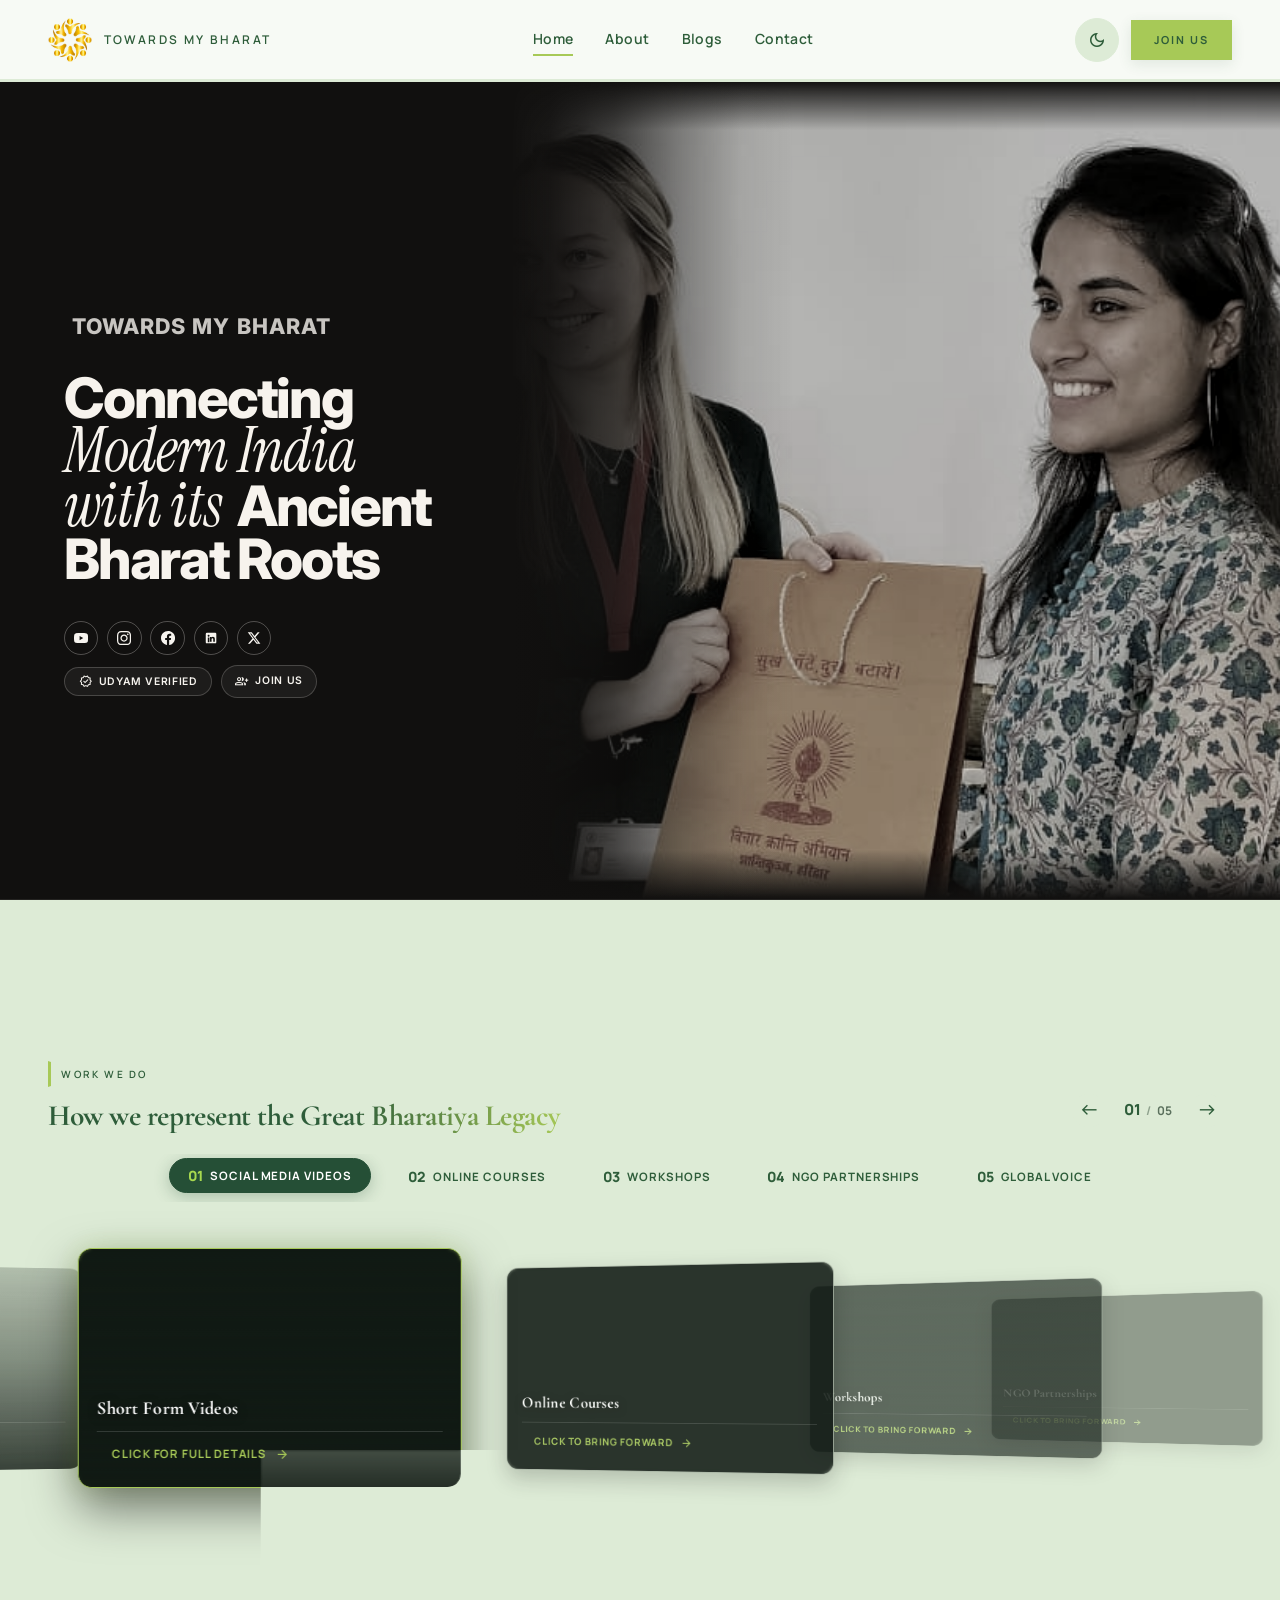
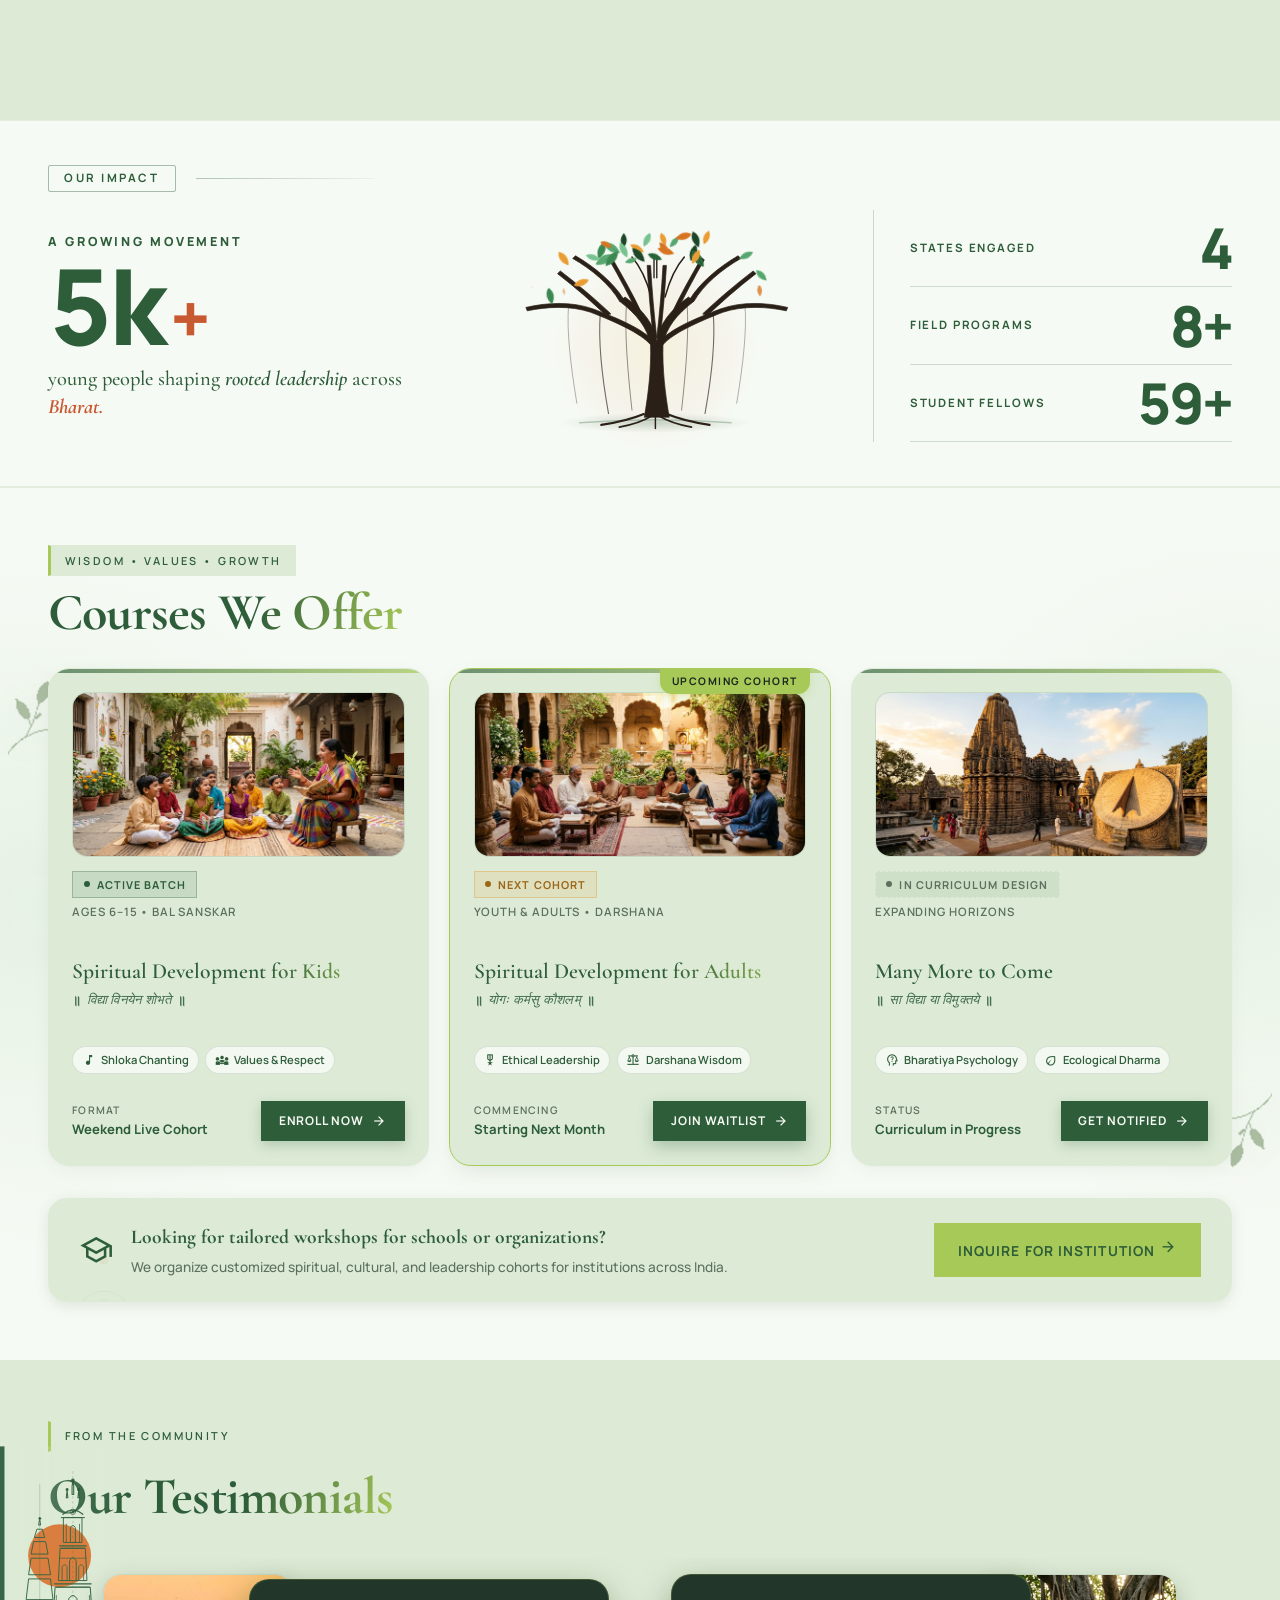
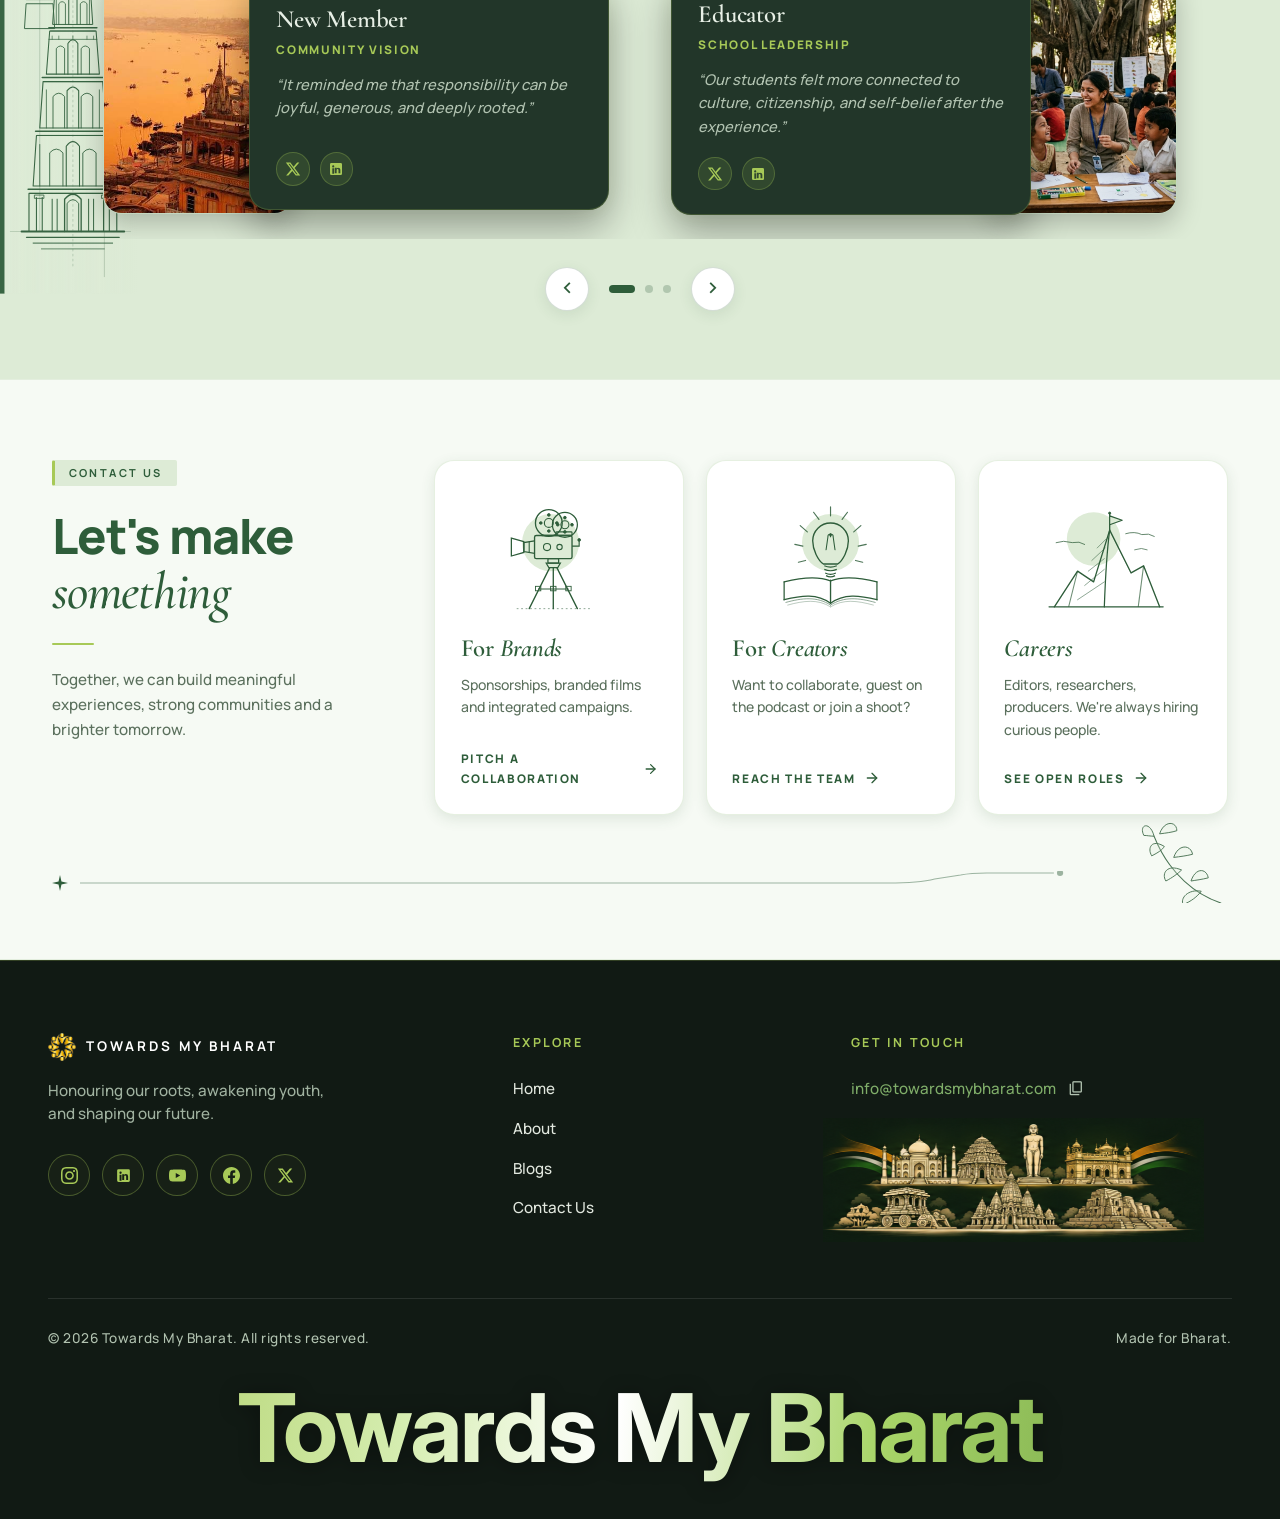
==== index.html @ c4f24cb9 "style(mobile): apply reference editorial styling to home hero with subject framing and smooth fade" ====
<!DOCTYPE html>
<html lang="en">

<head>
  <meta charset="utf-8">
  <meta content="width=device-width, initial-scale=1.0" name="viewport">
  <title>Towards My Bharat</title>
  <meta name="description"
    content="Explore online courses by Towards My Bharat that combine ancient Indian wisdom, spirituality, public speaking, communication skills, personality development, and mindfulness.">
  <link rel="icon" type="image/png" href="photos/TMB Logo.png">

  <!-- Google Fonts & Material Icons -->
  <link rel="preconnect" href="https://fonts.googleapis.com">
  <link rel="preconnect" href="https://fonts.gstatic.com" crossorigin>
  <link
    href="https://fonts.googleapis.com/css2?family=Instrument+Serif:ital@1&family=Inter:wght@400;500;600;700;800;900&family=Cormorant+Garamond:ital,wght@0,400;0,500;0,600;0,700;1,400;1,500;1,600;1,700&family=Manrope:wght@400;500;600;700;800&display=swap"
    rel="stylesheet">
  <link href="https://fonts.googleapis.com/css2?family=Material+Symbols+Outlined:opsz,wght,FILL,GRAD@24,400,0,0"
    rel="stylesheet">

  <script src="theme.js"></script>
  <script src="page-transitions.js" defer></script>

  <!-- Core Stylesheet -->
  <link rel="stylesheet" href="style.css?v=58">
</head>

<body class="home-page">
  <!-- HEADER NAVIGATION -->
  <header class="site-header">
    <div class="container nav-container">

      <!-- Brand Logo & Title -->
      <a class="nav-brand" href="#hero">
        <img alt="Towards My Bharat Logo" src="photos/TMB Logo.png">
        <span class="nav-brand-text">Towards My Bharat</span>
      </a>

      <!-- Desktop Navigation Links -->
      <nav class="nav-links" aria-label="Main Navigation">
        <a href="index.html#hero" class="nav-link active">Home</a>
        <a href="about.html" class="nav-link">About</a>
        <a href="blog.html" class="nav-link">Blogs</a>
        <a href="contact.html" class="nav-link">Contact</a>
      </nav>

      <!-- Header Actions -->
      <div class="nav-actions">
        <button id="themeToggle" class="theme-toggle" type="button" aria-label="Switch to dark mode"
          aria-pressed="false" title="Switch to dark mode">
          <span class="material-symbols-outlined" aria-hidden="true">dark_mode</span>
        </button>

        <a href="https://whatsapp.com/channel/0029Vb9bMMyDTkKBztQtTL2A" target="_blank" rel="noopener noreferrer"
          class="nav-cta-btn">
          Join Us
        </a>

        <!-- Mobile Menu Toggle Button -->
        <button id="mobileToggle" class="mobile-toggle" aria-label="Toggle navigation" aria-expanded="false">
          <span class="material-symbols-outlined">menu</span>
        </button>
      </div>

    </div>

    <!-- Mobile Navigation Drawer -->
    <div id="mobileNav" class="mobile-nav-drawer">
      <ul class="mobile-nav-list">
        <li><a class="mobile-nav-link" href="index.html#hero">Home</a></li>
        <li><a class="mobile-nav-link" href="about.html">About</a></li>
        <li><a class="mobile-nav-link" href="blog.html">Blogs</a></li>
        <li><a class="mobile-nav-link" href="contact.html">Contact</a></li>
        <li>
          <a href="https://whatsapp.com/channel/0029Vb9bMMyDTkKBztQtTL2A" target="_blank" rel="noopener noreferrer"
            class="mobile-cta">
            Join Us
          </a>
        </li>
      </ul>
    </div>
  </header>

  <main>

    <!-- =========================================================================
         SECTION 1: CINEMATIC HERO SLIDESHOW
         ========================================================================= -->
    <section id="hero" class="hero-section">

      <!-- Background Slideshow Images -->
      <div id="heroSlideshow" class="hero-slideshow">
        <div class="hero-slide active" style="background-image: url('photos/home-slider-01.jpg');"
          data-position="center center"></div>
        <div class="hero-slide" style="background-image: url('photos/home-slider-02.jpg');"
          data-position="center center"></div>
        <div class="hero-slide" style="background-image: url('photos/home-slider-03.jpg');" data-position="30% center">
        </div>
        <div class="hero-slide" style="background-image: url('photos/home-slider-04.jpg');"
          data-position="center center"></div>
        <div class="hero-slide" style="background-image: url('photos/home-slider-05.jpg');"
          data-position="center center"></div>
        <div class="hero-slide" style="background-image: url('photos/home-slider-06.jpg');"
          data-position="center center"></div>
        <div class="hero-slide" style="background-image: url('photos/home-slider-09.jpg');" data-position="center 60%">
        </div>
        <div class="hero-slide" style="background-image: url('photos/home-slider-10.jpg');" data-position="60% center">
        </div>
      </div>
      <!-- Vignette Gradient Overlays -->
      <div class="hero-vignette-linear"></div>

      <!-- Hero Main Content -->
      <div class="container hero-content">

        <!-- Hero Subbrand -->
        <div class="hero-subbrand">Towards My Bharat</div>


        <!-- Primary Editorial Headline -->
        <h1 class="hero-title hero-editorial-headline">
          <span class="hero-phrase-modern hero-headline-line hero-line-1">Connecting</span>
          <span class="hero-headline-line hero-line-2"><span class="hero-accent-serif">Modern India</span></span>
          <span class="hero-headline-line hero-line-3"><span class="hero-accent-serif">with its</span> Ancient</span>
          <span class="hero-phrase-roots hero-headline-line hero-line-4">Bharat Roots</span>
        </h1>

        <!-- Short Understated Supporting Description -->


        <!-- Hero Bottom Actions Row (Social Links + Udyam Verified in One Straight Row) -->
        <div class="hero-actions-row">
          <!-- Social Media Links -->
          <div class="hero-social-links" aria-label="Social media links">
            <a aria-label="YouTube" class="social-btn" href="https://www.youtube.com/@Towards_.MyBharat" target="_blank"
              rel="noopener noreferrer">
              <svg viewBox="0 0 24 24" aria-hidden="true">
                <path
                  d="M23.498 6.186a3.016 3.016 0 0 0-2.122-2.136C19.505 3.545 12 3.545 12 3.545s-7.505 0-9.377.505A3.017 3.017 0 0 0 .502 6.186C0 8.07 0 12 0 12s0 3.93.502 5.814a3.016 3.016 0 0 0 2.122 2.136c1.871.505 9.376.505 9.376.505s7.505 0 9.377-.505a3.015 3.015 0 0 0 2.122-2.136C24 15.93 24 12 24 12s0-3.93-.502-5.814zM9.545 15.568V8.432L15.818 12l-6.273 3.568z" />
              </svg>
            </a>
            <a aria-label="Instagram" class="social-btn" href="https://www.instagram.com/towards.mybharat"
              target="_blank" rel="noopener noreferrer">
              <svg viewBox="0 0 24 24" aria-hidden="true">
                <path
                  d="M12 2.163c3.204 0 3.584.012 4.85.07 3.252.148 4.771 1.691 4.919 4.919.058 1.265.069 1.645.069 4.849 0 3.205-.012 3.584-.069 4.849-.149 3.225-1.664 4.771-4.919 4.919-1.266.058-1.644.07-4.85.07-3.204 0-3.584-.012-4.849-.07-3.26-.149-4.771-1.699-4.919-4.92-.058-1.265-.07-1.644-.07-4.849 0-3.204.013-3.583.07-4.849.149-3.227 1.664-4.771 4.919-4.919 1.266-.057 1.645-.069 4.849-.069zm0-2.163c-3.259 0-3.667.014-4.947.072-4.358.2-6.78 2.618-6.98 6.98-.059 1.281-.073 1.689-.073 4.948 0 3.259.014 3.668.072 4.948.2 4.358 2.618 6.78 6.98 6.98 1.281.058 1.689.072 4.948.072 3.259 0 3.668-.014 4.948-.072 4.354-.2 6.782-2.618 6.979-6.98.059-1.28.073-1.689.073-4.948 0-3.259-.014-3.667-.072-4.947-.196-4.354-2.617-6.78-6.979-6.98-1.281-.059-1.69-.073-4.949-.073zm0 5.838c-3.403 0-6.162 2.759-6.162 6.162s2.759 6.163 6.162 6.163 6.162-2.759 6.162-6.163c0-3.403-2.759-6.162-6.162-6.162zm0 10.162c-2.209 0-4-1.79-4-4 0-2.209 1.791-4 4-4s4 1.791 4 4c0 2.21-1.791 4-4 4zm6.406-11.845c-.796 0-1.441.645-1.441 1.44s.645 1.44 1.441 1.44c.795 0 1.439-.645 1.439-1.44s-.644-1.44-1.439-1.44z" />
              </svg>
            </a>
            <a aria-label="Facebook" class="social-btn" href="https://facebook.com" target="_blank"
              rel="noopener noreferrer">
              <svg viewBox="0 0 24 24" aria-hidden="true">
                <path
                  d="M24 12.073c0-6.627-5.373-12-12-12s-12 5.373-12 12c0 5.99 4.388 10.954 10.125 11.854v-8.385H7.078v-3.47h3.047V9.43c0-3.007 1.792-4.669 4.533-4.669 1.312 0 2.686.235 2.686.235v2.953H15.83c-1.491 0-1.956.925-1.956 1.874v2.25h3.328l-.532 3.47h-2.796v8.385C19.612 23.027 24 18.062 24 12.073z" />
              </svg>
            </a>
            <a aria-label="LinkedIn" class="social-btn" href="https://linkedin.com" target="_blank"
              rel="noopener noreferrer">
              <svg viewBox="0 0 24 24" aria-hidden="true">
                <path
                  d="M19 3a2 2 0 0 1 2 2v14a2 2 0 0 1-2 2H5a2 2 0 0 1-2-2V5a2 2 0 0 1 2-2h14m-.5 15.5v-5.3a3.26 3.26 0 0 0-3.26-3.26c-.85 0-1.84.52-2.28 1.3v-1.11h-2.79v8.37h2.79v-4.93c0-.77.62-1.4 1.39-1.4a1.4 1.4 0 0 1 1.4 1.4v4.93h2.75M6.46 10.9v8.37H9.2V10.9H6.46M7.83 6.45a1.63 1.63 0 0 0-1.63 1.63c0 .9.73 1.63 1.63 1.63a1.63 1.63 0 0 0 1.63-1.63c0-.9-.73-1.63-1.63-1.63z" />
              </svg>
            </a>
            <a aria-label="X (Twitter)" class="social-btn" href="https://x.com" target="_blank"
              rel="noopener noreferrer">
              <svg viewBox="0 0 24 24" aria-hidden="true">
                <path
                  d="M18.244 2.25h3.308l-7.227 8.26 8.502 11.24H16.17l-5.214-6.817L4.99 21.75H1.68l7.73-8.835L1.254 2.25H8.08l4.713 6.231zm-1.161 17.52h1.833L7.084 4.126H5.117z" />
              </svg>
            </a>
          </div>

          <!-- Action Credentials -->
          <div class="hero-actions">
            <button class="hero-credential" type="button" aria-label="Open Udyam verified certification"
              aria-haspopup="dialog">
              <span class="material-symbols-outlined">verified</span>
              <span>Udyam Verified</span>
            </button>
            <a class="hero-credential" href="https://whatsapp.com/channel/0029Vb9bMMyDTkKBztQtTL2A" target="_blank"
              rel="noopener noreferrer">
              <span class="material-symbols-outlined" aria-hidden="true">group_add</span>
              <span>Join Us</span>
            </a>
          </div>
        </div>

        <div class="credential-modal" id="udyamCertModal" aria-hidden="true" role="dialog" aria-modal="true"
          aria-labelledby="udyamCertTitle">
          <div class="credential-modal-backdrop" data-close-certificate="true"></div>
          <div class="credential-modal-panel">
            <button class="credential-modal-close" type="button" aria-label="Close Udyam certificate"
              data-close-certificate="true">
              <span class="material-symbols-outlined">close</span>
            </button>
            <p class="credential-modal-label" id="udyamCertTitle">Udyam Registration Certificate • Ministry of MSME</p>
            <img class="credential-modal-image" src="assets/images/udyam_verified_poster.jpg"
              alt="Towards My Bharat officially registered and government recognized as MSME under Udyam Registration"
              width="768" height="1024" loading="lazy">
          </div>
        </div>



      </div>
    </section>


    <!-- =========================================================================
         SECTION 3: WHAT WORK WE DO (Interactive 3D Slider)
         ========================================================================= -->
    <section id="initiatives" class="work-section" aria-label="How we represent the Great Bharatiya Legacy">
      <div class="container">

        <!-- Section Header -->
        <div class="work-header">
          <div class="work-header-copy">
            <span class="section-badge">WORK WE DO</span>
            <h2 class="section-title">How we represent the Great Bharatiya Legacy</h2>
            <!-- <p class="work-subtext">
              Translating civilizational knowledge into dynamic media, immersive learning cohorts, field action, and
              international representation.
            </p> -->
          </div>




          <div class="work-slider-nav-top">
            <button type="button" class="slider-arrow-btn prev-btn" id="workSliderPrev" aria-label="Previous Slide"
              disabled>
              <span class="material-symbols-outlined">west</span>
            </button>
            <div class="slider-counter-badge" aria-live="polite">
              <span class="counter-current" id="workCounterCurrent">01</span>
              <span class="counter-divider">/</span>
              <span class="counter-total">05</span>
            </div>
            <button type="button" class="slider-arrow-btn next-btn" id="workSliderNext" aria-label="Next Slide">
              <span class="material-symbols-outlined">east</span>
            </button>
          </div>
        </div>
        <!-- Interactive Slide Tabs & Pagination Bar -->
        <div class="work-slider-tabs-container">
          <div class="work-slider-tabs" id="workSliderTabs" role="tablist" aria-label="Work Initiatives Tabs">
            <button type="button" class="work-slider-tab is-active" data-index="0" role="tab" aria-selected="true"
              aria-controls="slide-0">
              <span class="tab-num">01</span>
              <span class="tab-label">Social Media Videos</span>
            </button>
            <button type="button" class="work-slider-tab" data-index="1" role="tab" aria-selected="false"
              aria-controls="slide-1">
              <span class="tab-num">02</span>
              <span class="tab-label">Online Courses</span>
            </button>
            <button type="button" class="work-slider-tab" data-index="2" role="tab" aria-selected="false"
              aria-controls="slide-2">
              <span class="tab-num">03</span>
              <span class="tab-label">Workshops</span>
            </button>
            <button type="button" class="work-slider-tab" data-index="3" role="tab" aria-selected="false"
              aria-controls="slide-3">
              <span class="tab-num">04</span>
              <span class="tab-label">NGO Partnerships</span>
            </button>
            <button type="button" class="work-slider-tab" data-index="4" role="tab" aria-selected="false"
              aria-controls="slide-4">
              <span class="tab-num">05</span>
              <span class="tab-label">Global Voice</span>
            </button>
          </div>
        </div>

        <!-- 3D Slider Container -->
        <div class="work-3d-slider-container" id="work3dSlider" role="region" aria-roledescription="carousel"
          aria-label="Our Works 3D Carousel">
          <div class="work-3d-stage">


            <!-- Slide 1: Short Form Videos -->
            <div class="work-3d-card is-active" data-index="0" tabindex="0" role="group" aria-roledescription="slide"
              aria-label="1 of 5: Short Form Videos">
              <div class="card-inner card-glass-image">
                <div class="card-bg-image"
                  style="background-image: url('https://lh3.googleusercontent.com/aida-public/[base64]');">
                </div>
                <div class="card-glass-overlay"></div>

                <div class="card-top-bar">
                </div>

                <div class="card-content-bottom">
                  <h3 class="card-heading">Short Form Videos</h3>
                  <div class="card-footer-cta">
                    <span class="card-explore-hint">
                      <span>Click for Full Details</span>
                      <span class="material-symbols-outlined">arrow_forward</span>
                    </span>
                  </div>
                </div>
              </div>
            </div>



            <!-- Slide 2: Online Courses -->
            <div class="work-3d-card" data-index="1" tabindex="0" role="group" aria-roledescription="slide"
              aria-label="2 of 5: Online Courses">
              <div class="card-inner card-glass-image">
                <div class="card-bg-image"
                  style="background-image: url('https://lh3.googleusercontent.com/aida-public/[base64]');">
                </div>
                <div class="card-glass-overlay"></div>

                <div class="card-top-bar">
                </div>

                <div class="card-content-bottom">
                  <h3 class="card-heading">Online Courses</h3>
                  <div class="card-footer-cta">
                    <span class="card-explore-hint">
                      <span>Click for Full Details</span>
                      <span class="material-symbols-outlined">arrow_forward</span>
                    </span>
                  </div>
                </div>
              </div>
            </div>

            <!-- Slide 3: Workshops -->
            <div class="work-3d-card" data-index="2" tabindex="0" role="group" aria-roledescription="slide"
              aria-label="3 of 5: Workshops">
              <div class="card-inner card-glass-image">
                <div class="card-bg-image"
                  style="background-image: url('https://lh3.googleusercontent.com/aida-public/[base64]');">
                </div>
                <div class="card-glass-overlay"></div>

                <div class="card-top-bar">
                </div>

                <div class="card-content-bottom">
                  <h3 class="card-heading">Workshops</h3>

                  <div class="card-footer-cta">
                    <span class="card-explore-hint">
                      <span>Click for Full Details</span>
                      <span class="material-symbols-outlined">arrow_forward</span>
                    </span>
                  </div>
                </div>
              </div>
            </div>

            <!-- Slide 4: NGO Partnerships -->
            <div class="work-3d-card" data-index="3" tabindex="0" role="group" aria-roledescription="slide"
              aria-label="4 of 5: NGO Partnerships">
              <div class="card-inner card-glass-image">
                <div class="card-bg-image"
                  style="background-image: url('https://lh3.googleusercontent.com/aida-public/[base64]');">
                </div>
                <div class="card-glass-overlay"></div>

                <div class="card-top-bar">
                </div>

                <div class="card-content-bottom">
                  <h3 class="card-heading">NGO Partnerships</h3>

                  <div class="card-footer-cta">
                    <span class="card-explore-hint">
                      <span>Click for Full Details</span>
                      <span class="material-symbols-outlined">arrow_forward</span>
                    </span>
                  </div>
                </div>
              </div>
            </div>

            <!-- Slide 5: Global Voice -->
            <div class="work-3d-card" data-index="4" tabindex="0" role="group" aria-roledescription="slide"
              aria-label="5 of 5: Global Voice">
              <div class="card-inner card-glass-image">
                <div class="card-bg-image"
                  style="background-image: url('https://lh3.googleusercontent.com/aida-public/[base64]');">
                </div>
                <div class="card-glass-overlay"></div>

                <div class="card-top-bar">
                </div>

                <div class="card-content-bottom">
                  <h3 class="card-heading">Global Voice</h3>

                  <div class="card-footer-cta">
                    <span class="card-explore-hint">
                      <span>Click for Full Details</span>
                      <span class="material-symbols-outlined">arrow_forward</span>
                    </span>
                  </div>
                </div>
              </div>
            </div>

          </div>


        </div>

        <!-- Initiative Details Popup Modal -->
        <div class="work-detail-modal-backdrop" id="workDetailModal" aria-hidden="true" role="dialog" aria-modal="true"
          aria-labelledby="workModalTitle">
          <div class="work-detail-modal-container">
            <button type="button" class="work-modal-close-btn" id="workModalClose" aria-label="Close details popup">
              <span class="material-symbols-outlined">close</span>
            </button>
            <div class="work-modal-body" id="workModalContent">
              <!-- Content rendered dynamically on click -->
            </div>
          </div>
        </div>

        <div class="work-reel-modal" id="workReelModal" aria-hidden="true" role="dialog" aria-modal="true"
          aria-labelledby="workReelTitle">
          <div class="work-reel-modal-panel">
            <div class="work-reel-modal-header">
              <h2 id="workReelTitle">Featured Reel</h2>
              <button type="button" class="work-reel-modal-close" id="workReelClose" aria-label="Close featured Reel">
                <span class="material-symbols-outlined">close</span>
              </button>
            </div>
            <div class="work-reel-frame" id="workReelFrame"></div>
          </div>
        </div>

      </div>
    </section>
    <!-- =========================================================================
       FINAL ACHIEVEMENTS STRIP
       ========================================================================= -->
    <!-- =========================================================================
       SECTION: OUR IMPACT — SIMPLE & ROOTED SHOWCASE
       ========================================================================= -->
    <section class="impact-metrics-section" id="impact" aria-label="Our Impact and Living Movement">
      <div class="container impact-metrics-inner">

        <!-- Top Badge with Extending Line -->
        <div class="impact-badge-header">
          <span class="impact-badge">OUR IMPACT</span>
          <span class="impact-badge-line" aria-hidden="true"></span>
        </div>

        <!-- Main 3-Column Layout: Left (20k+) | Center (Rooted Tree) | Right (Stats) -->
        <div class="impact-simple-grid">

          <!-- COLUMN 1: Movement & Big 20k+ Counter -->
          <div class="impact-col-left">
            <p class="impact-kicker">A GROWING MOVEMENT</p>

            <div class="impact-number-wrap" aria-label="20 thousand young participants" id="impactMainCounterWrap">
              <span class="impact-total" data-count-up="20000" data-count-format="compact">0</span>
              <span class="impact-plus" aria-hidden="true">+</span>
            </div>

            <p class="impact-caption">
              young people shaping <span class="caption-serif-italic">rooted leadership</span> across <span
                class="caption-bharat">Bharat.</span>
            </p>
          </div>

          <!-- COLUMN 2: Living Sacred Tree Showcase (Leaves increase in sync with stats) -->
          <div class="impact-col-center">
            <div class="impact-tree-frame" id="impactTreeFrame" role="img"
              aria-label="A growing sacred Indian tree whose leaves sprout and multiply in direct sync with the movement numbers">
              <div class="impact-tree-canvas">
                <!-- Warm morning sun glow backdrop -->
                <div class="impact-tree-sun-aura" id="treeSunAura" aria-hidden="true"></div>

                <!-- Master Tree SVG -->
                <svg class="impact-tree-svg" id="impactTreeSvg" viewBox="0 0 460 288"
                  preserveAspectRatio="xMidYMid meet" aria-hidden="true">
                  <defs>
                    <!-- Leaf Variant A: Classic Bodhi Leaf -->
                    <g id="treeLeafA">
                      <path d="M 0 0 C -4.5 -6, -6.5 -13, 0 -21 C 6.5 -13, 4.5 -6, 0 0 Z" />
                      <line x1="0" y1="-2" x2="0" y2="-17" stroke-width="0.75" stroke-linecap="round"
                        stroke="currentColor" opacity="0.4" />
                    </g>
                    <!-- Leaf Variant B: Oval Banyan Leaf -->
                    <g id="treeLeafB">
                      <path d="M 0 0 C -3.8 -5, -5.5 -11, 0 -17 C 5.5 -11, 3.8 -5, 0 0 Z" />
                      <line x1="0" y1="-1" x2="0" y2="-14" stroke-width="0.65" stroke-linecap="round"
                        stroke="currentColor" opacity="0.4" />
                    </g>
                    <!-- Leaf Variant C: Young Saffron Shoot -->
                    <g id="treeLeafC">
                      <path d="M 0 0 C -2.8 -4, -4.2 -8, 0 -13 C 4.2 -8, 2.8 -4, 0 0 Z" />
                    </g>

                    <!-- Base Soil Radial Gradient -->
                    <radialGradient id="treeSoilGlow" cx="50%" cy="50%" r="50%">
                      <stop offset="0%" stop-color="#2E5D3A" stop-opacity="0.22" />
                      <stop offset="70%" stop-color="#2E5D3A" stop-opacity="0.06" />
                      <stop offset="100%" stop-color="#2E5D3A" stop-opacity="0" />
                    </radialGradient>
                  </defs>

                  <!-- Ground Mound & Anchoring Roots ("Rooted Leadership") -->
                  <ellipse cx="230" cy="278" rx="135" ry="14" fill="url(#treeSoilGlow)" />
                  <path d="M 125 278 Q 230 270 335 278" stroke="#2E5D3A" stroke-width="1.8" stroke-linecap="round"
                    fill="none" opacity="0.30" />

                  <g class="tree-roots" stroke="#2A2018" stroke-linecap="round" fill="none">
                    <path d="M 214 266 Q 190 276 155 281" stroke-width="3" />
                    <path d="M 224 269 Q 208 279 180 284" stroke-width="2.2" />
                    <path d="M 236 269 Q 252 279 280 284" stroke-width="2.2" />
                    <path d="M 246 266 Q 270 276 305 281" stroke-width="3" />
                    <path d="M 230 270 L 230 286" stroke-width="2" />
                  </g>

                  <!-- Tree Trunk and Curved Boughs -->
                  <g class="tree-woodwork" id="treeWoodwork" fill="#2A2018" stroke="#2A2018" stroke-linecap="round">
                    <!-- Main Trunk -->
                    <path
                      d="M 214 270 C 220 235, 224 200, 223 165 C 218 140, 204 122, 178 102 L 186 96 C 214 116, 228 136, 232 160 C 236 136, 250 116, 278 96 L 286 102 C 260 122, 246 140, 241 165 C 240 200, 244 235, 250 270 Z" />

                    <!-- Left Limb System -->
                    <path
                      d="M 223 165 C 208 148, 172 132, 136 118 C 106 108, 72 110, 44 116 L 42 111 C 72 104, 108 102, 139 113 C 176 127, 212 142, 227 160 Z" />
                    <path d="M 160 124 C 139 104, 114 82, 88 62 L 92 58 C 118 78, 144 100, 165 120 Z" />
                    <path d="M 178 102 C 164 78, 138 56, 110 40 L 114 36 C 143 53, 169 75, 184 99 Z" />
                    <path d="M 206 124 C 193 96, 178 68, 163 42 L 167 39 C 182 65, 198 93, 211 121 Z" />

                    <!-- Center Crown Limbs -->
                    <path d="M 227 155 C 223 120, 220 86, 218 50 L 223 50 C 225 86, 228 120, 232 155 Z" />
                    <path d="M 237 155 C 241 120, 244 86, 246 50 L 241 50 C 239 86, 236 120, 232 155 Z" />
                    <path d="M 224 96 C 218 74, 210 54, 196 38" stroke-width="2.2" fill="none" />
                    <path d="M 244 96 C 250 74, 258 54, 272 38" stroke-width="2.2" fill="none" />
                    <path d="M 228 68 L 228 40" stroke-width="2.0" fill="none" />
                    <path d="M 232 68 L 232 40" stroke-width="2.0" fill="none" />

                    <!-- Right Limb System -->
                    <path
                      d="M 241 165 C 256 148, 292 132, 328 118 C 358 108, 392 110, 420 116 L 422 111 C 392 104, 356 102, 325 113 C 288 127, 252 142, 237 160 Z" />
                    <path d="M 304 124 C 325 104, 350 82, 376 62 L 372 58 C 346 78, 320 100, 299 120 Z" />
                    <path d="M 286 102 C 300 78, 326 56, 354 40 L 350 36 C 321 53, 295 75, 280 99 Z" />
                    <path d="M 258 124 C 271 96, 286 68, 301 42 L 297 39 C 282 65, 266 93, 253 121 Z" />

                    <!-- Banyan Aerial Prop Roots -->
                    <path d="M 150 120 C 147 160, 153 215, 162 265" stroke-width="1.6" fill="none" opacity="0.65" />
                    <path d="M 314 120 C 317 160, 311 215, 302 265" stroke-width="1.6" fill="none" opacity="0.65" />
                    <path d="M 188 106 C 185 150, 190 205, 196 260" stroke-width="1.3" fill="none" opacity="0.55" />
                    <path d="M 276 106 C 279 150, 274 205, 268 260" stroke-width="1.3" fill="none" opacity="0.55" />
                    <path d="M 104 108 C 101 145, 107 195, 116 250" stroke-width="1.1" fill="none" opacity="0.45" />
                    <path d="M 360 108 C 363 145, 357 195, 348 250" stroke-width="1.1" fill="none" opacity="0.45" />
                  </g>

                  <!-- Dynamic Foliage Layer (Leaves populated dynamically and synchronized with count-up) -->
                  <g id="treeLeavesLayer"></g>
                </svg>
              </div>
            </div>
          </div>

          <!-- COLUMN 3: Vertical Divider & 3 Clean Stats Rows -->
          <div class="impact-col-right">
            <div class="impact-stats-table" aria-label="Impact key statistics">

              <!-- Row 1: States Engaged -->
              <div class="impact-stat-line">
                <span class="impact-stat-name">STATES ENGAGED</span>
                <span class="impact-stat-number" data-count-up="18">0</span>
              </div>

              <!-- Row 2: Field Programs -->
              <div class="impact-stat-line">
                <span class="impact-stat-name">FIELD PROGRAMS</span>
                <span class="impact-stat-number" data-count-up="35" data-count-suffix="+">0</span>
              </div>

              <!-- Row 3: Student Fellows -->
              <div class="impact-stat-line">
                <span class="impact-stat-name">STUDENT FELLOWS</span>
                <span class="impact-stat-number" data-count-up="250" data-count-suffix="+">0</span>
              </div>

            </div>
          </div>

        </div>

      </div>
    </section>




    <!-- =========================================================================
         SECTION 4: COURSES WE OFFER
         ========================================================================= -->
    <section id="voices" class="courses-section" aria-labelledby="programs-title">

      <img class="courses-flank-motif flank-motif-left courses-motif-img" src="assets/images/courses-vine-ornament.png"
        alt="" aria-hidden="true" width="244" height="330">
      <img class="courses-flank-motif flank-motif-right courses-motif-img" src="assets/images/courses-vine-ornament.png"
        alt="" aria-hidden="true" width="244" height="330">

      <div class="container courses-container">

        <div class="courses-header">
          <div>
            <span class="section-badge">Wisdom • Values • Growth</span>
            <h2 id="programs-title" class="section-title">Courses We Offer</h2>
          </div>
        </div>

        <div class="courses-3d-grid">

          <!-- Course 1: Spiritual Development for Kids -->
          <article class="course-3d-card">
            <div class="course-card-glass">
              <div class="course-card-glow"></div>
              <div class="course-card-image-wrap">
                <img class="course-card-image" src="assets/images/course-kids-learning.jpg"
                  alt="Children taking part in a spiritual and cultural learning workshop" loading="lazy">
              </div>

              <!-- Card Top Header -->
              <div class="course-card-top">
                <div class="course-badge-wrap">
                  <span class="course-status-pill status-active">
                    <span class="status-dot"></span> Active Batch
                  </span>
                  <span class="course-audience-tag">Ages 6–15 • Bal Sanskar</span>
                </div>
              </div>
              <!-- Course Info -->
              <br>
              <div class="course-card-body">
                <h3 class="course-card-title">Spiritual Development for Kids</h3>

                <div class="course-sanskrit-tag"><span class="sanskrit-char">॥</span> विद्या विनयेन शोभते <span
                    class="sanskrit-char">॥</span></div><br>

                <!-- Feature Chips (Refined 2 Focus Areas) -->
                <div class="course-features-list">
                  <span class="feature-chip"><span class="material-symbols-outlined">music_note</span> Shloka
                    Chanting</span>
                  <span class="feature-chip"><span class="material-symbols-outlined">diversity_3</span> Values &amp;
                    Respect</span>
                </div>
              </div>

              <!-- Card Footer / CTA -->
              <div class="course-card-footer">
                <div class="course-meta-info">
                  <span class="meta-label">Format</span>
                  <span class="meta-val">Weekend Live Cohort</span>
                </div>
                <a href="mailto:info@towardsmybharat.com?subject=Enrollment%20Inquiry%20-%20Spiritual%20Development%20for%20Kids"
                  class="course-action-btn btn-primary-3d">
                  <span>Enroll Now</span>
                  <span class="material-symbols-outlined">arrow_forward</span>
                </a>
              </div>

            </div>
          </article>

          <!-- Course 2: Spiritual Development for Adults -->
          <article class="course-3d-card course-featured-3d">
            <div class="course-card-glass">
              <div class="course-card-glow"></div>
              <div class="course-card-image-wrap">
                <img class="course-card-image" src="assets/images/course-adults-dharma.jpg"
                  alt="Adults in meditation and philosophical discussion" loading="lazy">
              </div>
              <div class="course-popular-tag">Upcoming Cohort</div>

              <!-- Card Top Header -->
              <div class="course-card-top">
                <div class="course-badge-wrap">
                  <span class="course-status-pill status-upcoming">
                    <span class="status-dot"></span> Next Cohort
                  </span>
                  <span class="course-audience-tag">Youth &amp; Adults • Darshana</span>
                </div>
              </div>

              <!-- Course Info -->
              <br>
              <div class="course-card-body">
                <h3 class="course-card-title">Spiritual Development for Adults</h3>
                <div class="course-sanskrit-tag"><span class="sanskrit-char">॥</span> योगः कर्मसु कौशलम् <span
                    class="sanskrit-char">॥</span></div><br>

                <!-- Feature Chips (Refined 2 Focus Areas) -->
                <div class="course-features-list">
                  <span class="feature-chip"><span class="material-symbols-outlined">military_tech</span> Ethical
                    Leadership</span>
                  <span class="feature-chip"><span class="material-symbols-outlined">balance</span> Darshana
                    Wisdom</span>
                </div>
              </div>

              <!-- Card Footer / CTA -->
              <div class="course-card-footer">
                <div class="course-meta-info">
                  <span class="meta-label">Commencing</span>
                  <span class="meta-val">Starting Next Month</span>
                </div>
                <a href="mailto:info@towardsmybharat.com?subject=Registration%20Inquiry%20-%20Spiritual%20Development%20for%20Adults"
                  class="course-action-btn btn-featured-3d">
                  <span>Join Waitlist</span>
                  <span class="material-symbols-outlined">arrow_forward</span>
                </a>
              </div>

            </div>
          </article>

          <!-- Course 3: Many More to Come -->
          <article class="course-3d-card">
            <div class="course-card-glass">
              <div class="course-card-glow"></div>
              <div class="course-card-image-wrap">
                <img class="course-card-image" src="assets/images/course-vedic-sciences.jpg"
                  alt="Sacred architecture and astronomical heritage" loading="lazy">
              </div>

              <!-- Card Top Header -->
              <div class="course-card-top">
                <div class="course-badge-wrap">
                  <span class="course-status-pill status-pipeline">
                    <span class="status-dot"></span> In Curriculum Design
                  </span>
                  <span class="course-audience-tag">Expanding Horizons</span>
                </div>
              </div>

              <!-- Course Info -->
              <br>
              <div class="course-card-body">
                <h3 class="course-card-title">Many More to Come</h3>
                <div class="course-sanskrit-tag"><span class="sanskrit-char">॥</span> सा विद्या या विमुक्तये <span
                    class="sanskrit-char">॥</span></div><br>

                <!-- Feature Chips (Refined 2 Focus Areas) -->
                <div class="course-features-list">
                  <span class="feature-chip"><span class="material-symbols-outlined">psychology_alt</span> Bharatiya
                    Psychology</span>
                  <span class="feature-chip"><span class="material-symbols-outlined">eco</span> Ecological Dharma</span>
                </div>
              </div>

              <!-- Card Footer / CTA -->
              <div class="course-card-footer">
                <div class="course-meta-info">
                  <span class="meta-label">Status</span>
                  <span class="meta-val">Curriculum in Progress</span>
                </div>
                <a href="mailto:info@towardsmybharat.com?subject=Course%20Suggestion%20or%20Waitlist"
                  class="course-action-btn btn-primary-3d">
                  <span>Get Notified</span>
                  <span class="material-symbols-outlined">arrow_forward</span>
                </a>
              </div>

            </div>
          </article>

        </div>

        <!-- Institutional Workshop Collaboration Banner -->
        <div class="courses-contact-banner" id="coursesInquireBanner" role="link" tabindex="0"
          data-href="https://mail.google.com/mail/?view=cm&amp;fs=1&amp;to=info%40towardsmybharat.com&amp;su=Institutional%20Workshops%20%26%20Cohort%20Collaboration%20Inquiry%20%7C%20Towards%20My%20Bharat&amp;body=Namaste%20Towards%20My%20Bharat%20Team%2C%0A%0AI%20am%20writing%20to%20inquire%20about%20organizing%20a%20tailored%20institutional%20workshop%20%2F%20cohort%20collaboration%20with%20Towards%20My%20Bharat.%0A%0A%E2%80%A2%20Institution%20%2F%20Organization%20Name%3A%20%0A%E2%80%A2%20Institution%20Type%20%28School%20%2F%20College%20%2F%20University%20%2F%20Corporate%20%2F%20Community%29%3A%20%0A%E2%80%A2%20Contact%20Person%20%26%20Designation%3A%20%0A%E2%80%A2%20Official%20Email%20%26%20Phone%20%2F%20WhatsApp%3A%20%0A%E2%80%A2%20City%20%2F%20State%20%2F%20Location%3A%20%0A%E2%80%A2%20Target%20Audience%20%26%20Expected%20Batch%20Size%3A%20%0A%E2%80%A2%20Preferred%20Theme%28s%29%20%28Spiritual%20Values%20%2F%20Cultural%20Heritage%20%2F%20Youth%20Leadership%20%2F%20Other%29%3A%20%0A%E2%80%A2%20Proposed%20Timeline%20or%20Dates%3A%20%0A%E2%80%A2%20Additional%20Requirements%20or%20Objectives%3A%20%0A%0ALooking%20forward%20to%20your%20response%20and%20exploring%20a%20collaborative%20session.%0A%0AWarm%20regards%2C%0A%5BYour%20Name%5D%0A%5BDesignation%20%2F%20Organization%5D"
          style="cursor: pointer;">
          <div class="courses-banner-watermark" aria-hidden="true">
            <svg viewBox="0 0 160 120" fill="none" xmlns="http://www.w3.org/2000/svg">
              <circle cx="80" cy="110" r="50" stroke="currentColor" stroke-width="1" stroke-dasharray="2 3"
                opacity="0.3" />
              <path d="M40,110 Q80,50 120,110" stroke="currentColor" stroke-width="1.2" opacity="0.4" />
              <path d="M55,110 Q80,70 105,110" stroke="currentColor" stroke-width="1" opacity="0.35" />
              <circle cx="80" cy="45" r="5" fill="var(--temple-sun)" opacity="0.6" />
            </svg>
          </div>
          <div class="courses-contact-content">
            <span class="material-symbols-outlined banner-icon">school</span>
            <div>
              <h4>Looking for tailored workshops for schools or organizations?</h4>
              <p>We organize customized spiritual, cultural, and leadership cohorts for institutions across India.</p>
            </div>
          </div>
          <a href="https://mail.google.com/mail/?view=cm&amp;fs=1&amp;to=info%40towardsmybharat.com&amp;su=Institutional%20Workshops%20%26%20Cohort%20Collaboration%20Inquiry%20%7C%20Towards%20My%20Bharat&amp;body=Namaste%20Towards%20My%20Bharat%20Team%2C%0A%0AI%20am%20writing%20to%20inquire%20about%20organizing%20a%20tailored%20institutional%20workshop%20%2F%20cohort%20collaboration%20with%20Towards%20My%20Bharat.%0A%0A%E2%80%A2%20Institution%20%2F%20Organization%20Name%3A%20%0A%E2%80%A2%20Institution%20Type%20%28School%20%2F%20College%20%2F%20University%20%2F%20Corporate%20%2F%20Community%29%3A%20%0A%E2%80%A2%20Contact%20Person%20%26%20Designation%3A%20%0A%E2%80%A2%20Official%20Email%20%26%20Phone%20%2F%20WhatsApp%3A%20%0A%E2%80%A2%20City%20%2F%20State%20%2F%20Location%3A%20%0A%E2%80%A2%20Target%20Audience%20%26%20Expected%20Batch%20Size%3A%20%0A%E2%80%A2%20Preferred%20Theme%28s%29%20%28Spiritual%20Values%20%2F%20Cultural%20Heritage%20%2F%20Youth%20Leadership%20%2F%20Other%29%3A%20%0A%E2%80%A2%20Proposed%20Timeline%20or%20Dates%3A%20%0A%E2%80%A2%20Additional%20Requirements%20or%20Objectives%3A%20%0A%0ALooking%20forward%20to%20your%20response%20and%20exploring%20a%20collaborative%20session.%0A%0AWarm%20regards%2C%0A%5BYour%20Name%5D%0A%5BDesignation%20%2F%20Organization%5D"
            target="_blank" rel="noopener noreferrer" class="btn btn-primary courses-banner-btn">
            <span class="courses-banner-main">
              <span>Inquire for Institution</span>
              <span class="material-symbols-outlined">arrow_forward</span>
            </span>
          </a>
        </div>

      </div>
    </section>

  </main>


  <section id="testimonials" class="testimonials-section" aria-labelledby="testimonials-title">
    <!-- Left Corner Architectural Art Element (Temple Gopuram with Celestial Sun) -->
    <aside class="testimonials-corner-artwork" aria-hidden="true">
      <svg class="temple-gopuram-svg" viewBox="0 0 170 540" fill="none" xmlns="http://www.w3.org/2000/svg">
        <defs>
          <!-- Subtle atmospheric panel wash gradient -->
          <linearGradient id="templeCornerWash" x1="0%" y1="0%" x2="100%" y2="0%">
            <stop offset="0%" stop-color="var(--temple-wash-start)" stop-opacity="0.6" />
            <stop offset="65%" stop-color="var(--temple-wash-start)" stop-opacity="0.15" />
            <stop offset="100%" stop-color="var(--temple-wash-start)" stop-opacity="0" />
          </linearGradient>
        </defs>

        <!-- 1. Left Edge Architectural Margin Bar (matching reference sketch) -->
        <rect x="0" y="0" width="5.5" height="540" class="temple-art-bar" />

        <!-- 2. Soft Background Wash Panel -->
        <rect x="5.5" y="0" width="164.5" height="540" fill="url(#templeCornerWash)" />

        <!-- 3. Celestial Terracotta / Amber Sun Disk (Behind the upper spire, fully visible) -->
        <circle cx="72" cy="132" r="38" class="temple-art-sun" />

        <!-- 4. Architectural Drafting Guide Lines -->
        <!-- Line through left secondary peak down to base -->
        <line x1="48" y1="45" x2="48" y2="465" stroke="var(--temple-stroke-subtle)" stroke-width="0.85" />
        <!-- Center datum line through pinnacle -->
        <line x1="88" y1="30" x2="88" y2="510" stroke="var(--temple-stroke-subtle)" stroke-width="0.8"
          stroke-dasharray="3 3" />
        <!-- Secondary right drafting line -->
        <line x1="126" y1="340" x2="126" y2="520" stroke="var(--temple-stroke-subtle)" stroke-width="0.85" />
        <!-- Ground baseline continuation -->
        <line x1="12" y1="465" x2="158" y2="465" stroke="var(--temple-stroke-subtle)" stroke-width="0.75" />

        <!-- 5. Left Secondary Spire (Behind main gopuram, matching reference) -->
        <g class="temple-art-stroke" stroke-width="1.15">
          <!-- Kalasha -->
          <path d="M47,95 L49,95 L48,88 Z" />
          <circle cx="48" cy="87" r="1.2" fill="var(--temple-stroke)" />
          <!-- Tiered secondary spire profiles -->
          <path d="M42,110 L54,110 L51,100 L45,100 Z" />
          <path d="M38,130 L58,130 L55,115 L41,115 Z" />
          <path d="M35,155 L61,155 L58,135 L38,135 Z" />
          <path d="M32,185 L64,185 L61,160 L35,160 Z" />
          <path d="M30,220 L66,220 L64,190 L32,190 Z" />
        </g>

        <!-- 6. Main Dravidian Temple Gopuram (Tapered Stepped Architectural Line Art) -->
        <g class="temple-art-stroke" stroke-width="1.25">
          <!-- CROWNING KALASHAS (Finials on Ridge) -->
          <!-- Center Main Kalasha -->
          <path d="M87,58 L89,58 L89,48 L88,42 L87,48 Z" />
          <circle cx="88" cy="41" r="1.5" fill="var(--temple-stroke)" />
          <!-- Left Finial -->
          <path d="M80,62 L82,62 L81,53 Z" />
          <circle cx="81" cy="52" r="1.2" fill="var(--temple-stroke)" />
          <!-- Right Finial -->
          <path d="M94,62 L96,62 L95,53 Z" />
          <circle cx="95" cy="52" r="1.2" fill="var(--temple-stroke)" />

          <!-- SHALA BARREL ROOF CREST (Vault Ridge) -->
          <path d="M76,82 Q88,72 100,82" stroke-width="1.5" />
          <path d="M74,86 L102,86" stroke-width="1.2" />
          <!-- Crest Chaitya Medallion -->
          <circle cx="88" cy="79" r="3.2" stroke-width="1" />
          <circle cx="88" cy="79" r="1" fill="var(--temple-stroke)" />

          <!-- STOREY 7 (Upper Tala, Y: 86 - 116) -->
          <rect x="77" y="86" width="22" height="30" stroke-width="1.1" />
          <!-- Central Arch Niche -->
          <path d="M85,116 L85,98 Q88,93 91,98 L91,116" stroke-width="1.1" />
          <line x1="80" y1="94" x2="80" y2="116" stroke-width="0.9" />
          <line x1="96" y1="94" x2="96" y2="116" stroke-width="0.9" />

          <!-- CORNICE EAVES 7 -->
          <path d="M72,120 L104,120" stroke-width="1.5" />
          <path d="M74,123 L102,123" stroke-width="1.1" />

          <!-- STOREY 6 (Tala 6, Y: 123 - 162) -->
          <polygon points="73,123 103,123 105,162 71,162" stroke-width="1.15" />
          <!-- Center Arch Niche -->
          <path d="M84,162 L84,138 Q88,131 92,138 L92,162" stroke-width="1.15" />
          <!-- Left & Right Miniature Niches -->
          <path d="M75,162 L75,145 Q78,141 81,145 L81,162" stroke-width="0.95" />
          <path d="M95,162 L95,145 Q98,141 101,145 L101,162" stroke-width="0.95" />
          <!-- Architectural Division Line -->
          <line x1="72" y1="135" x2="104" y2="135" stroke-width="0.8" />

          <!-- CORNICE EAVES 6 (Projecting Kapota) -->
          <path d="M66,166 L110,166" stroke-width="1.6" />
          <path d="M68,170 L108,170" stroke-width="1.1" />

          <!-- STOREY 5 (Tala 5, Y: 170 - 215) -->
          <polygon points="67,170 109,170 112,215 64,215" stroke-width="1.2" />
          <!-- Triple Arch Niches -->
          <path d="M83,215 L83,184 Q88,176 93,184 L93,215" stroke-width="1.2" />
          <path d="M71,215 L71,190 Q75,185 79,190 L79,215" stroke-width="1" />
          <path d="M97,215 L97,190 Q101,185 105,190 L105,215" stroke-width="1" />
          <!-- Pilasters -->
          <line x1="68" y1="180" x2="68" y2="215" stroke-width="0.9" />
          <line x1="108" y1="180" x2="108" y2="215" stroke-width="0.9" />

          <!-- CORNICE EAVES 5 -->
          <path d="M59,219 L117,219" stroke-width="1.7" />
          <path d="M61,223 L115,223" stroke-width="1.1" />

          <!-- STOREY 4 (Tala 4, Y: 223 - 275) -->
          <polygon points="60,223 116,223 120,275 56,275" stroke-width="1.25" />
          <!-- Grand Center Bay -->
          <path d="M82,275 L82,238 Q88,229 94,238 L94,275" stroke-width="1.25" />
          <!-- Flanking Niche Bays -->
          <path d="M68,275 L68,244 Q73,238 78,244 L78,275" stroke-width="1.05" />
          <path d="M98,275 L98,244 Q103,238 108,244 L108,275" stroke-width="1.05" />
          <!-- Frieze Band with dentils -->
          <line x1="59" y1="233" x2="117" y2="233" stroke-width="0.9" />
          <line x1="63" y1="229" x2="63" y2="233" stroke-width="0.8" />
          <line x1="71" y1="229" x2="71" y2="233" stroke-width="0.8" />
          <line x1="88" y1="229" x2="88" y2="233" stroke-width="0.8" />
          <line x1="105" y1="229" x2="105" y2="233" stroke-width="0.8" />
          <line x1="113" y1="229" x2="113" y2="233" stroke-width="0.8" />

          <!-- CORNICE EAVES 4 -->
          <path d="M51,279 L125,279" stroke-width="1.8" />
          <path d="M53,284 L123,284" stroke-width="1.15" />

          <!-- STOREY 3 (Tala 3, Y: 284 - 340) -->
          <polygon points="52,284 124,284 128,340 48,340" stroke-width="1.3" />
          <!-- Center Bay -->
          <path d="M81,340 L81,295 Q88,286 95,295 L95,340" stroke-width="1.3" />
          <!-- Left & Right Bays -->
          <path d="M64,340 L64,302 Q71,294 78,302 L78,340" stroke-width="1.1" />
          <path d="M98,340 L98,302 Q105,294 112,302 L112,340" stroke-width="1.1" />
          <!-- Outer pilasters -->
          <line x1="56" y1="294" x2="56" y2="340" stroke-width="0.95" />
          <line x1="120" y1="294" x2="120" y2="340" stroke-width="0.95" />

          <!-- CORNICE EAVES 3 -->
          <path d="M43,344 L133,344" stroke-width="1.9" />
          <path d="M45,349 L131,349" stroke-width="1.2" />

          <!-- STOREY 2 (Tala 2, Y: 349 - 410) -->
          <polygon points="44,349 132,349 136,410 40,410" stroke-width="1.3" />
          <!-- Center Grand Niche -->
          <path d="M80,410 L80,362 Q88,351 96,362 L96,410" stroke-width="1.3" />
          <path d="M60,410 L60,370 Q68,361 76,370 L76,410" stroke-width="1.1" />
          <path d="M100,410 L100,370 Q108,361 116,370 L116,410" stroke-width="1.1" />
          <!-- Carved pilaster pairs -->
          <line x1="48" y1="360" x2="48" y2="410" stroke-width="1" />
          <line x1="128" y1="360" x2="128" y2="410" stroke-width="1" />

          <!-- CORNICE EAVES 2 -->
          <path d="M34,414 L142,414" stroke-width="2" />
          <path d="M36,419 L140,419" stroke-width="1.2" />

          <!-- STOREY 1 / GROUND MANDAPA & TEMPLE PORTAL (Y: 419 - 465) -->
          <rect x="35" y="419" width="106" height="46" stroke-width="1.35" />

          <!-- SACRED GOPURA ENTRANCE (Main Gateway Portal) -->
          <path d="M78,465 L78,426 Q88,414 98,426 L98,465" stroke-width="1.6" />
          <!-- Inner Frame Doorway -->
          <path d="M81,465 L81,431 Q88,422 95,431 L95,465" stroke-width="1.1" />

          <!-- Flanking Monumental Pillars (Dvarapala Stambhas) -->
          <!-- Left Pillars -->
          <line x1="44" y1="424" x2="44" y2="465" stroke-width="1.3" />
          <line x1="51" y1="424" x2="51" y2="465" stroke-width="1.3" />
          <rect x="42" y="421" width="11" height="4" stroke-width="1" />
          <line x1="63" y1="426" x2="63" y2="465" stroke-width="1.2" />
          <line x1="69" y1="426" x2="69" y2="465" stroke-width="1.2" />
          <!-- Right Pillars -->
          <line x1="107" y1="426" x2="107" y2="465" stroke-width="1.2" />
          <line x1="113" y1="426" x2="113" y2="465" stroke-width="1.2" />
          <line x1="125" y1="424" x2="125" y2="465" stroke-width="1.3" />
          <line x1="132" y1="424" x2="132" y2="465" stroke-width="1.3" />
          <rect x="123" y="421" width="11" height="4" stroke-width="1" />

          <!-- STEPPED ADHISHTHANA PLINTH (Base Platform) -->
          <line x1="26" y1="465" x2="150" y2="465" stroke-width="2.2" />
          <line x1="32" y1="472" x2="144" y2="472" stroke-width="1.5" />
          <line x1="40" y1="479" x2="136" y2="479" stroke-width="1.2" />
          <line x1="50" y1="486" x2="126" y2="486" stroke-width="0.9" />
        </g>
      </svg>
    </aside>

    <div class="container">
      <div class="testimonials-header">
        <div>
          <span class="section-badge">From the community</span>
          <h2 id="testimonials-title" class="section-title">Our Testimonials</h2>
        </div>
        <!-- <p class="testimonials-intro">A few reflections from the young people and partners building with us across
          Bharat.</p> -->
      </div>

      <div class="testimonial-carousel-wrap">
        <div class="testimonial-track" id="testimonialTrack" aria-label="Community testimonials carousel" tabindex="0">

          <!-- Slide 1: 2 testimonials in one line -->
          <div class="testimonial-slide is-active" role="group" aria-roledescription="slide" aria-label="Slide 1 of 3">
            <div class="testimonial-pairs">
              <article class="testimonial-pair-row testimonial-pair-normal">
                <div class="testimonial-image-col">
                  <img src="assets/images/varanasi-ghats.jpg" alt="Varanasi ghats along the sacred river"
                    loading="lazy">
                </div>
                <div class="testimonial-card-col">
                  <h3>New Member</h3>
                  <p class="testimonial-featured-role">Community Vision</p>
                  <blockquote>“It reminded me that responsibility can be joyful, generous, and deeply rooted.”
                  </blockquote>
                  <div class="testimonial-socials" aria-label="Social links for this testimonial">
                    <a aria-label="X profile" class="testimonial-social-btn" href="https://x.com" target="_blank"
                      rel="noopener noreferrer">
                      <svg viewBox="0 0 24 24" aria-hidden="true">
                        <path
                          d="M18.244 2.25h3.308l-7.227 8.26 8.502 11.24H16.17l-5.214-6.817L4.99 21.75H1.68l7.73-8.835L1.254 2.25H8.08l4.713 6.231zm-1.161 17.52h1.833L7.084 4.126H5.117z" />
                      </svg>
                    </a>
                    <a aria-label="LinkedIn profile" class="testimonial-social-btn" href="https://linkedin.com"
                      target="_blank" rel="noopener noreferrer">
                      <svg viewBox="0 0 24 24" aria-hidden="true">
                        <path
                          d="M19 3a2 2 0 0 1 2 2v14a2 2 0 0 1-2 2H5a2 2 0 0 1-2-2V5a2 2 0 0 1 2-2h14m-.5 15.5v-5.3a3.26 3.26 0 0 0-3.26-3.26c-.85 0-1.84.52-2.28 1.3v-1.11h-2.79v8.37h2.79v-4.93c0-.77.62-1.4 1.39-1.4a1.4 1.4 0 0 1 1.4 1.4v4.93h2.75M6.46 10.9v8.37H9.2V10.9H6.46M7.83 6.45a1.63 1.63 0 0 0-1.63 1.63c0 .9.73 1.63 1.63 1.63a1.63 1.63 0 0 0 1.63-1.63c0-.9-.73-1.63-1.63-1.63z" />
                      </svg>
                    </a>
                  </div>
                </div>
              </article>

              <!-- Testimonial 2: Card left, photo overlapping right -->
              <article class="testimonial-pair-row testimonial-pair-reverse">
                <div class="testimonial-card-col">
                  <h3>Educator</h3>
                  <p class="testimonial-featured-role">School Leadership</p>
                  <blockquote>“Our students felt more connected to culture, citizenship, and self-belief after the
                    experience.”</blockquote>
                  <div class="testimonial-socials" aria-label="Social links for this testimonial">
                    <a aria-label="X profile" class="testimonial-social-btn" href="https://x.com" target="_blank"
                      rel="noopener noreferrer">
                      <svg viewBox="0 0 24 24" aria-hidden="true">
                        <path
                          d="M18.244 2.25h3.308l-7.227 8.26 8.502 11.24H16.17l-5.214-6.817L4.99 21.75H1.68l7.73-8.835L1.254 2.25H8.08l4.713 6.231zm-1.161 17.52h1.833L7.084 4.126H5.117z" />
                      </svg>
                    </a>
                    <a aria-label="LinkedIn profile" class="testimonial-social-btn" href="https://linkedin.com"
                      target="_blank" rel="noopener noreferrer">
                      <svg viewBox="0 0 24 24" aria-hidden="true">
                        <path
                          d="M19 3a2 2 0 0 1 2 2v14a2 2 0 0 1-2 2H5a2 2 0 0 1-2-2V5a2 2 0 0 1 2-2h14m-.5 15.5v-5.3a3.26 3.26 0 0 0-3.26-3.26c-.85 0-1.84.52-2.28 1.3v-1.11h-2.79v8.37h2.79v-4.93c0-.77.62-1.4 1.39-1.4a1.4 1.4 0 0 1 1.4 1.4v4.93h2.75M6.46 10.9v8.37H9.2V10.9H6.46M7.83 6.45a1.63 1.63 0 0 0-1.63 1.63c0 .9.73 1.63 1.63 1.63a1.63 1.63 0 0 0 1.63-1.63c0-.9-.73-1.63-1.63-1.63z" />
                      </svg>
                    </a>
                  </div>
                </div>
                <div class="testimonial-image-col">
                  <img src="assets/images/community-workshop.jpg" alt="Educator and youth workshop in community"
                    loading="lazy">
                </div>
              </article>
            </div>
          </div>

          <!-- Slide 2: 2 testimonials in one line -->
          <div class="testimonial-slide" role="group" aria-roledescription="slide" aria-label="Slide 2 of 3">
            <div class="testimonial-pairs">
              <article class="testimonial-pair-row testimonial-pair-normal">
                <div class="testimonial-image-col">
                  <img src="assets/images/youth-nation-building.jpg"
                    alt="Youth participating in nation building initiatives" loading="lazy">
                </div>
                <div class="testimonial-card-col">
                  <h3>Student Mentor</h3>
                  <p class="testimonial-featured-role">Campus Circle</p>
                  <blockquote>“The learning is practical, thoughtful, and deeply connected to how we live and lead.”
                  </blockquote>
                  <div class="testimonial-socials" aria-label="Social links for this testimonial">
                    <a aria-label="X profile" class="testimonial-social-btn" href="https://x.com" target="_blank"
                      rel="noopener noreferrer">
                      <svg viewBox="0 0 24 24" aria-hidden="true">
                        <path
                          d="M18.244 2.25h3.308l-7.227 8.26 8.502 11.24H16.17l-5.214-6.817L4.99 21.75H1.68l7.73-8.835L1.254 2.25H8.08l4.713 6.231zm-1.161 17.52h1.833L7.084 4.126H5.117z" />
                      </svg>
                    </a>
                    <a aria-label="LinkedIn profile" class="testimonial-social-btn" href="https://linkedin.com"
                      target="_blank" rel="noopener noreferrer">
                      <svg viewBox="0 0 24 24" aria-hidden="true">
                        <path
                          d="M19 3a2 2 0 0 1 2 2v14a2 2 0 0 1-2 2H5a2 2 0 0 1-2-2V5a2 2 0 0 1 2-2h14m-.5 15.5v-5.3a3.26 3.26 0 0 0-3.26-3.26c-.85 0-1.84.52-2.28 1.3v-1.11h-2.79v8.37h2.79v-4.93c0-.77.62-1.4 1.39-1.4a1.4 1.4 0 0 1 1.4 1.4v4.93h2.75M6.46 10.9v8.37H9.2V10.9H6.46M7.83 6.45a1.63 1.63 0 0 0-1.63 1.63c0 .9.73 1.63 1.63 1.63a1.63 1.63 0 0 0 1.63-1.63c0-.9-.73-1.63-1.63-1.63z" />
                      </svg>
                    </a>
                  </div>
                </div>
              </article>

              <!-- Testimonial 4: Card left, photo overlapping right -->
              <article class="testimonial-pair-row testimonial-pair-reverse">
                <div class="testimonial-card-col">
                  <h3>Local Organiser</h3>
                  <p class="testimonial-featured-role">Volunteer Action</p>
                  <blockquote>“It makes culture visible in everyday leadership and community life across villages.”
                  </blockquote>
                  <div class="testimonial-socials" aria-label="Social links for this testimonial">
                    <a aria-label="X profile" class="testimonial-social-btn" href="https://x.com" target="_blank"
                      rel="noopener noreferrer">
                      <svg viewBox="0 0 24 24" aria-hidden="true">
                        <path
                          d="M18.244 2.25h3.308l-7.227 8.26 8.502 11.24H16.17l-5.214-6.817L4.99 21.75H1.68l7.73-8.835L1.254 2.25H8.08l4.713 6.231zm-1.161 17.52h1.833L7.084 4.126H5.117z" />
                      </svg>
                    </a>
                    <a aria-label="LinkedIn profile" class="testimonial-social-btn" href="https://linkedin.com"
                      target="_blank" rel="noopener noreferrer">
                      <svg viewBox="0 0 24 24" aria-hidden="true">
                        <path
                          d="M19 3a2 2 0 0 1 2 2v14a2 2 0 0 1-2 2H5a2 2 0 0 1-2-2V5a2 2 0 0 1 2-2h14m-.5 15.5v-5.3a3.26 3.26 0 0 0-3.26-3.26c-.85 0-1.84.52-2.28 1.3v-1.11h-2.79v8.37h2.79v-4.93c0-.77.62-1.4 1.39-1.4a1.4 1.4 0 0 1 1.4 1.4v4.93h2.75M6.46 10.9v8.37H9.2V10.9H6.46M7.83 6.45a1.63 1.63 0 0 0-1.63 1.63c0 .9.73 1.63 1.63 1.63a1.63 1.63 0 0 0 1.63-1.63c0-.9-.73-1.63-1.63-1.63z" />
                      </svg>
                    </a>
                  </div>
                </div>
                <div class="testimonial-image-col">
                  <img src="assets/images/research-archive.jpg" alt="Research archive and manuscripts" loading="lazy">
                </div>
              </article>
            </div>
          </div>

          <!-- Slide 3: 2 testimonials in one line -->
          <div class="testimonial-slide" role="group" aria-roledescription="slide" aria-label="Slide 3 of 3">
            <div class="testimonial-pairs">
              <article class="testimonial-pair-row testimonial-pair-normal">
                <div class="testimonial-image-col">
                  <img src="assets/images/hero-courtyard.jpg" alt="Heritage courtyard and dialogue gathering"
                    loading="lazy">
                </div>
                <div class="testimonial-card-col">
                  <h3>Young Speaker</h3>
                  <p class="testimonial-featured-role">Public Dialogue</p>
                  <blockquote>“I learned how to speak with clarity, care, and conviction about the future we want.”
                  </blockquote>
                  <div class="testimonial-socials" aria-label="Social links for this testimonial">
                    <a aria-label="X profile" class="testimonial-social-btn" href="https://x.com" target="_blank"
                      rel="noopener noreferrer">
                      <svg viewBox="0 0 24 24" aria-hidden="true">
                        <path
                          d="M18.244 2.25h3.308l-7.227 8.26 8.502 11.24H16.17l-5.214-6.817L4.99 21.75H1.68l7.73-8.835L1.254 2.25H8.08l4.713 6.231zm-1.161 17.52h1.833L7.084 4.126H5.117z" />
                      </svg>
                    </a>
                    <a aria-label="LinkedIn profile" class="testimonial-social-btn" href="https://linkedin.com"
                      target="_blank" rel="noopener noreferrer">
                      <svg viewBox="0 0 24 24" aria-hidden="true">
                        <path
                          d="M19 3a2 2 0 0 1 2 2v14a2 2 0 0 1-2 2H5a2 2 0 0 1-2-2V5a2 2 0 0 1 2-2h14m-.5 15.5v-5.3a3.26 3.26 0 0 0-3.26-3.26c-.85 0-1.84.52-2.28 1.3v-1.11h-2.79v8.37h2.79v-4.93c0-.77.62-1.4 1.39-1.4a1.4 1.4 0 0 1 1.4 1.4v4.93h2.75M6.46 10.9v8.37H9.2V10.9H6.46M7.83 6.45a1.63 1.63 0 0 0-1.63 1.63c0 .9.73 1.63 1.63 1.63a1.63 1.63 0 0 0 1.63-1.63c0-.9-.73-1.63-1.63-1.63z" />
                      </svg>
                    </a>
                  </div>
                </div>
              </article>

              <!-- Testimonial 6: Card left, photo overlapping right -->
              <article class="testimonial-pair-row testimonial-pair-reverse">
                <div class="testimonial-card-col">
                  <h3>Fellowship Scholar</h3>
                  <p class="testimonial-featured-role">Civilizational Studies</p>
                  <blockquote>“The space invites deep thinking without losing touch with our real grassroots
                    communities.”</blockquote>
                  <div class="testimonial-socials" aria-label="Social links for this testimonial">
                    <a aria-label="X profile" class="testimonial-social-btn" href="https://x.com" target="_blank"
                      rel="noopener noreferrer">
                      <svg viewBox="0 0 24 24" aria-hidden="true">
                        <path
                          d="M18.244 2.25h3.308l-7.227 8.26 8.502 11.24H16.17l-5.214-6.817L4.99 21.75H1.68l7.73-8.835L1.254 2.25H8.08l4.713 6.231zm-1.161 17.52h1.833L7.084 4.126H5.117z" />
                      </svg>
                    </a>
                    <a aria-label="LinkedIn profile" class="testimonial-social-btn" href="https://linkedin.com"
                      target="_blank" rel="noopener noreferrer">
                      <svg viewBox="0 0 24 24" aria-hidden="true">
                        <path
                          d="M19 3a2 2 0 0 1 2 2v14a2 2 0 0 1-2 2H5a2 2 0 0 1-2-2V5a2 2 0 0 1 2-2h14m-.5 15.5v-5.3a3.26 3.26 0 0 0-3.26-3.26c-.85 0-1.84.52-2.28 1.3v-1.11h-2.79v8.37h2.79v-4.93c0-.77.62-1.4 1.39-1.4a1.4 1.4 0 0 1 1.4 1.4v4.93h2.75M6.46 10.9v8.37H9.2V10.9H6.46M7.83 6.45a1.63 1.63 0 0 0-1.63 1.63c0 .9.73 1.63 1.63 1.63a1.63 1.63 0 0 0 1.63-1.63c0-.9-.73-1.63-1.63-1.63z" />
                      </svg>
                    </a>
                  </div>
                </div>
                <div class="testimonial-image-col">
                  <img src="assets/images/varanasi-ghats.jpg" alt="Evening reflections in Varanasi" loading="lazy">
                </div>
              </article>
            </div>
          </div>

        </div>

        <!-- Carousel Navigation Controls matching reference screenshot -->
        <div class="testimonial-carousel-controls" aria-label="Testimonial navigation">
          <button class="testimonial-nav-btn testimonial-prev-btn" id="testimonialPrev" type="button"
            aria-label="Previous testimonials slide">
            <span class="material-symbols-outlined" aria-hidden="true">chevron_left</span>
          </button>
          <div class="testimonial-indicators" role="tablist" aria-label="Testimonial slides">
            <button class="testimonial-indicator is-active" type="button" role="tab" aria-selected="true"
              aria-label="Go to slide 1" data-slide-index="0"></button>
            <button class="testimonial-indicator" type="button" role="tab" aria-selected="false"
              aria-label="Go to slide 2" data-slide-index="1"></button>
            <button class="testimonial-indicator" type="button" role="tab" aria-selected="false"
              aria-label="Go to slide 3" data-slide-index="2"></button>
          </div>
          <button class="testimonial-nav-btn testimonial-next-btn" id="testimonialNext" type="button"
            aria-label="Next testimonials slide">
            <span class="material-symbols-outlined" aria-hidden="true">chevron_right</span>
          </button>
        </div>
      </div>
    </div>
  </section>

  <!-- =========================================================================
       CONTACT / ENGAGEMENT SECTION
       ========================================================================= -->
  <!-- =========================================================================
       CONTACT / ENGAGEMENT SECTION (Styled to match design mockup)
       ========================================================================= -->
  <section class="contact-section" id="contact" aria-labelledby="contact-heading">
    <div class="contact-frame-container">


      <!-- Main Layout: Left Intro + Right 3 Cards -->
      <div class="contact-main-grid">

        <!-- Left Intro Column -->
        <div class="contact-intro-col">
          <div class="contact-pill-badge">Contact Us</div>
          <h2 id="contact-heading" class="contact-display-title">
            <span class="contact-title-lead">Let's make</span>
            <span class="contact-title-accent">something</span>
          </h2>
          <div class="contact-accent-dash" aria-hidden="true"></div>
          <p class="contact-intro-desc">
            Together, we can build meaningful experiences, strong communities and a brighter tomorrow.
          </p>
        </div>

        <!-- Right Cards Column -->
        <div class="contact-cards-col">

          <!-- Card 01: For Brands -->
          <article class="contact-card" tabindex="0" role="link" aria-label="Email us about a brand partnership"
            data-href="https://mail.google.com/mail/?view=cm&amp;fs=1&amp;to=info%40towardsmybharat.com&amp;su=Brand%20Partnership%20%26%20Sponsorship%20Inquiry%20%7C%20Towards%20My%20Bharat&amp;body=Namaste%20Towards%20My%20Bharat%20Team%2C%0A%0AI%20am%20writing%20to%20express%20interest%20in%20exploring%20a%20brand%20collaboration%20%2F%20sponsorship%20opportunity%20with%20Towards%20My%20Bharat.%0A%0A%E2%80%A2%20Brand%20%2F%20Company%20Name%3A%20%0A%E2%80%A2%20Official%20Website%20%2F%20Social%20Links%3A%20%0A%E2%80%A2%20Contact%20Person%20%26%20Designation%3A%20%0A%E2%80%A2%20Phone%20%2F%20WhatsApp%3A%20%0A%E2%80%A2%20Collaboration%20Interest%20%28Sponsorship%20%2F%20Branded%20Film%20%2F%20Campaign%20%2F%20Other%29%3A%20%0A%E2%80%A2%20Campaign%20Objectives%20%26%20Target%20Audience%3A%20%0A%E2%80%A2%20Proposed%20Timeline%20%26%20Estimated%20Budget%3A%20%0A%0APlease%20let%20us%20know%20your%20availability%20for%20an%20introductory%20discussion.%0A%0ABest%20regards%2C%0A%5BYour%20Name%5D">


            <div class="contact-card-art" aria-hidden="true">
              <svg class="contact-card-illustration" viewBox="0 0 160 130" fill="none"
                xmlns="http://www.w3.org/2000/svg">
                <!-- Soft warm circular halo -->
                <circle cx="70" cy="50" r="32" class="art-sun" />

                <!-- Film reels on top -->
                <g class="art-stroke">
                  <circle cx="86" cy="30" r="14" stroke-width="1.4" />
                  <circle cx="86" cy="30" r="4.5" stroke-width="1.2" />
                  <circle cx="86" cy="22" r="1.5" fill="currentColor" />
                  <circle cx="86" cy="38" r="1.5" fill="currentColor" />
                  <circle cx="78" cy="30" r="1.5" fill="currentColor" />
                  <circle cx="94" cy="30" r="1.5" fill="currentColor" />

                  <circle cx="68" cy="28" r="15" stroke-width="1.5" />
                  <circle cx="68" cy="28" r="5" stroke-width="1.3" />
                  <circle cx="68" cy="19" r="1.5" fill="currentColor" />
                  <circle cx="68" cy="37" r="1.5" fill="currentColor" />
                  <circle cx="59" cy="28" r="1.5" fill="currentColor" />
                  <circle cx="77" cy="28" r="1.5" fill="currentColor" />

                  <path d="M60 42 L94 42" stroke-width="1.5" />

                  <!-- Camera body -->
                  <rect x="52" y="42" width="42" height="26" rx="2" stroke-width="1.5" />
                  <rect x="76" y="38" width="18" height="4" rx="1" stroke-width="1.3" />
                  <circle cx="66" cy="55" r="4" stroke-width="1.2" />
                  <circle cx="80" cy="55" r="3" stroke-width="1.2" />

                  <!-- Hand crank -->
                  <path d="M94 54 L102 54 L102 48" stroke-width="1.3" />
                  <circle cx="102" cy="47" r="1.5" fill="currentColor" />

                  <!-- Lens bellows and matte box -->
                  <path d="M52 48 L40 50 L40 60 L52 62" stroke-width="1.4" />
                  <polygon points="40,49 26,45 26,65 40,61" stroke-width="1.4" />
                  <line x1="46" y1="49" x2="46" y2="61" stroke-width="1.2" />

                  <!-- Tripod head -->
                  <rect x="67" y="68" width="12" height="5" rx="1" stroke-width="1.4" />
                  <polygon points="65,73 81,73 78,78 68,78" stroke-width="1.3" />

                  <!-- Tripod legs -->
                  <line x1="73" y1="78" x2="73" y2="124" stroke-width="1.5" stroke-linecap="round" />
                  <line x1="69" y1="78" x2="46" y2="124" stroke-width="1.5" stroke-linecap="round" />
                  <line x1="77" y1="78" x2="100" y2="124" stroke-width="1.5" stroke-linecap="round" />

                  <!-- Tripod struts & spreaders -->
                  <line x1="56" y1="102" x2="90" y2="102" stroke-width="1.2" />
                  <rect x="53" y="99" width="6" height="5" stroke-width="1" />
                  <rect x="87" y="99" width="6" height="5" stroke-width="1" />
                  <rect x="70" y="99" width="6" height="5" stroke-width="1" />

                  <!-- Subtle ground baseline -->
                  <line x1="32" y1="124" x2="114" y2="124" stroke-width="1" stroke-dasharray="2 3" opacity="0.6" />
                </g>
              </svg>
            </div>

            <div class="contact-card-content">
              <h3 class="contact-card-heading">For <em>Brands</em></h3>
              <p class="contact-card-summary">Sponsorships, branded films and integrated campaigns.</p>
            </div>

            <a href="https://mail.google.com/mail/?view=cm&amp;fs=1&amp;to=info%40towardsmybharat.com&amp;su=Brand%20Partnership%20%26%20Sponsorship%20Inquiry%20%7C%20Towards%20My%20Bharat&amp;body=Namaste%20Towards%20My%20Bharat%20Team%2C%0A%0AI%20am%20writing%20to%20express%20interest%20in%20exploring%20a%20brand%20collaboration%20%2F%20sponsorship%20opportunity%20with%20Towards%20My%20Bharat.%0A%0A%E2%80%A2%20Brand%20%2F%20Company%20Name%3A%20%0A%E2%80%A2%20Official%20Website%20%2F%20Social%20Links%3A%20%0A%E2%80%A2%20Contact%20Person%20%26%20Designation%3A%20%0A%E2%80%A2%20Phone%20%2F%20WhatsApp%3A%20%0A%E2%80%A2%20Collaboration%20Interest%20%28Sponsorship%20%2F%20Branded%20Film%20%2F%20Campaign%20%2F%20Other%29%3A%20%0A%E2%80%A2%20Campaign%20Objectives%20%26%20Target%20Audience%3A%20%0A%E2%80%A2%20Proposed%20Timeline%20%26%20Estimated%20Budget%3A%20%0A%0APlease%20let%20us%20know%20your%20availability%20for%20an%20introductory%20discussion.%0A%0ABest%20regards%2C%0A%5BYour%20Name%5D"
              class="contact-card-action" aria-label="Email us about a brand partnership" target="_blank"
              rel="noopener noreferrer">
              <span>Pitch a collaboration</span>
              <svg class="action-arrow" viewBox="0 0 24 24" aria-hidden="true">
                <line x1="5" y1="12" x2="19" y2="12"></line>
                <polyline points="12 5 19 12 12 19"></polyline>
              </svg>
            </a>
          </article>

          <!-- Card 02: For Creators -->
          <article class="contact-card" tabindex="0" role="link" aria-label="Email us about a creator collaboration"
            data-href="https://mail.google.com/mail/?view=cm&amp;fs=1&amp;to=info%40towardsmybharat.com&amp;su=Creator%20Collaboration%20Inquiry%20%7C%20Towards%20My%20Bharat&amp;body=Namaste%20Towards%20My%20Bharat%20Team%2C%0A%0AI%20would%20love%20to%20collaborate%20with%20Towards%20My%20Bharat%20and%20contribute%20to%20your%20digital%20storytelling%20and%20cultural%20mission.%0A%0A%E2%80%A2%20Full%20Name%3A%20%0A%E2%80%A2%20Social%20Media%20Handles%20%2F%20Channel%20Links%3A%20%0A%E2%80%A2%20Niche%20%2F%20Domain%20%28History%2C%20Culture%2C%20Philosophy%2C%20Tech%2C%20etc.%29%3A%20%0A%E2%80%A2%20Collaboration%20Type%20%28Podcast%20Guest%20%2F%20Video%20Shoot%20%2F%20Research%20%2F%20Other%29%3A%20%0A%E2%80%A2%20Proposed%20Topic%20%2F%20Creative%20Idea%3A%20%0A%E2%80%A2%20Brief%20Introduction%20About%20Myself%3A%20%0A%0ALooking%20forward%20to%20creating%20something%20impactful%20together%21%0A%0AWarm%20regards%2C%0A%5BYour%20Name%5D%0A%5BContact%20Number%20%2F%20Email%5D">


            <div class="contact-card-art" aria-hidden="true">
              <svg class="contact-card-illustration" viewBox="0 0 160 130" fill="none"
                xmlns="http://www.w3.org/2000/svg">
                <!-- Soft warm circular halo -->
                <circle cx="80" cy="50" r="32" class="art-sun" />

                <!-- Radiating light rays -->
                <g class="art-stroke" stroke-linecap="round" opacity="0.85">
                  <line x1="80" y1="10" x2="80" y2="20" stroke-width="1.3" />
                  <line x1="61" y1="16" x2="67" y2="24" stroke-width="1.3" />
                  <line x1="46" y1="31" x2="54" y2="38" stroke-width="1.3" />
                  <line x1="40" y1="52" x2="49" y2="54" stroke-width="1.3" />
                  <line x1="44" y1="72" x2="52" y2="70" stroke-width="1.3" />
                  <line x1="99" y1="16" x2="93" y2="24" stroke-width="1.3" />
                  <line x1="114" y1="31" x2="106" y2="38" stroke-width="1.3" />
                  <line x1="120" y1="52" x2="111" y2="54" stroke-width="1.3" />
                  <line x1="116" y1="72" x2="108" y2="70" stroke-width="1.3" />
                </g>

                <g class="art-stroke">
                  <!-- Lightbulb glass -->
                  <path d="M72 74 C66 70 60 58 60 48 C60 37 69 28 80 28 C91 28 100 37 100 48 C100 58 94 70 88 74 Z"
                    stroke-width="1.5" />
                  <path d="M75 58 L77 44 C77 40 80 40 80 44 C80 40 83 40 83 44 L85 58" stroke-width="1.2"
                    stroke-linecap="round" />
                  <circle cx="80" cy="41" r="1.2" fill="currentColor" />

                  <!-- Threads & base -->
                  <path d="M73 76 Q80 79 87 76" stroke-width="1.3" />
                  <path d="M73 80 Q80 83 87 80" stroke-width="1.3" />
                  <path d="M74 84 Q80 87 86 84" stroke-width="1.3" />
                  <path d="M75 87 Q80 90 85 87" stroke-width="1.4" />

                  <!-- Open Book -->
                  <line x1="80" y1="92" x2="80" y2="118" stroke-width="1.5" stroke-linecap="round" />
                  <path d="M80 93 C65 87 48 89 28 94" stroke-width="1.5" stroke-linecap="round" />
                  <path d="M80 93 C95 87 112 89 132 94" stroke-width="1.5" stroke-linecap="round" />
                  <line x1="28" y1="94" x2="28" y2="114" stroke-width="1.4" stroke-linecap="round" />
                  <line x1="132" y1="94" x2="132" y2="114" stroke-width="1.4" stroke-linecap="round" />
                  <path d="M28 114 C48 109 65 107 80 118" stroke-width="1.5" stroke-linecap="round" />
                  <path d="M132 114 C112 109 95 107 80 118" stroke-width="1.5" stroke-linecap="round" />

                  <path d="M30 117 C48 112 65 110 80 120" stroke-width="1" opacity="0.6" stroke-linecap="round" />
                  <path d="M130 117 C112 112 95 110 80 120" stroke-width="1" opacity="0.6" stroke-linecap="round" />
                  <path d="M32 120 C50 115 66 113 80 122" stroke-width="0.9" opacity="0.4" stroke-linecap="round" />
                  <path d="M128 120 C110 115 94 113 80 122" stroke-width="0.9" opacity="0.4" stroke-linecap="round" />
                </g>
              </svg>
            </div>

            <div class="contact-card-content">
              <h3 class="contact-card-heading">For <em>Creators</em></h3>
              <p class="contact-card-summary">Want to collaborate, guest on the podcast or join a shoot?</p>
            </div>

            <a href="https://mail.google.com/mail/?view=cm&amp;fs=1&amp;to=info%40towardsmybharat.com&amp;su=Creator%20Collaboration%20Inquiry%20%7C%20Towards%20My%20Bharat&amp;body=Namaste%20Towards%20My%20Bharat%20Team%2C%0A%0AI%20would%20love%20to%20collaborate%20with%20Towards%20My%20Bharat%20and%20contribute%20to%20your%20digital%20storytelling%20and%20cultural%20mission.%0A%0A%E2%80%A2%20Full%20Name%3A%20%0A%E2%80%A2%20Social%20Media%20Handles%20%2F%20Channel%20Links%3A%20%0A%E2%80%A2%20Niche%20%2F%20Domain%20%28History%2C%20Culture%2C%20Philosophy%2C%20Tech%2C%20etc.%29%3A%20%0A%E2%80%A2%20Collaboration%20Type%20%28Podcast%20Guest%20%2F%20Video%20Shoot%20%2F%20Research%20%2F%20Other%29%3A%20%0A%E2%80%A2%20Proposed%20Topic%20%2F%20Creative%20Idea%3A%20%0A%E2%80%A2%20Brief%20Introduction%20About%20Myself%3A%20%0A%0ALooking%20forward%20to%20creating%20something%20impactful%20together%21%0A%0AWarm%20regards%2C%0A%5BYour%20Name%5D%0A%5BContact%20Number%20%2F%20Email%5D"
              class="contact-card-action" aria-label="Email us about a creator collaboration" target="_blank"
              rel="noopener noreferrer">
              <span>Reach the team</span>
              <svg class="action-arrow" viewBox="0 0 24 24" aria-hidden="true">
                <line x1="5" y1="12" x2="19" y2="12"></line>
                <polyline points="12 5 19 12 12 19"></polyline>
              </svg>
            </a>
          </article>

          <!-- Card 03: Careers -->
          <article class="contact-card" tabindex="0" role="link" aria-label="Email us about a career opportunity"
            data-href="https://mail.google.com/mail/?view=cm&amp;fs=1&amp;to=info%40towardsmybharat.com&amp;su=Career%20Inquiry%20%26%20Application%20%7C%20Towards%20My%20Bharat&amp;body=Namaste%20Towards%20My%20Bharat%20Team%2C%0A%0AI%20am%20passionate%20about%20Towards%20My%20Bharat%27s%20vision%20and%20would%20love%20to%20explore%20career%20opportunities%20with%20your%20team.%0A%0A%E2%80%A2%20Full%20Name%3A%20%0A%E2%80%A2%20Role%28s%29%20of%20Interest%20%28Video%20Editor%20%2F%20Researcher%20%2F%20Writer%20%2F%20Producer%20%2F%20Other%29%3A%20%0A%E2%80%A2%20Portfolio%20%2F%20Work%20Samples%20%2F%20Resume%20Link%3A%20%0A%E2%80%A2%20LinkedIn%20Profile%3A%20%0A%E2%80%A2%20Current%20Location%3A%20%0A%E2%80%A2%20Relevant%20Experience%20%26%20Key%20Skills%3A%20%0A%E2%80%A2%20Why%20do%20you%20want%20to%20join%20Towards%20My%20Bharat%3F%3A%20%0A%0APlease%20let%20me%20know%20if%20my%20profile%20matches%20any%20current%20or%20upcoming%20openings.%0A%0ABest%20regards%2C%0A%5BYour%20Name%5D%0A%5BContact%20Number%20%2F%20Email%5D">
            <div class="contact-card-art" aria-hidden="true">
              <svg class="contact-card-illustration" viewBox="0 0 160 130" fill="none"
                xmlns="http://www.w3.org/2000/svg">
                <!-- Soft warm circular halo -->
                <circle cx="70" cy="46" r="30" class="art-sun" />

                <!-- Clouds in sky -->
                <g class="art-stroke" stroke-linecap="round" opacity="0.75">
                  <path d="M28 50 Q36 47 46 50 Q54 48 60 52" stroke-width="1.1" />
                  <path d="M106 40 Q116 37 124 41 Q132 39 138 43" stroke-width="1.1" />
                  <path d="M116 58 Q124 55 130 58" stroke-width="1" />
                </g>

                <g class="art-stroke">
                  <!-- Mountain Ridges -->
                  <path d="M26 122 L52 82 L70 94 L88 36 L112 84 L126 76 L144 122" stroke-width="1.5"
                    stroke-linejoin="round" stroke-linecap="round" />

                  <!-- Summit Flagpole & Flag -->
                  <line x1="88" y1="36" x2="88" y2="18" stroke-width="1.5" stroke-linecap="round" />
                  <circle cx="88" cy="17" r="1.2" fill="currentColor" />
                  <polygon points="88,20 102,25 88,30" stroke-width="1.3" fill="var(--contact-sun)"
                    stroke-linejoin="round" />

                  <!-- Central Ridge Line -->
                  <path d="M88 36 Q84 66 82 122" stroke-width="1.4" stroke-linecap="round" />

                  <!-- Lithograph mountain shading -->
                  <line x1="84" y1="46" x2="74" y2="56" stroke-width="1" stroke-linecap="round" opacity="0.6" />
                  <line x1="83" y1="56" x2="68" y2="70" stroke-width="1" stroke-linecap="round" opacity="0.6" />
                  <line x1="82" y1="68" x2="64" y2="82" stroke-width="1" stroke-linecap="round" opacity="0.6" />
                  <line x1="82" y1="80" x2="60" y2="98" stroke-width="1" stroke-linecap="round" opacity="0.6" />
                  <line x1="82" y1="94" x2="52" y2="114" stroke-width="1" stroke-linecap="round" opacity="0.6" />

                  <path d="M52 82 L42 122" stroke-width="1.2" opacity="0.7" />
                  <path d="M126 76 L120 122" stroke-width="1.2" opacity="0.7" />

                  <!-- Base line -->
                  <line x1="20" y1="122" x2="148" y2="122" stroke-width="1.2" stroke-linecap="round" />
                </g>
              </svg>
            </div>

            <div class="contact-card-content">
              <h3 class="contact-card-heading"><em>Careers</em></h3>
              <p class="contact-card-summary">Editors, researchers, producers. We're always hiring curious people.</p>
            </div>

            <a href="https://mail.google.com/mail/?view=cm&amp;fs=1&amp;to=info%40towardsmybharat.com&amp;su=Career%20Inquiry%20%26%20Application%20%7C%20Towards%20My%20Bharat&amp;body=Namaste%20Towards%20My%20Bharat%20Team%2C%0A%0AI%20am%20passionate%20about%20Towards%20My%20Bharat%27s%20vision%20and%20would%20love%20to%20explore%20career%20opportunities%20with%20your%20team.%0A%0A%E2%80%A2%20Full%20Name%3A%20%0A%E2%80%A2%20Role%28s%29%20of%20Interest%20%28Video%20Editor%20%2F%20Researcher%20%2F%20Writer%20%2F%20Producer%20%2F%20Other%29%3A%20%0A%E2%80%A2%20Portfolio%20%2F%20Work%20Samples%20%2F%20Resume%20Link%3A%20%0A%E2%80%A2%20LinkedIn%20Profile%3A%20%0A%E2%80%A2%20Current%20Location%3A%20%0A%E2%80%A2%20Relevant%20Experience%20%26%20Key%20Skills%3A%20%0A%E2%80%A2%20Why%20do%20you%20want%20to%20join%20Towards%20My%20Bharat%3F%3A%20%0A%0APlease%20let%20me%20know%20if%20my%20profile%20matches%20any%20current%20or%20upcoming%20openings.%0A%0ABest%20regards%2C%0A%5BYour%20Name%5D%0A%5BContact%20Number%20%2F%20Email%5D"
              class="contact-card-action" aria-label="Email us about a career opportunity" target="_blank"
              rel="noopener noreferrer">
              <span>See open roles</span>
              <svg class="action-arrow" viewBox="0 0 24 24" aria-hidden="true">
                <line x1="5" y1="12" x2="19" y2="12"></line>
                <polyline points="12 5 19 12 12 19"></polyline>
              </svg>
            </a>
          </article>

        </div>
      </div>
      <!-- Bottom Decorative Line, Sparkle Star & Botanical Foliage -->
      <div class="contact-decor-footer" aria-hidden="true">
        <div class="contact-decor-sparkle">
          <svg viewBox="0 0 24 24" width="16" height="16">
            <path d="M12 0 L14.2 9.8 L24 12 L14.2 14.2 L12 24 L9.8 14.2 L0 12 L9.8 9.8 Z" fill="currentColor" />
          </svg>
        </div>

        <div class="contact-decor-line-wrap">
          <svg viewBox="0 0 1000 24" preserveAspectRatio="none" class="contact-decor-line-svg">
            <path d="M0 12 L780 12 Q810 12 825 8 L850 4 Q860 2 875 2 L940 2" fill="none" stroke="currentColor"
              stroke-width="1.2" />
            <circle cx="946" cy="2" r="3" fill="currentColor" />
          </svg>
        </div>

        <div class="contact-decor-foliage">
          <svg class="contact-foliage-svg" viewBox="0 0 160 140" fill="none" xmlns="http://www.w3.org/2000/svg">
            <path d="M160 140 C130 130 95 105 75 55" stroke="currentColor" stroke-width="1.3" stroke-linecap="round" />

            <path d="M135 125 C118 122 108 134 112 142 C122 138 130 132 135 125 Z" stroke="currentColor"
              stroke-width="1.2" fill="var(--contact-sun)" fill-opacity="0.25" />
            <path d="M122 112 C128 94 142 96 144 108 C136 110 128 111 122 112 Z" stroke="currentColor"
              stroke-width="1.2" fill="var(--contact-sun)" fill-opacity="0.25" />

            <path d="M110 98 C92 90 84 102 90 112 C98 108 106 102 110 98 Z" stroke="currentColor" stroke-width="1.2"
              fill="var(--contact-sun)" fill-opacity="0.25" />
            <path d="M100 82 C106 64 122 66 124 78 C116 80 108 81 100 82 Z" stroke="currentColor" stroke-width="1.2"
              fill="var(--contact-sun)" fill-opacity="0.25" />

            <path d="M88 68 C72 58 66 70 72 80 C80 76 86 72 88 68 Z" stroke="currentColor" stroke-width="1.2"
              fill="var(--contact-sun)" fill-opacity="0.25" />
            <path d="M82 52 C88 34 104 36 104 48 C98 50 90 51 82 52 Z" stroke="currentColor" stroke-width="1.2"
              fill="var(--contact-sun)" fill-opacity="0.25" />

            <path d="M75 55 C70 35 55 40 62 54 C66 54 70 55 75 55 Z" stroke="currentColor" stroke-width="1.2"
              fill="var(--contact-sun)" fill-opacity="0.25" />
          </svg>
        </div>
      </div>
    </div>
  </section>

  <!-- =========================================================================
       FOOTER
       ========================================================================= -->
  <footer class="site-footer">
    <div class="container">
      <!-- Top Columns Grid -->
      <div class="footer-main-grid">

        <!-- Column 1: Brand Info & Socials -->
        <div class="footer-col-brand">
          <a class="footer-brand" href="index.html#hero">
            <img class="footer-brand-img" alt="Towards My Bharat Logo" src="photos/TMB Logo.png">
            <span class="footer-brand-name">Towards My Bharat</span>
          </a>
          <p class="footer-brand-tagline">
            Honouring our roots, awakening youth, <br>and shaping our future.
          </p>
          <div class="footer-social-row" aria-label="Social media channels">
            <a aria-label="Instagram" class="footer-social-icon"
              href="https://www.instagram.com/towards._mybharat?stkn=MXZlNnU2aWJ4YjN1eQ==" target="_blank"
              rel="noopener noreferrer">
              <svg viewBox="0 0 24 24" aria-hidden="true">
                <path
                  d="M12 2.163c3.204 0 3.584.012 4.85.07 3.252.148 4.771 1.691 4.919 4.919.058 1.265.069 1.645.069 4.849 0 3.205-.012 3.584-.069 4.849-.149 3.225-1.664 4.771-4.919 4.919-1.266.058-1.644.07-4.85.07-3.204 0-3.584-.012-4.849-.07-3.26-.149-4.771-1.699-4.919-4.92-.058-1.265-.07-1.644-.07-4.849 0-3.204.013-3.583.07-4.849.149-3.227 1.664-4.771 4.919-4.919 1.266-.057 1.645-.069 4.849-.069zm0-2.163c-3.259 0-3.667.014-4.947.072-4.358.2-6.78 2.618-6.98 6.98-.059 1.281-.073 1.689-.073 4.948 0 3.259.014 3.668.072 4.948.2 4.358 2.618 6.78 6.98 6.98 1.281.058 1.689.072 4.948.072 3.259 0 3.668-.014 4.948-.072 4.354-.2 6.782-2.618 6.979-6.98.059-1.28.073-1.689.073-4.948 0-3.259-.014-3.667-.072-4.947-.196-4.354-2.617-6.78-6.979-6.98-1.281-.059-1.69-.073-4.949-.073zm0 5.838c-3.403 0-6.162 2.759-6.162 6.162s2.759 6.163 6.162 6.163 6.162-2.759 6.162-6.163c0-3.403-2.759-6.162-6.162-6.162zm0 10.162c-2.209 0-4-1.79-4-4 0-2.209 1.791-4 4-4s4 1.791 4 4c0 2.21-1.791 4-4 4zm6.406-11.845c-.796 0-1.441.645-1.441 1.44s.645 1.44 1.441 1.44c.795 0 1.439-.645 1.439-1.44s-.644-1.44-1.439-1.44z" />
              </svg>
            </a>
            <a aria-label="LinkedIn" class="footer-social-icon" href="https://linkedin.com" target="_blank"
              rel="noopener noreferrer">
              <svg viewBox="0 0 24 24" aria-hidden="true">
                <path
                  d="M19 3a2 2 0 0 1 2 2v14a2 2 0 0 1-2 2H5a2 2 0 0 1-2-2V5a2 2 0 0 1 2-2h14m-.5 15.5v-5.3a3.26 3.26 0 0 0-3.26-3.26c-.85 0-1.84.52-2.28 1.3v-1.11h-2.79v8.37h2.79v-4.93c0-.77.62-1.4 1.39-1.4a1.4 1.4 0 0 1 1.4 1.4v4.93h2.75M6.46 10.9v8.37H9.2V10.9H6.46M7.83 6.45a1.63 1.63 0 0 0-1.63 1.63c0 .9.73 1.63 1.63 1.63a1.63 1.63 0 0 0 1.63-1.63c0-.9-.73-1.63-1.63-1.63z" />
              </svg>
            </a>
            <a aria-label="YouTube" class="footer-social-icon" href="https://youtube.com" target="_blank"
              rel="noopener noreferrer">
              <svg viewBox="0 0 24 24" aria-hidden="true">
                <path
                  d="M23.498 6.186a3.016 3.016 0 0 0-2.122-2.136C19.505 3.545 12 3.545 12 3.545s-7.505 0-9.377.505A3.017 3.017 0 0 0 .502 6.186C0 8.07 0 12 0 12s0 3.93.502 5.814a3.016 3.016 0 0 0 2.122 2.136c1.871.505 9.376.505 9.376.505s7.505 0 9.377-.505a3.015 3.015 0 0 0 2.122-2.136C24 15.93 24 12 24 12s0-3.93-.502-5.814zM9.545 15.568V8.432L15.818 12l-6.273 3.568z" />
              </svg>
            </a>
            <a aria-label="Facebook" class="footer-social-icon" href="https://facebook.com" target="_blank"
              rel="noopener noreferrer">
              <svg viewBox="0 0 24 24" aria-hidden="true">
                <path
                  d="M24 12.073c0-6.627-5.373-12-12-12s-12 5.373-12 12c0 5.99 4.388 10.954 10.125 11.854v-8.385H7.078v-3.47h3.047V9.43c0-3.007 1.792-4.669 4.533-4.669 1.312 0 2.686.235 2.686.235v2.953H15.83c-1.491 0-1.956.925-1.956 1.874v2.25h3.328l-.532 3.47h-2.796v8.385C19.612 23.027 24 18.062 24 12.073z" />
              </svg>
            </a>
            <a aria-label="X (Twitter)" class="footer-social-icon" href="https://x.com" target="_blank"
              rel="noopener noreferrer">
              <svg viewBox="0 0 24 24" aria-hidden="true">
                <path
                  d="M18.244 2.25h3.308l-7.227 8.26 8.502 11.24H16.17l-5.214-6.817L4.99 21.75H1.68l7.73-8.835L1.254 2.25H8.08l4.713 6.231zm-1.161 17.52h1.833L7.084 4.126H5.117z" />
              </svg>
            </a>
          </div>
        </div>

        <!-- Column 2: Vertical Pages Navigation -->
        <div class="footer-col-nav">
          <span class="footer-heading">EXPLORE</span>
          <nav class="footer-vertical-links" aria-label="Footer pages navigation">
            <a href="index.html#hero">Home</a>
            <a href="about.html">About</a>
            <a href="blog.html">Blogs</a>
            <a href="contact.html">Contact Us</a>
          </nav>
        </div>

        <!-- Column 3: Contact & Email -->
        <div class="footer-col-contact">
          <span class="footer-heading">GET IN TOUCH</span>
          <div class="footer-email-row">
            <a href="mailto:info@towardsmybharat.com" class="footer-email-link">info@towardsmybharat.com</a>
            <button type="button" class="footer-copy-btn" data-copy="info@towardsmybharat.com" aria-label="Copy email"
              title="Copy email">
              <span class="material-symbols-outlined">content_copy</span>
            </button>
          </div>
          <img class="footer-heritage-img" src="assets/images/footer-heritage-panorama.png?v=1" alt=""
            aria-hidden="true" width="1100" height="360" loading="lazy" decoding="async">
        </div>
      </div>
      <!-- Bottom Bar: Copyright & Made in India -->
      <div class="footer-meta-bar">
        <span>© 2026 Towards My Bharat. All rights reserved.</span>
        <span>Made for Bharat.</span>
      </div>

      <!-- Giant Background Watermark -->
      <div class="footer-wordmark" aria-hidden="true">Towards My Bharat</div>

    </div>
  </footer>

  <!-- Page Interaction Script -->
  <script src="script.js?v=38"></script>
</body>

</html>
---- style.css ----
/**
 * ==============================================================================
 * TOWARDS MY BHARAT (TMB) — MASTER DESIGN SYSTEM & COMPONENT STYLESHEET
 * ==============================================================================
 *
 * ARCHITECTURAL ROLE:
 * - Serves as the central CSS design system for the entire web platform.
 * - Powers `index.html`, `blog.html`, `all-blogs.html`, and provides shared base
 *   tokens consumed by `about.css`.
 *
 * DESIGN SYSTEM FOUNDATIONS:
 * 1. Semantic Color Tokens:
 *    - All colors are declared as CSS Custom Properties (variables) in `:root`.
 *    - Primary Palette: Earthy Indian forest greens (`#2E5D3A`), soft herbal sage
 *      accents (`#A7C957`), and calming organic light canvases (`#F6FAF4`).
 * 2. Theme Modes (Light & Dark):
 *    - Light Mode (Default `:root`): Clean, high-legibility parchment green aesthetic.
 *    - Dark Mode (`html[data-theme="dark"]`): Deep luxury forest obsidian (`#111A14`),
 *      soft luminescence, and muted green borders (`#344B38`).
 * 3. Typography Hierarchy:
 *    - Serif: 'Cormorant Garamond' (Classical, civilizational, literary elegance).
 *    - Sans-Serif: 'Manrope' (Contemporary, crisp, highly legible editorial body).
 * 4. Motion Curves:
 *    - Standardized cubic-bezier easing `cubic-bezier(0.16, 1, 0.3, 1)` provides
 *      deliberate, high-end deceleration (similar to Apple iOS / macOS physics).
 *
 * RELATIONSHIP TO OTHER SYSTEM COMPONENTS:
 * - `theme.js`: Dynamically switches between `:root` (light) and `html[data-theme="dark"]`.
 * - `script.js`: Applies interactive states (`.is-active`, `.is-open`, transforms).
 * - `about.css`: Inherits typography and brand color tokens while layering dedicated
 *   sticky story card stacking rules.
 *
 * KEY CONCEPTS & TERMINOLOGY FOR ONBOARDING DEVELOPERS:
 * - Design Tokens: Reusable key-value pairs (`--color-primary`, `--space-md`) that enforce
 *   visual consistency across all pages and components.
 * - Backwards-Compatibility Aliases: Legacy variable names (e.g. `--bg-obsidian`, `--primary-gold`)
 *   mapped directly to semantic tokens to avoid breaking legacy templates.
 * - Smooth Scrolling: `scroll-behavior: smooth` provides animated scrolling for anchor jumps.
 * ==============================================================================
 */

:root {
  /* --------------------------------------------------------------------------
     1. LIGHT MODE COLOR TOKENS (Default Theme)
     -------------------------------------------------------------------------- */
  color-scheme: light;
  --color-background: #F6FAF4;
  /* Primary page canvas */
  --color-background-soft: #DDEBD6;
  /* Subtle container / section background */
  --color-surface: #F6FAF4;
  /* Card & modal foreground surface */
  --color-card: #DDEBD6;
  /* Elevated card background */
  --color-primary: #2E5D3A;
  /* Deep Forest Green (Brand Primary) */
  --color-text: #2E5D3A;
  /* Primary reading text color */
  --color-text-muted: #5B705D;
  /* Secondary supporting text */
  --color-text-on-accent: #2E5D3A;
  /* Contrast text on accent backgrounds */
  --color-accent: #A7C957;
  /* Vibrant Herbal Sage (Brand Accent) */
  --color-border: #DDEBD6;
  /* Structural hairline border */
  --shadow-card: 0 4px 14px rgba(46, 93, 58, 0.12);
  --shadow-card-hover: 0 10px 28px rgba(46, 93, 58, 0.18);

  /* Contact Section Design Tokens (Harmonized with TMB Forest & Sage Theme) */
  --contact-bg: var(--color-background);
  /* Matches page canvas seamlessly (#F6FAF4) */
  --contact-box-border: var(--color-border);
  /* #DDEBD6 */
  --contact-card-bg: #FFFFFF;
  /* Clean elevated card canvas */
  --contact-card-border: var(--border-gold-subtle);
  /* rgba(221, 235, 214, 0.85) */
  --contact-card-shadow: var(--shadow-card);
  /* 0 4px 14px rgba(46, 93, 58, 0.08) */
  --contact-card-shadow-hover: var(--shadow-card-hover);
  /* 0 10px 28px rgba(46, 93, 58, 0.18) */
  --contact-accent: var(--color-primary);
  /* #2E5D3A Deep Forest Green */
  --contact-accent-soft: rgba(167, 201, 87, 0.2);
  /* Soft herbal sage */
  --contact-sun: #DDEBD6;
  /* Herbal sage sun backdrop matching --color-background-soft */
  --contact-heading: var(--color-primary);
  /* #2E5D3A Deep forest green headline */
  --contact-body-text: var(--color-text-muted);
  /* #5B705D */
  --contact-line-art: var(--color-primary);
  /* #2E5D3A */
  --contact-flourish: rgba(46, 93, 58, 0.45);
  /* Delicate forest green decorative line */
  --contact-foliage-stroke: var(--color-primary);
  /* #2E5D3A */

  /* Testimonials Corner Artwork Tokens (Temple Gopuram & Celestial Sun) */
  --temple-sun: #D97736;
  /* Terracotta/Ochre Sun in Light Theme */
  --temple-sun-glow: rgba(217, 119, 54, 0.25);
  --temple-stroke: var(--color-primary);
  /* #2E5D3A Deep Forest Green line-art */
  --temple-stroke-subtle: rgba(46, 93, 58, 0.35);
  --temple-accent-bar: var(--color-primary);
  /* #2E5D3A */
  --temple-wash-start: rgba(221, 235, 214, 0.55);

  /* --------------------------------------------------------------------------
     2. BACKWARDS-COMPATIBILITY TOKEN ALIASES (Used by legacy component rules)
     -------------------------------------------------------------------------- */
  --bg-obsidian: var(--color-background);
  --bg-canvas: var(--color-background);
  --bg-surface-low: var(--color-card);
  --bg-surface: var(--color-background-soft);
  --bg-surface-high: var(--color-card);
  --bg-surface-highest: var(--color-surface);

  --primary-gold: var(--color-primary);
  --earth-gold: var(--color-accent);
  --earth-gold-dim: var(--color-primary);
  --gold-glow: rgba(167, 201, 87, 0.22);

  --tricolor-saffron: var(--color-accent);
  --tricolor-white: var(--color-surface);
  --tricolor-green: var(--color-primary);
  --patriot-ivory: var(--color-background);

  --deep-navy: var(--color-primary);
  --navy-surface: var(--color-background-soft);

  --text-main: var(--color-text);
  --text-muted: var(--color-text-muted);
  --text-subtle: var(--color-text-muted);
  --text-on-gold: var(--color-text-on-accent);
  --text-white: var(--color-surface);

  --border-gold: var(--color-border);
  --border-gold-subtle: rgba(221, 235, 214, 0.72);
  --border-gold-bright: rgba(46, 93, 58, 0.42);
  --border-muted: var(--color-border);

  /* --------------------------------------------------------------------------
     3. TYPOGRAPHY TOKENS
     -------------------------------------------------------------------------- */
  --font-serif: 'Cormorant Garamond', Georgia, serif;
  --font-sans: 'Manrope', -apple-system, BlinkMacSystemFont, sans-serif;

  /* --------------------------------------------------------------------------
     4. SPACING SCALES
     -------------------------------------------------------------------------- */
  --space-xs: 0.25rem;
  --space-sm: 0.5rem;
  --space-md: 1rem;
  --space-lg: 2rem;
  --space-xl: 3.5rem;
  --space-xxl: 5.5rem;

  /* --------------------------------------------------------------------------
     5. LAYOUT & TRANSITIONS
     -------------------------------------------------------------------------- */
  --max-width: 1280px;
  --transition-fast: 0.2s cubic-bezier(0.16, 1, 0.3, 1);
  --transition-smooth: 0.35s cubic-bezier(0.16, 1, 0.3, 1);
}

/* ----------------------------------------------------------------------------
   6. DARK MODE THEME OVERRIDES (Activated by theme.js via html[data-theme="dark"])
   ---------------------------------------------------------------------------- */
html[data-theme="dark"] {
  color-scheme: dark;
  --color-background: #111A14;
  /* Deep Obsidian Forest */
  --color-background-soft: #18271D;
  /* Dark moss background */
  --color-surface: #1D2C22;
  /* Elevated surface tone */
  --color-card: #223629;
  /* Deep card surface */
  --color-primary: #A7C957;
  /* Vibrant Sage Accent as primary text */
  --color-text: #E7EFE5;
  /* High-legibility off-white text */
  --color-text-muted: #B1C2B0;
  /* Muted sage-grey subtitle text */
  --color-text-on-accent: #18271D;
  /* Dark text on light accent pills */
  --color-accent: #A7C957;
  /* Bright sage highlights */
  --color-border: #344B38;
  /* Low-contrast organic border */
  --shadow-card: 0 4px 14px rgba(0, 0, 0, 0.18);
  --shadow-card-hover: 0 10px 28px rgba(0, 0, 0, 0.28);

  /* Dark Mode Contact Section Overrides (Deep Obsidian & Sage Glow) */
  --contact-bg: var(--color-background);
  /* #111A14 Obsidian forest */
  --contact-box-border: var(--color-border);
  /* #344B38 */
  --contact-card-bg: var(--color-card);
  /* #18271D */
  --contact-card-border: var(--color-border);
  /* #344B38 */
  --contact-card-shadow: var(--shadow-card);
  --contact-card-shadow-hover: 0 16px 36px rgba(0, 0, 0, 0.55), 0 0 20px rgba(167, 201, 87, 0.15);
  --contact-accent: var(--color-accent);
  /* #A7C957 Vibrant Sage */
  --contact-accent-soft: rgba(167, 201, 87, 0.2);
  --contact-sun: rgba(167, 201, 87, 0.25);
  /* Glowing sage sun circle */
  --contact-heading: var(--color-text);
  /* #E7EFE5 */
  --contact-body-text: var(--color-text-muted);
  /* #B1C2B0 */
  --contact-line-art: #E1EBE0;
  --contact-flourish: rgba(167, 201, 87, 0.45);
  --contact-foliage-stroke: var(--color-accent);
  /* #A7C957 */

  --gold-glow: rgba(167, 201, 87, 0.14);
  --text-subtle: #9AAF99;
  --border-gold-subtle: rgba(52, 75, 56, 0.78);
  --border-gold-bright: rgba(167, 201, 87, 0.5);

  /* Dark Mode Testimonials Corner Artwork Tokens */
  --temple-sun: #E09F3E;
  /* Radiant Amber Ochre in Dark Theme */
  --temple-sun-glow: rgba(224, 159, 62, 0.35);
  --temple-stroke: #E7EFE5;
  /* Crisp off-white & sage line-art */
  --temple-stroke-subtle: rgba(167, 201, 87, 0.35);
  --temple-accent-bar: #A7C957;
  /* Vibrant sage bar */
  --temple-wash-start: rgba(24, 39, 29, 0.65);
}

*,
*::before,
*::after {
  box-sizing: border-box;
  margin: 0;
  padding: 0;
}

html {
  font-size: 16px;
  scroll-behavior: smooth;
  background-color: var(--bg-obsidian);
  color: var(--text-main);
  text-rendering: optimizeLegibility;
  -webkit-font-smoothing: antialiased;
}

body {
  font-family: var(--font-sans);
  font-weight: 500;
  background-color: var(--bg-obsidian);
  color: var(--text-main);
  line-height: 1.625;
  overflow-x: hidden;
}

img {
  max-width: 100%;
  display: block;
}

a {
  color: inherit;
  text-decoration: none;
}

button,
input,
select,
textarea {
  font-family: inherit;
  font-size: inherit;
}

::selection {
  background-color: var(--color-accent);
  color: var(--color-text-on-accent);
}

/* --------------------------------------------------------------------------
   2. REUSABLE UTILITIES & TYPOGRAPHY
   -------------------------------------------------------------------------- */
.container {
  width: 100%;
  max-width: var(--max-width);
  margin: 0 auto;
  padding: 0 1.25rem;
}

@media (min-width: 768px) {
  .container {
    padding: 0 2rem;
  }
}

@media (min-width: 1024px) {
  .container {
    padding: 0 3rem;
  }
}

/* Typography Classes */
.font-serif {
  font-family: var(--font-serif);
}

.text-gold {
  color: var(--primary-gold);
}

.text-muted {
  color: var(--text-muted);
}

.text-white {
  color: #ffffff;
}

.italic {
  font-style: italic;
}

.section-title {
  text-wrap: balance;
}

/* Badges & Tags */
.section-badge {
  display: inline-flex;
  align-items: center;
  gap: 0.5rem;
  padding: 0.35rem 0.85rem;
  background: var(--color-background-soft);
  backdrop-filter: blur(8px);
  border: 1px solid var(--border-gold);
  border-left: 3px solid var(--tricolor-saffron);
  font-size: 0.6875rem;
  font-weight: 600;
  letter-spacing: 0.22em;
  text-transform: uppercase;
  color: var(--color-primary);
}

.pulse-dot {
  width: 0.45rem;
  height: 0.45rem;
  background-color: var(--primary-gold);
  animation: pulse-glow 2s infinite ease-in-out;
}

@keyframes pulse-glow {

  0%,
  100% {
    opacity: 1;
    transform: scale(1);
  }

  50% {
    opacity: 0.4;
    transform: scale(0.85);
  }
}

/* Buttons */
.btn {
  display: inline-flex;
  align-items: center;
  justify-content: center;
  gap: 0.5rem;
  font-family: var(--font-sans);
  font-size: 0.75rem;
  font-weight: 700;
  text-transform: uppercase;
  letter-spacing: 0.18em;
  padding: 0.85rem 1.85rem;
  cursor: pointer;
  transition: all var(--transition-smooth);
  border: 1px solid transparent;
  outline: none;
}

.btn-primary {
  background-color: var(--earth-gold);
  color: var(--color-text-on-accent);
  border-color: var(--earth-gold);
}

.btn-primary:hover {
  background-color: var(--color-primary);
  color: var(--color-surface);
  border-color: var(--color-primary);
  box-shadow: 0 4px 24px var(--gold-glow);
}

.btn-outline {
  background-color: transparent;
  color: var(--color-primary);
  border-color: var(--color-primary);
}

.btn-outline:hover {
  background-color: var(--color-background-soft);
  border-color: var(--color-primary);
  color: var(--color-text);
}

.btn:focus-visible,
.nav-link:focus-visible,
.nav-cta-btn:focus-visible,
.theme-toggle:focus-visible,
.mobile-nav-link:focus-visible,
.mobile-cta:focus-visible,
.work-glimpse-card:focus-visible,
.program-link:focus-visible {
  outline: 2px solid var(--color-primary);
  outline-offset: 4px;
}

button:disabled,
input:disabled,
select:disabled,
textarea:disabled {
  color: var(--color-text-muted);
  background-color: var(--color-background-soft);
  border-color: var(--color-border);
  cursor: not-allowed;
  opacity: 0.7;
}

input,
select,
textarea {
  color: var(--color-text);
  background-color: var(--color-surface);
  border: 1px solid var(--color-border);
}

input:focus-visible,
select:focus-visible,
textarea:focus-visible {
  outline: 2px solid var(--color-primary);
  outline-offset: 2px;
}

/* --------------------------------------------------------------------------
   3. HEADER & NAVIGATION
   -------------------------------------------------------------------------- */
.site-header {
  position: sticky;
  top: 0;
  left: 0;
  right: 0;
  width: 100%;
  z-index: 1000;
  background: rgba(247, 250, 245, 0.96);
  backdrop-filter: blur(12px);
  -webkit-backdrop-filter: blur(12px);
  border-bottom: 1px solid var(--border-gold-subtle);
  transition: all 0.3s ease;
}

html[data-theme="dark"] .site-header {
  background: rgba(17, 26, 20, 0.96);
}

.site-header::after {
  content: '';
  position: absolute;
  right: 0;
  bottom: -2px;
  left: 0;
  height: 3px;
  background: var(--color-border);
  opacity: 1;
}

.nav-container {
  height: 80px;
  display: flex;
  align-items: center;
  justify-content: space-between;
}

.nav-brand {
  display: flex;
  align-items: center;
  gap: 0.75rem;
}

.nav-brand img {
  height: 44px;
  width: auto;
  object-contain: contain;
  transition: transform 0.3s ease;
}

.nav-brand:hover img {
  transform: scale(1.05);
}

.nav-brand-text {
  font-size: 0.75rem;
  font-weight: 600;
  letter-spacing: 0.2em;
  text-transform: uppercase;
  color: var(--color-primary);
  transition: color 0.2s ease;
}

.nav-brand:hover .nav-brand-text {
  color: var(--color-text-muted);
}

.nav-links {
  display: none;
  align-items: center;
  gap: 2rem;
}

@media (min-width: 1024px) {
  .nav-links {
    display: flex;
  }
}

.nav-link {
  font-size: 0.875rem;
  font-weight: 600;
  letter-spacing: 0.03em;
  color: var(--color-primary);
  padding: 0.25rem 0;
  border-bottom: 2px solid transparent;
  transition: all 0.2s ease;
}

.nav-link:hover,
.nav-link.active {
  color: var(--color-primary);
  border-bottom-color: var(--color-accent);
}

.nav-actions {
  display: flex;
  align-items: center;
  gap: 0.75rem;
}

.theme-toggle {
  width: 44px;
  height: 44px;
  display: inline-flex;
  align-items: center;
  justify-content: center;
  border-radius: 50%;
  background: var(--color-background-soft);
  border: 1px solid var(--color-border);
  color: var(--color-primary);
  cursor: pointer;
  transition: background-color var(--transition-fast), border-color var(--transition-fast), color var(--transition-fast);
}

.theme-toggle:hover {
  background: var(--color-card);
  border-color: var(--color-primary);
}

.theme-toggle .material-symbols-outlined {
  font-size: 1.25rem;
}

.nav-cta-btn {
  display: none;
  background-color: var(--earth-gold);
  color: var(--color-text-on-accent);
  border: 1px solid var(--color-accent);
  padding: 0.65rem 1.35rem;
  font-size: 0.6875rem;
  font-weight: 700;
  letter-spacing: 0.18em;
  text-transform: uppercase;
  transition: all 0.2s ease;
  box-shadow: var(--shadow-card);
}

@media (max-width: 639px) {
  .nav-cta-btn {
    display: inline-flex;
    align-items: center;
    justify-content: center;
    padding: 0.45rem 0.9rem;
    font-size: 0.6875rem;
    font-weight: 700;
    letter-spacing: 0.14em;
    text-transform: uppercase;
    background-color: var(--earth-gold);
    color: var(--color-text-on-accent);
    border: 1px solid var(--color-accent);
    box-shadow: var(--shadow-card);
    text-decoration: none;
  }

  .nav-actions {
    gap: 0.5rem;
  }
}

@media (min-width: 640px) {
  .nav-cta-btn {
    display: inline-flex;
  }
}

.nav-cta-btn:hover {
  background-color: var(--color-primary);
  color: var(--color-surface);
}

.mobile-toggle {
  display: flex;
  align-items: center;
  justify-content: center;
  padding: 0.6rem;
  background: var(--bg-surface);
  border: 1px solid var(--border-gold);
  color: var(--color-primary);
  cursor: pointer;
}

@media (min-width: 1024px) {
  .mobile-toggle {
    display: none;
  }
}

.mobile-nav-drawer {
  display: none;
  background: var(--bg-surface-low);
  border-bottom: 1px solid var(--border-gold);
  padding: 1.5rem;
}

.mobile-nav-drawer.open {
  display: block;
}

.mobile-nav-list {
  list-style: none;
  display: flex;
  flex-direction: column;
  gap: 1rem;
}

.mobile-nav-link {
  display: block;
  padding: 0.5rem 0;
  border-bottom: 1px solid var(--border-muted);
  color: var(--text-muted);
  font-size: 0.875rem;
  letter-spacing: 0.1em;
  text-transform: uppercase;
  transition: color 0.2s ease;
}

.mobile-nav-link:hover,
.mobile-nav-link.active {
  color: var(--color-primary);
}

.mobile-cta {
  display: block;
  width: 100%;
  text-align: center;
  padding: 0.75rem;
  background: var(--color-accent);
  color: var(--color-text-on-accent);
  font-weight: 700;
  font-size: 0.75rem;
  letter-spacing: 0.15em;
  text-transform: uppercase;
  margin-top: 0.5rem;
}

/* --------------------------------------------------------------------------
   4. HERO SECTION & SLIDESHOW
   -------------------------------------------------------------------------- */
.hero-section,
html[data-theme="light"] .hero-section,
html[data-theme="dark"] .hero-section {
  position: relative;
  width: 100%;
  min-height: calc(100vh - 81px);
  min-height: calc(100svh - 81px);
  display: flex;
  align-items: center;
  justify-content: flex-start;
  padding: 2.5rem 0;
  overflow: hidden;
  background-color: #11100F !important;
  border-bottom: 1px solid rgba(247, 244, 239, 0.08);
}

.hero-slideshow {
  position: absolute;
  inset: 0;
  z-index: 0;
  overflow: hidden;
}

@media (min-width: 900px) {
  .hero-slideshow {
    left: 40%;
    right: 0;
    width: 60%;
    z-index: 1;
  }
}

.hero-slide {
  position: absolute;
  inset: 0;
  background-size: cover;
  background-position: center;
  opacity: 0;
  filter: grayscale(80%) contrast(1.08) brightness(0.92);
  transition: opacity 1.2s ease-in-out;
  will-change: opacity, filter;
}

.hero-slide-people {
  filter: grayscale(35%) contrast(1.05) brightness(1.12);
}

.hero-slide.active {
  opacity: 1;
}

.hero-vignette-linear,
html[data-theme="light"] .hero-vignette-linear,
html[data-theme="dark"] .hero-vignette-linear {
  position: absolute;
  inset: 0;
  z-index: 5;
  background:
    linear-gradient(to right,
      #11100F 0%,
      #11100F 40%,
      rgba(17, 16, 15, 0.95) 43%,
      rgba(17, 16, 15, 0.72) 48%,
      rgba(17, 16, 15, 0.36) 53%,
      rgba(17, 16, 15, 0.08) 58%,
      transparent 62%),
    linear-gradient(to bottom, #11100F 0%, transparent 6%, transparent 94%, #11100F 100%) !important;
  pointer-events: none;
}

@media (min-width: 768px) and (max-width: 899px) {

  .hero-vignette-linear,
  html[data-theme="light"] .hero-vignette-linear,
  html[data-theme="dark"] .hero-vignette-linear {
    background:
      linear-gradient(to right,
        #11100F 0%,
        #11100F 20%,
        rgba(17, 16, 15, 0.52) 28%,
        rgba(17, 16, 15, 0.30) 55%,
        rgba(17, 16, 15, 0.22) 100%),
      linear-gradient(to bottom,
        rgba(17, 16, 15, 0.45) 0%,
        transparent 12%,
        transparent 88%,
        rgba(17, 16, 15, 0.50) 100%) !important;
  }

  .hero-slide {
    filter: grayscale(20%) contrast(1.05) brightness(0.95);
  }
}

.hero-content {
  position: relative;
  z-index: 20;
  display: flex;
  flex-direction: column;
  align-items: flex-start;
  padding-top: 1rem;
}

/* Entrance Motion Animation */
@keyframes heroEditorialFadeUp {
  0% {
    opacity: 0;
    transform: translateY(16px);
  }

  100% {
    opacity: 1;
    transform: translateY(0);
  }
}

@media (min-width: 900px) {

  .hero-section .container.hero-content,
  .hero-content {
    width: clamp(560px, 58vw, 860px) !important;
    max-width: 62% !important;
    margin-left: 0 !important;
    margin-right: auto !important;
    padding-left: clamp(2.5rem, 5vw, 5.5rem) !important;
    padding-right: 1.5rem !important;
    box-sizing: border-box !important;
  }

  .hero-title,
  .hero-editorial-headline,
  .hero-actions-row {
    max-width: 100%;
    width: 100%;
  }

  .hero-phrase-modern,
  .hero-headline-line {
    white-space: nowrap;
  }
}

@media (min-width: 768px) and (max-width: 899px) {
  .hero-slideshow {
    left: 40%;
    right: 0;
    width: 60%;
    z-index: 1;
  }

  .hero-vignette-linear,
  html[data-theme="light"] .hero-vignette-linear,
  html[data-theme="dark"] .hero-vignette-linear {
    background:
      linear-gradient(to right,
        #100F0E 0%,
        #100F0E 38%,
        rgba(16, 15, 14, 0.94) 44%,
        rgba(16, 15, 14, 0.6) 52%,
        rgba(16, 15, 14, 0.15) 60%,
        transparent 68%),
      linear-gradient(to bottom, #100F0E 0%, transparent 6%, transparent 94%, #100F0E 100%) !important;
  }

  .hero-section .container.hero-content,
  .hero-content {
    width: 62% !important;
    max-width: 62% !important;
    margin-left: 0 !important;
    margin-right: auto !important;
    padding-left: clamp(1.5rem, 3vw, 2.5rem) !important;
    padding-right: 1rem !important;
    box-sizing: border-box !important;
  }
}


/* Minimalist Editorial Subbrand */
.hero-subbrand {
  font-family: 'Inter', -apple-system, BlinkMacSystemFont, sans-serif;
  font-size: clamp(1.35rem, 1.65vw, 1.75rem);
  font-weight: 800;
  letter-spacing: 0.05em;
  text-transform: uppercase;
  color: #C8C5C1 !important;
  line-height: 2.6;
  margin-left: clamp(0.35rem, 0.6vw, 0.65rem);
  margin-bottom: clamp(1.15rem, 1.8vh, 1.6rem);
  animation: heroEditorialFadeUp 0.85s cubic-bezier(0.16, 1, 0.3, 1) both;
}

#rotatingBharatWord {
  display: inline-block;
  min-width: 3.2em;
  transition: opacity 0.25s ease;
  color: #F7F3ED;
}

/* Master Editorial Headline - Inter ExtraBold 800 + Instrument Serif Italic (Tight Editorial Leading) */
.hero-title,
.hero-editorial-headline {
  font-family: 'Inter', -apple-system, BlinkMacSystemFont, 'Manrope', sans-serif;
  font-weight: 800;
  font-size: clamp(2.4rem, 4.2vw, 4.5rem);
  line-height: 0.88;
  letter-spacing: -0.04em;
  color: #F7F3ED !important;
  margin-bottom: 1.25rem;
  display: flex;
  flex-direction: column;
  gap: 0.02em;
  text-shadow: none !important;
  text-align: left;
}

.hero-editorial-headline {
  font-size: calc(clamp(2.4rem, 4.2vw, 4.5rem) + 2px);
  margin-bottom: 2rem;
}

/* Deliberate 4-line Composition with Compact Editorial Flow */
.hero-headline-line {
  display: block;
  color: #F7F3ED !important;
  line-height: 0.90;
  letter-spacing: -0.04em;
  font-weight: 800;
  animation: heroEditorialFadeUp 0.95s cubic-bezier(0.16, 1, 0.3, 1) both;
}

.hero-line-1 {
  animation-delay: 0.08s;
}

.hero-line-2 {
  animation-delay: 0.16s;
}

.hero-line-3 {
  animation-delay: 0.24s;
}

.hero-line-4 {
  animation-delay: 0.32s;
}

/* Secondary Typeface: Expressive Italic Serif */
.hero-accent-serif,
.hero-word-bridge {
  font-family: 'Instrument Serif', 'Cormorant Garamond', Georgia, serif;
  font-weight: 400;
  font-style: italic;
  letter-spacing: -0.015em;
  color: #F7F3ED !important;
  font-size: 1.1em;
  line-height: 0.88;
  display: inline-block;
  vertical-align: baseline;
  margin-right: 0.12em;
  text-transform: none;
  font-feature-settings: 'liga' 1, 'swsh' 1;
}

/* Supporting Understated Description */
.hero-editorial-desc {
  font-family: 'Inter', -apple-system, BlinkMacSystemFont, sans-serif;
  font-weight: 400;
  font-size: clamp(1.05rem, 1.25vw, 1.25rem);
  line-height: 1.6;
  color: #C8C5C1 !important;
  max-width: 480px;
  margin: 0 0 1.65rem 0;
  animation: heroEditorialFadeUp 0.9s cubic-bezier(0.16, 1, 0.3, 1) 0.34s both;
}

@media (prefers-reduced-motion: reduce) {

  .hero-subbrand,
  .hero-headline-line,
  .hero-editorial-desc,
  .hero-actions,
  .hero-social-links {
    animation: none !important;
    opacity: 1 !important;
    transform: none !important;
  }
}

/* Hero Actions Row - Align social icons and Udyam button straight in a horizontal row */
.hero-actions-row {
  display: flex;
  flex-direction: column;
  align-items: flex-start;
  gap: 0.65rem;
  flex-wrap: wrap;
  width: 100%;
  margin-top: 0.25rem;
  animation: heroEditorialFadeUp 0.9s cubic-bezier(0.16, 1, 0.3, 1) 0.42s both;
}

.hero-actions-row .hero-social-links {
  display: flex;
  align-items: center;
  gap: 0.55rem;
  width: auto;
  margin: 0;
  animation: none;
}

.hero-actions-row .hero-actions {
  display: flex;
  align-items: center;
  gap: 0.55rem;
  width: auto !important;
  margin: 0;
  animation: none;
}

.hero-social-links {
  display: flex;
  flex-wrap: wrap;
  align-items: center;
  gap: 0.55rem;
  width: 100%;
  margin: 0 0 1.25rem 0;
  animation: heroEditorialFadeUp 0.9s cubic-bezier(0.16, 1, 0.3, 1) 0.42s both;
}

.hero-social-links .social-btn {
  width: 2.15rem;
  height: 2.15rem;
  flex: 0 0 2.15rem;
  display: inline-flex;
  align-items: center;
  justify-content: center;
  border-radius: 50%;
  border: 1px solid rgba(247, 244, 239, 0.28) !important;
  background-color: transparent !important;
  color: #F7F4EF !important;
  transition: all 0.2s ease;
}

.hero-social-links .social-btn svg {
  width: 0.88rem;
  height: 0.88rem;
  fill: currentColor;
}

.hero-social-links .social-btn:hover {
  border-color: #000000 !important;
  background-color: rgb(110, 153, 84) !important;
  color: #FFFFFF !important;
  transform: translateY(-1.5px);
}

.hero-social-links .social-btn:focus-visible {
  outline: 2px solid #F7F4EF !important;
  outline-offset: 3px;
}

@media (min-width: 640px) {
  .hero-social-links {
    width: auto;
  }
}

.hero-actions {
  display: flex;
  flex-wrap: wrap;
  align-items: center;
  gap: 0.55rem;
  margin-top: 0;
  animation: heroEditorialFadeUp 0.9s cubic-bezier(0.16, 1, 0.3, 1) 0.48s both;
}

.hero-credential {
  position: relative;
  z-index: 1;
  display: inline-flex;
  align-items: center;
  gap: 0.38rem;
  background: rgba(247, 244, 239, 0.05) !important;
  border: 1px solid rgba(247, 244, 239, 0.2) !important;
  border-radius: 999px;
  padding: 0.42rem 0.85rem;
  color: #F7F4EF !important;
  font-family: 'Inter', sans-serif;
  font-size: 0.65rem;
  font-weight: 600;
  letter-spacing: 0.06em;
  text-transform: uppercase;
  cursor: pointer;
  backdrop-filter: blur(8px);
  -webkit-backdrop-filter: blur(8px);
  transition: all 0.2s ease;
}

.hero-credential:hover {
  transform: translateY(-1px);
  border-color: rgba(0, 0, 0, 0.6) !important;
  background-color: rgb(110, 153, 84) !important;
}

.hero-credential:focus-visible {
  outline: 2px solid #F7F4EF !important;
  outline-offset: 3px;
}

.hero-credential .material-symbols-outlined {
  color: #F7F4EF !important;
  font-size: 0.85rem;
}



.credential-modal {
  position: fixed;
  inset: 0;
  display: flex;
  align-items: center;
  justify-content: center;
  z-index: 2000;
  opacity: 0;
  visibility: hidden;
  pointer-events: none;
  transition: opacity 0.2s ease, visibility 0.2s ease;
}

.credential-modal.is-open {
  opacity: 1;
  visibility: visible;
  pointer-events: auto;
}

.credential-modal-backdrop {
  position: absolute;
  inset: 0;
  background: rgba(8, 14, 11, 0.7);
  backdrop-filter: blur(6px);
  -webkit-backdrop-filter: blur(6px);
}

.credential-modal-panel {
  position: relative;
  z-index: 1;
  width: min(92vw, 36rem);
  max-height: 92vh;
  overflow: auto;
  background: rgba(20, 30, 24, 0.98);
  border: 1px solid rgba(167, 201, 87, 0.45);
  border-radius: 14px;
  box-shadow: 0 2rem 4rem rgba(0, 0, 0, 0.45);
  padding: 1.25rem;
}

.credential-modal-label {
  margin-bottom: 0.85rem;
  font-size: 0.72rem;
  font-weight: 700;
  letter-spacing: 0.18em;
  text-transform: uppercase;
  color: rgba(255, 255, 255, 0.9);
}

.credential-modal-image {
  display: block;
  width: 100%;
  max-height: 78vh;
  object-fit: contain;
  background: rgba(255, 255, 255, 0.03);
  border-radius: 8px;
}

.credential-modal-close {
  position: absolute;
  top: 0.75rem;
  right: 0.75rem;
  width: 2.25rem;
  height: 2.25rem;
  display: inline-flex;
  align-items: center;
  justify-content: center;
  border: 1px solid rgba(255, 255, 255, 0.18);
  background: rgba(255, 255, 255, 0.04);
  color: rgba(255, 255, 255, 0.9);
  cursor: pointer;
}

.credential-modal-close:hover,
.credential-modal-close:focus-visible {
  border-color: rgba(167, 201, 87, 0.8);
  color: var(--color-accent);
  outline: none;
}

@media (min-width: 640px) {
  .hero-btn-group {
    width: auto;
  }
}

/* ==========================================================================
   MOBILE HERO SECTION FORMAT (Matches Editorial Creator Reference)
   ========================================================================== */
@media (max-width: 767px) {
  /* 1. Full-viewport bottom-aligned hero container */
  .hero-section,
  html[data-theme="light"] .hero-section,
  html[data-theme="dark"] .hero-section {
    min-height: calc(100vh - 72px) !important;
    min-height: calc(100svh - 72px) !important;
    display: flex !important;
    flex-direction: column !important;
    justify-content: flex-end !important;
    align-items: flex-start !important;
    padding: 0 0 2rem 0 !important;
    position: relative !important;
    background-color: #11100F !important;
    overflow: hidden !important;
  }

  /* 2. Full-bleed background slideshow with high-clarity subject framing */
  .hero-slideshow {
    position: absolute !important;
    inset: 0 !important;
    left: 0 !important;
    right: 0 !important;
    width: 100% !important;
    height: 100% !important;
    z-index: 0 !important;
  }

  .hero-slide {
    background-position: center 18% !important;
    filter: grayscale(25%) contrast(1.08) brightness(1.02) !important;
  }

  .hero-slide:nth-child(3) {
    background-position: 32% 18% !important;
  }

  .hero-slide:nth-child(7),
  .hero-slide:nth-child(8) {
    background-position: center 28% !important;
  }

  /* 3. Reference-matched vertical vignette: crystal-clear photo in upper viewport, buttery fade into solid dark ground */
  .hero-vignette-linear,
  html[data-theme="light"] .hero-vignette-linear,
  html[data-theme="dark"] .hero-vignette-linear {
    position: absolute !important;
    inset: 0 !important;
    z-index: 5 !important;
    background: linear-gradient(
      to bottom,
      rgba(17, 16, 15, 0.32) 0%,
      rgba(17, 16, 15, 0.10) 8%,
      transparent 15%,
      transparent 36%,
      rgba(17, 16, 15, 0.38) 46%,
      rgba(17, 16, 15, 0.78) 56%,
      rgba(17, 16, 15, 0.96) 66%,
      #11100F 74%,
      #11100F 100%
    ) !important;
    pointer-events: none !important;
  }

  /* 4. Bottom-anchored content container matching reference layout */
  .hero-section .container.hero-content,
  .hero-content {
    width: 100% !important;
    max-width: 100% !important;
    margin: 0 !important;
    padding: 0 clamp(1.15rem, 5vw, 1.65rem) !important;
    display: flex !important;
    flex-direction: column !important;
    align-items: flex-start !important;
    justify-content: flex-end !important;
    box-sizing: border-box !important;
    z-index: 20 !important;
    padding-top: 0 !important;
  }

  /* 5. Minimalist, tracked-out brand kicker */
  .hero-subbrand {
    font-size: 0.72rem !important;
    font-weight: 700 !important;
    letter-spacing: 0.16em !important;
    text-transform: uppercase !important;
    color: rgba(247, 244, 239, 0.72) !important;
    line-height: 1.2 !important;
    margin: 0 0 0.45rem 0 !important;
  }

  /* 6. Bold high-impact editorial headline matching reference typography */
  .hero-title,
  .hero-editorial-headline {
    font-family: 'Inter', -apple-system, BlinkMacSystemFont, 'Manrope', sans-serif !important;
    font-size: clamp(1.95rem, 7.5vw, 2.65rem) !important;
    font-weight: 800 !important;
    line-height: 1.04 !important;
    letter-spacing: -0.03em !important;
    color: #F7F3ED !important;
    margin: 0 0 0.85rem 0 !important;
    display: flex !important;
    flex-direction: column !important;
    gap: 0.03em !important;
    text-align: left !important;
  }

  .hero-headline-line {
    line-height: 1.04 !important;
    letter-spacing: -0.03em !important;
    white-space: normal !important;
  }

  .hero-accent-serif {
    font-family: 'Instrument Serif', 'Cormorant Garamond', Georgia, serif !important;
    font-style: italic !important;
    font-weight: 400 !important;
    font-size: 1.08em !important;
    line-height: 0.98 !important;
    letter-spacing: -0.01em !important;
  }

  /* 7. Supporting description text */
  .hero-editorial-desc {
    font-family: 'Inter', -apple-system, BlinkMacSystemFont, sans-serif !important;
    font-size: clamp(0.88rem, 3.6vw, 1rem) !important;
    font-weight: 400 !important;
    line-height: 1.5 !important;
    color: rgba(247, 244, 239, 0.78) !important;
    max-width: 440px !important;
    margin: 0 0 1.15rem 0 !important;
  }

  /* 8. Circular outline social media icons in horizontal row matching reference */
  .hero-actions-row {
    width: 100% !important;
    display: flex !important;
    flex-direction: column !important;
    align-items: flex-start !important;
    gap: 0.75rem !important;
    margin-top: 0.15rem !important;
  }

  .hero-actions-row .hero-social-links,
  .hero-social-links {
    display: flex !important;
    flex-wrap: wrap !important;
    align-items: center !important;
    gap: 0.65rem !important;
    width: 100% !important;
    margin: 0 !important;
  }

  .hero-social-links .social-btn {
    width: 2.5rem !important;
    height: 2.5rem !important;
    flex: 0 0 2.5rem !important;
    border-radius: 50% !important;
    border: 1px solid rgba(247, 244, 239, 0.32) !important;
    background: transparent !important;
    color: #F7F4EF !important;
    display: inline-flex !important;
    align-items: center !important;
    justify-content: center !important;
    transition: all 0.2s ease !important;
  }

  .hero-social-links .social-btn svg {
    width: 1.05rem !important;
    height: 1.05rem !important;
    fill: currentColor !important;
  }

  .hero-social-links .social-btn:hover,
  .hero-social-links .social-btn:active {
    border-color: #F7F4EF !important;
    background: rgba(247, 244, 239, 0.14) !important;
    color: #FFFFFF !important;
    transform: translateY(-1px) !important;
  }

  /* 9. Credential actions below social icons */
  .hero-actions-row .hero-actions,
  .hero-actions {
    display: flex !important;
    align-items: center !important;
    gap: 0.5rem !important;
    flex-wrap: wrap !important;
    margin-top: 0.15rem !important;
  }

  .hero-credential {
    padding: 0.4rem 0.8rem !important;
    font-size: 0.65rem !important;
    font-weight: 600 !important;
    letter-spacing: 0.06em !important;
    text-transform: uppercase !important;
    border-radius: 999px !important;
    background: rgba(247, 244, 239, 0.06) !important;
    border: 1px solid rgba(247, 244, 239, 0.22) !important;
    color: #F7F4EF !important;
    display: inline-flex !important;
    align-items: center !important;
    gap: 0.35rem !important;
  }

  .hero-credential .material-symbols-outlined {
    color: #A7C957 !important;
    font-size: 0.85rem !important;
  }
}

/* --------------------------------------------------------------------------
   5. WHO WE ARE & WHY WE ARE SECTION
   -------------------------------------------------------------------------- */
.about-section {
  width: 100%;
  background-color: var(--bg-obsidian);
  color: var(--text-main);
  padding: 3.5rem 0;
  position: relative;
  border-bottom: 1px solid var(--border-gold-subtle);
}

@media (min-width: 768px) {
  .about-section {
    padding: 5.5rem 0;
  }
}

.section-header-compact {
  max-width: 48rem;
  margin-bottom: 3.5rem;
}

.section-title {
  font-family: var(--font-serif);
  font-size: clamp(2.125rem, 4.5vw, 3.25rem);
  background: linear-gradient(105deg, var(--color-primary) 0%, var(--color-text) 58%, var(--color-accent) 100%);
  background-clip: text;
  -webkit-background-clip: text;
  color: transparent;
  -webkit-text-fill-color: transparent;
  font-weight: 700;
  line-height: 1.12;
  letter-spacing: -0.015em;
  margin-top: 0.5rem;
}

.about-cards-grid {
  display: grid;
  grid-template-columns: 1fr;
  gap: 2rem;
  margin-bottom: 2rem;
  perspective: 1200px;
}

@media (min-width: 768px) {
  .about-cards-grid {
    grid-template-columns: repeat(2, 1fr);
    gap: 2.5rem;
  }
}

.about-card {
  overflow: hidden;
  padding: 2rem;
  background: var(--color-card);
  border: 1px solid var(--color-border);
  border-radius: 1.5rem 1.5rem 1.5rem 0.35rem;
  position: relative;
  display: flex;
  flex-direction: column;
  justify-content: space-between;
  transform-style: preserve-3d;
  transition: transform 0.35s ease, border-color 0.3s ease, box-shadow 0.35s ease;
}

.about-card:hover {
  transform: translateY(-6px) rotateX(2deg);
  border-color: var(--border-gold-bright);
  box-shadow: var(--shadow-card-hover);
}


.about-card-tag {
  display: flex;
  align-items: center;
  gap: 0.5rem;
  margin-bottom: 0.5rem;
  font-size: 0.75rem;
  color: var(--primary-gold);
  text-transform: uppercase;
  letter-spacing: 0.18em;
  font-weight: 600;
}

.about-card h3 {
  font-family: var(--font-serif);
  font-size: 1.35rem;
  color: var(--color-text);
  font-weight: 700;
  margin-bottom: 0.5rem;
}

.about-card p {
  font-size: 0.9375rem;
  color: var(--text-muted);
  line-height: 1.7;
  font-weight: 500;
}

.about-card-footer {
  margin-top: 2rem;
  padding-top: 0.5rem;
  border-top: 1px solid var(--border-muted);
  display: flex;
  align-items: center;
  justify-content: space-between;
  font-size: 0.75rem;
  color: var(--primary-gold);
  text-transform: uppercase;
  letter-spacing: 0.15em;
}

/* Continuum Roadmap Bar */
.continuum-bar {
  width: 100%;
  display: grid;
  grid-template-columns: repeat(2, 1fr);
  gap: 0.5rem;
  padding: 0.65rem;
  background: var(--color-background-soft);
  border: 1px solid var(--color-border);
  text-align: center;
  margin-bottom: 2rem;
}

@media (min-width: 640px) {
  .continuum-bar {
    grid-template-columns: repeat(4, 1fr);
  }
}

.continuum-step {
  position: relative;
  overflow: hidden;
  padding: 0.65rem 0.5rem;
  background: var(--color-card);
  border: 1px solid var(--color-border);
  cursor: pointer;
  transition: all 0.35s cubic-bezier(0.16, 1, 0.3, 1);
}

.continuum-step::before {
  content: '';
  position: absolute;
  inset: 0;
  background: linear-gradient(135deg, rgba(167, 201, 87, 0.18) 0%, transparent 85%);
  opacity: 0;
  transition: opacity 0.35s ease;
  pointer-events: none;
}

.continuum-step:hover {
  background: var(--color-background-soft);
  border-color: var(--primary-gold);
  transform: translateY(-2px);
  box-shadow: var(--shadow-card-hover);
}

.continuum-step:hover::before {
  opacity: 1;
}

.continuum-step .step-num {
  font-family: var(--font-sans);
  font-size: 0.8rem;
  font-style: normal;
  font-weight: 800;
  display: block;
  color: var(--primary-gold);
  transition: transform 0.35s cubic-bezier(0.16, 1, 0.3, 1), color 0.35s ease;
}

.continuum-step:hover .step-num {
  transform: scale(1.15);
  color: var(--color-primary);
}

.continuum-step .step-label {
  font-size: 0.65rem;
  font-weight: 700;
  letter-spacing: 0.2em;
  text-transform: uppercase;
  display: block;
  color: var(--color-text);
  transition: color 0.35s ease, letter-spacing 0.35s ease;
}

.continuum-step:hover .step-label {
  color: var(--primary-gold);
  letter-spacing: 0.25em;
}

.continuum-step.active {
  background: var(--color-accent);
  border-color: var(--color-primary);
  box-shadow: 0 4px 18px var(--gold-glow);
}

.continuum-step.active .step-num {
  color: var(--color-text-on-accent);
}

.continuum-step.active .step-label {
  color: var(--color-text-on-accent);
}

/* 4 Core Pillars Grid */
.pillars-grid {
  display: grid;
  grid-template-columns: 1fr;
  gap: 1.5rem;
  align-items: start;
}

@media (min-width: 640px) {
  .pillars-grid {
    grid-template-columns: repeat(2, 1fr);
  }
}

@media (min-width: 1024px) {
  .pillars-grid {
    grid-template-columns: repeat(4, 1fr);
  }
}

.pillar-card {
  position: relative;
  overflow: hidden;
  padding: 1.5rem;
  background: var(--color-card);
  border: 1px solid var(--color-border);
  display: none;
  flex-direction: column;
  justify-content: space-between;
  transition: all 0.35s cubic-bezier(0.16, 1, 0.3, 1);
  cursor: pointer;
}

.pillar-card:nth-child(1) {
  grid-column: 1;
}

.pillar-card:nth-child(2) {
  grid-column: 2;
}

.pillar-card:nth-child(3) {
  grid-column: 3;
}

.pillar-card:nth-child(4) {
  grid-column: 4;
}

.pillar-card.is-active {
  display: flex;
}

.pillar-card::before {
  content: '';
  position: absolute;
  inset: 0;
  background: linear-gradient(135deg, rgba(167, 201, 87, 0.14) 0%, transparent 70%);
  opacity: 0;
  transition: opacity 0.35s ease;
  pointer-events: none;
}

.pillar-card:hover {
  background: var(--color-background-soft);
  border-color: var(--color-primary);
  transform: translateY(-4px);
  box-shadow: var(--shadow-card-hover);
}

.pillar-card:hover::before {
  opacity: 1;
}

.pillar-header {
  display: flex;
  align-items: center;
  justify-content: space-between;
  gap: 0.75rem;
  margin-bottom: 0.5rem;
  padding-bottom: 0.5rem;
  border-bottom: 1px solid rgba(167, 201, 87, 0.2);
  transition: border-color 0.35s ease;
}

.pillar-card:hover .pillar-header {
  border-color: rgba(167, 201, 87, 0.5);
}

.pillar-num {
  display: inline-flex;
  align-items: center;
  justify-content: center;
  min-width: 3.1rem;
  height: 2.25rem;
  padding: 0.2rem 0.5rem;
  border: 1px solid rgba(167, 201, 87, 0.3);
  border-radius: 0.5rem;
  background: rgba(167, 201, 87, 0.08);
  font-family: var(--font-sans);
  font-size: 1.35rem;
  color: var(--primary-gold);
  font-style: normal;
  font-weight: 800;
  transition: transform 0.35s ease, color 0.35s ease, background 0.35s ease, border-color 0.35s ease, box-shadow 0.35s ease;
}

.pillar-card:hover .pillar-num {
  transform: translateY(-2px) scale(1.08);
  color: var(--primary-gold);
  background: rgba(167, 201, 87, 0.14);
  border-color: var(--primary-gold);
  box-shadow: inset 0 0 0 1px rgba(167, 201, 87, 0.25), 0 0 18px rgba(46, 93, 58, 0.08);
}

.pillar-icon {
  display: inline-flex;
  align-items: center;
  justify-content: center;
  width: 2.1rem;
  height: 2.1rem;
  border: 1px solid rgba(167, 201, 87, 0.25);
  border-radius: 50%;
  background: rgba(167, 201, 87, 0.06);
  color: var(--primary-gold);
  font-size: 1.25rem;
  opacity: 0.85;
  transition: transform 0.35s ease, color 0.35s ease, opacity 0.35s ease, background 0.35s ease, border-color 0.35s ease;
}

.pillar-card:hover .pillar-icon {
  transform: scale(1.12);
  color: var(--primary-gold);
  background: rgba(167, 201, 87, 0.12);
  border-color: rgba(167, 201, 87, 0.5);
  opacity: 1;
}

.pillar-card h3 {
  font-size: 0.875rem;
  color: var(--color-text);
  font-weight: 600;
  margin-bottom: 0.35rem;
  transition: color 0.3s ease;
}

.pillar-card p {
  font-size: 0.75rem;
  color: var(--text-muted);
  line-height: 1.6;
}

.pillar-footer {
  margin-top: 1rem;
  padding-top: 0.5rem;
  border-top: 1px solid var(--border-muted);
  font-size: 0.625rem;
  color: var(--primary-gold);
  text-transform: uppercase;
  letter-spacing: 0.2em;
  transition: color 0.3s ease, border-color 0.3s ease;
}

.pillar-card:hover .pillar-footer {
  color: var(--color-primary);
  border-color: var(--color-border);
}

/* --------------------------------------------------------------------------
   6. WHAT WORK WE DO — INTERACTIVE 3D SLIDER
   -------------------------------------------------------------------------- */
.work-section {
  width: 100%;
  background-color: var(--navy-surface);
  min-height: calc(100vh - 80px);
  display: flex;
  flex-direction: column;
  justify-content: center;
  padding: clamp(1rem, 2.5vh, 2rem) 0 clamp(1.5rem, 3.5vh, 2.5rem);
  border-top: 1px solid var(--border-gold);
  overflow: hidden;
  position: relative;
  scroll-margin-top: 80px;
  box-sizing: border-box;
}

@media (min-height: 650px) and (min-width: 768px) {
  .work-section {
    min-height: calc(100vh - 80px);
    height: auto;
  }
}

.work-section .container {
  max-width: 1480px;
  width: 100%;
  display: flex;
  flex-direction: column;
  justify-content: center;
}

.work-header {
  display: flex;
  flex-direction: column;
  justify-content: space-between;
  margin-bottom: clamp(0.5rem, 1.2vh, 0.9rem);
  gap: 0.85rem;
}

@media (min-width: 640px) {
  .work-header {
    flex-direction: row;
    align-items: flex-end;
  }
}

.work-header-copy {
  max-width: 44rem;
}

.work-header-copy .section-badge {
  margin-bottom: 0.25rem;
  padding: 0.25rem 0.65rem;
  font-size: 0.625rem;
}

.work-header-copy .section-title {
  font-size: clamp(1.65rem, 2.3vw, 2.25rem);
  line-height: 1.15;
}

.work-subtext {
  color: var(--text-muted);
  font-size: clamp(0.85rem, 1vw, 0.95rem);
  line-height: 1.45;
  margin-top: 0.25rem;
}

.work-slider-nav-top {
  display: inline-flex;
  align-items: center;
  gap: 0.45rem;
  background: var(--color-background-soft);
  border: 1px solid var(--color-border);
  padding: 0.25rem 0.45rem;
}

.slider-counter-badge {
  display: inline-flex;
  align-items: center;
  gap: 0.35rem;
  padding: 0 0.65rem;
  font-size: 0.8rem;
  font-weight: 700;
  color: var(--color-text);
}

.slider-counter-badge .counter-current {
  font-family: var(--font-sans);
  font-size: 0.95rem;
  font-style: normal;
  font-weight: 800;
  color: var(--primary-gold);
}

.slider-counter-badge .counter-divider {
  color: var(--color-text-muted);
  font-size: 0.75rem;
  opacity: 0.6;
}

.slider-counter-badge .counter-total {
  color: var(--color-text-muted);
  font-size: 0.75rem;
}

.slider-arrow-btn {
  display: inline-flex;
  align-items: center;
  justify-content: center;
  width: 2.15rem;
  height: 2.15rem;
  background: var(--color-card);
  border: 1px solid var(--color-border);
  border-radius: 50%;
  color: var(--color-text);
  cursor: pointer;
  transition: all 0.25s cubic-bezier(0.16, 1, 0.3, 1);
}

.slider-arrow-btn .material-symbols-outlined {
  font-size: 1.15rem;
  transition: transform 0.25s ease;
}

.slider-arrow-btn:hover:not(:disabled) {
  background: var(--color-primary);
  color: var(--color-surface);
  border-color: var(--color-primary);
  transform: translateY(-2px);
  box-shadow: 0 4px 14px rgba(40, 93, 59, 0.25);
}

.slider-arrow-btn.prev-btn:hover:not(:disabled) .material-symbols-outlined {
  transform: translateX(-3px);
}

.slider-arrow-btn.next-btn:hover:not(:disabled) .material-symbols-outlined {
  transform: translateX(3px);
}

.slider-arrow-btn:active:not(:disabled) {
  transform: translateY(0);
}

.slider-arrow-btn:disabled {
  opacity: 0.3;
  cursor: not-allowed;
  pointer-events: none;
  border-color: var(--color-border);
  background: var(--color-background-soft);
  color: var(--color-text-muted);
}

/* 3D Slider Container & Stage */
.work-3d-slider-container {
  width: 100%;
  perspective: 1200px;
  position: relative;
  padding: 0.5rem 0 1.75rem;
  user-select: none;
  touch-action: pan-y pinch-zoom;
  overflow: visible;
}

.work-3d-stage {
  position: relative;
  width: 100%;
  height: clamp(310px, 35vh, 360px);
  transform-style: preserve-3d;
  display: flex;
  align-items: center;
  justify-content: center;
}

/* 3D Slider Card (Horizontal Rectangle Ratio) */
.work-3d-card {
  --card-w: min(86vw, clamp(340px, 30vw, 440px));
  position: absolute;
  top: 50%;
  left: 50%;
  width: var(--card-w);
  aspect-ratio: 16 / 10;
  height: auto;
  margin-left: calc(-1 * var(--card-w) / 2);
  margin-top: calc(-1 * var(--card-w) * 5 / 16);
  transform-style: preserve-3d;
  border-radius: 18px;
  transition: transform 0.6s cubic-bezier(0.22, 1, 0.36, 1),
    opacity 0.6s ease,
    filter 0.6s ease,
    box-shadow 0.6s ease;
  cursor: pointer;
  outline: none;
}

.work-3d-card .card-inner {
  position: relative;
  width: 100%;
  height: 100%;
  border: 1px solid var(--border-gold-subtle);
  border-radius: 14px;
  display: flex;
  flex-direction: column;
  justify-content: space-between;
  padding: 1.05rem 1.15rem;
  overflow: hidden;
  box-shadow: 0 10px 26px rgba(0, 0, 0, 0.22);
  transition: border-color 0.35s ease, box-shadow 0.35s ease, transform 0.35s ease;
  background-color: #111A14;
}


/* Background Image */
.work-3d-card .card-bg-image {
  position: absolute;
  inset: 0;
  background-size: cover;
  background-position: center;
  background-repeat: no-repeat;
  transition: transform 0.8s cubic-bezier(0.16, 1, 0.3, 1), filter 0.5s ease;
  z-index: 1;
}

/* Subtle image zoom when active card is hovered — gives life without excess */
.work-3d-card.is-active:hover .card-bg-image {
  transform: scale(1.04);
}

/* Glassmorphic Dark Tint Overlay - Semi-Transparent */
.work-3d-card .card-glass-overlay {
  position: absolute;
  inset: 0;
  background: linear-gradient(180deg,
      rgba(17, 26, 20, 0.25) 0%,
      rgba(17, 26, 20, 0.50) 45%,
      rgba(17, 26, 20, 0.92) 100%);
  backdrop-filter: blur(1.5px);
  -webkit-backdrop-filter: blur(1.5px);
  transition: background 0.4s ease, backdrop-filter 0.4s ease;
  z-index: 2;
}

.work-3d-card.is-active .card-glass-overlay {
  background: linear-gradient(180deg,
      rgba(17, 26, 20, 0.12) 0%,
      rgba(17, 26, 20, 0.40) 45%,
      rgba(17, 26, 20, 0.90) 100%);
}

/* Active card base state (Centered & Foremost) */
.work-3d-card.is-active .card-inner {
  border-color: var(--color-accent);
  box-shadow: 0 20px 48px rgba(0, 0, 0, 0.50), 0 0 24px rgba(168, 217, 79, 0.22);
}

.work-3d-card.is-active .card-inner::after {
  content: "";
  position: absolute;
  inset: 0;
  z-index: 4;
  pointer-events: none;
  background: linear-gradient(90deg, rgba(255, 255, 255, 0.14), rgba(255, 255, 255, 0.04) 20%, transparent 58%);
  transform-origin: left center;
  animation: work-page-turn 0.52s cubic-bezier(0.22, 1, 0.36, 1) both;
}

@keyframes work-page-turn {
  from {
    opacity: 0.65;
    clip-path: inset(0 100% 0 0);
    transform: perspective(900px) rotateY(-12deg);
  }

  to {
    opacity: 0;
    clip-path: inset(0);
    transform: perspective(900px) rotateY(0);
  }
}

@media (prefers-reduced-motion: reduce) {
  .work-3d-card.is-active .card-inner::after {
    animation: none;
  }
}

/* All cards: accent border on hover */
.work-3d-card:hover .card-inner {
  border-color: var(--color-accent);
}

/*
 * Non-active card hover: subtle lift + sharper shadow to signal it is being
 * pulled toward the front. This state is brief (transition is ~0.6 s) but
 * prevents a jarring jump by easing the card-inner independently.
 */
.work-3d-card:not(.is-active):hover .card-inner {
  border-color: var(--color-accent);
  box-shadow: 0 16px 36px rgba(0, 0, 0, 0.42), 0 0 18px rgba(168, 217, 79, 0.18);
  transform: translateY(-3px);
}

/* Active (center) card hover: gentle extra lift — no glow overload */
.work-3d-card.is-active:hover .card-inner {
  transform: translateY(-5px) scale(1.012);
  box-shadow: 0 26px 56px rgba(0, 0, 0, 0.52), 0 0 28px rgba(168, 217, 79, 0.26);
}

.work-3d-card:hover .card-explore-hint {
  background: #254F36;
  border-color: rgba(168, 217, 79, 0.7);
  color: #FFFFFF;
  box-shadow: 0 4px 14px rgba(0, 0, 0, 0.35);
  transform: translateY(-1px);
}

.work-3d-card:hover .card-explore-hint .material-symbols-outlined {
  transform: translateX(4px);
  color: var(--color-accent);
}

.work-3d-card:focus-visible .card-inner {
  outline: 2px solid var(--color-accent);
  outline-offset: 2px;
}

/* Ensure all card contents are placed above background & overlay */
.work-3d-card .card-top-bar,
.work-3d-card .card-content-bottom {
  position: relative;
  z-index: 3;
}

/* Card Top Bar */
.card-top-bar {
  display: flex;
  align-items: center;
  justify-content: space-between;
  width: 100%;
}

.card-num {
  font-family: var(--font-sans);
  font-size: 1.35rem;
  font-style: normal;
  font-weight: 800;
  color: var(--color-accent);
  text-shadow: 0 2px 8px rgba(0, 0, 0, 0.6);
  line-height: 1;
}

.card-tag-pill {
  display: inline-flex;
  align-items: center;
  gap: 0.4rem;
  background: rgba(17, 26, 20, 0.75);
  border: 1px solid rgba(168, 217, 79, 0.45);
  border-radius: 9999px;
  backdrop-filter: blur(6px);
  -webkit-backdrop-filter: blur(6px);
  padding: 0.25rem 0.65rem;
  font-size: 0.625rem;
  font-weight: 700;
  letter-spacing: 0.12em;
  text-transform: uppercase;
  color: #FFFDF7;
}

.card-tag-pill:empty {
  display: none !important;
}

.card-tag-pill .pulse-dot {
  width: 5px;
  height: 5px;
  background-color: var(--color-accent);
  border-radius: 50%;
  box-shadow: 0 0 8px var(--color-accent);
  animation: pulse-dot-anim 2s infinite ease-in-out;
}

@keyframes pulse-dot-anim {

  0%,
  100% {
    opacity: 0.4;
    transform: scale(0.9);
  }

  50% {
    opacity: 1;
    transform: scale(1.3);
  }
}

/* Card Bottom Content */
.card-content-bottom {
  display: flex;
  flex-direction: column;
  gap: 0.35rem;
}

.card-heading {
  font-family: var(--font-serif);
  font-size: clamp(1.15rem, 1.35vw, 1.32rem);
  font-weight: 700;
  text-transform: none;
  letter-spacing: 0.015em;
  color: #FFFFFF;
  line-height: 1.2;
  margin: 0;
  text-shadow: 0 2px 10px rgba(0, 0, 0, 0.7);
}

.card-desc {
  font-size: 0.8rem;
  color: #E2E8F0;
  line-height: 1.45;
  margin: 0;
  text-shadow: 0 1px 4px rgba(0, 0, 0, 0.8);
}

.card-footer-cta {
  margin-top: 0.4rem;
  padding-top: 0.45rem;
  border-top: 1px solid rgba(255, 255, 255, 0.14);
}

.card-explore-hint {
  display: inline-flex;
  align-items: center;
  gap: 0.5rem;
  font-size: 0.72rem;
  font-weight: 700;
  text-transform: uppercase;
  letter-spacing: 0.08em;
  color: var(--color-accent);
  padding: 0.32rem 0.85rem;
  border-radius: 9999px;
  border: 1px solid transparent;
  background: transparent;
  transition: all 0.3s cubic-bezier(0.16, 1, 0.3, 1);
}

.card-explore-hint .material-symbols-outlined {
  font-size: 0.95rem;
  transition: transform 0.3s ease, color 0.3s ease;
}

/* ==========================================================================
   INTERACTIVE SLIDE TABS & PAGINATION BAR
   ========================================================================== */
.work-slider-tabs-container {
  width: 100%;
  display: flex;
  justify-content: center;
  margin-top: clamp(0.5rem, 1.2vh, 0.85rem);
  overflow-x: auto;
  padding-bottom: 0.25rem;
  scrollbar-width: none;
  -ms-overflow-style: none;
}

.work-slider-tabs-container::-webkit-scrollbar {
  display: none;
}

.work-slider-tabs {
  display: inline-flex;
  align-items: center;
  gap: clamp(0.5rem, 1.4vw, 1.35rem);
  background: transparent;
  border: none;
  border-radius: 0;
  padding: 0.3rem 0.5rem;
  max-width: 100%;
}

.work-slider-tab {
  display: inline-flex;
  align-items: center;
  gap: 0.45rem;
  padding: 0.42rem 1.15rem;
  background: transparent;
  border: 1px solid transparent;
  border-radius: 9999px;
  color: var(--color-primary);
  cursor: pointer;
  position: relative;
  transition: all 0.28s cubic-bezier(0.16, 1, 0.3, 1);
  white-space: nowrap;
}

.work-slider-tab .tab-num {
  font-family: var(--font-sans);
  font-size: 0.88rem;
  font-style: normal;
  font-weight: 800;
  color: var(--color-primary);
  transition: color 0.25s ease;
}

.work-slider-tab .tab-label {
  font-size: 0.72rem;
  font-weight: 700;
  text-transform: uppercase;
  letter-spacing: 0.08em;
  color: var(--color-primary);
  transition: color 0.25s ease;
}

/* Hover & Active States — Dark Forest Green Capsule Pill */
.work-slider-tab:hover,
.work-slider-tab.is-active {
  background: #254F36;
  border-color: #254F36;
  box-shadow: 0 4px 16px rgba(37, 79, 54, 0.28);
  transform: translateY(-1px);
}

.work-slider-tab:hover .tab-num,
.work-slider-tab.is-active .tab-num {
  color: #A8D94F;
}

.work-slider-tab:hover .tab-label,
.work-slider-tab.is-active .tab-label {
  color: #FFFFFF;
}

/* Dark Mode Overrides */
html[data-theme="dark"] .work-slider-tab {
  color: #DDEBD6;
}

html[data-theme="dark"] .work-slider-tab .tab-num {
  color: var(--color-accent);
}

html[data-theme="dark"] .work-slider-tab .tab-label {
  color: #DDEBD6;
}

html[data-theme="dark"] .work-slider-tab:hover,
html[data-theme="dark"] .work-slider-tab.is-active {
  background: #254F36;
  border-color: var(--color-accent);
  box-shadow: 0 4px 16px rgba(0, 0, 0, 0.4), 0 0 14px rgba(168, 217, 79, 0.25);
}

html[data-theme="dark"] .work-slider-tab:hover .tab-num,
html[data-theme="dark"] .work-slider-tab.is-active .tab-num {
  color: var(--color-accent);
}

html[data-theme="dark"] .work-slider-tab:hover .tab-label,
html[data-theme="dark"] .work-slider-tab.is-active .tab-label {
  color: #FFFFFF;
}

@media (max-width: 768px) {
  .work-slider-tabs {
    gap: 0.35rem;
    padding: 0.2rem 0;
  }

  .work-slider-tab {
    padding: 0.38rem 0.8rem;
    border-radius: 9999px;
  }

  .work-slider-tab .tab-num {
    font-size: 0.82rem;
  }

  .work-slider-tab .tab-label {
    font-size: 0.65rem;
  }
}

.work-action-footer {
  margin-top: 2.5rem;
  text-align: center;
}

/* ==========================================================================
   WORK INITIATIVE DETAIL POPUP MODAL
   ========================================================================== */
.work-detail-modal-backdrop {
  position: fixed;
  inset: 0;
  z-index: 9999;
  background: rgba(17, 26, 20, 0.78);
  backdrop-filter: blur(8px);
  -webkit-backdrop-filter: blur(8px);
  display: flex;
  align-items: center;
  justify-content: center;
  padding: 1.25rem;
  opacity: 0;
  visibility: hidden;
  pointer-events: none;
  transition: opacity 0.32s ease, visibility 0.32s ease;
}

.work-detail-modal-backdrop.is-open {
  opacity: 1;
  visibility: visible;
  pointer-events: auto;
}

.work-detail-modal-container {
  position: relative;
  width: min(100%, 780px);
  max-height: 88vh;
  background-color: var(--color-surface);
  border: 1px solid var(--border-gold-bright);
  border-radius: 20px;
  box-shadow: 0 24px 64px rgba(0, 0, 0, 0.45), 0 0 32px var(--gold-glow);
  overflow-y: auto;
  padding: 2.25rem;
  transform: scale(0.92) translateY(18px);
  transition: transform 0.35s cubic-bezier(0.16, 1, 0.3, 1);
}

.work-detail-modal-backdrop.is-open .work-detail-modal-container {
  transform: scale(1) translateY(0);
}

.work-detail-modal-backdrop.has-featured-story .work-detail-modal-container {
  width: min(100%, 980px);
}


.work-modal-close-btn {
  position: absolute;
  top: 1.25rem;
  right: 1.25rem;
  width: 2.5rem;
  height: 2.5rem;
  background: var(--color-background-soft);
  border: 1px solid var(--color-border);
  color: var(--color-text);
  display: flex;
  align-items: center;
  justify-content: center;
  cursor: pointer;
  transition: all 0.25s cubic-bezier(0.16, 1, 0.3, 1);
  z-index: 10;
}

.work-modal-close-btn:hover {
  background: var(--color-primary);
  color: var(--color-surface);
  border-color: var(--color-primary);
  transform: rotate(90deg);
}

/* Modal Content Typography & Structure */
.modal-header-meta {
  display: flex;
  align-items: center;
  gap: 0.75rem;
  margin-bottom: 0.75rem;
}

.modal-num-badge {
  font-family: var(--font-sans);
  font-size: 1.15rem;
  font-style: normal;
  font-weight: 800;
  color: var(--primary-gold);
  background: var(--color-background-soft);
  border: 1px solid var(--color-border);
  padding: 0.2rem 0.65rem;
}

.modal-tag {
  font-size: 0.6875rem;
  font-weight: 700;
  text-transform: uppercase;
  letter-spacing: 0.18em;
  color: var(--primary-gold);
}

.modal-title {
  font-family: var(--font-serif);
  font-size: clamp(1.5rem, 3vw, 2.1rem);
  font-weight: 600;
  text-transform: none;
  letter-spacing: normal;
  color: var(--color-primary);
  line-height: 1.25;
  margin-bottom: 0.4rem;
  text-align: left;
  white-space: normal;
}

.modal-tagline {
  font-size: 1rem;
  font-weight: 600;
  color: var(--color-primary);
  margin-bottom: 1.25rem;
}

.modal-overview {
  font-size: 0.95rem;
  color: var(--text-muted);
  line-height: 1.7;
  margin-bottom: 1.75rem;
  border-bottom: 1px solid var(--border-gold-subtle);
  padding-bottom: 1.25rem;
}

.modal-story-copy {
  display: grid;
  gap: 0.8rem;
  margin-bottom: 1.5rem;
}

.modal-story-copy p {
  color: var(--text-muted);
  font-size: 0.92rem;
  line-height: 1.7;
  margin: 0;
}

.modal-course-copy {
  display: grid;
  gap: 1rem;
  margin-bottom: 1.5rem;
}

.modal-course-copy section {
  display: grid;
  gap: 0.35rem;
}

.modal-course-copy h3 {
  color: var(--color-primary);
  font-family: var(--font-serif);
  font-size: clamp(1.15rem, 2.2vw, 1.45rem);
  font-weight: 600;
  line-height: 1.25;
  margin: 0 0 0.35rem 0;
}

.modal-course-copy p {
  color: var(--text-muted);
  font-size: 0.92rem;
  line-height: 1.7;
  margin: 0;
}

.modal-image-gallery {
  margin-bottom: 1.5rem;
}

.modal-image-gallery .modal-pillars-heading {
  margin-bottom: 0.75rem;
}

.modal-image-gallery-grid {
  display: grid;
  grid-template-columns: repeat(3, minmax(0, 1fr));
  gap: 0.8rem;
}

.modal-gallery-image {
  min-width: 0;
  margin: 0;
}

.modal-gallery-image img {
  display: block;
  width: 100%;
  aspect-ratio: 16 / 10;
  border: 1px solid var(--color-border);
  border-radius: 12px;
  object-fit: cover;
}

.modal-gallery-image figcaption {
  color: var(--text-muted);
  font-size: 0.78rem;
  line-height: 1.45;
  margin-top: 0.45rem;
}

.modal-ending-note {
  border-top: 1px solid var(--border-gold-subtle);
  color: var(--color-text);
  font-family: var(--font-serif);
  font-size: clamp(1.05rem, 2.4vw, 1.35rem);
  font-style: italic;
  font-weight: 600;
  line-height: 1.4;
  margin: 0 0 1.75rem;
  padding-top: 1.1rem;
  text-align: center;
}

.modal-course-closing {
  border-top: 1px solid var(--border-gold-subtle);
  padding-top: 1rem;
}

.modal-sub-section {
  border-top: 1px solid var(--border-gold-subtle);
  padding-top: 1.5rem;
  margin-top: 1.5rem;
}

.modal-sub-title {
  font-family: var(--font-serif);
  font-size: clamp(1.15rem, 2.4vw, 1.5rem);
  font-weight: 600;
  color: var(--color-primary);
  line-height: 1.25;
  margin: 0 0 0.35rem;
}

.modal-sub-tagline {
  font-size: 0.92rem;
  font-weight: 600;
  color: var(--primary-gold);
  margin: 0 0 1.25rem;
}

.modal-explore {
  border-top: 1px solid var(--border-gold-subtle);
  border-bottom: 1px solid var(--border-gold-subtle);
  padding: 1rem 0;
  margin-bottom: 1.4rem;
}

.modal-section-label {
  display: block;
  color: var(--text-muted);
  font-family: var(--font-sans);
  font-size: 0.72rem;
  font-weight: 700;
  letter-spacing: 0.14em;
  text-transform: uppercase;
  margin-bottom: 0.55rem;
}

.modal-explore h3 {
  color: var(--color-primary);
  font-family: var(--font-serif);
  font-size: clamp(1.15rem, 2.2vw, 1.45rem);
  font-weight: 600;
  line-height: 1.25;
  margin: 0;
}

.modal-featured {
  margin-bottom: 1.4rem;
}

.modal-featured-title {
  color: var(--color-primary);
  font-family: var(--font-serif);
  font-size: clamp(1.15rem, 2.2vw, 1.45rem);
  font-weight: 600;
  line-height: 1.25;
  margin: 0 0 0.85rem;
}

.modal-featured-grid {
  display: grid;
  grid-template-columns: repeat(3, minmax(0, 1fr));
  gap: 0.8rem;
}

.modal-featured-item {
  min-width: 0;
  margin: 0;
}

.modal-featured-play {
  position: relative;
  display: block;
  width: 100%;
  aspect-ratio: 9 / 13;
  padding: 0;
  overflow: hidden;
  border: 1px solid var(--color-border);
  border-radius: 12px;
  background: var(--color-background-soft);
  cursor: pointer;
}

.modal-featured-play img {
  display: block;
  width: 100%;
  height: 100%;
  object-fit: cover;
  transition: transform 0.35s ease;
}

.modal-featured-play:hover img,
.modal-featured-play:focus-visible img {
  transform: scale(1.04);
}

.modal-featured-play:focus-visible {
  outline: 2px solid var(--color-accent);
  outline-offset: 3px;
}

.modal-featured-play-icon {
  position: absolute;
  inset: 50% auto auto 50%;
  display: grid;
  width: 2.8rem;
  height: 2.8rem;
  place-items: center;
  border: 1px solid rgba(255, 255, 255, 0.75);
  border-radius: 50%;
  background: rgba(17, 26, 20, 0.72);
  color: #FFFFFF;
  font-size: 1.65rem;
  transform: translate(-50%, -50%);
  transition: background 0.2s ease, transform 0.2s ease;
}

.modal-featured-play:hover .modal-featured-play-icon {
  background: #254F36;
  transform: translate(-50%, -50%) scale(1.08);
}

.modal-featured-item figcaption {
  color: var(--text-muted);
  font-size: 0.78rem;
  margin-top: 0.45rem;
}

.modal-more-discover {
  display: block;
  border-top: 1px solid var(--border-gold-subtle);
  padding: 1.25rem 0 0.5rem;
  text-align: center;
}

.modal-discover-line {
  margin: 0;
  font-family: var(--font-sans);
  font-size: clamp(0.92rem, 1.6vw, 1.05rem);
  color: var(--text-muted);
  line-height: 1.6;
}

.modal-discover-link {
  color: var(--color-primary);
  font-weight: 600;
  text-decoration: underline;
  text-underline-offset: 3px;
  transition: color 0.25s ease, text-decoration-color 0.25s ease;
}

.modal-discover-link:hover {
  color: var(--color-accent);
  text-decoration-color: var(--color-accent);
}

html[data-theme="dark"] .modal-discover-link {
  color: var(--color-accent);
}

html[data-theme="dark"] .modal-discover-link:hover {
  color: var(--primary-gold);
}

.modal-pillars-heading {
  font-family: var(--font-serif);
  font-size: clamp(1.15rem, 2.2vw, 1.45rem);
  color: var(--color-primary);
  font-weight: 600;
  margin-bottom: 1rem;
}

.modal-pillars-grid {
  display: grid;
  grid-template-columns: 1fr;
  gap: 1rem;
  margin-bottom: 1.75rem;
}

@media (min-width: 640px) {
  .modal-pillars-grid {
    grid-template-columns: repeat(2, 1fr);
  }
}

@media (max-width: 600px) {
  .modal-image-gallery-grid {
    grid-template-columns: repeat(2, minmax(0, 1fr));
  }
}

.modal-pillar-item {
  background: var(--color-card);
  border: 1px solid var(--color-border);
  padding: 1.15rem;
  display: flex;
  flex-direction: column;
  gap: 0.35rem;
}

.modal-pillar-item h4 {
  font-family: var(--font-serif);
  font-size: 1.05rem;
  font-weight: 600;
  color: var(--color-primary);
  display: flex;
  align-items: center;
  gap: 0.45rem;
}

.modal-pillar-item h4 .material-symbols-outlined {
  font-size: 1.15rem;
  color: var(--primary-gold);
}

.modal-pillar-item p {
  font-size: 0.8125rem;
  color: var(--text-muted);
  line-height: 1.55;
}

.modal-meta-strip {
  display: grid;
  grid-template-columns: 1fr;
  gap: 0.75rem;
  background: var(--color-background-soft);
  border: 1px solid var(--color-border);
  padding: 1rem 1.25rem;
  margin-bottom: 1.75rem;
}

@media (min-width: 640px) {
  .modal-meta-strip {
    grid-template-columns: repeat(3, 1fr);
  }

  .modal-meta-strip-two {
    grid-template-columns: repeat(2, 1fr);
  }
}

.modal-meta-col {
  display: flex;
  flex-direction: column;
  gap: 0.2rem;
}

.modal-meta-label {
  font-size: 0.65rem;
  font-weight: 700;
  text-transform: uppercase;
  letter-spacing: 0.15em;
  color: var(--text-muted);
}

.modal-meta-value {
  font-size: 0.875rem;
  font-weight: 600;
  color: var(--color-text);
}

.modal-section-links {
  display: grid;
  grid-template-columns: repeat(2, minmax(0, 1fr));
  gap: 0.8rem;
  margin-bottom: 1.75rem;
}

.modal-section-link {
  display: flex;
  min-width: 0;
  align-items: center;
  gap: 0.75rem;
  padding: 1rem;
  border: 1px solid var(--color-border);
  border-radius: 12px;
  background: var(--color-card);
  color: var(--color-text);
  text-decoration: none;
  transition: border-color 0.2s ease, transform 0.2s ease;
}

.modal-section-link:hover {
  border-color: var(--color-primary);
  transform: translateY(-2px);
}

.modal-section-link:focus-visible {
  outline: 2px solid var(--color-accent);
  outline-offset: 3px;
}

.modal-section-link-index {
  flex: 0 0 auto;
  color: var(--primary-gold);
  font-family: var(--font-sans);
  font-size: 1.15rem;
  font-style: normal;
  font-weight: 800;
}

.modal-section-link-copy {
  display: grid;
  min-width: 0;
  gap: 0.25rem;
}

.modal-section-link-copy strong {
  color: var(--color-text);
  font-size: 0.88rem;
}

.modal-section-link-copy>span {
  color: var(--text-muted);
  font-size: 0.75rem;
  line-height: 1.45;
}

.modal-section-link>.material-symbols-outlined {
  flex: 0 0 auto;
  margin-left: auto;
  color: var(--primary-gold);
  font-size: 1.15rem;
}

@media (max-width: 600px) {
  .modal-section-links {
    grid-template-columns: 1fr;
  }
}

.modal-actions {
  display: flex;
  flex-wrap: wrap;
  align-items: center;
  justify-content: space-between;
  gap: 1rem;
  padding-top: 1rem;
  border-top: 1px solid var(--border-gold-subtle);
}

.modal-btn-close {
  background: transparent;
  border: 1px solid var(--color-border);
  color: var(--color-text);
  padding: 0.65rem 1.25rem;
  font-size: 0.8125rem;
  font-weight: 600;
  cursor: pointer;
  transition: all 0.2s ease;
}

.modal-btn-close:hover {
  background: var(--color-background-soft);
  border-color: var(--color-primary);
}

.work-reel-modal {
  position: fixed;
  inset: 0;
  z-index: 10000;
  display: grid;
  place-items: center;
  padding: 1rem;
  background: rgba(17, 26, 20, 0.88);
  backdrop-filter: blur(8px);
  -webkit-backdrop-filter: blur(8px);
  opacity: 0;
  visibility: hidden;
  pointer-events: none;
  transition: opacity 0.25s ease, visibility 0.25s ease;
}

.work-reel-modal.is-open {
  opacity: 1;
  visibility: visible;
  pointer-events: auto;
}

.work-reel-modal-panel {
  width: min(100%, 440px);
  max-height: 94vh;
  overflow: hidden;
  border: 1px solid var(--border-gold-bright);
  border-radius: 16px;
  background: var(--color-surface);
  box-shadow: 0 24px 64px rgba(0, 0, 0, 0.5);
  transform: translateY(12px) scale(0.98);
  transition: transform 0.25s ease;
}

.work-reel-modal.is-open .work-reel-modal-panel {
  transform: translateY(0) scale(1);
}

.work-reel-modal-header {
  display: flex;
  align-items: center;
  justify-content: space-between;
  gap: 1rem;
  padding: 0.65rem 0.8rem 0.65rem 1rem;
}

.work-reel-modal-header h2 {
  overflow: hidden;
  color: var(--color-text);
  font-size: 0.85rem;
  font-weight: 700;
  margin: 0;
  text-overflow: ellipsis;
  white-space: nowrap;
}

.work-reel-modal-close {
  display: grid;
  width: 2.2rem;
  height: 2.2rem;
  flex: 0 0 auto;
  place-items: center;
  border: 1px solid var(--color-border);
  border-radius: 50%;
  background: var(--color-background-soft);
  color: var(--color-text);
  cursor: pointer;
}

.work-reel-frame {
  display: flex;
  flex-direction: column;
  align-items: center;
  width: 100%;
  height: min(78vh, 720px);
  overflow-y: auto;
  background: #000000;
}

.work-reel-frame blockquote {
  width: 100% !important;
  min-width: 0 !important;
  max-width: 540px !important;
  margin: 0 auto !important;
  border: 0 !important;
  border-radius: 0 !important;
  box-shadow: none !important;
}

.work-reel-frame iframe {
  display: block;
  width: 100%;
  height: min(78vh, 720px) !important;
  border: 0;
}

.work-reel-fallback {
  display: block;
  width: 100%;
  padding: 0.75rem 1rem;
  background: var(--color-surface);
  color: var(--color-primary);
  font-size: 0.78rem;
  text-align: center;
  text-decoration: none;
}

@media (prefers-reduced-motion: reduce) {

  .work-reel-modal,
  .work-reel-modal-panel,
  .modal-featured-play img,
  .modal-featured-play-icon {
    transition: none;
  }
}

@media (max-width: 640px) {
  .work-detail-modal-container {
    padding: 1.5rem;
    max-height: 92vh;
  }

  /* Centre the badge + tag row */
  .modal-header-meta {
    justify-content: center;
    text-align: center;
  }

  /* Centre the main modal title on mobile with unified heading style */
  .modal-title,
  .work-detail-modal-backdrop.has-featured-story .modal-title {
    font-size: 1.15rem;
    white-space: normal;
    text-align: center;
    text-transform: uppercase;
    letter-spacing: 0.025em;
  }

  /* Keep body paragraphs left-aligned for readability */
  .modal-story-copy p,
  .modal-overview,
  .modal-course-copy p {
    text-align: left;
  }

  /* Centre the "02 · FEATURED VIDEOS" label and subtitle */
  .modal-section-label {
    text-align: center;
  }

  .modal-featured-title {
    text-align: center;
  }

  /* Fix video grid to 2 columns on very small screens to prevent overflow */
  .modal-featured-grid {
    grid-template-columns: repeat(2, 1fr);
    overflow-x: unset;
    padding-bottom: 0.4rem;
  }

  .work-section {
    padding: 1.25rem 0 1.75rem;
    min-height: auto;
    height: auto;
    max-height: none;
  }

  .work-3d-stage {
    height: clamp(230px, 58vw, 275px);
  }

  .work-3d-card {
    --card-w: min(88vw, 360px);
    width: var(--card-w);
    height: auto;
    aspect-ratio: 16 / 10;
    margin-left: calc(-1 * var(--card-w) / 2);
    margin-top: calc(-1 * var(--card-w) * 5 / 16);
  }

  .work-3d-card .card-inner {
    padding: 1rem 1.05rem;
  }

  .card-heading {
    font-size: 1.15rem;
    text-transform: none;
    letter-spacing: 0.015em;
  }
}

/* --------------------------------------------------------------------------
   7. FIELD GALLERY (MOVING IMAGE MARQUEE)
   -------------------------------------------------------------------------- */
.field-gallery-section {
  width: 100%;
  background: var(--bg-canvas);
  padding: 4.5rem 0;
  border-top: 1px solid var(--border-gold-subtle);
  overflow: hidden;
}

.field-gallery-header {
  display: flex;
  flex-direction: column;
  justify-content: space-between;
  gap: 1.25rem;
  margin-bottom: 2.5rem;
}

@media (min-width: 768px) {
  .field-gallery-header {
    flex-direction: row;
    align-items: flex-end;
  }
}

.field-gallery-header p {
  max-width: 30rem;
  color: var(--text-muted);
}

.field-gallery-viewport {
  width: 100%;
  overflow: hidden;
  position: relative;
  padding: 0.75rem 0 1.5rem;
}

.field-gallery-track {
  display: flex;
  width: max-content;
  will-change: transform;
  animation: gallery-scroll var(--gallery-duration, 38s) linear infinite;
}

.field-gallery-track:hover {
  animation-play-state: paused;
}

@keyframes gallery-scroll {
  0% {
    transform: translateX(0);
  }

  100% {
    transform: translateX(-50%);
  }
}

.field-gallery-slide {
  position: relative;
  width: 290px;
  min-height: 340px;
  margin-right: 1rem;
  flex-shrink: 0;
  overflow: hidden;
  display: flex;
  flex-direction: column;
  background: #17241b;
  border: 1px solid rgba(167, 201, 87, 0.25);
  transition: transform 0.35s cubic-bezier(0.16, 1, 0.3, 1), border-color 0.35s ease, box-shadow 0.35s ease;
}

@media (min-width: 768px) {
  .field-gallery-slide {
    width: 370px;
    min-height: 390px;
  }
}

.field-gallery-slide:hover {
  transform: translateY(-6px);
  border-color: var(--color-accent);
  box-shadow: var(--shadow-card-hover);
}

.field-gallery-image {
  position: absolute;
  inset: 0;
  overflow: hidden;
  background: #17241b;
}

.field-gallery-image::after {
  position: absolute;
  inset: 0;
  content: "";
  background:
    linear-gradient(180deg, rgba(17, 26, 20, 0.12) 0%, rgba(17, 26, 20, 0.04) 30%, rgba(17, 26, 20, 0.88) 100%),
    linear-gradient(90deg, rgba(17, 26, 20, 0.28), transparent 70%);
  pointer-events: none;
}

.field-gallery-image img {
  width: 100%;
  height: 100%;
  object-fit: cover;
  transition: transform 0.7s cubic-bezier(0.16, 1, 0.3, 1);
}

.field-gallery-slide:hover .field-gallery-image img {
  transform: scale(1.05);
}

.field-gallery-number,
.field-gallery-tag {
  position: absolute;
  z-index: 1;
  color: #fff;
  text-shadow: 0 1px 8px rgba(0, 0, 0, 0.45);
}

.field-gallery-number {
  top: 1.1rem;
  left: 1.25rem;
  font-family: var(--font-serif);
  font-weight: 700;
  font-size: clamp(2.35rem, 4vw, 3.6rem);
  line-height: 1;
  color: rgba(255, 255, 255, 0.82);
}

.field-gallery-tag {
  top: 1.35rem;
  right: 1.25rem;
  padding: 0.45rem 0.7rem;
  border: 1px solid rgba(255, 255, 255, 0.55);
  background: rgba(17, 26, 20, 0.3);
  font-size: 0.62rem;
  font-weight: 600;
  letter-spacing: 0.16em;
  text-transform: uppercase;
}

.field-gallery-copy {
  position: relative;
  z-index: 1;
  display: flex;
  flex: 1;
  flex-direction: column;
  justify-content: flex-end;
  gap: 0.9rem;
  margin-top: auto;
  padding: 5rem 1.5rem 1.4rem;
  color: #fff;
  background: linear-gradient(180deg, transparent, rgba(17, 26, 20, 0.16) 18%, rgba(17, 26, 20, 0.72) 100%);
}

.field-gallery-copy strong {
  font-family: var(--font-serif);
  font-size: clamp(1.65rem, 2.4vw, 2.2rem);
  font-weight: 600;
  line-height: 1.05;
  color: #fff;
}

.field-gallery-meta {
  display: flex;
  align-items: center;
  justify-content: space-between;
  padding-top: 0.75rem;
  color: rgba(255, 255, 255, 0.88);
  border-top: 1px solid rgba(255, 255, 255, 0.36);
  font-size: 0.68rem;
  font-weight: 700;
  letter-spacing: 0.14em;
  text-transform: uppercase;
}

/* --------------------------------------------------------------------------
   BLOG PAGE STYLES
   -------------------------------------------------------------------------- */
.blog-page-hero {
  width: 100%;
  background: var(--color-background-soft);
  padding: 5rem 0 3rem;
  border-bottom: 1px solid var(--border-gold-subtle);
}

.blog-page-hero-inner {
  display: flex;
  flex-direction: column;
  gap: 1.25rem;
  max-width: 48rem;
}

.blog-page-content {
  width: 100%;
  background: var(--bg-obsidian);
  padding: 4rem 0 5rem;
}

.blog-page-intro {
  margin-bottom: 1.5rem;
}

.blog-page-intro h2 {
  margin-top: 1rem;
  font-family: var(--font-serif);
  font-size: clamp(2.1rem, 4vw, 3.3rem);
  background: linear-gradient(105deg, var(--color-primary) 0%, var(--color-text) 58%, var(--color-accent) 100%);
  background-clip: text;
  -webkit-background-clip: text;
  color: transparent;
  -webkit-text-fill-color: transparent;
  line-height: 0.98;
  font-weight: 700;
}

.blog-category-section {
  position: relative;
  padding: clamp(4rem, 8vw, 7rem) 0;
  overflow: hidden;
  background:
    radial-gradient(ellipse at 92% 6%, rgba(167, 201, 87, 0.13), transparent 30rem),
    var(--color-background);
  border-bottom: 1px solid var(--border-muted);
}

.blog-category-heading {
  display: grid;
  grid-template-columns: minmax(0, 1.2fr) minmax(16rem, 0.8fr);
  align-items: end;
  gap: 2rem;
  margin-bottom: 2.5rem;
}

.blog-category-heading h1,
.blog-page-intro h1 {
  margin-top: 1rem;
  font-family: var(--font-serif);
  font-size: clamp(2.8rem, 5.2vw, 5rem);
  font-weight: 600;
  line-height: 0.9;
  letter-spacing: -0.035em;
  color: var(--color-text);
}

.blog-category-heading h1 span {
  color: var(--color-primary);
  font-style: italic;
}

.blog-category-heading>p {
  max-width: 32rem;
  margin: 0 0 0.3rem auto;
  color: var(--text-muted);
  font-size: 1rem;
  line-height: 1.8;
}

.blog-category-grid {
  display: grid;
  grid-template-columns: repeat(12, minmax(0, 1fr));
  gap: 1rem;
}

.blog-category-card {
  position: relative;
  min-width: 0;
  min-height: 390px;
  overflow: hidden;
  display: flex;
  flex-direction: column;
  color: var(--color-text);
  background: #17241b;
  border: 1px solid rgba(167, 201, 87, 0.25);
  text-decoration: none;
  transition: transform 0.35s cubic-bezier(0.16, 1, 0.3, 1), border-color 0.35s ease, box-shadow 0.35s ease;
}

.blog-category-spiritual,
.blog-category-political {
  grid-column: span 7;
}

.blog-category-cultural,
.blog-category-historical {
  grid-column: span 5;
}

.blog-category-card:hover,
.blog-category-card:focus-visible {
  transform: translateY(-6px);
  border-color: var(--color-accent);
  box-shadow: var(--shadow-card-hover);
}

.blog-category-card:focus-visible,
.blog-category-filter:focus-visible {
  outline: 2px solid var(--color-accent);
  outline-offset: 4px;
}

.blog-category-image {
  position: absolute;
  inset: 0;
  overflow: hidden;
  background: #17241b;
}

.blog-category-image::after {
  position: absolute;
  inset: 0;
  content: "";
  background:
    linear-gradient(180deg, rgba(17, 26, 20, 0.12) 0%, rgba(17, 26, 20, 0.04) 30%, rgba(17, 26, 20, 0.88) 100%),
    linear-gradient(90deg, rgba(17, 26, 20, 0.28), transparent 70%);
  pointer-events: none;
}

.blog-category-image img {
  width: 100%;
  height: 100%;
  object-fit: cover;
  transition: transform 0.7s cubic-bezier(0.16, 1, 0.3, 1);
}

.blog-category-card:hover .blog-category-image img,
.blog-category-card:focus-visible .blog-category-image img {
  transform: scale(1.05);
}

.blog-category-number,
.blog-category-lens {
  position: absolute;
  z-index: 1;
  color: #fff;
  text-shadow: 0 1px 8px rgba(0, 0, 0, 0.45);
}

.blog-category-number {
  top: 1.1rem;
  left: 1.25rem;
  font-family: var(--font-serif);
  font-weight: 700;
  font-size: clamp(2.5rem, 5vw, 4.5rem);
  line-height: 1;
  color: rgba(255, 255, 255, 0.82);
}

.blog-category-lens {
  top: 1.35rem;
  right: 1.25rem;
  bottom: auto;
  left: auto;
  padding: 0.5rem 0.7rem;
  border: 1px solid rgba(255, 255, 255, 0.55);
  background: rgba(17, 26, 20, 0.3);
  font-size: 0.62rem;
  font-weight: 600;
  letter-spacing: 0.16em;
  text-transform: uppercase;
}

.blog-category-copy {
  position: relative;
  z-index: 1;
  display: flex;
  flex: 1;
  flex-direction: column;
  justify-content: space-between;
  gap: 1rem;
  margin-top: auto;
  padding: 5rem clamp(1.25rem, 3vw, 2rem) 1.5rem;
  color: #fff;
  background: linear-gradient(180deg, transparent, rgba(17, 26, 20, 0.16) 18%, rgba(17, 26, 20, 0.72) 100%);
}

.blog-category-copy h3 {
  margin: 0 0 0.5rem;
  font-family: var(--font-serif);
  font-size: clamp(2.2rem, 4vw, 3.5rem);
  font-weight: 600;
  line-height: 1;
  color: #fff;
}

.blog-category-copy p {
  max-width: 34rem;
  margin: 0;
  color: rgba(255, 255, 255, 0.84);
  font-size: 0.9rem;
  line-height: 1.7;
}

.blog-category-link {
  display: flex;
  align-items: center;
  justify-content: space-between;
  gap: 0.75rem;
  padding-top: 0.85rem;
  color: #fff;
  border-top: 1px solid rgba(255, 255, 255, 0.36);
  font-size: 0.68rem;
  font-weight: 700;
  letter-spacing: 0.14em;
  text-transform: uppercase;
}

.blog-category-link .material-symbols-outlined {
  font-size: 1.2rem;
  transition: transform 0.25s ease;
}

.blog-category-card:hover .blog-category-link .material-symbols-outlined,
.blog-category-card:focus-visible .blog-category-link .material-symbols-outlined {
  transform: translateX(4px);
}

.blog-page-intro h1,
.blog-page-intro h2 {
  font-size: clamp(2.5rem, 4vw, 3.8rem);
}

.blog-category-nav {
  display: flex;
  flex-wrap: wrap;
  gap: 0.6rem;
  margin-top: -0.35rem;
  margin-bottom: 2rem;
}

.blog-category-filter {
  display: inline-flex;
  align-items: center;
  min-height: 2.65rem;
  padding: 0.55rem 1rem;
  color: var(--text-muted);
  background: var(--bg-surface-low);
  border: 1px solid var(--border-muted);
  border-radius: 999px;
  font-size: 0.76rem;
  font-weight: 700;
  letter-spacing: 0.06em;
  text-decoration: none;
  transition: color 0.2s ease, background 0.2s ease, border-color 0.2s ease;
}

.blog-category-filter:hover,
.blog-category-filter.is-active {
  color: var(--color-text-on-accent);
  background: var(--color-accent);
  border-color: var(--color-accent);
}

.blog-page-content .blog-grid .blog-card {
  background: var(--color-background-soft);
  border: 0;
  box-shadow: none;
}

.blog-page-content .blog-grid .blog-card:hover {
  box-shadow: var(--shadow-card-hover);
}

.blog-page-content .blog-grid .blog-card img {
  width: 100%;
  height: auto;
  aspect-ratio: 16 / 9;
  object-fit: cover;
  object-position: center 25%;
}

.blog-page-content .blog-grid .blog-card-body {
  align-items: flex-start;
  justify-content: flex-start;
  padding: clamp(1.25rem, 2.4vw, 2rem);
}

.blog-page-content .blog-grid .journal-meta {
  gap: 1rem;
  font-size: 0.68rem;
}

.blog-page-content .blog-grid .blog-card-body h2,
.blog-page-content .blog-grid .blog-card-body h3 {
  margin: 0.25rem 0 0.65rem;
  font-size: clamp(1.4rem, 2vw, 1.85rem);
  line-height: 1.2;
  font-family: var(--font-serif);
  color: var(--color-primary);
}

.blog-page-content .blog-grid .blog-card-body h2 a,
.blog-page-content .blog-grid .blog-card-body h3 a {
  color: var(--color-primary);
  text-decoration: none;
  transition: color var(--transition-fast);
}

.blog-page-content .blog-grid .blog-card-body h2 a:hover,
.blog-page-content .blog-grid .blog-card-body h3 a:hover {
  color: var(--color-accent);
}

.blog-page-content .blog-grid .blog-card-body p {
  margin-bottom: 1.1rem;
  font-size: 1rem;
}

.blog-page-content .blog-grid .journal-read-link {
  margin-top: auto;
  padding-top: 0.35rem;
  text-transform: uppercase;
  letter-spacing: 0.1em;
  font-size: 0.75rem;
  font-weight: 700;
}

.blog-grid {
  display: grid;
  grid-template-columns: 1fr;
  gap: 1.5rem;
}

.blog-explore-wrap {
  display: flex;
  justify-content: center;
  margin-top: 2rem;
}

@media (min-width: 768px) {
  .blog-grid {
    grid-template-columns: repeat(2, minmax(0, 1fr));
  }
}

@media (max-width: 1000px) {
  .blog-category-grid {
    grid-template-columns: repeat(2, minmax(0, 1fr));
  }

  .blog-category-card {
    grid-column: span 1;
    min-height: 360px;
  }
}

@media (max-width: 700px) {
  .blog-category-heading {
    grid-template-columns: 1fr;
    gap: 1.25rem;
  }

  .blog-category-heading>p {
    margin-left: 0;
  }
}

@media (max-width: 520px) {
  .blog-category-grid {
    grid-template-columns: 1fr;
  }

  .blog-category-card {
    min-height: 340px;
  }

  .blog-category-nav {
    flex-wrap: nowrap;
    overflow-x: auto;
    padding: 0.3rem 0.2rem 0.7rem;
    scrollbar-width: thin;
  }

  .blog-category-filter {
    flex: 0 0 auto;
  }
}

.blog-slideshow {
  position: relative;
  width: 100%;
  height: 340px;
  overflow: hidden;
  border: 1px solid var(--border-muted);
  background: var(--bg-surface-low);
  margin-bottom: 2rem;
}

.blog-slide {
  position: absolute;
  inset: 0;
  opacity: 0;
  transition: opacity 0.8s ease;
}

.blog-slide.active {
  opacity: 1;
}

.blog-slide img {
  width: 100%;
  height: 100%;
  object-fit: cover;
}

.blog-card {
  position: relative;
  cursor: pointer;
  background: var(--bg-surface-low);
  border: 1px solid var(--border-muted);
  overflow: hidden;
  display: flex;
  flex-direction: column;
  min-height: 100%;
  transition: transform 0.35s ease, border-color 0.35s ease, box-shadow 0.35s ease;
}

.blog-card:hover {
  transform: translateY(-4px);
  border-color: var(--primary-gold);
  box-shadow: var(--shadow-card-hover);
}

.blog-card:focus-visible {
  outline: 2px solid var(--color-primary);
  outline-offset: 2px;
}

.blog-card-clickable-overlay {
  position: absolute;
  inset: 0;
  z-index: 1;
}

.blog-card .journal-read-link,
.blog-card .blog-card-title a {
  position: relative;
  z-index: 2;
}

.blog-card-title a {
  color: inherit;
  text-decoration: none;
  transition: color var(--transition-fast);
}

.blog-card-title a:hover {
  color: var(--color-primary);
}

.blog-card img {
  width: 100%;
  aspect-ratio: 16 / 9;
  height: auto;
  object-fit: cover;
  object-position: center 25%;
}

.featured-blog {
  grid-column: auto;
  display: flex;
}

@media (min-width: 900px) {
  .featured-blog {
    grid-template-columns: none;
  }

  .featured-blog img {
    height: auto;
    aspect-ratio: 16 / 9;
  }
}

.blog-card-body {
  padding: 1.5rem;
  display: flex;
  flex-direction: column;
  justify-content: space-between;
  flex: 1;
}

.blog-card-body h2,
.blog-card-body h3 {
  font-family: var(--font-serif);
  color: var(--color-primary);
  margin-bottom: 0.5rem;
  line-height: 1.2;
  font-size: clamp(1.4rem, 1.8vw, 1.85rem);
}

.blog-card-body p {
  color: var(--text-muted);
  margin-bottom: 1rem;
  line-height: 1.8;
  font-size: 0.98rem;
}

.blog-card .journal-meta {
  margin-bottom: 0.75rem;
}

/* --------------------------------------------------------------------------
   8. FIELD JOURNAL & INSIGHTS
   -------------------------------------------------------------------------- */
.journal-section {
  width: 100%;
  background: var(--bg-obsidian);
  padding: 4.5rem 0;
  border-top: 1px solid var(--border-gold-subtle);
}

.journal-header {
  display: flex;
  flex-direction: column;
  justify-content: space-between;
  gap: 1rem;
  margin-bottom: 2.5rem;
}

@media (min-width: 768px) {
  .journal-header {
    flex-direction: row;
    align-items: flex-end;
  }
}

.journal-index-link {
  display: inline-flex;
  align-items: center;
  gap: 0.5rem;
  color: var(--primary-gold);
  font-size: 0.75rem;
  text-transform: uppercase;
  letter-spacing: 0.15em;
  font-weight: 600;
}

.journal-grid {
  display: grid;
  grid-template-columns: 1fr;
  gap: 2rem;
}

@media (min-width: 992px) {
  .journal-grid {
    grid-template-columns: 1.15fr 0.85fr;
  }
}

.journal-feature {
  background: var(--bg-surface-low);
  border: 1px solid var(--border-muted);
  display: flex;
  flex-direction: column;
}

.journal-image-link img {
  width: 100%;
  height: 280px;
  object-fit: cover;
}

.journal-feature-copy {
  padding: 1.75rem;
}

.journal-meta {
  display: flex;
  align-items: center;
  gap: 1rem;
  font-size: 0.6875rem;
  color: var(--primary-gold);
  text-transform: uppercase;
  letter-spacing: 0.15em;
  margin-bottom: 0.5rem;
}

.journal-feature-copy h3 {
  font-family: var(--font-serif);
  font-size: 1.625rem;
  color: var(--color-text);
  margin-bottom: 0.5rem;
}

.journal-feature-copy p {
  color: var(--text-muted);
  font-size: 0.9375rem;
  margin-bottom: 1.25rem;
}

.journal-read-link {
  display: inline-flex;
  align-items: center;
  gap: 0.4rem;
  color: var(--primary-gold);
  font-size: 0.75rem;
  text-transform: uppercase;
  letter-spacing: 0.12em;
  font-weight: 600;
  transition: gap 0.2s ease;
}

.journal-read-link:hover {
  gap: 0.65rem;
  color: var(--color-primary);
}

.journal-list {
  display: flex;
  flex-direction: column;
  gap: 1.25rem;
}

.journal-post {
  display: grid;
  grid-template-columns: 100px 1fr;
  gap: 1rem;
  padding: 1rem;
  background: var(--bg-surface-low);
  border: 1px solid var(--border-muted);
}

.journal-post img {
  width: 100px;
  height: 100px;
  object-fit: cover;
}

.journal-post h3 {
  font-family: var(--font-serif);
  font-size: 1.125rem;
  color: var(--color-text);
  margin-bottom: 0.25rem;
}

.journal-post p {
  font-size: 0.8125rem;
  color: var(--text-muted);
  margin-bottom: 0.5rem;
}

/* --------------------------------------------------------------------------
   9. COURSES & PROGRAMS SECTION (3D Creative Layout)
   -------------------------------------------------------------------------- */
.courses-section,
.programs-section {
  width: 100%;
  background-color: var(--bg-canvas);
  background-image:
    radial-gradient(circle at 3% 48%, rgba(216, 235, 215, 0.55) 0%, transparent 26%),
    radial-gradient(circle at 97% 45%, rgba(216, 235, 215, 0.5) 0%, transparent 26%);
  padding: clamp(3rem, 4.5vw, 4.5rem) 0;
  border-top: 1px solid var(--border-gold-subtle);
  position: relative;
  overflow: hidden;
}

html[data-theme="dark"] .courses-section {
  background-image:
    radial-gradient(circle at 3% 48%, rgba(52, 75, 56, 0.45) 0%, transparent 26%),
    radial-gradient(circle at 97% 45%, rgba(52, 75, 56, 0.4) 0%, transparent 26%);
}

.courses-container {
  position: relative;
  z-index: 2;
}

/* Flanking Decorative Motifs (Learned Books Stack & Academic Mortarboard) */
.courses-flank-motif {
  position: absolute;
  pointer-events: none;
  z-index: 1;
  user-select: none;
  transition: opacity 0.35s ease, transform 0.35s ease;
}

.flank-motif-left {
  left: max(0.5rem, calc((100vw - var(--max-width)) / 2 - 130px));
  top: 36%;
  transform: translateY(-50%);
  width: clamp(120px, 11vw, 175px);
  max-width: 180px;
}

.courses-section.courses-motif-entered .flank-motif-left {
  animation: coursesLeafEnterFromLeft 900ms cubic-bezier(0.2, 0.75, 0.25, 1) both;
}

@keyframes coursesLeafEnterFromLeft {
  from {
    transform: translate(-115%, -50%);
  }

  to {
    transform: translateY(-50%);
  }
}

.flank-motif-right {
  right: max(0.5rem, calc((100vw - var(--max-width)) / 2 - 130px));
  top: 64%;
  transform: translateY(-50%) rotate(180deg);
  width: clamp(120px, 11vw, 175px);
  max-width: 180px;
}

.courses-motif-img {
  width: 100%;
  height: auto;
  display: block;
  filter: drop-shadow(0 6px 16px rgba(46, 93, 58, 0.08));
}

html[data-theme="dark"] .courses-motif-img {
  filter: drop-shadow(0 4px 20px rgba(167, 201, 87, 0.25));
  opacity: 0.92;
}

@media (max-width: 1260px) {
  .flank-motif-left {
    left: -20px;
    opacity: 0.45;
  }

  .flank-motif-right {
    right: -20px;
    opacity: 0.45;
  }
}

@media (max-width: 1024px) {
  .courses-flank-motif {
    display: none;
  }
}

@media (prefers-reduced-motion: reduce) {
  .courses-section.courses-motif-entered .flank-motif-left {
    animation: none;
  }
}

/* Courses Title Ornamental Lotus Flourish */
.courses-title-group {
  display: flex;
  flex-direction: column;
  align-items: flex-start;
  gap: 0.35rem;
}

.courses-title-lotus {
  display: inline-flex;
  align-items: center;
  gap: 0.65rem;
  margin-top: 0.35rem;
  color: var(--color-primary);
  opacity: 0.85;
}

.lotus-flourish-wing {
  display: inline-block;
  width: 32px;
  height: 1px;
  background: currentColor;
  opacity: 0.35;
}

.lotus-flourish-icon {
  width: 22px;
  height: 15px;
  display: block;
}

/* Courses Header */
.courses-header,
.programs-header {
  display: flex;
  flex-direction: column;
  justify-content: space-between;
  gap: 1rem;
  margin-bottom: clamp(1.4rem, 2vw, 2.25rem);
}

@media (min-width: 768px) {

  .courses-header,
  .programs-header {
    flex-direction: row;
    align-items: flex-end;
  }
}

.courses-intro,
.programs-intro {
  max-width: 32rem;
  color: var(--text-muted);
  font-size: 0.98rem;
  line-height: 1.65;
}

/* Course and program grids - 3 IN A ROW */
.courses-3d-grid,
.programs-grid {
  display: grid;
  grid-template-columns: 1fr;
  gap: 1.25rem;
}

@media (min-width: 640px) and (max-width: 900px) {
  .courses-3d-grid {
    grid-template-columns: repeat(2, minmax(0, 1fr));
    gap: 1.25rem;
  }

  .course-3d-card:last-child:nth-child(odd) {
    grid-column: 1 / -1;
    max-width: 440px;
    margin: 0 auto;
    width: 100%;
  }
}

@media (min-width: 901px) {
  .courses-3d-grid {
    grid-template-columns: repeat(3, minmax(0, 1fr));
    gap: 1.25rem;
  }

  .course-3d-card:last-child:nth-child(odd) {
    grid-column: auto;
    width: auto;
  }
}

/* Course Card Architecture */
.course-3d-card,
.program-card {
  position: relative;
  display: flex;
  width: 100%;
}

.course-card-glass {
  position: relative;
  width: 100%;
  display: flex;
  flex-direction: column;
  justify-content: space-between;
  background: var(--color-card);
  border: 1px solid var(--color-border);
  border-radius: 1.35rem;
  padding: 1.45rem 1.45rem 1.5rem;
  overflow: hidden;
  box-shadow: 0 4px 18px rgba(0, 0, 0, 0.04), 0 1px 3px rgba(0, 0, 0, 0.02);
  transition: transform 0.35s cubic-bezier(0.16, 1, 0.3, 1), box-shadow 0.35s ease, border-color 0.35s ease, background 0.35s ease;
  min-height: 480px;
}

.course-3d-card {
  cursor: pointer;
}

.course-3d-card:hover .course-card-glass {
  /* transform: translateY(-8px); */
  border-color: rgba(255, 208, 0, 0.75);
  /* box-shadow: 0 20px 44px rgba(46, 93, 58, 0.16), 0 0 24px rgba(168, 217, 79, 0.14); */
}

html[data-theme="dark"] .course-3d-card:hover .course-card-glass {
  border-color: var(--color-accent);
  box-shadow: 0 24px 50px rgba(0, 0, 0, 0.55), 0 0 28px rgba(168, 217, 79, 0.22);
  background: #1C2D22;
}

.course-3d-card:hover .course-card-glow {
  opacity: 1;
}

.course-3d-card:hover .course-card-image {
  transform: scale(1.06);
}

.course-3d-card:hover .course-card-glass::after {
  height: 5px;
  opacity: 1;
}

.course-3d-card:hover .course-card-title {
  color: var(--color-primary);
}

html[data-theme="dark"] .course-3d-card:hover .course-card-title {
  color: #A8D94F;
}

html[data-theme="dark"] .course-card-glass {
  background: #18271D;
  border-color: #2D4434;
  box-shadow: 0 6px 24px rgba(0, 0, 0, 0.4);
}

/* Dynamic top border highlight */
.course-card-glass::after {
  content: '';
  position: absolute;
  top: 0;
  left: 0;
  right: 0;
  height: 4px;
  background: linear-gradient(90deg, var(--color-primary), var(--color-accent));
  opacity: 0.65;
  transition: opacity 0.35s ease, height 0.35s ease;
}

/* Subtle Inner Ambient Glow */
.course-card-glow {
  position: absolute;
  inset: 0;
  background: radial-gradient(circle at 80% 20%, rgba(167, 201, 87, 0.15), transparent 65%);
  opacity: 0;
  transition: opacity 0.35s ease;
  pointer-events: none;
}

/* Featured / Highlighted Card */
.course-featured-3d .course-card-glass {
  border-color: var(--color-accent);
  background: linear-gradient(180deg, var(--color-card) 0%, var(--color-background-soft) 100%);
  box-shadow: 0 8px 24px -6px rgba(46, 93, 58, 0.15);
}

html[data-theme="dark"] .course-featured-3d .course-card-glass {
  background: linear-gradient(180deg, #1F3326 0%, #16241B 100%);
  border-color: var(--color-accent);
  box-shadow: 0 10px 28px -6px rgba(0, 0, 0, 0.5);
}

.course-popular-tag {
  position: absolute;
  top: 0;
  right: 1.25rem;
  font-size: 0.65rem;
  font-weight: 700;
  letter-spacing: 0.14em;
  text-transform: uppercase;
  color: #18271D;
  background: var(--color-accent);
  padding: 0.25rem 0.75rem;
  border-radius: 0 0 0.75rem 0.75rem;
  box-shadow: 0 3px 10px rgba(167, 201, 87, 0.3);
  z-index: 3;
}

/* Card Top Bar & Badges */
.course-card-top {
  display: flex;
  align-items: flex-start;
  justify-content: space-between;
  gap: 0.75rem;
  margin-bottom: 0.65rem;
}

/* Course Image Container */
.course-card-image-wrap {
  width: 100%;
  height: 165px;
  border-radius: 0.95rem;
  overflow: hidden;
  position: relative;
  margin-bottom: 0.85rem;
  border: 1px solid rgba(46, 93, 58, 0.12);
  background: var(--color-background-soft);
  box-shadow: inset 0 1px 2px rgba(0, 0, 0, 0.05);
  flex-shrink: 0;
}

html[data-theme="dark"] .course-card-image-wrap {
  border-color: rgba(167, 201, 87, 0.2);
}

.course-card-img,
.course-card-image {
  width: 100%;
  height: 100%;
  object-fit: cover;
  display: block;
  transition: transform 0.45s cubic-bezier(0.16, 1, 0.3, 1);
}

.course-card-glass:hover .course-card-image {
  transform: scale(1.05);
}

.course-badge-wrap {
  display: flex;
  flex-direction: column;
  gap: 0.35rem;
}

.course-status-pill {
  display: inline-flex;
  align-items: center;
  gap: 0.45rem;
  font-size: 0.68rem;
  font-weight: 700;
  letter-spacing: 0.1em;
  text-transform: uppercase;
  padding: 0.22rem 0.65rem;
  width: fit-content;
}

.status-active {
  background: rgba(46, 93, 58, 0.12);
  color: var(--color-primary);
  border: 1px solid rgba(46, 93, 58, 0.3);
}

html[data-theme="dark"] .status-active {
  background: rgba(167, 201, 87, 0.15);
  color: var(--color-accent);
  border-color: rgba(167, 201, 87, 0.35);
}

.status-upcoming {
  background: rgba(224, 159, 62, 0.14);
  color: #9C6615;
  border: 1px solid rgba(224, 159, 62, 0.4);
}

html[data-theme="dark"] .status-upcoming {
  background: rgba(224, 159, 62, 0.2);
  color: #F4C46A;
  border-color: rgba(224, 159, 62, 0.45);
}

.status-pipeline {
  background: rgba(46, 93, 58, 0.08);
  color: var(--color-text-muted);
  border: 1px dashed var(--color-border);
}

html[data-theme="dark"] .status-pipeline {
  background: rgba(177, 194, 176, 0.1);
  color: #B1C2B0;
  border-color: #344B38;
}

.status-dot {
  width: 6px;
  height: 6px;
  border-radius: 50% !important;
  background-color: currentColor;
  display: inline-block;
  animation: statusPulse 2s infinite ease-in-out;
}

@keyframes statusPulse {

  0%,
  100% {
    opacity: 1;
    transform: scale(1);
  }

  50% {
    opacity: 0.35;
    transform: scale(1.35);
  }
}

.course-audience-tag {
  font-size: 0.72rem;
  font-weight: 600;
  letter-spacing: 0.08em;
  color: var(--color-text-muted);
  text-transform: uppercase;
}

/* Card Icon Box */
.course-3d-icon-box {
  width: 3rem;
  height: 3rem;
  flex-shrink: 0;
  display: flex;
  align-items: center;
  justify-content: center;
  background: linear-gradient(135deg, var(--color-surface) 0%, var(--color-card) 100%);
  border: 1px solid var(--color-border);
  border-radius: 50%;
  box-shadow: 0 4px 12px rgba(46, 93, 58, 0.08);
  color: var(--color-primary);
  transition: transform 0.3s ease, background 0.3s ease, color 0.3s ease, border-color 0.3s ease;
}

html[data-theme="dark"] .course-3d-icon-box {
  background: linear-gradient(135deg, #223629 0%, #152219 100%);
  border-color: #344B38;
  color: var(--color-accent);
  box-shadow: 0 4px 14px rgba(0, 0, 0, 0.35);
}

.course-icon {
  font-size: 1.65rem;
}

/* Course Card Body */
.course-card-body {
  margin-bottom: 0.75rem;
}

.course-index-num {
  display: block;
  font-family: var(--font-sans);
  font-size: 1.15rem;
  font-style: normal;
  font-weight: 800;
  color: var(--color-accent);
  margin-bottom: 0.25rem;
  opacity: 0.95;
}

.course-card-title {
  font-family: var(--font-serif);
  font-size: 1.35rem;
  line-height: 1.22;
  background: linear-gradient(105deg, var(--color-primary) 0%, var(--color-text) 58%, var(--color-accent) 100%);
  background-clip: text;
  -webkit-background-clip: text;
  color: transparent;
  -webkit-text-fill-color: transparent;
  margin-bottom: 0.35rem;
  font-weight: 600;
}

/* Civilizational Sanskrit Motto */
.course-sanskrit-tag {
  font-family: var(--font-serif);
  font-size: 0.82rem;
  font-style: italic;
  font-weight: 500;
  color: var(--color-primary);
  opacity: 0.88;
  margin-bottom: 0.5rem;
  display: flex;
  align-items: center;
  gap: 0.32rem;
  letter-spacing: 0.02em;
}

html[data-theme="dark"] .course-sanskrit-tag {
  color: var(--color-accent);
  opacity: 0.95;
}

.course-sanskrit-tag .sanskrit-char {
  color: var(--color-primary);
  font-style: normal;
  font-weight: 700;
  font-size: 0.8rem;
}

html[data-theme="dark"] .course-sanskrit-tag .sanskrit-char {
  color: var(--color-accent);
}

.course-card-desc {
  font-size: 0.85rem;
  color: var(--color-text-muted);
  line-height: 1.5;
  margin-bottom: 0.75rem;
}

/* Feature Chips */
.course-features-list {
  display: flex;
  flex-wrap: wrap;
  gap: 0.4rem;
}

.feature-chip {
  display: inline-flex;
  align-items: center;
  gap: 0.32rem;
  font-size: 0.7rem;
  font-weight: 600;
  padding: 0.25rem 0.55rem;
  background: rgba(255, 255, 255, 0.65);
  border: 1px solid rgba(46, 93, 58, 0.15);
  color: var(--color-text);
  border-radius: 999px;
  transition: all 0.25s ease;
}

html[data-theme="dark"] .feature-chip {
  background: rgba(29, 44, 34, 0.7);
  border-color: rgba(167, 201, 87, 0.2);
  color: #E7EFE5;
}

.feature-chip .material-symbols-outlined {
  font-size: 0.88rem;
  color: var(--color-primary);
}

html[data-theme="dark"] .feature-chip .material-symbols-outlined {
  color: var(--color-accent);
}

.feature-chip:hover {
  border-color: var(--color-primary);
  background: var(--color-surface);
  transform: translateY(-2px);
}

html[data-theme="dark"] .feature-chip:hover {
  border-color: var(--color-accent);
}

/* Card Footer & Clean CTA Buttons */
.course-card-footer {
  display: flex;
  align-items: center;
  justify-content: space-between;
  gap: 0.75rem;
  padding-top: 0.85rem;
  border-top: 1px solid var(--border-gold-subtle);
  margin-top: auto;
}

.course-meta-info {
  display: flex;
  flex-direction: column;
}

.course-meta-info .meta-label {
  font-size: 0.65rem;
  letter-spacing: 0.12em;
  text-transform: uppercase;
  color: var(--color-text-muted);
  font-weight: 600;
}

.course-meta-info .meta-val {
  font-size: 0.82rem;
  font-weight: 700;
  color: var(--color-text);
}

.course-action-btn {
  display: inline-flex;
  align-items: center;
  gap: 0.45rem;
  padding: 0.6rem 1.05rem;
  font-size: 0.75rem;
  font-weight: 700;
  letter-spacing: 0.08em;
  text-transform: uppercase;
  text-decoration: none;
  transition: all 0.3s cubic-bezier(0.16, 1, 0.3, 1);
  white-space: nowrap;
  cursor: pointer;
}

.btn-primary-3d {
  background: var(--color-primary);
  color: #F6FAF4;
  border: 1px solid var(--color-primary);
  box-shadow: 0 4px 12px rgba(46, 93, 58, 0.25);
}

html[data-theme="dark"] .btn-primary-3d {
  background: var(--color-accent);
  color: #111A14;
  border-color: var(--color-accent);
}

.btn-primary-3d:hover {
  background: #1e3f27;
  box-shadow: 0 8px 20px rgba(46, 93, 58, 0.4);
  transform: translateY(-2px);
  color: #fff;
}

html[data-theme="dark"] .btn-primary-3d:hover {
  background: #bce067;
  color: #111A14;
}

.btn-featured-3d {
  background: var(--color-primary);
  color: #F6FAF4;
  border: 1px solid var(--color-primary);
  box-shadow: 0 6px 16px rgba(46, 93, 58, 0.3);
}

html[data-theme="dark"] .btn-featured-3d {
  background: var(--color-accent);
  color: #111A14;
  border-color: var(--color-accent);
}

.btn-featured-3d:hover {
  background: #1e3f27;
  transform: translateY(-2px);
  box-shadow: 0 10px 24px rgba(46, 93, 58, 0.45);
  color: #fff;
}

html[data-theme="dark"] .btn-featured-3d:hover {
  background: #bce067;
  color: #111A14;
}

.btn-outline-3d {
  background: transparent;
  color: var(--color-text);
  border: 1px solid var(--color-border);
}

.btn-outline-3d:hover {
  background: var(--color-primary);
  border-color: var(--color-primary);
  color: #F6FAF4;
  transform: translateY(-2px);
}

html[data-theme="dark"] .btn-outline-3d:hover {
  background: var(--color-accent);
  border-color: var(--color-accent);
  color: #111A14;
}

.course-action-btn .material-symbols-outlined {
  font-size: 1rem;
  transition: transform 0.25s ease;
}

.course-action-btn:hover .material-symbols-outlined {
  transform: translateX(4px);
}

/* Institutional Collaboration Banner */
.courses-contact-banner {
  margin-top: clamp(1.75rem, 2.5vw, 2.25rem);
  padding: 1.4rem 1.85rem;
  background: linear-gradient(135deg, var(--color-background-soft) 0%, var(--color-card) 100%);
  border: 1px solid var(--color-border);
  border-radius: 1.15rem;
  display: flex;
  flex-direction: column;
  gap: 1.25rem;
  justify-content: space-between;
  align-items: flex-start;
  box-shadow: var(--shadow-card);
  position: relative;
  overflow: hidden;
  transition: border-color 0.25s ease, box-shadow 0.25s ease, transform 0.25s ease;
}

.courses-contact-banner:hover {
  border-color: var(--color-accent);
  box-shadow: var(--shadow-card-hover);
}

@media (min-width: 768px) {
  .courses-contact-banner {
    flex-direction: row;
    align-items: center;
  }
}

html[data-theme="dark"] .courses-contact-banner {
  background: linear-gradient(135deg, #18271D 0%, #1D2C22 100%);
  border-color: #344B38;
}

/* Banner Artistic Watermark */
.courses-banner-watermark {
  position: absolute;
  left: -15px;
  bottom: -20px;
  width: 140px;
  height: 100px;
  pointer-events: none;
  color: var(--color-primary);
  opacity: 0.12;
  transition: opacity 0.3s ease;
}

html[data-theme="dark"] .courses-banner-watermark {
  color: var(--color-accent);
  opacity: 0.15;
}

.courses-contact-content {
  display: flex;
  align-items: center;
  gap: 1.15rem;
  position: relative;
  z-index: 2;
}

.courses-contact-content .banner-icon {
  font-size: 2.15rem;
  color: var(--color-primary);
  flex-shrink: 0;
}

html[data-theme="dark"] .courses-contact-content .banner-icon {
  color: var(--color-accent);
}

.courses-contact-content h4 {
  font-family: var(--font-serif);
  font-size: 1.22rem;
  color: var(--color-text);
  margin-bottom: 0.2rem;
}

.courses-contact-content p {
  font-size: 0.85rem;
  color: var(--color-text-muted);
}

.courses-banner-btn {
  flex-shrink: 0;
  display: inline-flex;
  align-items: center;
  justify-content: center;
  gap: 0.65rem;
  padding: 0.85rem 1.45rem;
  font-size: 0.86rem;
  font-weight: 700;
  letter-spacing: 0.08em;
  text-transform: uppercase;
  white-space: nowrap;
  position: relative;
  z-index: 2;
}

.courses-banner-btn .material-symbols-outlined {
  font-size: 1.15rem;
  transition: transform 0.25s ease;
}

.courses-banner-btn:hover .material-symbols-outlined {
  transform: translateX(4px);
}

/* --------------------------------------------------------------------------
   9B. ASYMMETRIC LIFE AT TMB GALLERY SECTION
   -------------------------------------------------------------------------- */
.gallery-section {
  width: 100%;
  background: var(--color-background);
  padding: 5.5rem 0;
  border-top: 1px solid var(--border-gold-subtle);
  position: relative;
  overflow: hidden;
}

.gallery-header {
  display: flex;
  flex-direction: column;
  justify-content: space-between;
  gap: 1.25rem;
  margin-bottom: 2.75rem;
}

@media (min-width: 768px) {
  .gallery-header {
    flex-direction: row;
    align-items: flex-end;
  }
}

.gallery-intro {
  max-width: 32rem;
  color: var(--color-text-muted);
  font-size: 1rem;
  line-height: 1.7;
}

/* Asymmetric Grid Layout */
.asymmetric-gallery-grid {
  display: grid;
  grid-template-columns: 1fr;
  gap: 1.25rem;
  width: 100%;
}

@media (min-width: 640px) and (max-width: 1023px) {
  .asymmetric-gallery-grid {
    grid-template-columns: repeat(2, minmax(0, 1fr));
  }

  .asymmetric-gallery-grid .item-tall {
    height: 380px;
  }

  .asymmetric-gallery-grid .gallery-col-stack {
    height: 380px;
  }

  .asymmetric-gallery-grid .item-wide {
    grid-column: span 2;
    height: 280px;
  }
}

@media (min-width: 1024px) {
  .asymmetric-gallery-grid {
    grid-template-columns: repeat(4, minmax(0, 1fr));
  }

  .asymmetric-gallery-grid .item-tall {
    height: 470px;
  }

  .asymmetric-gallery-grid .gallery-col-stack {
    height: 470px;
  }

  .asymmetric-gallery-grid .item-wide {
    grid-column: span 2;
    height: 320px;
  }
}

/* Gallery Items Architecture */
.gallery-item {
  position: relative;
  margin: 0;
  padding: 0;
  width: 100%;
  border-radius: 1.25rem;
  overflow: hidden;
  background-color: var(--color-card);
  border: 1px solid var(--color-border);
  box-shadow: var(--shadow-card);
  transition: transform var(--transition-smooth), border-color var(--transition-smooth), box-shadow var(--transition-smooth);
}

.gallery-item:hover {
  transform: translateY(-4px);
  border-color: rgba(167, 201, 87, 0.45);
  box-shadow: var(--shadow-card-hover), 0 0 20px rgba(167, 201, 87, 0.12);
}

.gallery-col-stack {
  display: flex;
  flex-direction: column;
  gap: 1.25rem;
  width: 100%;
}

.gallery-col-stack .item-stacked {
  flex: 1;
  min-height: 0;
  height: calc(50% - 0.625rem);
}

/* Image Wrappers */
.gallery-img-wrapper {
  position: relative;
  width: 100%;
  height: 100%;
  overflow: hidden;
}

.gallery-img-wrapper img {
  width: 100%;
  height: 100%;
  object-fit: cover;
  display: block;
  transition: transform 0.65s cubic-bezier(0.16, 1, 0.3, 1), filter 0.45s ease;
}

.gallery-item:hover .gallery-img-wrapper img {
  transform: scale(1.05);
}

/* Card Gradient Overlay */
.gallery-item-overlay {
  position: absolute;
  inset: 0;
  background: linear-gradient(to top,
      rgba(10, 18, 13, 0.85) 0%,
      rgba(10, 18, 13, 0.35) 28%,
      rgba(10, 18, 13, 0.05) 55%,
      transparent 100%);
  pointer-events: none;
  transition: opacity var(--transition-smooth);
}

.gallery-item:hover .gallery-item-overlay {
  opacity: 0.95;
}

/* Captions */
.gallery-caption {
  position: absolute;
  bottom: 0;
  left: 0;
  right: 0;
  padding: 1.15rem 1.25rem;
  display: flex;
  flex-direction: column;
  align-items: flex-start;
  gap: 0.35rem;
  z-index: 2;
  pointer-events: none;
}

.gallery-caption-badge {
  display: inline-block;
  font-family: var(--font-sans);
  font-size: 0.65rem;
  font-weight: 700;
  text-transform: uppercase;
  letter-spacing: 0.12em;
  color: var(--color-accent);
  background: rgba(167, 201, 87, 0.16);
  border: 1px solid rgba(167, 201, 87, 0.3);
  padding: 0.18rem 0.55rem;
  border-radius: 999px;
  backdrop-filter: blur(6px);
  -webkit-backdrop-filter: blur(6px);
}

.gallery-caption-text {
  font-family: var(--font-sans);
  font-size: 0.925rem;
  font-weight: 600;
  color: #FFFFFF;
  line-height: 1.35;
  text-shadow: 0 1px 4px rgba(0, 0, 0, 0.7);
  transition: transform var(--transition-smooth), color var(--transition-smooth);
}

.gallery-item:hover .gallery-caption-text {
  transform: translateX(2px);
}

/* Mobile specific styling */
@media (max-width: 639px) {
  .asymmetric-gallery-grid .item-tall {
    height: 320px;
  }

  .asymmetric-gallery-grid .gallery-col-stack {
    height: auto;
  }

  .asymmetric-gallery-grid .gallery-col-stack .item-stacked,
  .asymmetric-gallery-grid .item-stacked {
    flex: none;
    height: 240px;
  }

  .asymmetric-gallery-grid .item-wide {
    height: 250px;
  }
}

/* --------------------------------------------------------------------------
   10. INSIGHTS SECTION
   -------------------------------------------------------------------------- */
.insights-section {
  width: 100%;
  background: var(--bg-canvas);
  padding: 5.5rem 0;
  border-top: 1px solid var(--border-gold-subtle);
}

.insights-grid {
  display: grid;
  grid-template-columns: 1fr;
  gap: 1.5rem;
}

@media (min-width: 768px) {
  .insights-grid {
    grid-template-columns: repeat(3, 1fr);
  }
}

.insight-card {
  background: var(--bg-surface-low);
  border: 1px solid var(--border-muted);
  display: flex;
  flex-direction: column;
}

.insight-image-link img {
  width: 100%;
  height: 200px;
  object-fit: cover;
}

.insight-copy {
  padding: 1.5rem;
}

.insight-copy h3 {
  font-family: var(--font-serif);
  font-size: 1.35rem;
  color: var(--color-text);
  margin-bottom: 0.5rem;
}

.insight-copy p {
  font-size: 0.875rem;
  color: var(--text-muted);
  margin-bottom: 1.25rem;
  line-height: 1.6;
}

.programs-course-line {
  margin-top: 2rem;
  padding-top: 1.5rem;
  border-top: 1px solid var(--border-gold-subtle);
  color: var(--text-muted);
  font-size: 1.05rem;
  line-height: 1.8;
}

.programs-course-line a {
  color: var(--primary-gold);
  text-decoration: underline;
  text-underline-offset: 0.2rem;
}

.impact-metrics-section {
  width: 100%;
  background: var(--color-background);
  border-top: 1px solid var(--border-gold-subtle);
  border-bottom: 1px solid var(--border-gold-subtle);
  padding: clamp(2.25rem, 3.4vw, 3rem) 0;
  transition: background-color 0.35s ease, border-color 0.35s ease;
}

html[data-theme="dark"] .impact-metrics-section {
  background: var(--color-background);
}

.impact-metrics-inner {
  display: flex;
  flex-direction: column;
}

/* --------------------------------------------------------------------------
   BADGE + EXTENDING LINE (Tightened spacing)
   -------------------------------------------------------------------------- */
.impact-badge-header {
  display: flex;
  align-items: center;
  gap: 1.25rem;
  margin-bottom: clamp(0.85rem, 1.4vw, 1.25rem);
}

.impact-badge {
  border: 1px solid rgba(46, 93, 58, 0.4);
  padding: 0.36rem 0.95rem;
  border-radius: 2px;
  font-family: var(--font-sans);
  font-size: 0.72rem;
  font-weight: 700;
  letter-spacing: 0.22em;
  text-transform: uppercase;
  color: var(--color-primary);
  background: transparent;
  display: inline-block;
  line-height: 1.2;
  transition: all 0.25s ease;
}

.impact-badge:hover {
  border-color: var(--color-primary);
  background: rgba(167, 201, 87, 0.1);
}

html[data-theme="dark"] .impact-badge {
  border-color: rgba(167, 201, 87, 0.45);
  color: var(--color-accent);
  background: transparent;
}

html[data-theme="dark"] .impact-badge:hover {
  border-color: var(--color-accent);
  background: rgba(167, 201, 87, 0.1);
}

.impact-badge-line {
  height: 1px;
  width: clamp(80px, 14vw, 180px);
  background: linear-gradient(to right, rgba(46, 93, 58, 0.35), rgba(46, 93, 58, 0.05));
  transition: background 0.25s ease;
}

html[data-theme="dark"] .impact-badge-line {
  background: linear-gradient(to right, rgba(167, 201, 87, 0.4), rgba(167, 201, 87, 0.05));
}

/* --------------------------------------------------------------------------
   MAIN 3-COLUMN LAYOUT: LEFT (Movement) | CENTER (Landscape Scenery) | RIGHT (Stats)
   -------------------------------------------------------------------------- */
.impact-simple-grid {
  display: grid;
  grid-template-columns: minmax(0, 1.3fr) minmax(280px, 1.2fr) minmax(0, 1.2fr);
  gap: clamp(1.75rem, 3vw, 3.25rem);
  align-items: center;
}

/* COLUMN 1: Movement & Big Counter */
.impact-col-left {
  display: flex;
  flex-direction: column;
  justify-content: center;
}

.impact-kicker {
  font-family: var(--font-sans);
  font-size: clamp(0.78rem, 0.9vw, 0.88rem);
  font-weight: 800;
  letter-spacing: 0.22em;
  text-transform: uppercase;
  color: var(--color-primary);
  margin-bottom: 0.45rem;
}

html[data-theme="dark"] .impact-kicker {
  color: var(--color-accent);
}

.impact-number-wrap {
  display: flex;
  align-items: baseline;
  gap: 0.25rem;
  line-height: 0.9;
  user-select: none;
  cursor: pointer;
  transition: transform 0.2s ease;
}

.impact-number-wrap:hover {
  transform: scale(1.015);
}

.impact-total {
  font-family: var(--font-sans);
  font-size: clamp(5.2rem, 8.2vw, 7.6rem);
  line-height: 0.88;
  letter-spacing: -0.04em;
  font-weight: 900;
  color: var(--color-primary);
  font-feature-settings: "tnum" 1, "kern" 1;
}

html[data-theme="dark"] .impact-total {
  color: var(--color-text);
}

.impact-plus {
  font-family: var(--font-sans);
  font-size: clamp(3.6rem, 5.6vw, 5.2rem);
  font-weight: 800;
  line-height: 0.88;
  color: #C85A32;
  margin-left: 0.2rem;
}

html[data-theme="dark"] .impact-plus {
  color: #E26E38;
}

.impact-caption {
  margin-top: 0.85rem;
  max-width: 23rem;
  font-family: var(--font-serif);
  font-size: clamp(1.18rem, 1.6vw, 1.45rem);
  line-height: 1.35;
  color: var(--color-text);
}

.caption-serif-italic {
  font-style: italic;
  font-weight: 600;
  color: var(--color-primary);
}

html[data-theme="dark"] .caption-serif-italic {
  color: #FFFFFF;
}

.caption-bharat {
  font-style: italic;
  font-weight: 700;
  color: #C85A32;
}

html[data-theme="dark"] .caption-bharat {
  color: #E26E38;
}

/* COLUMN 2: Shorter, Wider Landscape Scenery (1.6:1 Aspect Ratio) */
.impact-col-center {
  display: flex;
  justify-content: center;
  align-items: center;
  padding: 0.25rem 0;
}

.impact-tree-frame {
  position: relative;
  width: 100%;
  max-width: clamp(280px, 26vw, 360px);
  aspect-ratio: 16 / 10;
  border-radius: 0;
  background: transparent;
  border: none;
  box-shadow: none;
  overflow: visible;
  cursor: pointer;
  transition: transform 0.35s ease;
  user-select: none;
}

.impact-tree-frame:hover {
  transform: translateY(-2px);
}

html[data-theme="dark"] .impact-tree-frame {
  background: transparent;
  border: none;
  box-shadow: none;
}

html[data-theme="dark"] .impact-tree-frame:hover {
  border: none;
  box-shadow: none;
  transform: translateY(-2px);
}

.impact-tree-canvas {
  position: relative;
  width: 100%;
  height: 100%;
  display: flex;
  align-items: center;
  justify-content: center;
  overflow: visible;
  background: transparent;
}

/* Warm golden sunrise aura behind the tree crown */
.impact-tree-sun-aura {
  position: absolute;
  top: 8%;
  left: 50%;
  transform: translate(-50%, 0) scale(0.9);
  width: 220px;
  height: 220px;
  border-radius: 50%;
  background: radial-gradient(circle, rgba(245, 180, 60, 0.32) 0%, rgba(226, 110, 56, 0.14) 45%, transparent 72%);
  pointer-events: none;
  transition: opacity 0.4s ease, transform 0.4s ease;
  z-index: 1;
}

html[data-theme="dark"] .impact-tree-sun-aura {
  background: radial-gradient(circle, rgba(212, 163, 115, 0.30) 0%, rgba(167, 201, 87, 0.14) 45%, transparent 72%);
}

.impact-tree-svg {
  position: relative;
  width: 100%;
  height: 100%;
  display: block;
  z-index: 2;
  overflow: visible;
}

/* Tree Woodwork & Roots Palette for Light & Dark mode */
#treeWoodwork,
.tree-roots path {
  transition: fill 0.3s ease, stroke 0.3s ease;
}

html[data-theme="dark"] #treeWoodwork {
  fill: #E8DCC8;
  stroke: #E8DCC8;
}

html[data-theme="dark"] .tree-roots {
  stroke: #E8DCC8;
}

/* Dynamic Foliage Leaf Element */
.tree-dynamic-leaf {
  will-change: transform, opacity;
  pointer-events: none;
}

/* Subtle glow / highlight state when numbers reach completed peak */
.impact-total.is-peak {
  text-shadow: 0 0 24px rgba(46, 93, 58, 0.24);
  transition: text-shadow 0.4s ease;
}

html[data-theme="dark"] .impact-total.is-peak {
  text-shadow: 0 0 28px rgba(167, 201, 87, 0.4);
}

.impact-stat-number.is-peak {
  color: var(--color-primary);
  text-shadow: 0 0 14px rgba(46, 93, 58, 0.16);
  transition: text-shadow 0.4s ease;
}

html[data-theme="dark"] .impact-stat-number.is-peak {
  color: #FFFFFF;
  text-shadow: 0 0 16px rgba(167, 201, 87, 0.28);
}

/* COLUMN 3: Vertical Divider & Compact Stats Table */
.impact-col-right {
  border-left: 1px solid rgba(46, 93, 58, 0.22);
  padding-left: clamp(1.25rem, 2.8vw, 2.75rem);
  display: flex;
  flex-direction: column;
  justify-content: center;
}

html[data-theme="dark"] .impact-col-right {
  border-left-color: rgba(167, 201, 87, 0.28);
}

.impact-stats-table {
  display: flex;
  flex-direction: column;
  width: 100%;
}

.impact-stat-line {
  display: flex;
  justify-content: space-between;
  align-items: center;
  gap: 1.25rem;
  padding: clamp(0.55rem, 0.9vw, 0.8rem) 0;
  border-bottom: 1px solid rgba(46, 93, 58, 0.2);
  transition: border-color 0.25s ease;
}

html[data-theme="dark"] .impact-stat-line {
  border-bottom-color: rgba(167, 201, 87, 0.25);
}

.impact-stat-line:hover {
  border-bottom-color: var(--color-primary);
}

html[data-theme="dark"] .impact-stat-line:hover {
  border-bottom-color: var(--color-accent);
}

.impact-stat-name {
  font-family: var(--font-sans);
  font-size: clamp(0.72rem, 0.85vw, 0.82rem);
  font-weight: 700;
  letter-spacing: 0.16em;
  text-transform: uppercase;
  color: var(--color-primary);
}

html[data-theme="dark"] .impact-stat-name {
  color: var(--color-text-muted);
}

.impact-stat-number {
  font-family: var(--font-sans);
  font-size: clamp(3rem, 4.4vw, 4rem);
  font-weight: 800;
  line-height: 0.95;
  letter-spacing: -0.04em;
  color: var(--color-primary);
  font-feature-settings: "tnum" 1;
}

html[data-theme="dark"] .impact-stat-number {
  color: var(--color-text);
}

/* --------------------------------------------------------------------------
   RESPONSIVE LAYOUT BREAKPOINTS
   -------------------------------------------------------------------------- */
@media (max-width: 960px) {
  .impact-metrics-section {
    padding: 2.5rem 0;
  }

  .impact-simple-grid {
    grid-template-columns: 1fr;
    gap: 2.25rem;
  }

  .impact-col-center {
    order: 2;
  }

  .impact-cinematic-arch {
    max-width: 380px;
    margin: 0 auto;
  }

  .impact-col-right {
    order: 3;
    border-left: none;
    padding-left: 0;
    border-top: 1px solid rgba(46, 93, 58, 0.22);
    padding-top: 1.25rem;
  }

  html[data-theme="dark"] .impact-col-right {
    border-top-color: rgba(167, 201, 87, 0.28);
  }
}

@media (max-width: 540px) {
  .impact-metrics-section {
    padding: 2rem 0;
  }

  .impact-total {
    font-size: 4.6rem;
  }

  .impact-plus {
    font-size: 3.2rem;
  }

  .impact-caption {
    font-size: 1.15rem;
  }

  .impact-stat-line {
    padding: 0.7rem 0;
  }

  .impact-stat-number {
    font-size: 3rem;
  }
}

.testimonials-section {
  width: 100%;
  background: var(--bg-surface-low);
  border-top: 1px solid var(--border-gold-subtle);
  padding: 3.75rem 0 4.25rem;
  position: relative;
  overflow: hidden;
}

/* --------------------------------------------------------------------------
   Left Corner Architectural Artwork (Dravidian Temple Gopuram & Celestial Sun)
   Matches reference sketch format with brand colors
   -------------------------------------------------------------------------- */
.testimonials-corner-artwork {
  position: absolute;
  top: 0;
  left: 0;
  bottom: 0;
  width: clamp(90px, 11vw, 155px);
  height: 100%;
  display: flex;
  align-items: center;
  justify-content: flex-start;
  pointer-events: none;
  z-index: 1;
  opacity: 0.94;
  transition: opacity 0.35s ease;
}

.temple-gopuram-svg {
  width: 100%;
  height: 92%;
  max-height: 540px;
  display: block;
}

.temple-art-bar {
  fill: var(--temple-accent-bar);
  transition: fill 0.3s ease;
}

.temple-art-sun {
  fill: var(--temple-sun);
  transition: transform 0.45s cubic-bezier(0.16, 1, 0.3, 1), fill 0.3s ease, filter 0.3s ease;
  transform-origin: 72px 132px;
}

.testimonials-section:hover .temple-art-sun {
  transform: scale(1.06);
  filter: drop-shadow(0 0 16px var(--temple-sun-glow));
}

.temple-art-stroke {
  stroke: var(--temple-stroke);
  stroke-linecap: round;
  stroke-linejoin: round;
  transition: stroke 0.3s ease;
}

@media (max-width: 1024px) {
  .testimonials-corner-artwork {
    width: clamp(70px, 9vw, 110px);
    opacity: 0.65;
  }
}

@media (max-width: 640px) {
  .testimonials-corner-artwork {
    width: 60px;
    opacity: 0.4;
  }
}

.testimonials-header {
  display: flex;
  flex-direction: column;
  gap: 1rem;
  margin-bottom: 2rem;
}

.testimonials-header h2 {
  margin-top: 1rem;
  max-width: 42rem;
}

.testimonials-intro {
  max-width: 30rem;
  color: var(--text-muted);
  line-height: 1.8;
}

.testimonial-carousel-wrap {
  position: relative;
  width: 100%;
  max-width: 1220px;
  margin: 0 auto;
}

.testimonial-track {
  display: flex;
  overflow-x: auto;
  scroll-snap-type: x mandatory;
  scroll-behavior: smooth;
  scrollbar-width: none;
  -ms-overflow-style: none;
  width: 100%;
  padding: 0.5rem 0 1rem;
}

.testimonial-track::-webkit-scrollbar {
  display: none;
}

.testimonial-slide {
  flex: 0 0 100%;
  width: 100%;
  scroll-snap-align: center;
  scroll-snap-stop: always;
  display: flex;
  justify-content: center;
  align-items: center;
  padding: 0.5rem 0.5rem;
  box-sizing: border-box;
}

.testimonial-pairs {
  display: flex;
  flex-direction: row;
  align-items: center;
  justify-content: center;
  gap: 1.75rem;
  width: 100%;
  max-width: 1180px;
  margin: 0 auto;
}

.testimonial-pair-row {
  display: flex;
  align-items: center;
  justify-content: center;
  position: relative;
  flex: 1 1 0;
  max-width: 540px;
}

.testimonial-image-col {
  position: relative;
  width: 190px;
  height: 240px;
  flex-shrink: 0;
  border-radius: 1.15rem;
  overflow: hidden;
  box-shadow: 0 10px 26px rgba(0, 0, 0, 0.22);
  border: 1px solid rgba(46, 93, 58, 0.14);
  background: var(--bg-surface-high);
  z-index: 1;
}

html[data-theme="dark"] .testimonial-image-col {
  border-color: rgba(167, 201, 87, 0.2);
}

.testimonial-image-col img {
  width: 100%;
  height: 100%;
  object-fit: cover;
  object-position: center;
  display: block;
  filter: none;
  transition: transform 0.5s cubic-bezier(0.16, 1, 0.3, 1);
}

.testimonial-pair-row:hover .testimonial-image-col img {
  transform: scale(1.04);
}

.testimonial-card-col {
  position: relative;
  z-index: 2;
  width: 360px;
  max-width: calc(100% - 40px);
  display: flex;
  flex-direction: column;
  padding: 1.55rem 1.65rem 1.45rem;
  border: 1px solid rgba(167, 201, 87, 0.22);
  border-radius: 1.25rem;
  background: #223629;
  box-shadow: 0 16px 38px rgba(0, 0, 0, 0.35), 0 0 20px rgba(167, 201, 87, 0.08);
  backdrop-filter: blur(12px);
  -webkit-backdrop-filter: blur(12px);
  transition: border-color 0.3s ease, box-shadow 0.3s ease, transform 0.3s ease;
}

/* Pair 1: Photo on left, Card overlapping on right */
.testimonial-pair-normal .testimonial-card-col {
  margin-left: -2.75rem;
}

/* Pair 2: Card on left, Photo overlapping on right */
.testimonial-pair-reverse .testimonial-card-col {
  margin-right: -2.75rem;
}

.testimonial-pair-row:hover .testimonial-card-col {
  border-color: #A7C957;
  box-shadow: 0 20px 48px rgba(0, 0, 0, 0.45), 0 0 26px rgba(167, 201, 87, 0.18);
}

.testimonial-card-col h3 {
  margin-bottom: 0.35rem;
  color: #E7EFE5;
  line-height: 1.2;
  font-family: var(--font-serif);
  font-size: 1.55rem;
  font-weight: 600;
  letter-spacing: -0.01em;
}

.testimonial-featured-role {
  display: block;
  margin-bottom: 0.85rem;
  color: #A7C957;
  font-family: var(--font-sans);
  font-size: 0.74rem;
  font-weight: 800;
  letter-spacing: 0.14em;
  text-transform: uppercase;
}

.testimonial-card-col blockquote {
  color: #B1C2B0;
  font-family: var(--font-sans);
  line-height: 1.6;
  font-style: italic;
  font-size: 0.92rem;
  margin: 0 0 1.15rem;
  min-height: 3.8rem;
}

.testimonial-socials {
  display: flex;
  align-items: center;
  gap: 0.6rem;
  margin-top: auto;
}

.testimonial-social-btn {
  width: 2.1rem;
  height: 2.1rem;
  border-radius: 50%;
  display: inline-flex;
  align-items: center;
  justify-content: center;
  background: rgba(167, 201, 87, 0.12);
  border: 1px solid rgba(167, 201, 87, 0.28);
  color: #A7C957;
  transition: transform 0.2s ease, background 0.2s ease, border-color 0.2s ease, color 0.2s ease;
}

.testimonial-social-btn:hover,
.testimonial-social-btn:focus-visible {
  transform: translateY(-2px);
  background: #A7C957;
  border-color: #A7C957;
  color: #111A14;
  outline: none;
}

.testimonial-social-btn svg {
  width: 1rem;
  height: 1rem;
  fill: currentColor;
}

/* Controls matching website color theme */
.testimonial-carousel-controls {
  display: flex;
  align-items: center;
  justify-content: center;
  gap: 1.25rem;
  margin-top: 1.75rem;
}

.testimonial-nav-btn {
  display: inline-flex;
  align-items: center;
  justify-content: center;
  width: 2.75rem;
  height: 2.75rem;
  border-radius: 50%;
  background: #FFFFFF;
  border: 1px solid rgba(46, 93, 58, 0.2);
  color: var(--color-primary);
  cursor: pointer;
  box-shadow: 0 4px 14px rgba(46, 93, 58, 0.1);
  transition: transform 0.2s ease, border-color 0.2s ease, background 0.2s ease, color 0.2s ease;
}

.testimonial-nav-btn:hover,
.testimonial-nav-btn:focus-visible {
  transform: translateY(-2px);
  background: #C5A059;
  border-color: #C5A059;
  color: #FFFFFF;
  box-shadow: 0 6px 18px rgba(197, 160, 89, 0.35);
  outline: none;
}

.testimonial-nav-btn .material-symbols-outlined {
  font-size: 1.4rem;
}

.testimonial-indicators {
  display: flex;
  align-items: center;
  gap: 0.6rem;
}

.testimonial-indicator {
  width: 8px;
  height: 8px;
  border-radius: 50%;
  border: none;
  background: rgba(46, 93, 58, 0.25);
  cursor: pointer;
  padding: 0;
  transition: width 0.3s cubic-bezier(0.16, 1, 0.3, 1), border-radius 0.3s ease, background 0.3s ease;
}

.testimonial-indicator:hover {
  background: rgba(46, 93, 58, 0.45);
}

.testimonial-indicator.is-active {
  width: 26px;
  border-radius: 4px;
  background: var(--color-primary);
}

/* --------------------------------------------------------------------------
   Dark Mode Overrides for Testimonial Cards & Carousel Controls
   -------------------------------------------------------------------------- */
html[data-theme="dark"] .testimonial-card-col {
  background: #223629;
  border-color: rgba(167, 201, 87, 0.25);
  box-shadow: 0 16px 38px rgba(0, 0, 0, 0.55), 0 0 20px rgba(167, 201, 87, 0.08);
}

html[data-theme="dark"] .testimonial-pair-row:hover .testimonial-card-col {
  border-color: var(--color-accent);
  box-shadow: 0 20px 48px rgba(0, 0, 0, 0.65), 0 0 26px rgba(167, 201, 87, 0.18);
}

html[data-theme="dark"] .testimonial-card-col h3 {
  color: #E7EFE5;
}

html[data-theme="dark"] .testimonial-featured-role {
  color: #A7C957;
}

html[data-theme="dark"] .testimonial-card-col blockquote {
  color: #B1C2B0;
}

html[data-theme="dark"] .testimonial-social-btn {
  background: rgba(167, 201, 87, 0.12);
  border-color: rgba(167, 201, 87, 0.28);
  color: #A7C957;
}

html[data-theme="dark"] .testimonial-social-btn:hover,
html[data-theme="dark"] .testimonial-social-btn:focus-visible {
  background: #A7C957;
  border-color: #A7C957;
  color: #111A14;
}

html[data-theme="dark"] .testimonial-nav-btn {
  background: #18271D;
  border-color: rgba(167, 201, 87, 0.3);
  color: #E7EFE5;
  box-shadow: 0 4px 14px rgba(0, 0, 0, 0.4);
}

html[data-theme="dark"] .testimonial-nav-btn:hover,
html[data-theme="dark"] .testimonial-nav-btn:focus-visible {
  background: #C5A059;
  border-color: #C5A059;
  color: #111A14;
  box-shadow: 0 6px 18px rgba(197, 160, 89, 0.45);
}

html[data-theme="dark"] .testimonial-indicator {
  background: rgba(167, 201, 87, 0.28);
}

html[data-theme="dark"] .testimonial-indicator:hover {
  background: rgba(167, 201, 87, 0.55);
}

html[data-theme="dark"] .testimonial-indicator.is-active {
  background: #A7C957;
}

@media (max-width: 1040px) {
  .testimonial-pairs {
    gap: 1rem;
  }

  .testimonial-image-col {
    width: 155px;
    height: 215px;
  }

  .testimonial-card-col {
    width: 320px;
    padding: 1.15rem 1.2rem 1.1rem;
  }

  .testimonial-pair-normal .testimonial-card-col {
    margin-left: -2.25rem;
  }

  .testimonial-pair-reverse .testimonial-card-col {
    margin-right: -2.25rem;
  }

  .testimonial-card-col h3 {
    font-size: 1.35rem;
  }

  .testimonial-card-col blockquote {
    font-size: 0.88rem;
    min-height: 3.5rem;
  }
}

@media (max-width: 820px) {
  .testimonial-pairs {
    flex-direction: column;
    gap: 2rem;
    max-width: 520px;
  }

  .testimonial-pair-row {
    max-width: 100%;
    width: 100%;
  }

  .testimonial-image-col {
    width: 180px;
    height: 220px;
  }

  .testimonial-card-col {
    width: 340px;
  }
}

@media (max-width: 600px) {
  .testimonial-pairs {
    gap: 2.25rem;
  }

  .testimonial-pair-row {
    flex-direction: column;
    max-width: 100%;
  }

  .testimonial-image-col {
    width: min(100%, 280px);
    height: 200px;
    border-radius: 1.15rem;
  }

  .testimonial-card-col {
    width: min(100%, 340px);
    max-width: 100%;
    margin: -2.25rem auto 0 !important;
    padding: 1.35rem 1.25rem 1.2rem;
    border-radius: 1.15rem;
  }

  .testimonial-pair-reverse {
    flex-direction: column;
  }

  .testimonial-pair-reverse .testimonial-image-col {
    order: -1;
  }
}

@media (min-width: 768px) {
  .testimonials-header {
    flex-direction: row;
    align-items: flex-end;
    justify-content: space-between;
  }
}

@media (max-width: 767px) {
  .testimonial-mini-card {
    grid-template-columns: minmax(0, 1fr);
  }

  .testimonial-mini-card img {
    grid-column: 1;
    grid-row: 1;
    height: clamp(16rem, 65vw, 24rem);
  }

  .testimonial-mini-copy {
    grid-column: 1;
    grid-row: 1;
    width: calc(100% - 1rem);
    margin: auto 0 -2rem auto;
    padding: 1.5rem;
    align-self: end;
  }

  .impact-metric:hover,
  .about-card:hover {
    transform: translateY(-3px);
  }
}

@media (prefers-reduced-motion: reduce) {

  .about-card,
  .impact-metric,
  .impact-metric::after,
  .testimonial-arrow {
    transition: none;
  }

  .about-card:hover,
  .impact-metric:hover {
    transform: none;
  }
}

/* --------------------------------------------------------------------------
   11.5 CONTACT / ENGAGEMENT SECTION (Inspired by reference mockup & TMB design system)
   -------------------------------------------------------------------------- */
.contact-section {
  width: 100%;
  background: var(--contact-bg);
  border-top: 1px solid var(--border-gold-subtle);
  border-bottom: 1px solid var(--border-gold-subtle);
  padding: 5rem 0 3.5rem;
  position: relative;
  overflow: hidden;
  transition: background var(--transition-smooth);
}

.contact-frame-container {
  width: 100%;
  max-width: 1240px;
  margin: 0 auto;
  padding: 0 2rem;
  position: relative;
}

/* Top Brand Row */
.contact-brand-row {
  display: flex;
  align-items: center;
  margin-bottom: 2.25rem;
}

.contact-brand-tag {
  display: inline-flex;
  align-items: center;
  gap: 1.15rem;
  text-decoration: none;
}

.contact-brand-logo {
  font-family: var(--font-serif);
  font-size: 2.15rem;
  font-weight: 700;
  letter-spacing: 0.02em;
  color: var(--contact-accent);
  line-height: 1;
}

.contact-brand-divider {
  width: 1px;
  height: 1.45rem;
  background: var(--contact-box-border);
  display: inline-block;
}

.contact-brand-tagline {
  font-family: var(--font-sans);
  font-size: 0.76rem;
  font-weight: 700;
  letter-spacing: 0.26em;
  text-transform: uppercase;
  color: var(--contact-heading);
  opacity: 0.85;
}

/* Main Split Row */
.contact-main-grid {
  display: grid;
  grid-template-columns: 310px 1fr;
  gap: 2.5rem;
  align-items: stretch;
}

@media (min-width: 1200px) {
  .contact-main-grid {
    grid-template-columns: 330px 1fr;
    gap: 3.25rem;
  }
}

/* Left Intro Column */
.contact-intro-col {
  display: flex;
  flex-direction: column;
  justify-content: flex-start;
  align-items: flex-start;
  padding-right: 0.5rem;
}

.contact-pill-badge {
  display: inline-flex;
  align-items: center;
  gap: 0.5rem;
  padding: 0.35rem 0.85rem;
  background: var(--color-background-soft);
  border: 1px solid var(--border-gold);
  border-left: 3px solid var(--color-accent);
  border-radius: 2px;
  font-family: var(--font-sans);
  font-size: 0.6875rem;
  font-weight: 700;
  letter-spacing: 0.22em;
  text-transform: uppercase;
  color: var(--color-primary);
  margin-bottom: 1.5rem;
  line-height: 1.2;
}

html[data-theme="dark"] .contact-pill-badge {
  color: var(--color-accent);
  border-left-color: var(--color-accent);
}

.contact-display-title {
  font-size: clamp(2.6rem, 3.8vw, 3.6rem);
  line-height: 1.08;
  margin: 0;
  color: var(--contact-heading);
  letter-spacing: -0.025em;
}

.contact-title-lead {
  display: block;
  font-family: var(--font-sans);
  font-weight: 800;
  color: var(--contact-heading);
}

.contact-title-accent {
  display: block;
  font-family: var(--font-serif);
  font-style: italic;
  font-weight: 500;
  color: var(--contact-accent);
  font-size: 1.08em;
}

.contact-accent-dash {
  width: 42px;
  height: 2px;
  background: var(--color-accent);
  margin: 1.5rem 0 1.35rem;
  border-radius: 1px;
}

.contact-intro-desc {
  font-family: var(--font-sans);
  font-size: 0.95rem;
  line-height: 1.65;
  color: var(--contact-body-text);
  margin: 0;
  max-width: 320px;
}

/* Right Cards Grid */
.contact-cards-col {
  display: grid;
  grid-template-columns: repeat(3, minmax(0, 1fr));
  gap: 1.35rem;
  align-items: stretch;
}

.contact-card {
  display: flex;
  flex-direction: column;
  background: var(--contact-card-bg);
  border: 1px solid var(--contact-card-border);
  border-radius: 1.25rem;
  padding: 1.85rem 1.6rem 1.6rem;
  box-shadow: var(--contact-card-shadow);
  transition: transform 0.35s cubic-bezier(0.16, 1, 0.3, 1),
    box-shadow 0.35s cubic-bezier(0.16, 1, 0.3, 1),
    border-color 0.25s ease;
  position: relative;
  overflow: hidden;
  cursor: pointer;
}

.contact-card:hover {
  transform: translateY(-6px);
  border-color: var(--color-accent);
  box-shadow: var(--contact-card-shadow-hover);
}

.contact-card-top {
  display: flex;
  align-items: center;
  justify-content: flex-start;
  margin-bottom: 0.75rem;
}

.contact-card-step {
  font-family: var(--font-sans);
  font-style: normal;
  font-size: 1.15rem;
  font-weight: 800;
  color: var(--contact-accent);
}

.step-dash {
  display: inline-block;
  margin-left: 0.35rem;
  letter-spacing: -0.1em;
  opacity: 0.6;
}

.contact-card-art {
  width: 100%;
  height: 116px;
  display: flex;
  align-items: center;
  justify-content: center;
  margin: 0.5rem 0 1.25rem;
  position: relative;
}

.contact-card-illustration {
  width: 100%;
  height: 100%;
  max-height: 116px;
  object-fit: contain;
}

.contact-card-illustration .art-sun {
  fill: var(--contact-sun);
  transition: transform 0.4s cubic-bezier(0.16, 1, 0.3, 1), opacity 0.3s ease;
  transform-origin: center;
}

.contact-card:hover .contact-card-illustration .art-sun {
  transform: scale(1.08);
}

.contact-card-illustration .art-stroke {
  stroke: var(--contact-line-art);
  fill: none;
}

.contact-card-content {
  display: flex;
  flex-direction: column;
  flex-grow: 1;
}

.contact-card-heading {
  font-family: var(--font-serif);
  font-size: 1.55rem;
  font-weight: 600;
  line-height: 1.2;
  color: var(--contact-heading);
  margin: 0 0 0.65rem 0;
  letter-spacing: -0.01em;
}

.contact-card-heading em {
  font-style: italic;
  font-weight: 600;
  color: var(--contact-accent);
}

.contact-card-summary {
  font-family: var(--font-sans);
  font-size: 0.875rem;
  line-height: 1.58;
  color: var(--contact-body-text);
  margin: 0 0 1.75rem 0;
}

.contact-card-action {
  display: inline-flex;
  align-items: center;
  gap: 0.55rem;
  font-family: var(--font-sans);
  font-size: 0.74rem;
  font-weight: 800;
  letter-spacing: 0.14em;
  text-transform: uppercase;
  color: var(--contact-accent);
  text-decoration: none;
  margin-top: auto;
  transition: color 0.25s ease, gap 0.25s ease;
}

.contact-card-action .action-arrow {
  width: 16px;
  height: 16px;
  stroke: currentColor;
  stroke-width: 2;
  fill: none;
  stroke-linecap: round;
  stroke-linejoin: round;
  transition: transform 0.3s cubic-bezier(0.16, 1, 0.3, 1);
}

.contact-card:hover .contact-card-action {
  color: var(--color-accent);
  gap: 0.8rem;
}

html[data-theme="dark"] .contact-card:hover .contact-card-action {
  color: #FFFFFF;
}


/* Bottom Decorative Flourish */
.contact-decor-footer {
  width: 100%;
  display: flex;
  align-items: center;
  position: relative;
  margin-top: 3.5rem;
  padding-bottom: 0.5rem;
  color: var(--contact-flourish);
}

.contact-decor-sparkle {
  display: flex;
  align-items: center;
  justify-content: center;
  flex-shrink: 0;
  color: var(--contact-accent);
}

.contact-decor-line-wrap {
  flex-grow: 1;
  display: flex;
  align-items: center;
  position: relative;
  height: 24px;
  margin-left: 0.75rem;
  margin-right: 7rem;
}

.contact-decor-line-svg {
  width: 100%;
  height: 24px;
  display: block;
  color: var(--contact-flourish);
}

.contact-decor-foliage {
  position: absolute;
  right: 0;
  bottom: 0;
  width: 140px;
  height: 110px;
  pointer-events: none;
  color: var(--contact-foliage-stroke);
  opacity: 0.85;
}

.contact-foliage-svg {
  width: 100%;
  height: 100%;
  display: block;
}

/* Responsive Breakpoints */
@media (max-width: 1040px) {
  .contact-main-grid {
    grid-template-columns: 1fr;
    gap: 2.5rem;
  }

  .contact-intro-col {
    max-width: 600px;
  }

  .contact-intro-desc {
    max-width: 560px;
  }

  .contact-decor-line-wrap {
    margin-right: 5rem;
  }
}

@media (max-width: 768px) {
  .contact-section {
    padding: 3.75rem 0 3.25rem;
  }

  .contact-frame-container {
    padding: 0 1.25rem;
  }

  .contact-cards-col {
    grid-template-columns: 1fr;
    gap: 1.25rem;
  }

  .contact-card {
    padding: 1.6rem 1.4rem;
  }

  .contact-card-art {
    height: 100px;
  }

  .contact-decor-footer {
    margin-top: 2.25rem;
  }

  .contact-decor-foliage {
    width: 100px;
    height: 80px;
    right: -0.5rem;
    bottom: -0.5rem;
    opacity: 0.55;
  }
}

/* --------------------------------------------------------------------------
   11.6 DEDICATED CONTACT PAGE EXTENSIONS (Form, direct channels & FAQ)
   -------------------------------------------------------------------------- */
.contact-page-header {
  padding-top: 2rem;
  padding-bottom: 1.5rem;
  text-align: center;
  background: var(--contact-bg);
}

.contact-inquiry-section {
  width: 100%;
  background: var(--color-background);
  padding: 4.5rem 0 5.5rem;
  position: relative;
}

.contact-inquiry-grid {
  display: grid;
  grid-template-columns: 1fr 1.15fr;
  gap: 3rem;
  align-items: flex-start;
  max-width: 1200px;
  margin: 0 auto;
}

.contact-channels-card {
  background: var(--contact-card-bg);
  border: 1px solid var(--contact-card-border);
  border-radius: 1.25rem;
  padding: 2.25rem 2rem;
  box-shadow: var(--contact-card-shadow);
}

.contact-channels-card h3 {
  font-family: var(--font-serif);
  font-size: 1.75rem;
  font-weight: 600;
  color: var(--contact-heading);
  margin-bottom: 0.75rem;
}

.contact-channels-card p {
  color: var(--contact-body-text);
  font-size: 0.95rem;
  line-height: 1.6;
  margin-bottom: 2rem;
}

.direct-channels-list {
  display: flex;
  flex-direction: column;
  gap: 1.25rem;
}

.direct-channel-item {
  display: flex;
  align-items: center;
  justify-content: space-between;
  padding: 1rem 1.25rem;
  background: var(--contact-bg);
  border: 1px solid var(--border-gold-subtle);
  border-radius: 0.75rem;
  transition: border-color var(--transition-fast);
}

.direct-channel-item:hover {
  border-color: var(--color-accent);
}

.channel-info-col h4 {
  font-size: 0.85rem;
  font-weight: 700;
  text-transform: uppercase;
  letter-spacing: 0.08em;
  color: var(--color-primary);
  margin-bottom: 0.2rem;
}

html[data-theme="dark"] .channel-info-col h4 {
  color: var(--color-accent);
}

.channel-info-col a {
  font-size: 0.95rem;
  font-weight: 600;
  color: var(--contact-heading);
  text-decoration: none;
}

.channel-copy-btn {
  background: transparent;
  border: 1px solid var(--border-gold-subtle);
  color: var(--contact-heading);
  border-radius: 6px;
  width: 36px;
  height: 36px;
  display: flex;
  align-items: center;
  justify-content: center;
  cursor: pointer;
  transition: all var(--transition-fast);
}

.channel-copy-btn:hover {
  background: var(--color-primary);
  border-color: var(--color-primary);
  color: #fff;
}

/* Contact Form Card */
.contact-form-card {
  background: var(--contact-card-bg);
  border: 1px solid var(--contact-card-border);
  border-radius: 1.25rem;
  padding: 2.5rem 2.25rem;
  box-shadow: var(--contact-card-shadow);
}

.contact-form-card h3 {
  font-family: var(--font-serif);
  font-size: 1.75rem;
  font-weight: 600;
  color: var(--contact-heading);
  margin-bottom: 0.5rem;
}

.contact-form-card p {
  color: var(--contact-body-text);
  font-size: 0.92rem;
  line-height: 1.55;
  margin-bottom: 1.75rem;
}

.contact-form-group {
  display: flex;
  flex-direction: column;
  gap: 0.45rem;
  margin-bottom: 1.25rem;
}

.contact-form-row {
  display: grid;
  grid-template-columns: 1fr 1fr;
  gap: 1.25rem;
}

.contact-form-label {
  font-family: var(--font-sans);
  font-size: 0.82rem;
  font-weight: 700;
  letter-spacing: 0.04em;
  color: var(--contact-heading);
}

.contact-form-input,
.contact-form-select,
.contact-form-textarea {
  width: 100%;
  padding: 0.85rem 1rem;
  background: var(--contact-bg);
  border: 1px solid var(--border-gold-subtle);
  border-radius: 0.65rem;
  font-family: var(--font-sans);
  font-size: 0.95rem;
  color: var(--contact-heading);
  outline: none;
  transition: border-color var(--transition-fast), box-shadow var(--transition-fast);
}

.contact-form-input:focus,
.contact-form-select:focus,
.contact-form-textarea:focus {
  border-color: var(--color-primary);
  box-shadow: 0 0 0 3px var(--contact-accent-soft);
}

html[data-theme="dark"] .contact-form-input:focus,
html[data-theme="dark"] .contact-form-select:focus,
html[data-theme="dark"] .contact-form-textarea:focus {
  border-color: var(--color-accent);
}

.contact-form-textarea {
  min-height: 120px;
  resize: vertical;
}

.contact-submit-btn {
  display: inline-flex;
  align-items: center;
  justify-content: center;
  gap: 0.65rem;
  width: 100%;
  padding: 0.95rem 1.5rem;
  background: var(--color-primary);
  color: #FFFFFF;
  border: none;
  border-radius: 0.65rem;
  font-family: var(--font-sans);
  font-size: 0.92rem;
  font-weight: 700;
  letter-spacing: 0.08em;
  text-transform: uppercase;
  cursor: pointer;
  transition: all var(--transition-smooth);
  margin-top: 0.5rem;
}

.contact-submit-btn:hover {
  background: var(--color-accent);
  color: var(--color-text-on-accent);
  transform: translateY(-2px);
  box-shadow: 0 8px 20px var(--contact-accent-soft);
}

html[data-theme="dark"] .contact-submit-btn {
  background: var(--color-accent);
  color: #111A14;
}

html[data-theme="dark"] .contact-submit-btn:hover {
  background: #FFFFFF;
  color: #111A14;
}

.form-success-banner {
  display: none;
  padding: 1rem 1.25rem;
  background: rgba(167, 201, 87, 0.2);
  border: 1px solid var(--color-accent);
  border-radius: 0.65rem;
  color: var(--color-primary);
  font-size: 0.92rem;
  font-weight: 600;
  margin-top: 1rem;
  text-align: center;
}

html[data-theme="dark"] .form-success-banner {
  color: var(--color-accent);
}

@media (max-width: 900px) {
  .contact-inquiry-grid {
    grid-template-columns: 1fr;
    gap: 2rem;
  }

  .contact-form-row {
    grid-template-columns: 1fr;
    gap: 1rem;
  }
}

/* --------------------------------------------------------------------------
   12. FOOTER (Exact Match with Reference Photo)
   -------------------------------------------------------------------------- */
.site-footer {
  width: 100%;
  background-color: #111A14;
  /* Dark mode background across both modes */
  border-top: 1px solid rgba(167, 201, 87, 0.22);
  padding-top: 4.5rem;
  padding-bottom: 1.5rem;
  overflow: hidden;
  color: #E7EFE5;
  position: relative;
}

html[data-theme="dark"] .site-footer,
html[data-theme="light"] .site-footer {
  background-color: #111A14;
  border-top-color: rgba(167, 201, 87, 0.22);
  color: #E7EFE5;
}

.footer-inner {
  display: flex;
  flex-direction: column;
}

/* Main 3-Column Grid */
.footer-main-grid {
  display: grid;
  grid-template-columns: 1fr;
  gap: 3rem;
  padding-bottom: 3.5rem;
  border-bottom: 1px solid rgba(255, 255, 255, 0.1);
}

@media (min-width: 768px) {
  .footer-main-grid {
    grid-template-columns: 1.45fr 1fr 1.35fr;
    gap: 3.5rem;
  }
}

/* Column 1: Brand Info */
.footer-col-brand {
  display: flex;
  flex-direction: column;
  align-items: flex-start;
}

.site-footer .nav-brand,
.footer-brand,
.footer-brand-logo-link {
  display: inline-flex;
  align-items: center;
  gap: 0.65rem;
  margin-bottom: 1.15rem;
  text-decoration: none;
}

.site-footer .nav-brand img,
.footer-brand img,
.footer-brand-img,
.footer-brand-logo-img {
  height: 28px;
  width: auto;
  max-width: 30px;
  object-fit: contain;
  transition: transform 0.25s ease;
}

.site-footer .nav-brand:hover img,
.footer-brand:hover img,
.footer-brand-logo-link:hover img {
  transform: scale(1.06);
}

.site-footer .nav-brand-text,
.footer-brand-name,
.footer-brand .nav-brand-text {
  font-family: var(--font-sans);
  font-size: 0.84rem;
  font-weight: 700;
  letter-spacing: 0.22em;
  text-transform: uppercase;
  color: #FFFFFF !important;
  transition: color 0.2s ease;
}

.site-footer .nav-brand:hover .nav-brand-text,
.footer-brand:hover .footer-brand-name,
.footer-brand:hover .nav-brand-text,
.footer-brand-logo-link:hover .footer-brand-name {
  color: var(--color-accent) !important;
}

.footer-brand-tagline {
  font-family: var(--font-sans);
  font-size: 0.95rem;
  line-height: 1.55;
  color: #A0B2A0;
  max-width: 21rem;
  margin-bottom: 1.75rem;
}

.footer-social-row {
  display: flex;
  align-items: center;
  gap: 0.75rem;
  flex-wrap: wrap;
}

.footer-social-icon {
  width: 42px;
  height: 42px;
  flex: 0 0 42px;
  display: inline-flex;
  align-items: center;
  justify-content: center;
  border: 1px solid rgba(167, 201, 87, 0.35);
  border-radius: 50%;
  color: #A7C957;
  background: rgba(167, 201, 87, 0.04);
  transition: all 0.25s cubic-bezier(0.16, 1, 0.3, 1);
  text-decoration: none;
}

.footer-social-icon:focus-visible {
  outline: 2px solid #A7C957;
  outline-offset: 3px;
}

.footer-social-icon svg {
  width: 17px;
  height: 17px;
  fill: currentColor;
  transition: transform 0.2s ease;
}

.footer-social-icon:hover {
  color: #111A14;
  border-color: #A7C957;
  background: #A7C957;
  transform: translateY(-2px);
}

.footer-social-icon:hover svg {
  transform: scale(1.08);
}

/* Headings for Column 2 and 3 */
.footer-heading {
  display: block;
  font-family: var(--font-sans);
  font-size: 0.78rem;
  font-weight: 700;
  text-transform: uppercase;
  letter-spacing: 0.18em;
  color: #A7C957;
  margin-bottom: 1.5rem;
}

/* Column 2: Vertical Pages Navigation */
.footer-vertical-links {
  display: flex;
  flex-direction: column;
  gap: 0.95rem;
}

.footer-vertical-links a {
  font-family: var(--font-sans);
  font-size: 0.95rem;
  font-weight: 500;
  color: #E2E8DF;
  text-decoration: none;
  transition: color 0.2s ease, transform 0.2s ease;
  width: fit-content;
}

.footer-vertical-links a:hover {
  color: #A7C957;
  transform: translateX(4px);
}

/* Column 3: Contacts & Emails */
.footer-col-contact {
  display: flex;
  flex-direction: column;
}

.footer-contact-item {
  display: flex;
  flex-direction: column;
  gap: 0.25rem;
  margin-bottom: 1.35rem;
}

.footer-contact-item:last-child {
  margin-bottom: 0;
}

.footer-contact-label {
  font-family: var(--font-sans);
  font-size: 0.8rem;
  font-weight: 500;
  color: #8C9E8C;
}

.footer-email-row {
  display: flex;
  align-items: center;
  gap: 0.45rem;
}

.footer-heritage-img {
  display: block;
  width: min(100%, 440px);
  height: auto;
  aspect-ratio: 1100 / 360;
  object-fit: fill;
  margin-top: 1rem;
  margin-left: -1.75rem;
}

.footer-email-link {
  font-family: var(--font-sans);
  font-size: 0.95rem;
  font-weight: 500;
  color: #7fad69;
  text-decoration: none;
  transition: color 0.2s ease;
  word-break: break-all;
}

.footer-email-link:hover {
  color: #384f01;
}

.footer-copy-btn {
  background: none;
  border: none;
  padding: 0.2rem;
  cursor: pointer;
  color: #B1C2B0;
  display: inline-flex;
  align-items: center;
  justify-content: center;
  border-radius: 4px;
  transition: color 0.2s ease, transform 0.2s ease;
}

.footer-copy-btn .material-symbols-outlined {
  font-size: 1.1rem;
}

.footer-copy-btn:hover {
  color: #A7C957;
  transform: scale(1.15);
}

.footer-careers-link {
  display: inline-flex;
  align-items: center;
  gap: 0.4rem;
  font-family: var(--font-sans);
  font-size: 0.95rem;
  font-weight: 500;
  color: #FFFFFF;
  text-decoration: none;
  transition: color 0.2s ease;
  margin-top: 0.15rem;
  width: fit-content;
}

.footer-careers-link .careers-arrow {
  transition: transform 0.25s ease;
  display: inline-block;
}

.footer-careers-link:hover {
  color: #A7C957;
}

.footer-careers-link:hover .careers-arrow {
  transform: translateX(4px);
}

/* Column 3: Visionary Heritage Quote (Seamlessly Merged with Footer Background) */
.footer-quote-card {
  margin-top: 1.5rem;
  padding: 0;
  background: transparent;
  border: none;
  border-radius: 0;
  backdrop-filter: none;
  -webkit-backdrop-filter: none;
  box-shadow: none;
  display: flex;
  flex-direction: row;
  align-items: center;
  justify-content: space-between;
  gap: 1.25rem;
  max-width: 440px;
  position: relative;
}

.footer-quote-card:hover {
  background: transparent;
  border: none;
  box-shadow: none;
  transform: none;
}

.footer-quote-body {
  flex: 1;
  display: flex;
  flex-direction: column;
  gap: 0.65rem;
  min-width: 0;
}

.footer-quote-icon {
  display: inline-flex;
  align-items: center;
  justify-content: center;
  width: 26px;
  height: 26px;
  border-radius: 6px;
  background: linear-gradient(135deg, rgba(167, 201, 87, 0.16), rgba(197, 160, 89, 0.12));
  border: 1px solid rgba(167, 201, 87, 0.25);
  color: #D5EDB0;
  box-shadow: 0 2px 8px rgba(0, 0, 0, 0.25), 0 0 10px rgba(167, 201, 87, 0.12);
  transition: transform 0.25s ease, border-color 0.25s ease, box-shadow 0.25s ease, color 0.25s ease;
}

.footer-quote-card:hover .footer-quote-icon {
  transform: scale(1.08) rotate(-4deg);
  border-color: rgba(167, 201, 87, 0.5);
  box-shadow: 0 4px 14px rgba(0, 0, 0, 0.35), 0 0 14px rgba(167, 201, 87, 0.25);
  color: #FFFFFF;
}

.footer-quote-icon .material-symbols-outlined {
  font-size: 1.05rem;
}

.footer-quote-text {
  margin: 0;
  font-family: var(--font-serif);
  font-style: italic;
  font-weight: 500;
  font-size: 1.02rem;
  line-height: 1.55;
  color: #F2F7EF;
  letter-spacing: 0.015em;
  text-shadow: 0 1px 4px rgba(0, 0, 0, 0.35);
  transition: color 0.25s ease;
}

.footer-quote-card:hover .footer-quote-text {
  color: #FFFFFF;
}

.footer-quote-author-wrap {
  display: flex;
  align-items: center;
  padding-top: 0.5rem;
  position: relative;
}

.footer-quote-author-wrap::before {
  content: "";
  position: absolute;
  top: 0;
  left: 0;
  width: 90%;
  height: 1px;
  background: linear-gradient(90deg, rgba(167, 201, 87, 0.4) 0%, rgba(197, 160, 89, 0.25) 55%, transparent 100%);
}

.footer-quote-author {
  font-family: var(--font-sans);
  font-size: 0.78rem;
  font-weight: 800;
  letter-spacing: 0.12em;
  text-transform: uppercase;
  background: linear-gradient(135deg, #E2F3CD 0%, #C5A059 100%);
  -webkit-background-clip: text;
  -webkit-text-fill-color: transparent;
  display: inline-flex;
  align-items: center;
  gap: 0.45rem;
  transition: opacity 0.2s ease;
}

.footer-quote-author::before {
  content: "";
  display: inline-block;
  width: 14px;
  height: 1.5px;
  background: linear-gradient(90deg, #A7C957, #C5A059);
  border-radius: 2px;
  -webkit-text-fill-color: initial;
}

.footer-quote-card:hover .footer-quote-author {
  opacity: 0.95;
}

/* Right-side Cameo Portrait of Swami Vivekananda */
.footer-quote-portrait-wrap {
  flex: 0 0 94px;
  width: 94px;
  height: 94px;
  border-radius: 50%;
  padding: 2.5px;
  background: linear-gradient(135deg, #A7C957 0%, #C5A059 60%, rgba(167, 201, 87, 0.3) 100%);
  box-shadow: 0 0 18px rgba(197, 160, 89, 0.25), 0 8px 20px rgba(0, 0, 0, 0.5);
  display: flex;
  align-items: center;
  justify-content: center;
  transition: transform 0.35s cubic-bezier(0.16, 1, 0.3, 1), box-shadow 0.35s cubic-bezier(0.16, 1, 0.3, 1);
  position: relative;
}

.footer-quote-card:hover .footer-quote-portrait-wrap {
  transform: scale(1.05) rotate(1deg);
  box-shadow: 0 0 26px rgba(197, 160, 89, 0.4), 0 10px 24px rgba(0, 0, 0, 0.6);
  background: linear-gradient(135deg, #D5EDB0 0%, #E76F51 70%, #C5A059 100%);
}

.footer-quote-portrait {
  width: 100%;
  height: 100%;
  border-radius: 50%;
  object-fit: cover;
  object-position: 50% 15%;
  display: block;
  background-color: #0d140f;
}

/* ---- Mobile Footer Alignment ---- */
@media (max-width: 767px) {

  /* Reduce top padding on mobile */
  .site-footer {
    padding-top: 2.5rem;
    padding-bottom: 1rem;
  }

  /* Tighten vertical gap between the 3 stacked columns */
  .footer-main-grid {
    gap: 1.75rem;
    padding-bottom: 2rem;
  }

  /* Center the brand column */
  .footer-col-brand {
    align-items: center;
    text-align: center;
  }

  .footer-brand-tagline {
    text-align: center;
    margin-left: auto;
    margin-right: auto;
  }

  .footer-social-row {
    justify-content: center;
  }

  /* Center the Explore nav column and align page links horizontally */
  .footer-col-nav {
    text-align: center;
    width: 100%;
  }

  .footer-vertical-links {
    flex-direction: row;
    flex-wrap: wrap;
    justify-content: center;
    align-items: center;
    gap: 0.85rem clamp(1rem, 3.5vw, 1.5rem);
    width: 100%;
  }

  .footer-vertical-links a {
    width: auto;
    white-space: nowrap;
  }

  /* Disable side-shift hover on mobile (irrelevant for centred layout) */
  .footer-vertical-links a:hover {
    transform: none;
  }

  /* Center the contact column */
  .footer-col-contact {
    align-items: center;
    text-align: center;
  }

  .footer-email-row {
    justify-content: center;
  }

  /* Fix heritage panorama: remove negative margin and span full width */
  .footer-heritage-img {
    margin-left: 0;
    width: 100%;
    max-width: 100%;
  }

  /* Centre the copyright bar */
  .footer-meta-bar {
    text-align: center;
    justify-content: center;
  }
}

@media (max-width: 480px) {
  .footer-quote-card {
    flex-direction: column-reverse;
    align-items: center;
    gap: 0.85rem;
    padding-right: 0;
  }

  .footer-quote-portrait-wrap {
    width: 76px;
    height: 76px;
    flex: 0 0 76px;
  }
}


/* --------------------------------------------------------------------------
   FOOTER BOTTOM BAR & GIANT BRAND WORDMARK
   -------------------------------------------------------------------------- */
/* Bottom Bar: Copyright & Made in India */
.footer-meta-bar {
  padding-top: 1.75rem;
  display: flex;
  flex-direction: column;
  justify-content: space-between;
  gap: 0.75rem;
  font-size: 0.85rem;
  letter-spacing: 0.04em;
  color: #B1C2B0;
}

@media (min-width: 640px) {
  .footer-meta-bar {
    flex-direction: row;
    align-items: center;
  }
}

/* Giant Gradient Brand Wordmark at the Bottom */
.footer-wordmark {
  width: 100%;
  max-width: 100%;
  margin-top: clamp(1rem, 2vw, 1.85rem);
  margin-bottom: 0;
  margin-left: auto;
  margin-right: auto;
  padding: 0.5rem 1.25rem clamp(0.75rem, 1.75vw, 1.5rem);
  overflow: visible;
  font-family: 'Inter', var(--font-sans);
  font-size: clamp(2rem, 7.4vw, 7.8rem);
  font-weight: 700;
  font-variation-settings: 'wght' 700;
  letter-spacing: -0.02em;
  line-height: 0.95;
  text-align: center;
  white-space: nowrap;
  user-select: none;
  pointer-events: none;
  background: linear-gradient(96deg, #A7C957 0%, #D5EDB0 30%, #FFFFFF 48%, #A8D568 70%, #6F9E45 100%);
  -webkit-background-clip: text;
  background-clip: text;
  -webkit-text-fill-color: transparent;
  color: transparent;
  filter: drop-shadow(0 2px 10px rgba(0, 0, 0, 0.35));
  opacity: 1;
  box-sizing: border-box;
}

html[data-theme="dark"] .footer-wordmark,
html[data-theme="light"] .footer-wordmark {
  background: linear-gradient(96deg, #A7C957 0%, #D5EDB0 30%, #FFFFFF 48%, #A8D568 70%, #6F9E45 100%);
  -webkit-background-clip: text;
  background-clip: text;
  -webkit-text-fill-color: transparent;
  color: transparent;
  filter: drop-shadow(0 2px 10px rgba(0, 0, 0, 0.35));
  opacity: 1;
}

/* ==========================================================================
   MINIMAL CINEMATIC PAGE TRANSITION LOADER SYSTEM
   Towards My Bharat (TMB) Web Platform
   ========================================================================== */

/* 1. Native View Transitions */
@view-transition {
  navigation: auto;
}

::view-transition-old(root) {
  animation: 180ms cubic-bezier(0.16, 1, 0.3, 1) both tmbViewFadeOut;
}

::view-transition-new(root) {
  animation: 240ms cubic-bezier(0.16, 1, 0.3, 1) both tmbViewFadeIn;
}

@keyframes tmbViewFadeOut {
  from {
    opacity: 1;
  }

  to {
    opacity: 0;
  }
}

@keyframes tmbViewFadeIn {
  from {
    opacity: 0;
  }

  to {
    opacity: 1;
  }
}

/* 2. Fullscreen Minimal Cinematic Page Loader */
.tmb-page-loader {
  position: fixed;
  inset: 0;
  width: 100vw;
  height: 100vh;
  z-index: 9999999;
  pointer-events: none;
  opacity: 0;
  visibility: hidden;
  display: flex;
  align-items: center;
  justify-content: center;
  background-color: #06090e;
  /* Dark theme deep obsidian canvas */
  transition: opacity 0.25s cubic-bezier(0.16, 1, 0.3, 1), visibility 0.25s cubic-bezier(0.16, 1, 0.3, 1);
  user-select: none;
  -webkit-user-select: none;
}

/* Light Mode Canvas */
html[data-theme="light"] .tmb-page-loader {
  background-color: #F6FAF4;
  /* Soft warm ivory light theme canvas */
}

.tmb-page-loader.is-active {
  opacity: 1;
  visibility: visible;
  pointer-events: all;
}

/* Centered Content Container */
.tmb-loader-card {
  display: flex;
  flex-direction: column;
  align-items: center;
  justify-content: center;
  gap: 1rem;
  text-align: center;
  transform: translateY(0);
}

/* Centered Brand Emblem Logo */
.tmb-loader-logo {
  width: clamp(48px, 7vw, 64px);
  height: clamp(48px, 7vw, 64px);
  object-fit: contain;
  display: block;
  user-select: none;
  -webkit-user-select: none;
  filter: drop-shadow(0 4px 16px rgba(197, 160, 89, 0.28));
}

html[data-theme="light"] .tmb-loader-logo {
  filter: drop-shadow(0 4px 14px rgba(46, 93, 58, 0.2));
}

/* Centered Tracked-out Brand Title */
.tmb-loader-title {
  font-family: var(--font-sans, 'Inter', 'Manrope', -apple-system, sans-serif);
  font-size: clamp(1.1rem, 2.2vw, 1.5rem);
  font-weight: 800;
  letter-spacing: 0.38em;
  text-indent: 0.38em;
  /* Offsets trailing letter spacing to keep text dead-center */
  text-transform: uppercase;
  color: #C5A059;
  /* Brand Luxury Gold (matches user screenshot) */
  line-height: 1.2;
  transition: color 0.3s ease;
}

html[data-theme="light"] .tmb-loader-title {
  color: #2E5D3A;
  /* Brand Forest Green in light theme */
}

/* Minimal Horizontal Loading Bar Track */
.tmb-loader-line-track {
  position: relative;
  width: clamp(140px, 18vw, 180px);
  height: 2.5px;
  background: rgba(255, 255, 255, 0.16);
  border-radius: 2px;
  overflow: hidden;
}

html[data-theme="light"] .tmb-loader-line-track {
  background: rgba(46, 93, 58, 0.16);
}

/* Animated Active Line Fill */
.tmb-loader-line-fill {
  position: absolute;
  top: 0;
  left: 0;
  height: 100%;
  width: 0%;
  background: #C5A059;
  /* Brand Luxury Gold */
  border-radius: 2px;
  transition: width 0.22s cubic-bezier(0.16, 1, 0.3, 1);
  box-shadow: 0 0 10px rgba(197, 160, 89, 0.5);
}

html[data-theme="light"] .tmb-loader-line-fill {
  background: #2E5D3A;
  /* Brand Forest Green in light theme */
  box-shadow: 0 0 8px rgba(46, 93, 58, 0.35);
}

/* Page Exit Physics */
.tmb-page-leaving {
  opacity: 0.92;
  transition: opacity 0.18s cubic-bezier(0.16, 1, 0.3, 1);
}
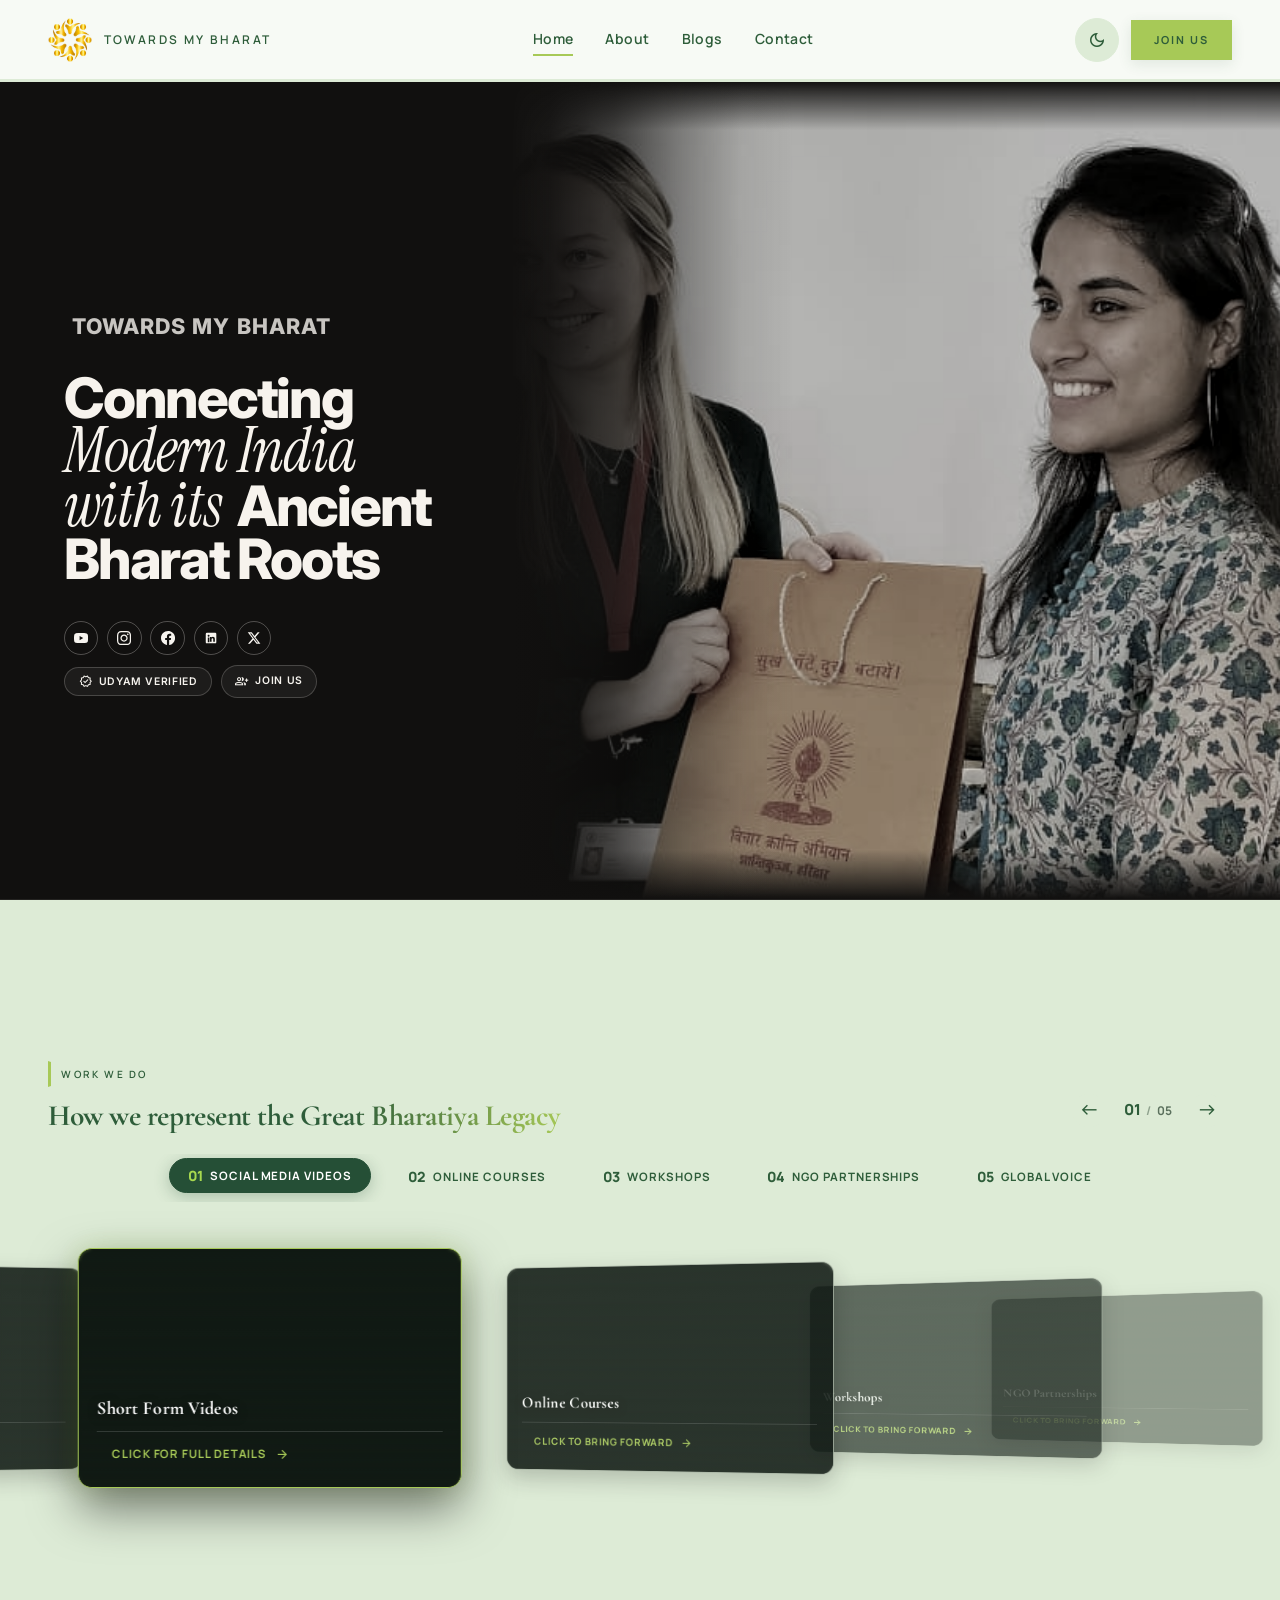
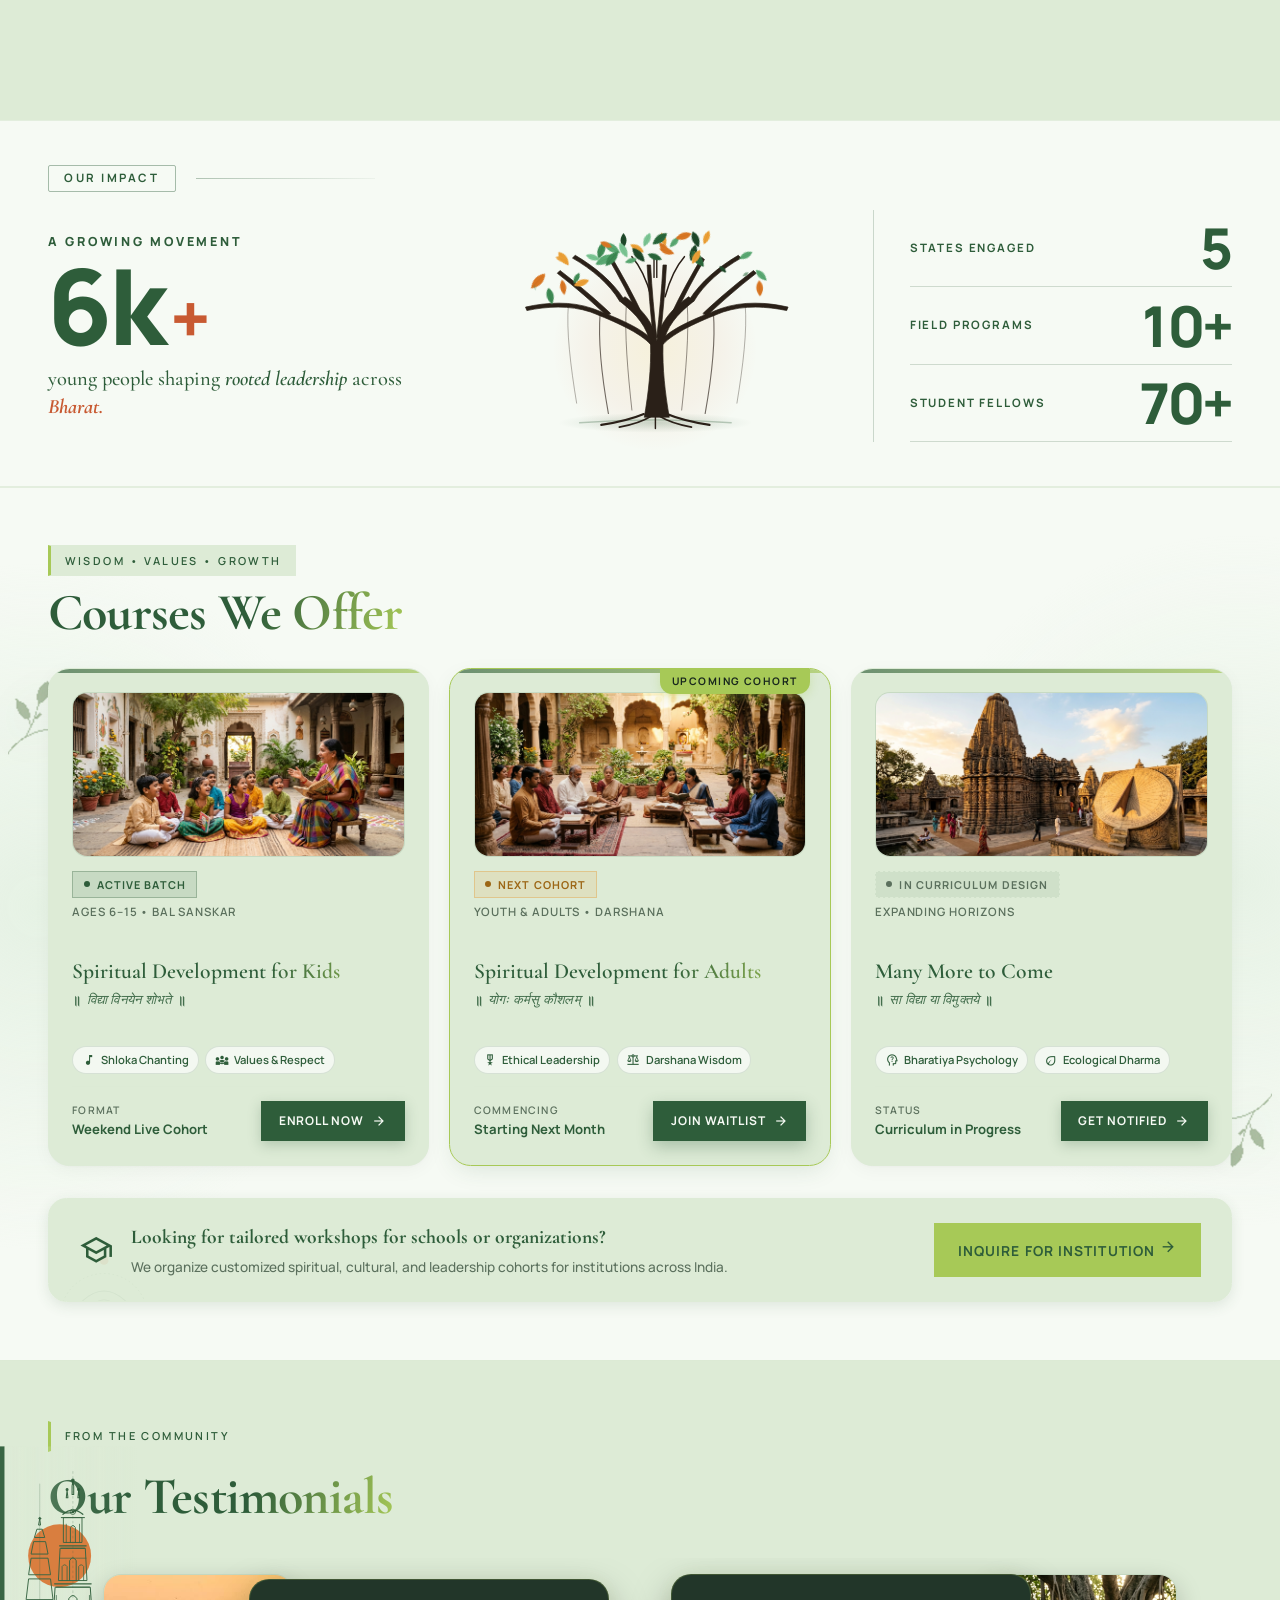
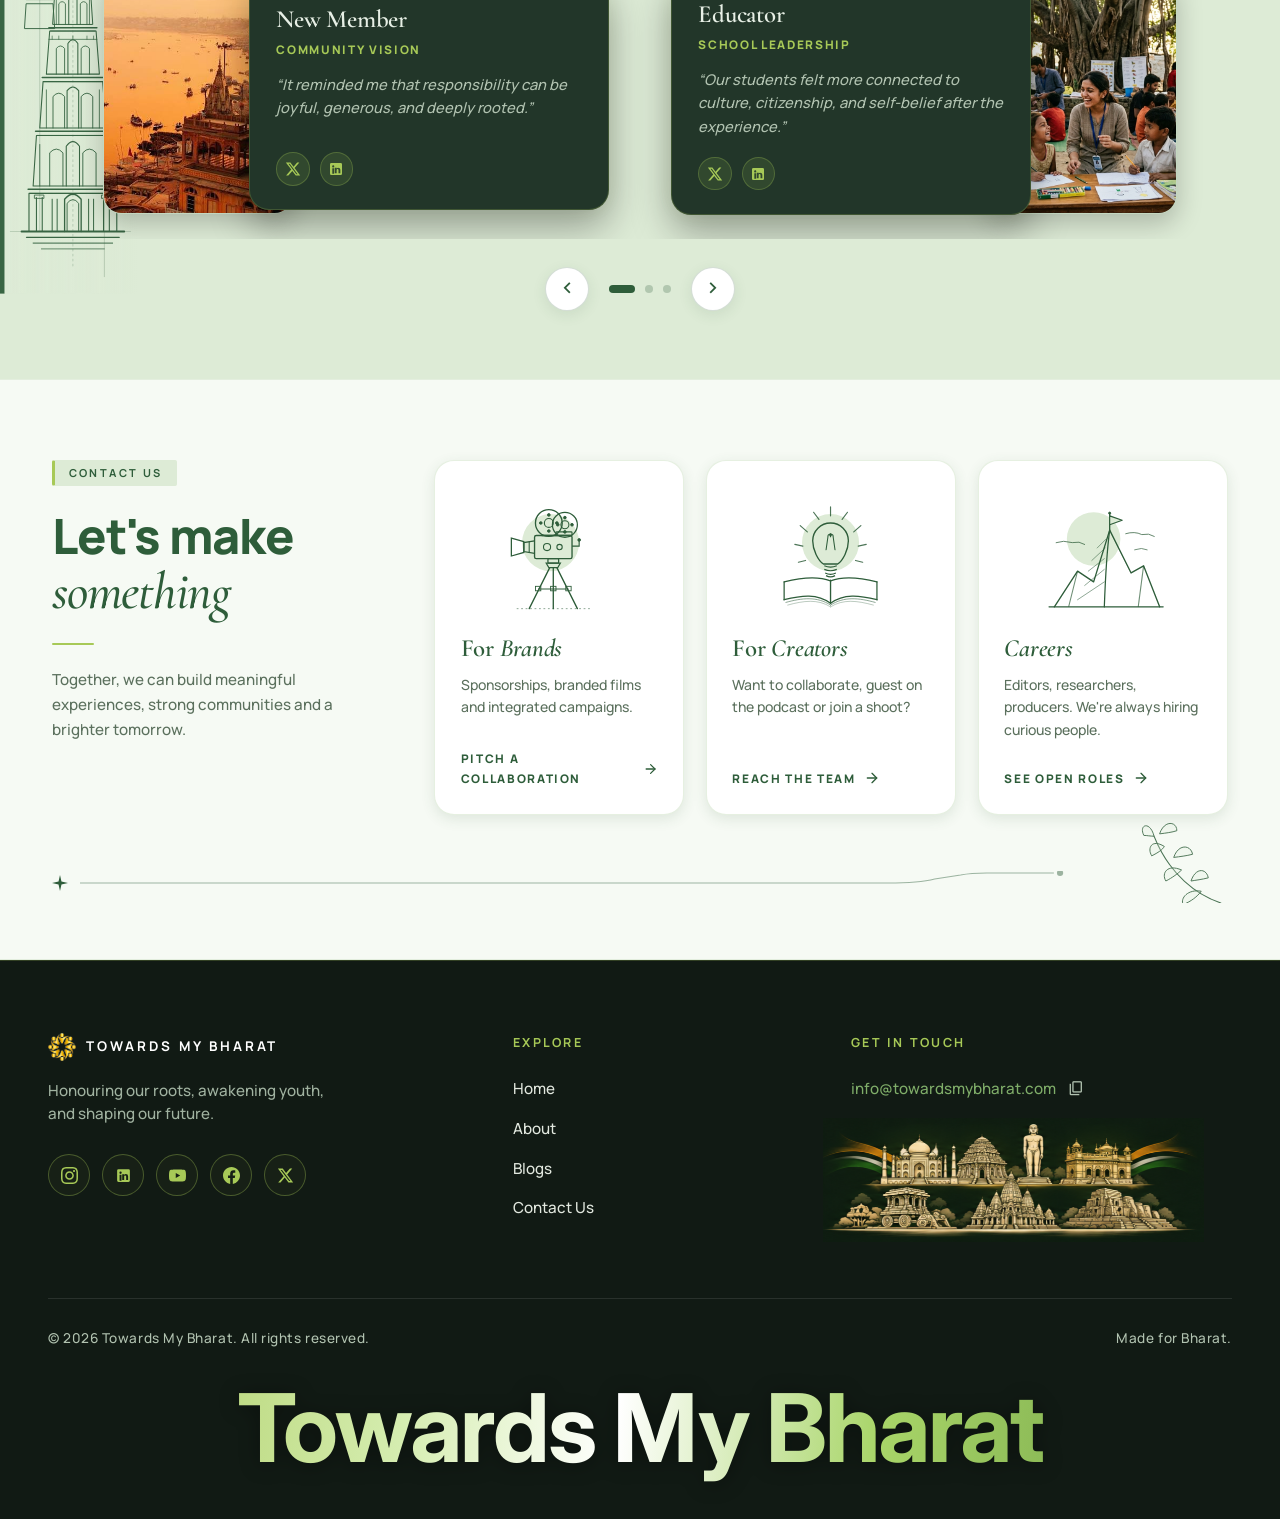
==== commit 727acab6: "style(mobile): add light black gradient shade overlay to mobile hero photo" ====
--- a/index.html
+++ b/index.html
@@ -22,7 +22,7 @@
   <script src="page-transitions.js" defer></script>
 
   <!-- Core Stylesheet -->
-  <link rel="stylesheet" href="style.css?v=58">
+  <link rel="stylesheet" href="style.css?v=59">
 </head>
 
 <body class="home-page">
--- a/style.css
+++ b/style.css
@@ -1238,7 +1238,7 @@
     background-position: center 28% !important;
   }
 
-  /* 3. Reference-matched vertical vignette: crystal-clear photo in upper viewport, buttery fade into solid dark ground */
+  /* 3. Reference-matched vertical vignette: soft light black gradient shade over photo, smooth fade into solid dark ground */
   .hero-vignette-linear,
   html[data-theme="light"] .hero-vignette-linear,
   html[data-theme="dark"] .hero-vignette-linear {
@@ -1247,14 +1247,13 @@
     z-index: 5 !important;
     background: linear-gradient(
       to bottom,
-      rgba(17, 16, 15, 0.32) 0%,
-      rgba(17, 16, 15, 0.10) 8%,
-      transparent 15%,
-      transparent 36%,
-      rgba(17, 16, 15, 0.38) 46%,
-      rgba(17, 16, 15, 0.78) 56%,
-      rgba(17, 16, 15, 0.96) 66%,
-      #11100F 74%,
+      rgba(17, 16, 15, 0.70) 0%,
+      rgba(17, 16, 15, 0.35) 15%,
+      rgba(17, 16, 15, 0.28) 35%,
+      rgba(17, 16, 15, 0.55) 48%,
+      rgba(17, 16, 15, 0.85) 60%,
+      rgba(17, 16, 15, 0.98) 72%,
+      #11100F 80%,
       #11100F 100%
     ) !important;
     pointer-events: none !important;
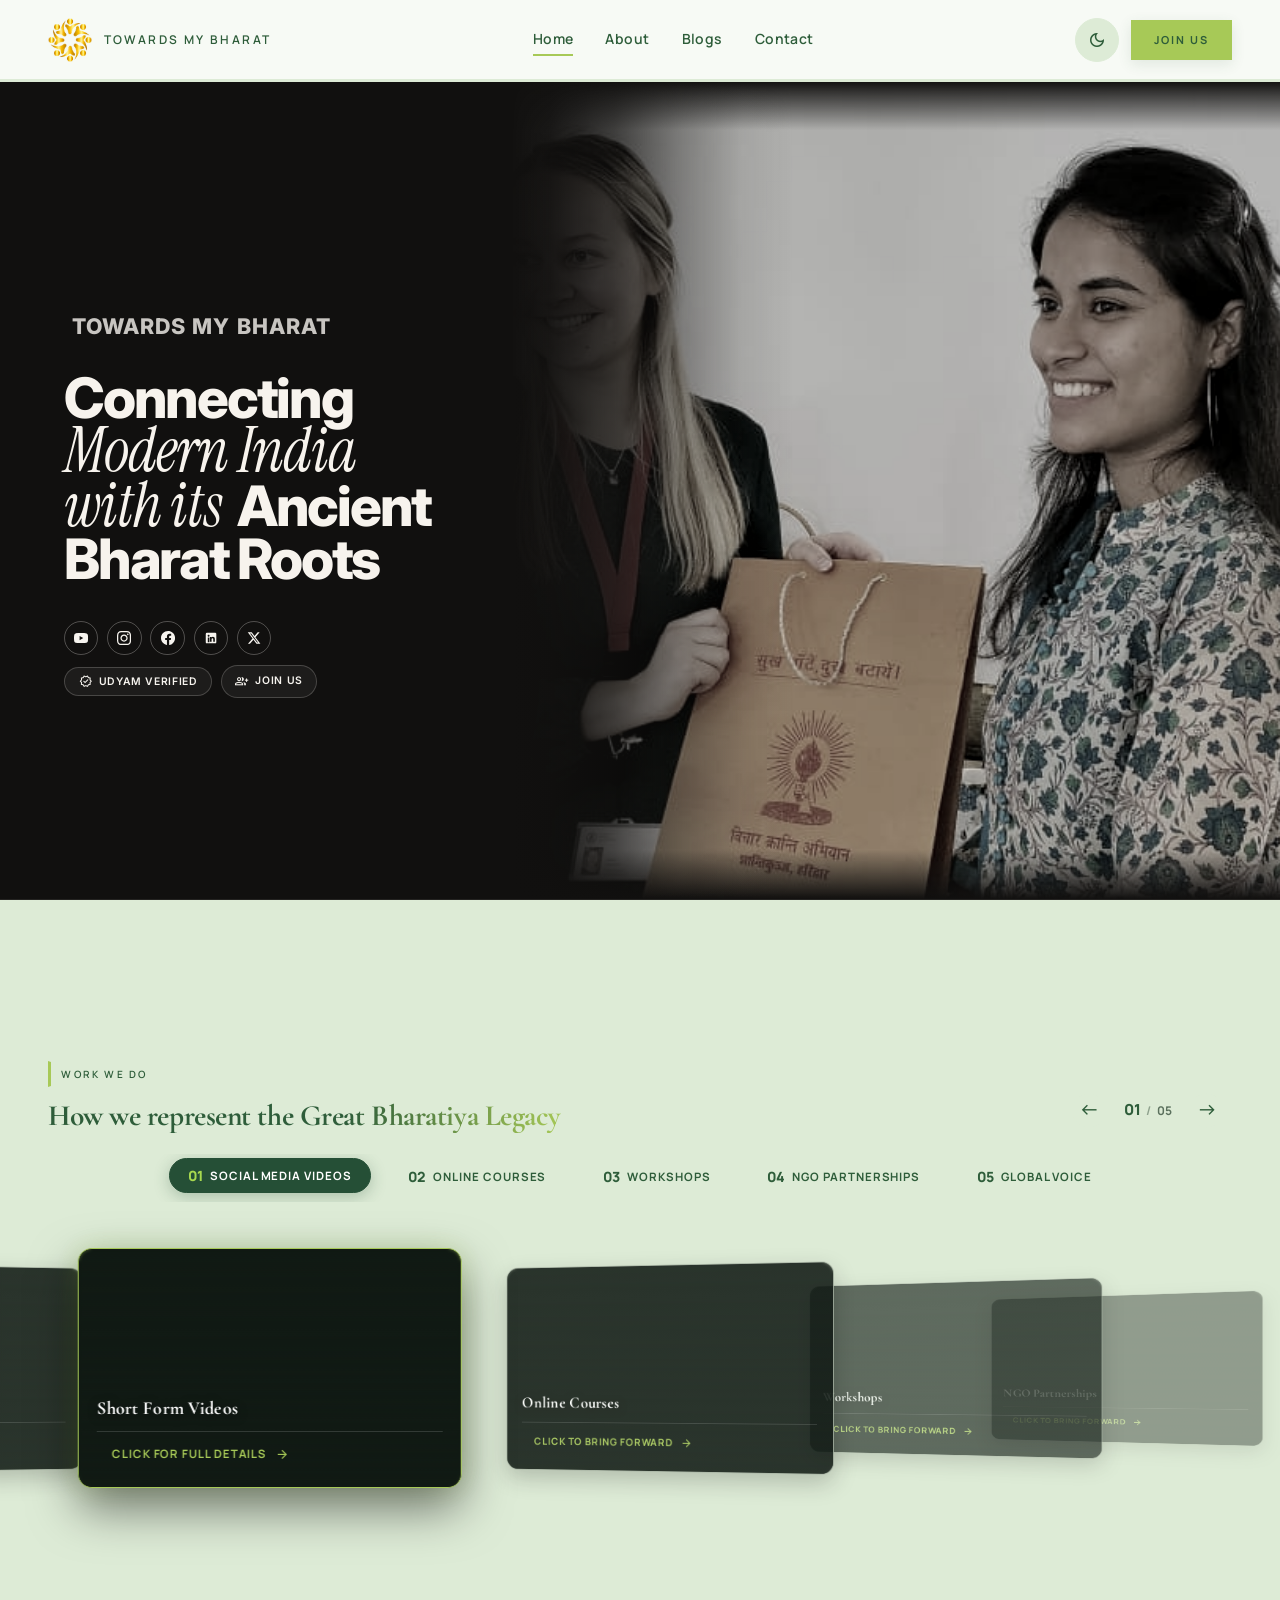
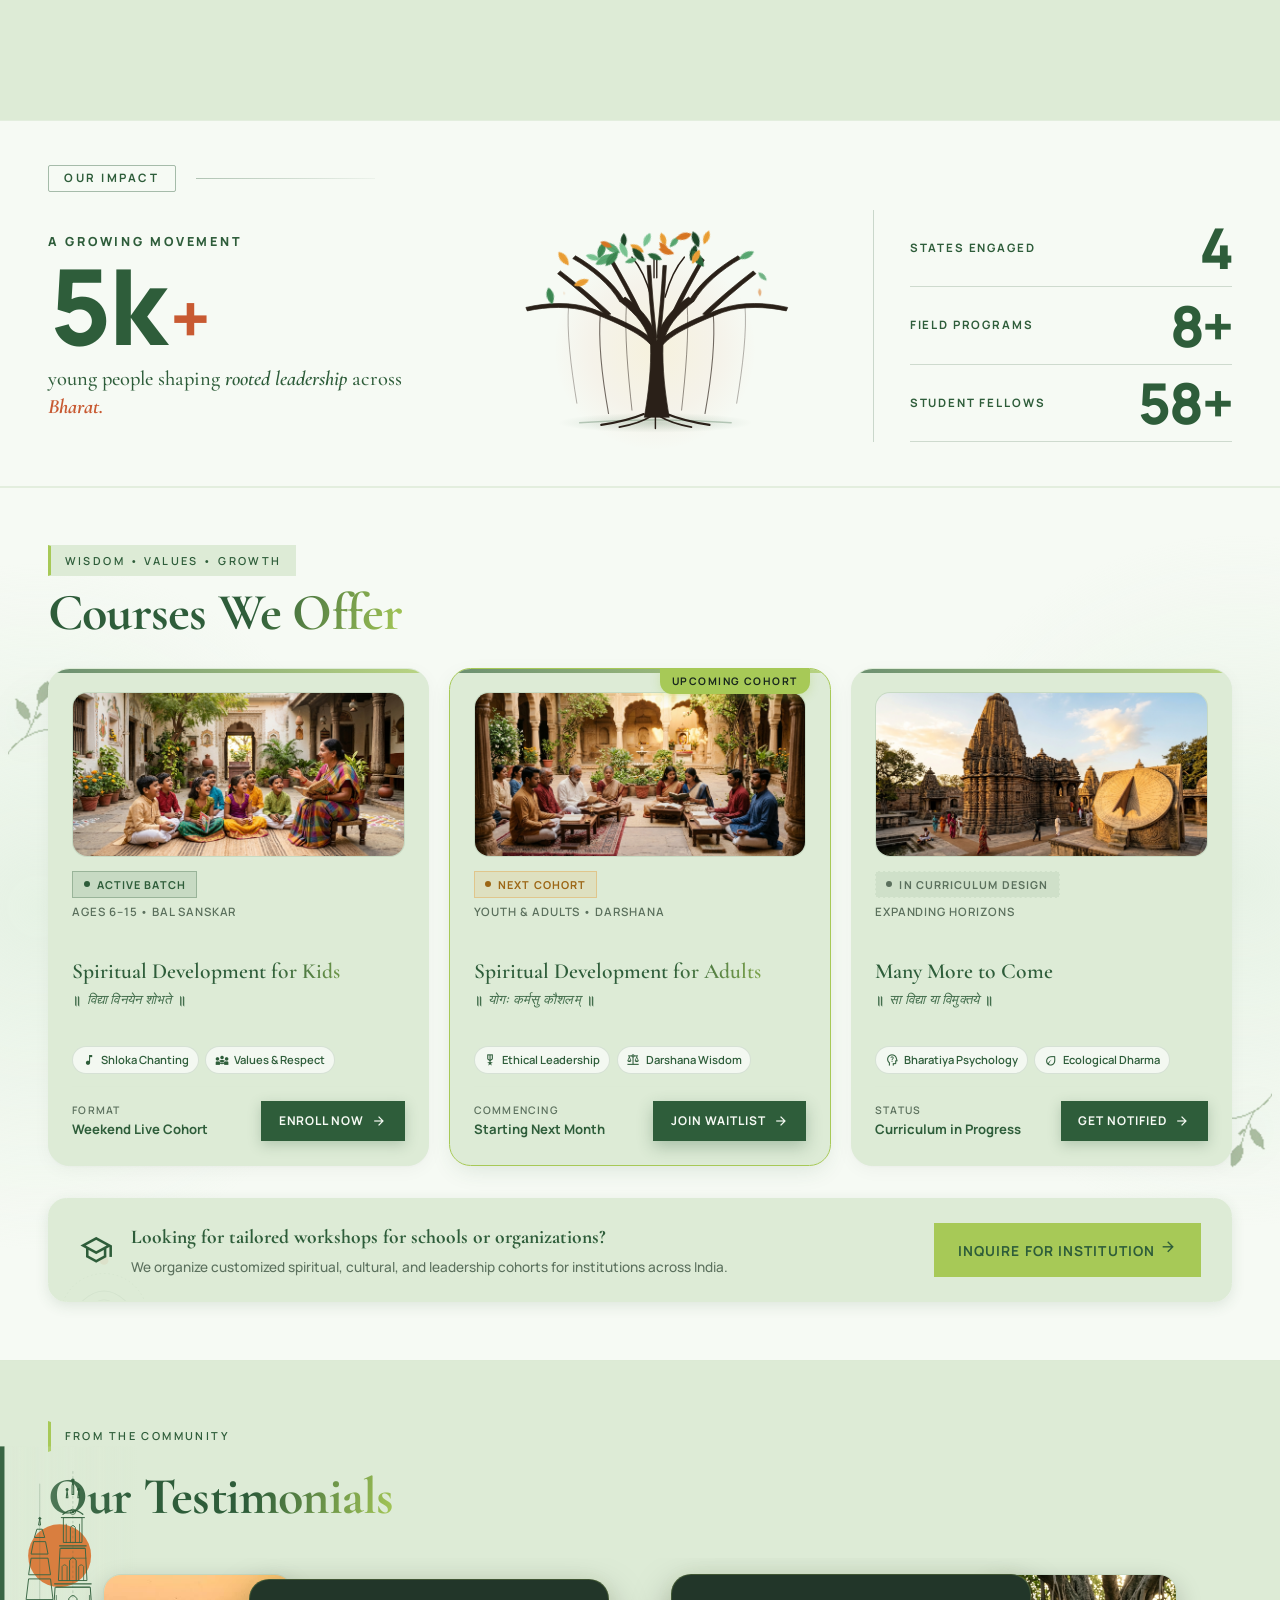
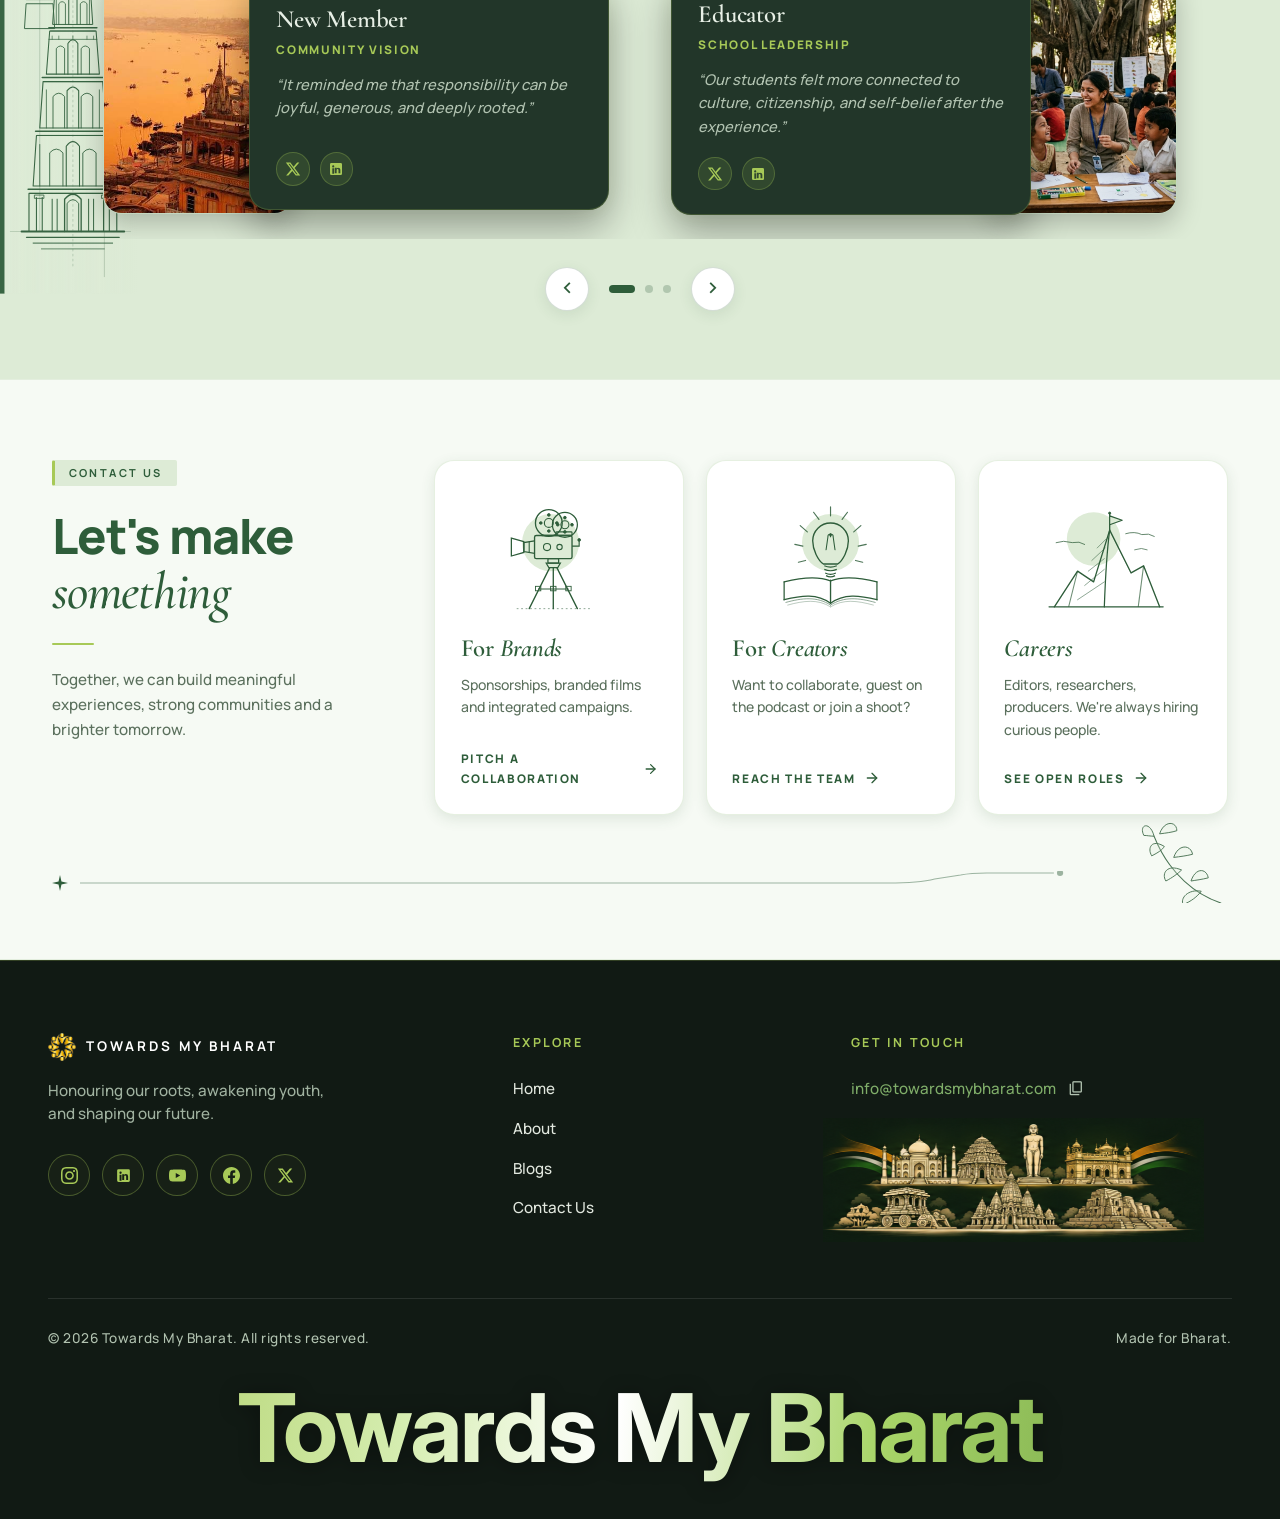
==== commit 592d2364: "style(mobile): show natural photo colors with light black gradient overlay in hero" ====
--- a/index.html
+++ b/index.html
@@ -22,7 +22,7 @@
   <script src="page-transitions.js" defer></script>
 
   <!-- Core Stylesheet -->
-  <link rel="stylesheet" href="style.css?v=59">
+  <link rel="stylesheet" href="style.css?v=60">
 </head>
 
 <body class="home-page">
--- a/style.css
+++ b/style.css
@@ -1197,6 +1197,7 @@
    MOBILE HERO SECTION FORMAT (Matches Editorial Creator Reference)
    ========================================================================== */
 @media (max-width: 767px) {
+
   /* 1. Full-viewport bottom-aligned hero container */
   .hero-section,
   html[data-theme="light"] .hero-section,
@@ -1226,7 +1227,7 @@
 
   .hero-slide {
     background-position: center 18% !important;
-    filter: grayscale(25%) contrast(1.08) brightness(1.02) !important;
+    filter: none !important;
   }
 
   .hero-slide:nth-child(3) {
@@ -1238,7 +1239,7 @@
     background-position: center 28% !important;
   }
 
-  /* 3. Reference-matched vertical vignette: soft light black gradient shade over photo, smooth fade into solid dark ground */
+  /* 3. Light black gradient overlay on mobile photo, smooth fade to solid dark ground */
   .hero-vignette-linear,
   html[data-theme="light"] .hero-vignette-linear,
   html[data-theme="dark"] .hero-vignette-linear {
@@ -1247,13 +1248,13 @@
     z-index: 5 !important;
     background: linear-gradient(
       to bottom,
-      rgba(17, 16, 15, 0.70) 0%,
-      rgba(17, 16, 15, 0.35) 15%,
-      rgba(17, 16, 15, 0.28) 35%,
-      rgba(17, 16, 15, 0.55) 48%,
-      rgba(17, 16, 15, 0.85) 60%,
-      rgba(17, 16, 15, 0.98) 72%,
-      #11100F 80%,
+      rgba(17, 16, 15, 0.50) 0%,
+      rgba(17, 16, 15, 0.20) 15%,
+      rgba(17, 16, 15, 0.18) 35%,
+      rgba(17, 16, 15, 0.45) 48%,
+      rgba(17, 16, 15, 0.82) 62%,
+      rgba(17, 16, 15, 0.98) 74%,
+      #11100F 82%,
       #11100F 100%
     ) !important;
     pointer-events: none !important;
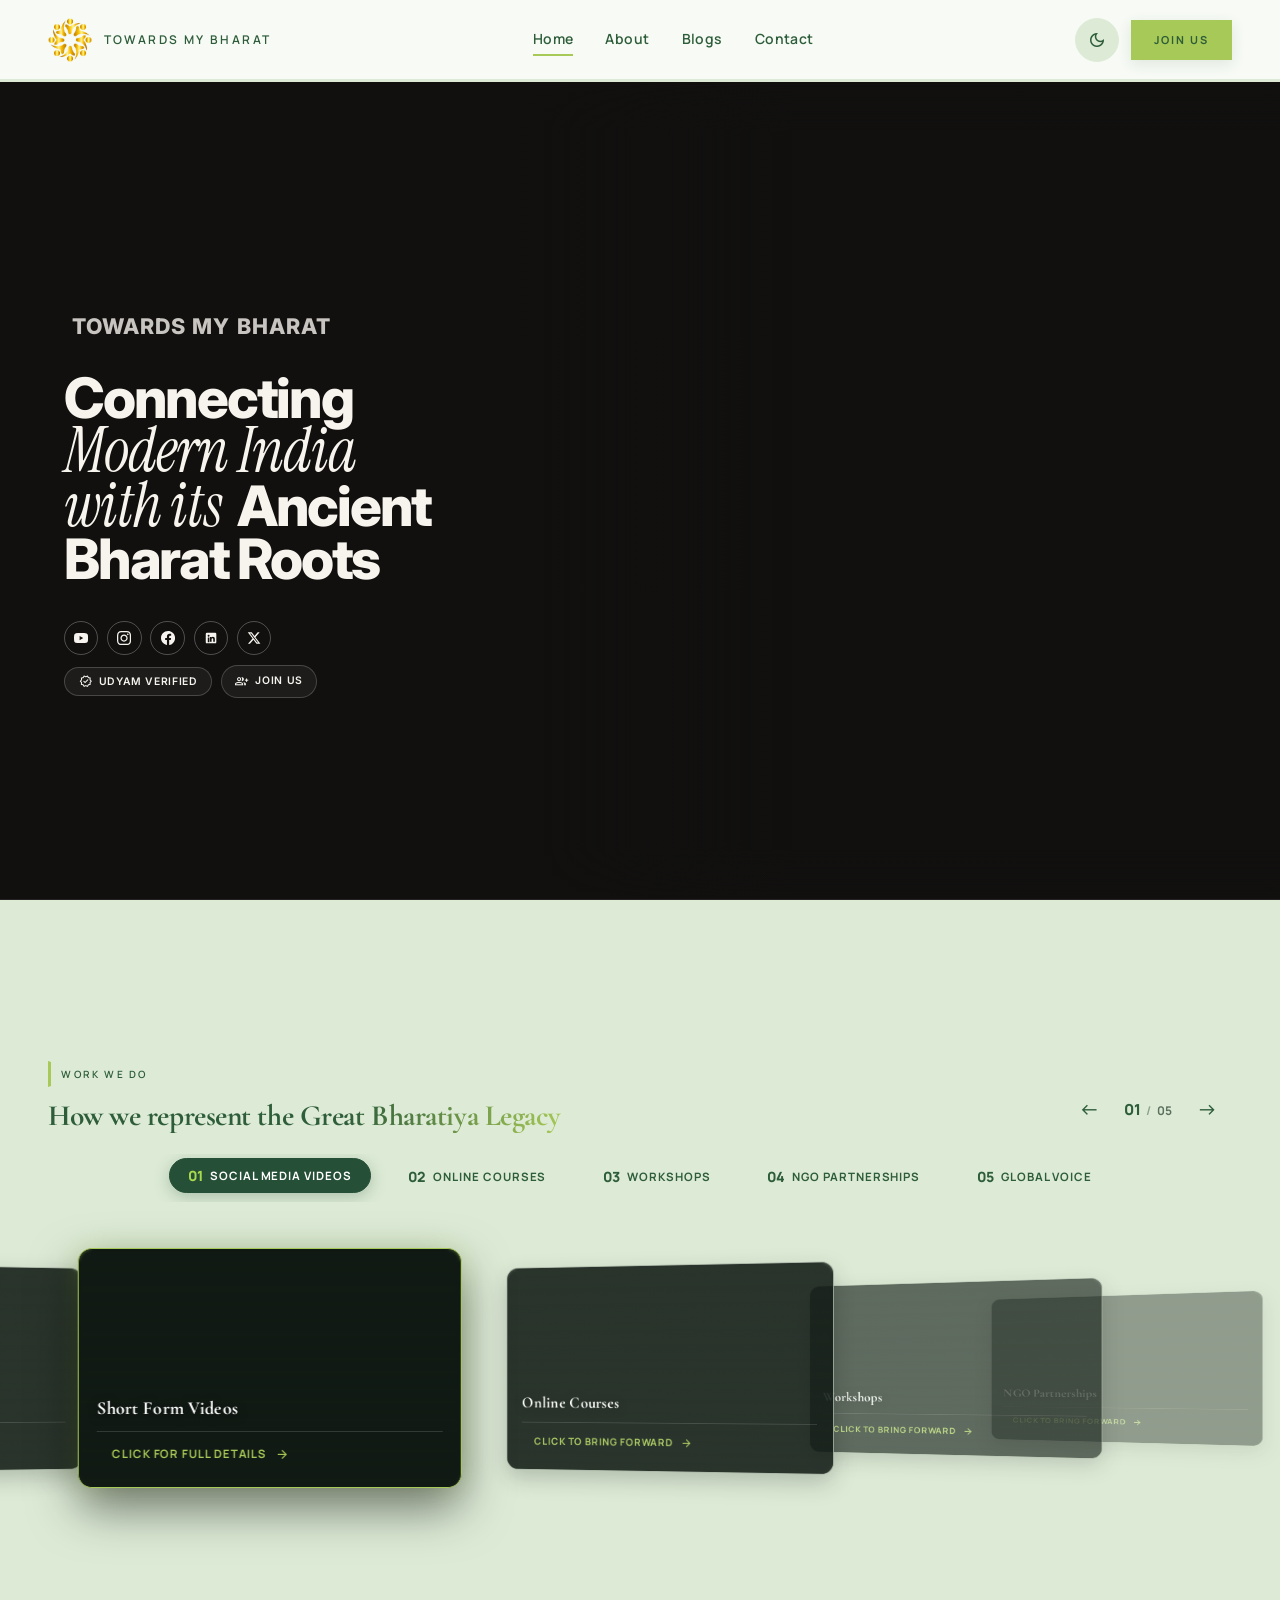
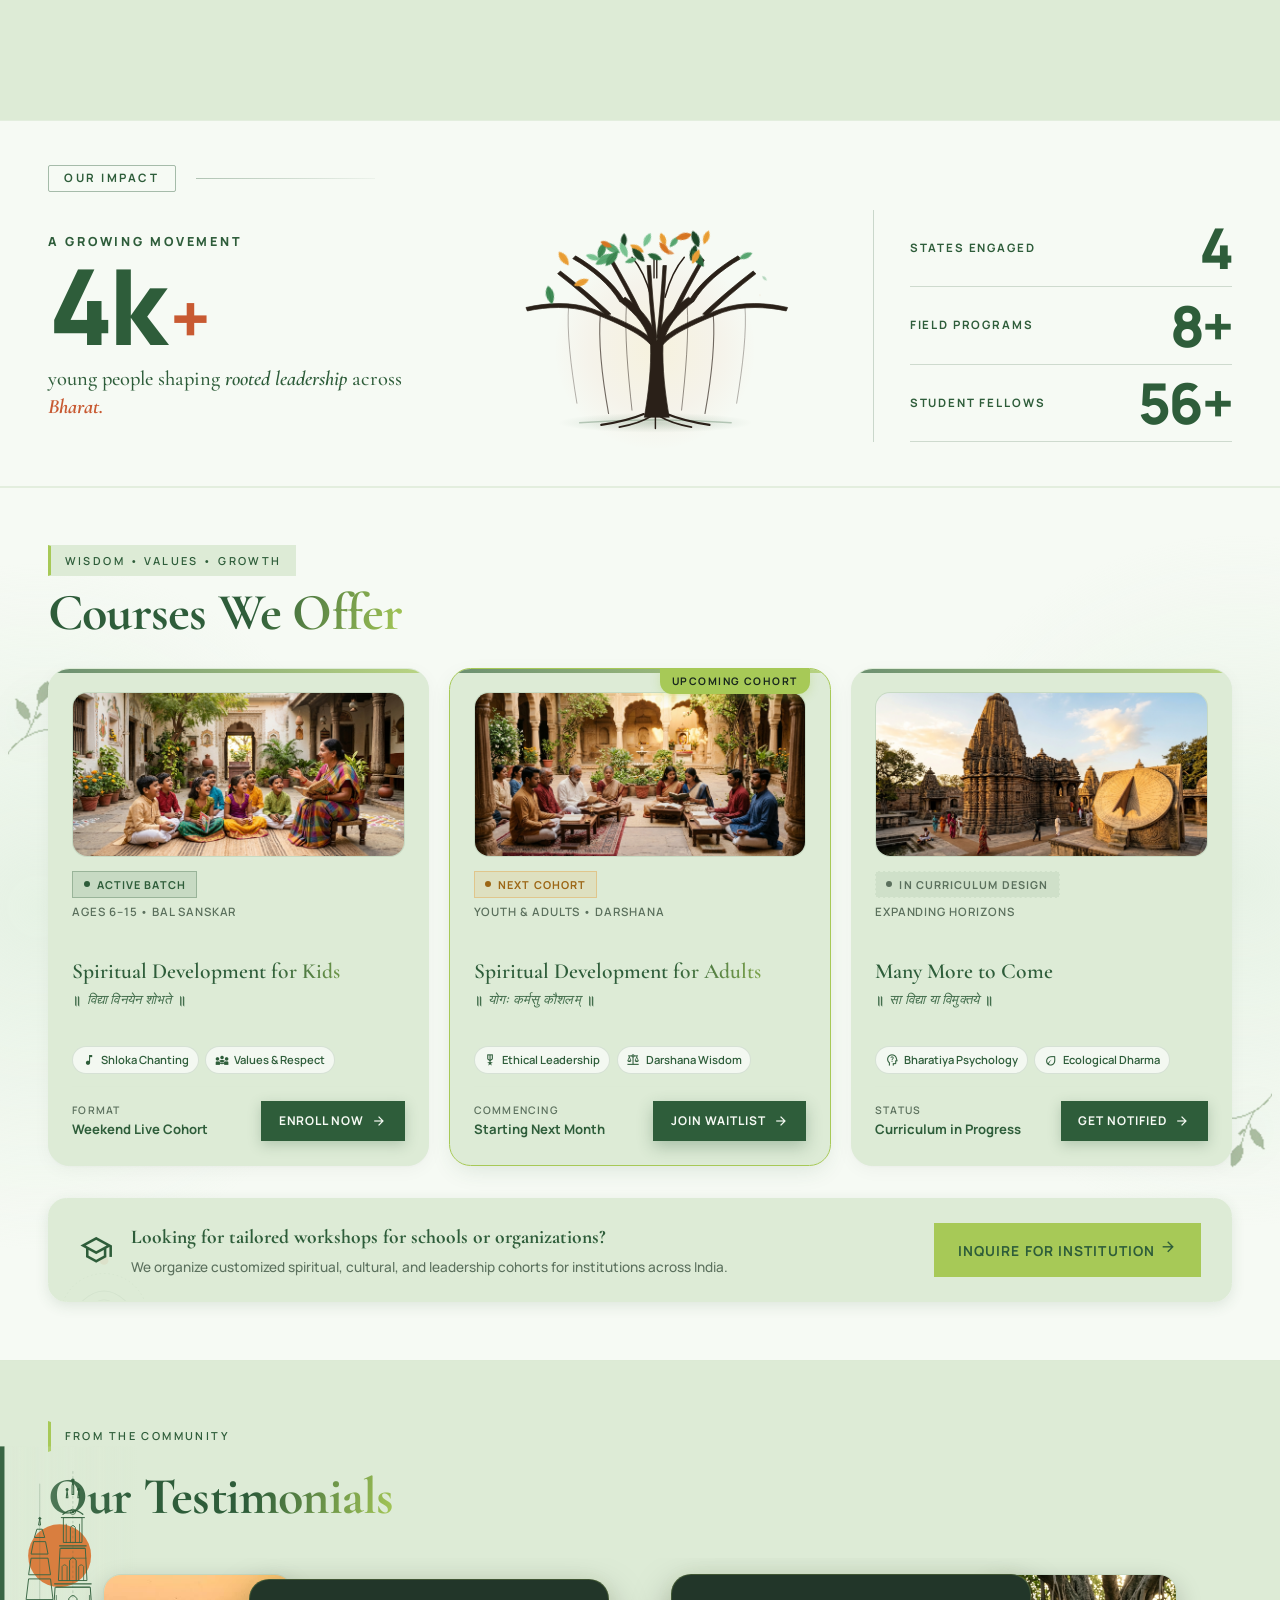
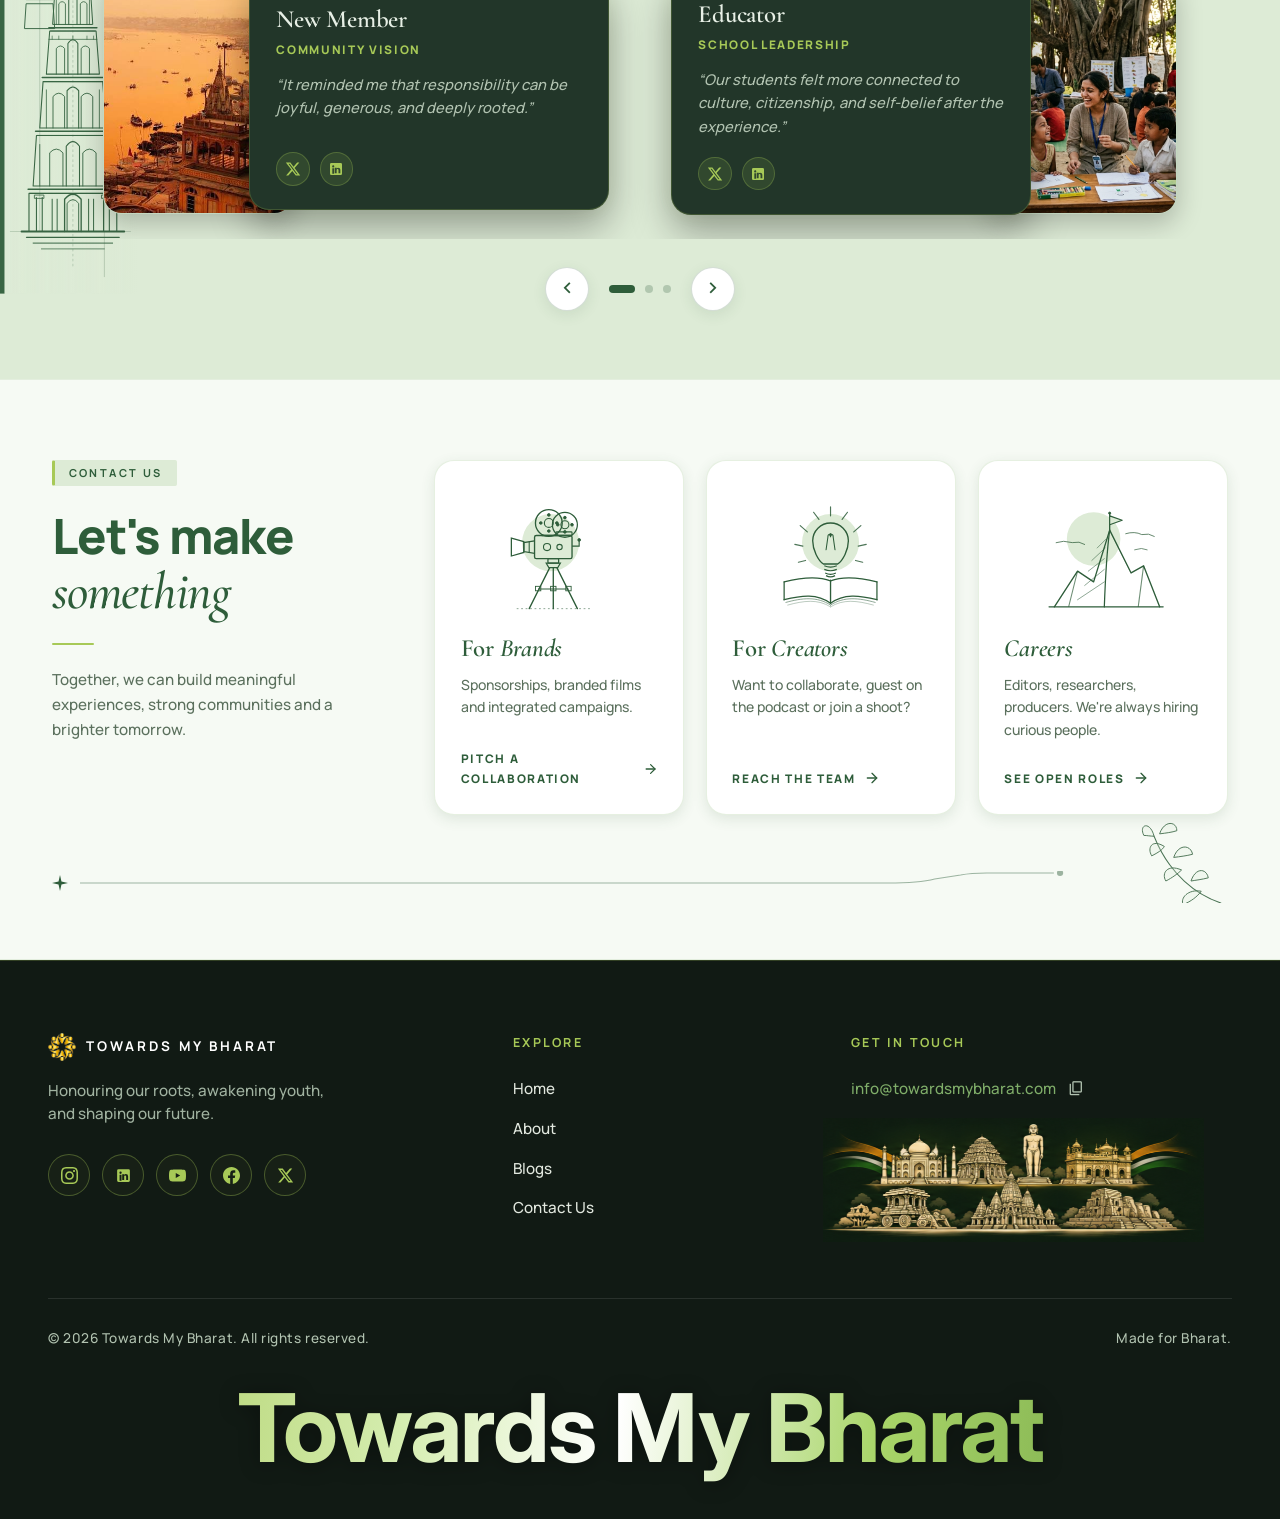
==== commit afe22c3e: "feat(mobile-hero): make black gradient overlay clearly visible on photos matching PC preview" ====
--- a/index.html
+++ b/index.html
@@ -22,7 +22,7 @@
   <script src="page-transitions.js" defer></script>
 
   <!-- Core Stylesheet -->
-  <link rel="stylesheet" href="style.css?v=60">
+  <link rel="stylesheet" href="style.css?v=61">
 </head>
 
 <body class="home-page">
@@ -90,21 +90,24 @@
 
       <!-- Background Slideshow Images -->
       <div id="heroSlideshow" class="hero-slideshow">
-        <div class="hero-slide active" style="background-image: url('photos/home-slider-01.jpg');"
+        <div class="hero-slide active" style="background-image: url('photos/home-slider-01\ copy.jpg');"
           data-position="center center"></div>
-        <div class="hero-slide" style="background-image: url('photos/home-slider-02.jpg');"
+        <div class="hero-slide" style="background-image: url('photos/home-slider-02\ copy.jpg');"
           data-position="center center"></div>
-        <div class="hero-slide" style="background-image: url('photos/home-slider-03.jpg');" data-position="30% center">
-        </div>
-        <div class="hero-slide" style="background-image: url('photos/home-slider-04.jpg');"
+        <div class="hero-slide" style="background-image: url('photos/home-slider-03\ copy.jpg');"
+          data-position="30% center">
+        </div>
+        <div class="hero-slide" style="background-image: url('photos/home-slider-04\ copy.jpg');"
           data-position="center center"></div>
-        <div class="hero-slide" style="background-image: url('photos/home-slider-05.jpg');"
+        <div class="hero-slide" style="background-image: url('photos/home-slider-05\ copy.jpg');"
           data-position="center center"></div>
-        <div class="hero-slide" style="background-image: url('photos/home-slider-06.jpg');"
+        <div class="hero-slide" style="background-image: url('photos/home-slider-06\ copy.jpg');"
           data-position="center center"></div>
-        <div class="hero-slide" style="background-image: url('photos/home-slider-09.jpg');" data-position="center 60%">
-        </div>
-        <div class="hero-slide" style="background-image: url('photos/home-slider-10.jpg');" data-position="60% center">
+        <div class="hero-slide" style="background-image: url('photos/home-slider-09\ copy.jpg');"
+          data-position="center 60%">
+        </div>
+        <div class="hero-slide" style="background-image: url('photos/home-slider-10\ copy.jpg');"
+          data-position="60% center">
         </div>
       </div>
       <!-- Vignette Gradient Overlays -->
--- a/style.css
+++ b/style.css
@@ -1239,7 +1239,7 @@
     background-position: center 28% !important;
   }
 
-  /* 3. Light black gradient overlay on mobile photo, smooth fade to solid dark ground */
+  /* 3. Clearly visible black gradient overlay on mobile photo matching PC preview, smooth fade into solid dark ground */
   .hero-vignette-linear,
   html[data-theme="light"] .hero-vignette-linear,
   html[data-theme="dark"] .hero-vignette-linear {
@@ -1248,13 +1248,12 @@
     z-index: 5 !important;
     background: linear-gradient(
       to bottom,
-      rgba(17, 16, 15, 0.50) 0%,
-      rgba(17, 16, 15, 0.20) 15%,
-      rgba(17, 16, 15, 0.18) 35%,
-      rgba(17, 16, 15, 0.45) 48%,
-      rgba(17, 16, 15, 0.82) 62%,
-      rgba(17, 16, 15, 0.98) 74%,
-      #11100F 82%,
+      rgba(17, 16, 15, 0.78) 0%,
+      rgba(17, 16, 15, 0.55) 16%,
+      rgba(17, 16, 15, 0.48) 34%,
+      rgba(17, 16, 15, 0.72) 50%,
+      rgba(17, 16, 15, 0.94) 66%,
+      #11100F 80%,
       #11100F 100%
     ) !important;
     pointer-events: none !important;
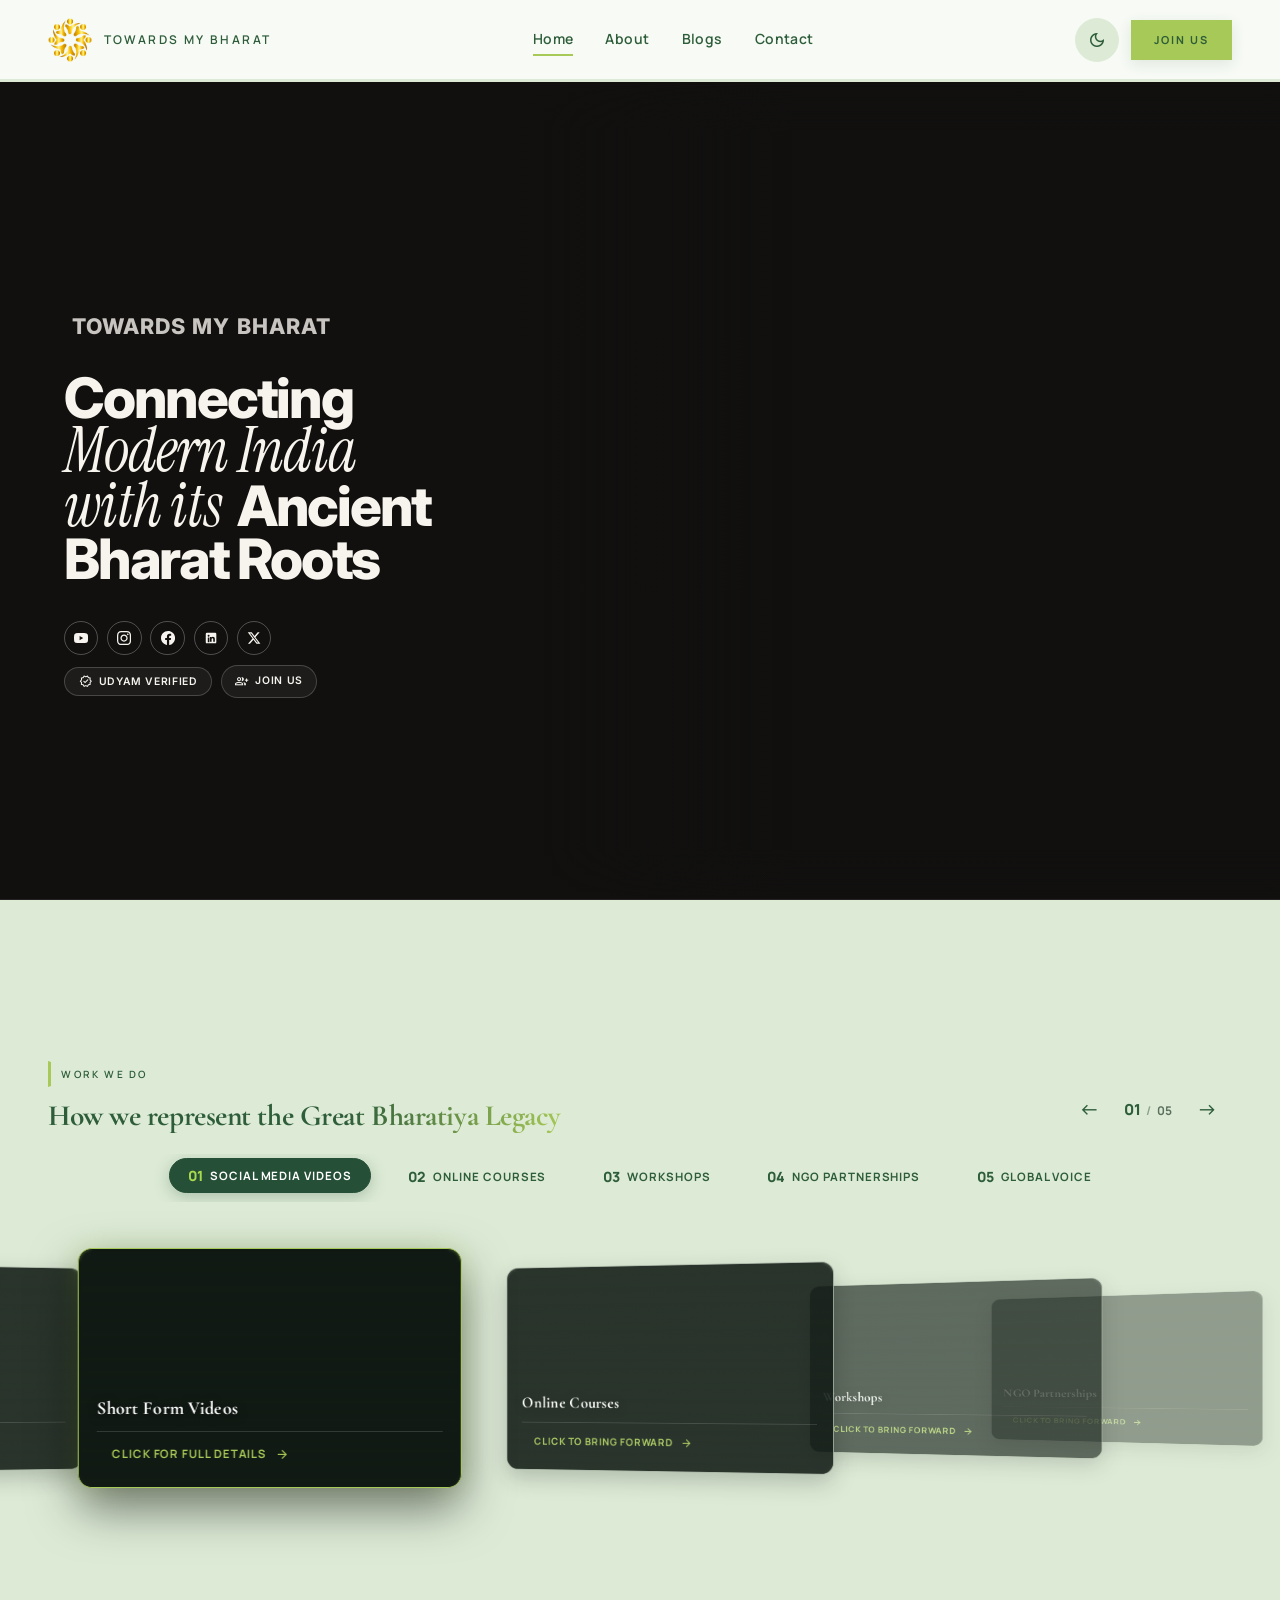
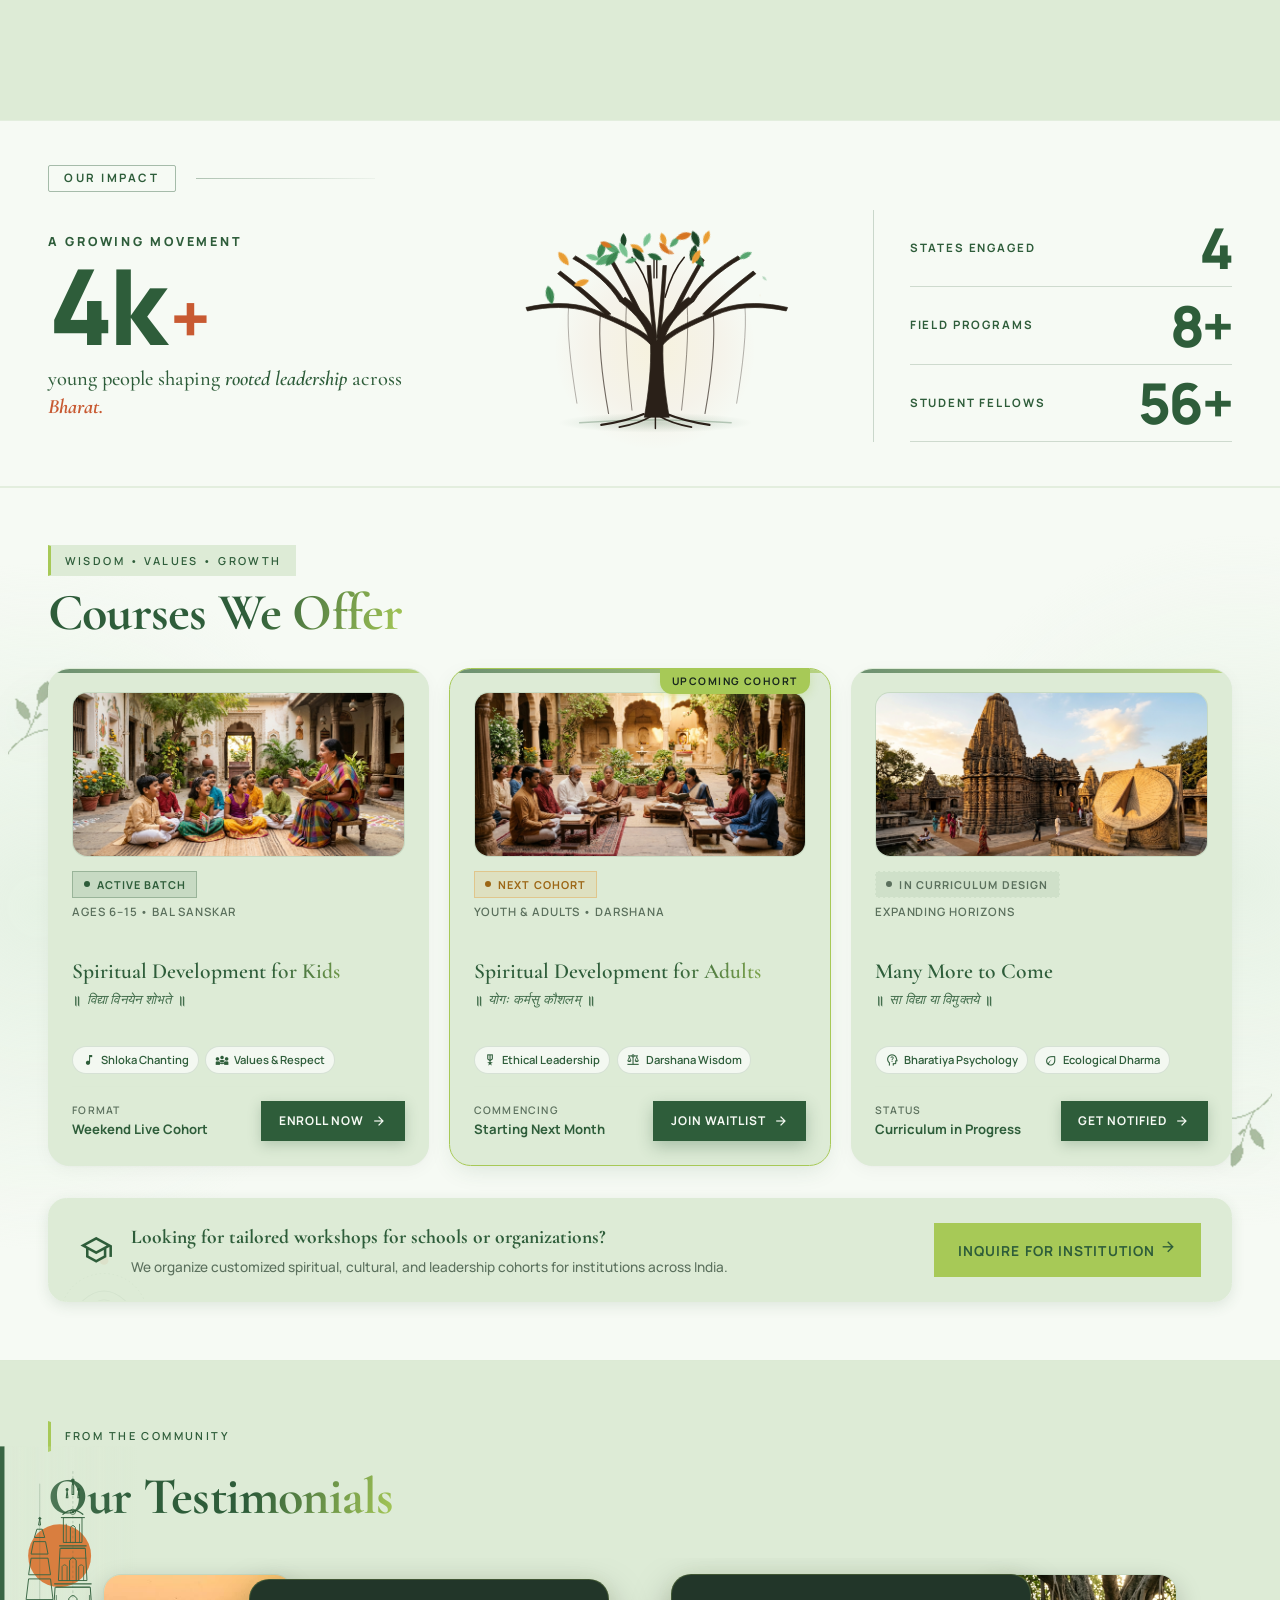
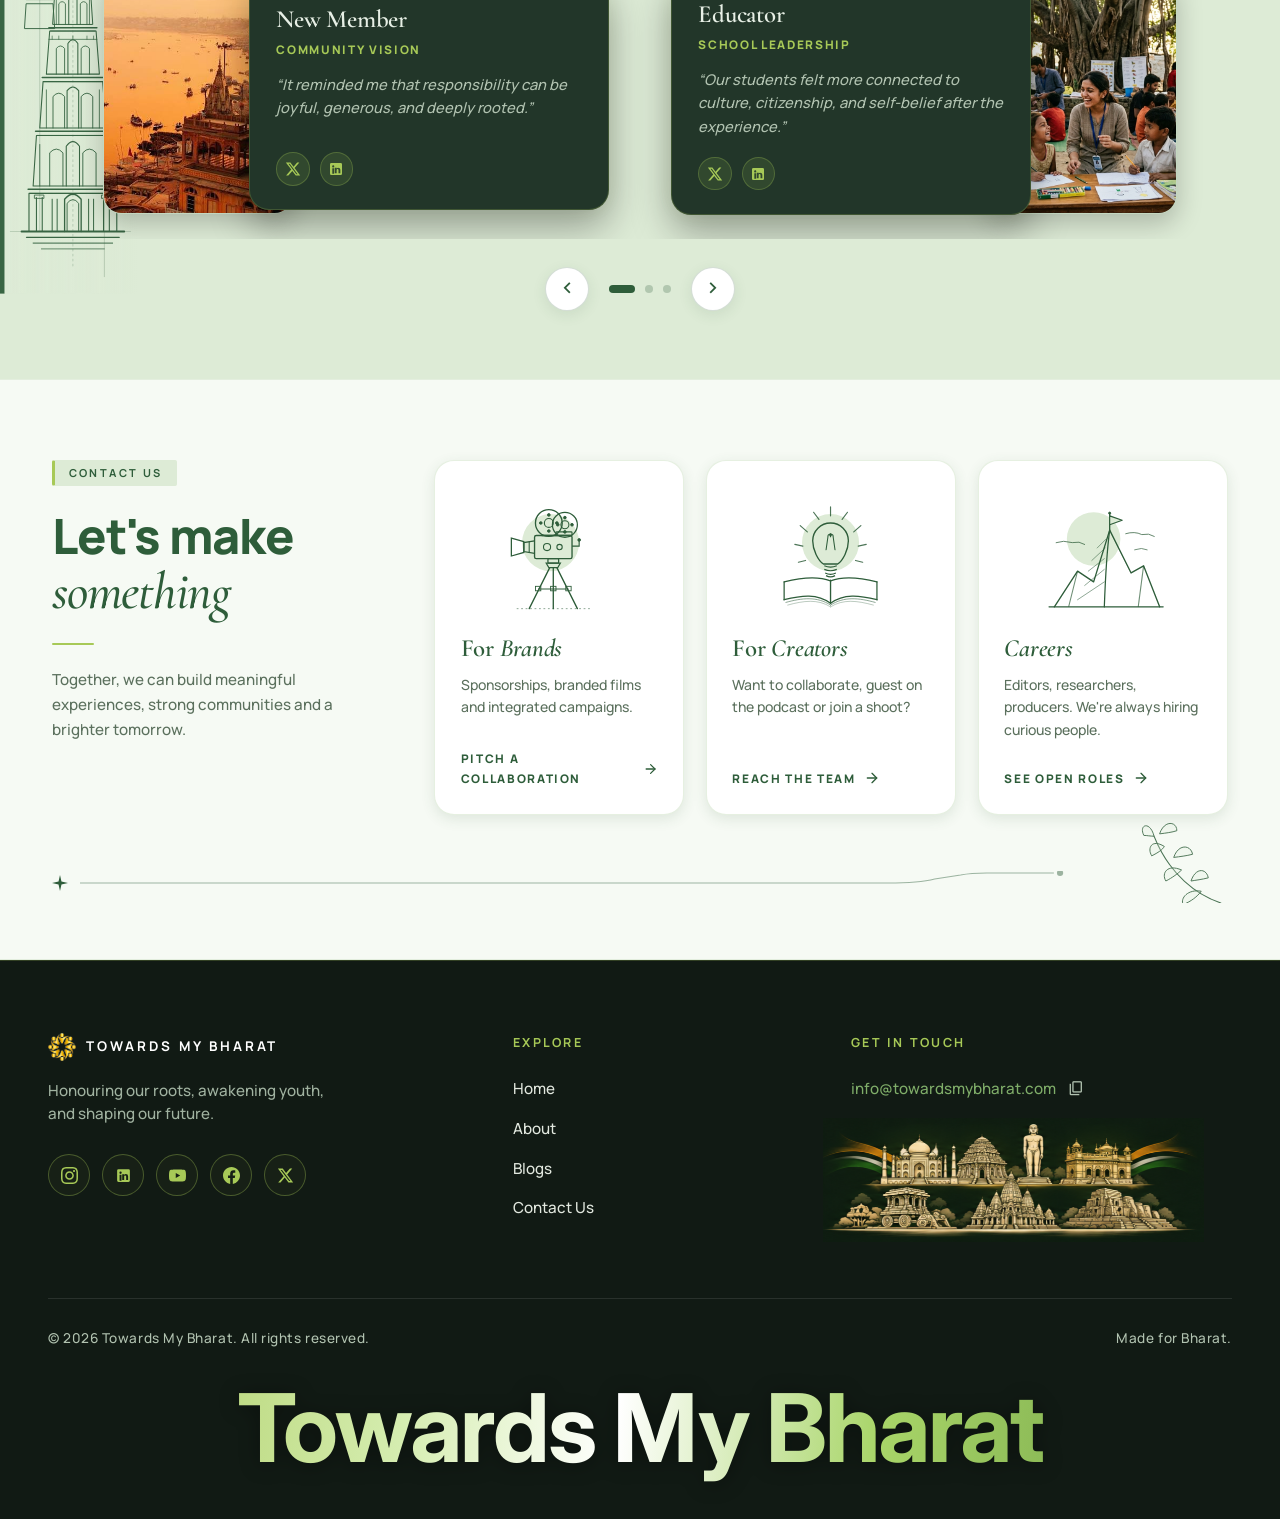
==== commit ace6705a: "feat(mobile): morphing dot pagination for work initiatives slider tabs" ====
--- a/index.html
+++ b/index.html
@@ -22,7 +22,7 @@
   <script src="page-transitions.js" defer></script>
 
   <!-- Core Stylesheet -->
-  <link rel="stylesheet" href="style.css?v=61">
+  <link rel="stylesheet" href="style.css?v=62">
 </head>
 
 <body class="home-page">
--- a/style.css
+++ b/style.css
@@ -2346,22 +2346,139 @@
 }
 
 @media (max-width: 768px) {
+  .work-slider-tabs-container {
+    width: 100%;
+    overflow-x: hidden;
+    overflow-y: visible;
+    display: flex;
+    justify-content: center;
+    padding: 0.35rem 0.5rem 0.6rem;
+  }
+
   .work-slider-tabs {
-    gap: 0.35rem;
-    padding: 0.2rem 0;
-  }
-
+    display: inline-flex;
+    align-items: center;
+    justify-content: center;
+    gap: 0.55rem;
+    padding: 0.2rem 0.4rem;
+    max-width: 100%;
+    margin: 0 auto;
+  }
+
+  /* Inactive state: shrink down into small pagination dots so all five stay on screen */
   .work-slider-tab {
-    padding: 0.38rem 0.8rem;
+    width: 8px;
+    height: 8px;
+    min-width: 8px;
+    max-width: 8px;
+    min-height: 8px;
+    max-height: 8px;
+    padding: 0;
+    margin: 0;
+    gap: 0;
+    border-radius: 50%;
+    background: rgba(37, 79, 54, 0.35);
+    border: none;
+    box-shadow: none;
+    transform: none;
+    flex-shrink: 0;
+    position: relative;
+    cursor: pointer;
+    transition: width 0.32s cubic-bezier(0.16, 1, 0.3, 1),
+                padding 0.32s cubic-bezier(0.16, 1, 0.3, 1),
+                background-color 0.25s ease,
+                box-shadow 0.25s ease,
+                border-radius 0.32s ease;
+  }
+
+  /* Accessible touch tap target on mobile */
+  .work-slider-tab::after {
+    content: '';
+    position: absolute;
+    top: 50%;
+    left: 50%;
+    transform: translate(-50%, -50%);
+    width: 32px;
+    height: 32px;
+  }
+
+  /* Inactive dots: hide numbers and text labels completely */
+  .work-slider-tab:not(.is-active) .tab-num,
+  .work-slider-tab:not(.is-active) .tab-label {
+    display: none !important;
+  }
+
+  /* Prevent hover state from prematurely expanding inactive dots on touch/mouse */
+  .work-slider-tab:not(.is-active):hover {
+    background: rgba(37, 79, 54, 0.55);
+    border: none;
+    box-shadow: none;
+    transform: none;
+  }
+
+  /* Active state: expand into full capsule pill displaying card number and heading name */
+  .work-slider-tab.is-active {
+    width: auto;
+    height: auto;
+    min-width: unset;
+    max-width: calc(100vw - 90px);
+    min-height: unset;
+    max-height: unset;
+    padding: 0.34rem 0.88rem;
+    gap: 0.42rem;
     border-radius: 9999px;
-  }
-
-  .work-slider-tab .tab-num {
-    font-size: 0.82rem;
-  }
-
-  .work-slider-tab .tab-label {
+    background: #254F36;
+    border: 1px solid #254F36;
+    box-shadow: 0 4px 14px rgba(37, 79, 54, 0.28);
+    transform: translateY(0);
+    white-space: nowrap;
+  }
+
+  .work-slider-tab.is-active .tab-num {
+    display: inline-block !important;
+    font-size: 0.78rem;
+    font-weight: 800;
+    color: #A8D94F !important;
+    line-height: 1;
+  }
+
+  .work-slider-tab.is-active .tab-label {
+    display: inline-block !important;
     font-size: 0.65rem;
+    font-weight: 700;
+    letter-spacing: 0.06em;
+    text-transform: uppercase;
+    color: #FFFFFF !important;
+    white-space: nowrap;
+    line-height: 1;
+  }
+
+  /* Dark mode overrides for mobile */
+  html[data-theme="dark"] .work-slider-tab:not(.is-active) {
+    background: rgba(221, 235, 214, 0.35);
+    border: none;
+    box-shadow: none;
+  }
+
+  html[data-theme="dark"] .work-slider-tab:not(.is-active):hover {
+    background: rgba(221, 235, 214, 0.55);
+    border: none;
+    box-shadow: none;
+    transform: none;
+  }
+
+  html[data-theme="dark"] .work-slider-tab.is-active {
+    background: #254F36;
+    border-color: var(--color-accent);
+    box-shadow: 0 4px 14px rgba(0, 0, 0, 0.4), 0 0 12px rgba(168, 217, 79, 0.22);
+  }
+
+  html[data-theme="dark"] .work-slider-tab.is-active .tab-num {
+    color: var(--color-accent) !important;
+  }
+
+  html[data-theme="dark"] .work-slider-tab.is-active .tab-label {
+    color: #FFFFFF !important;
   }
 }
 
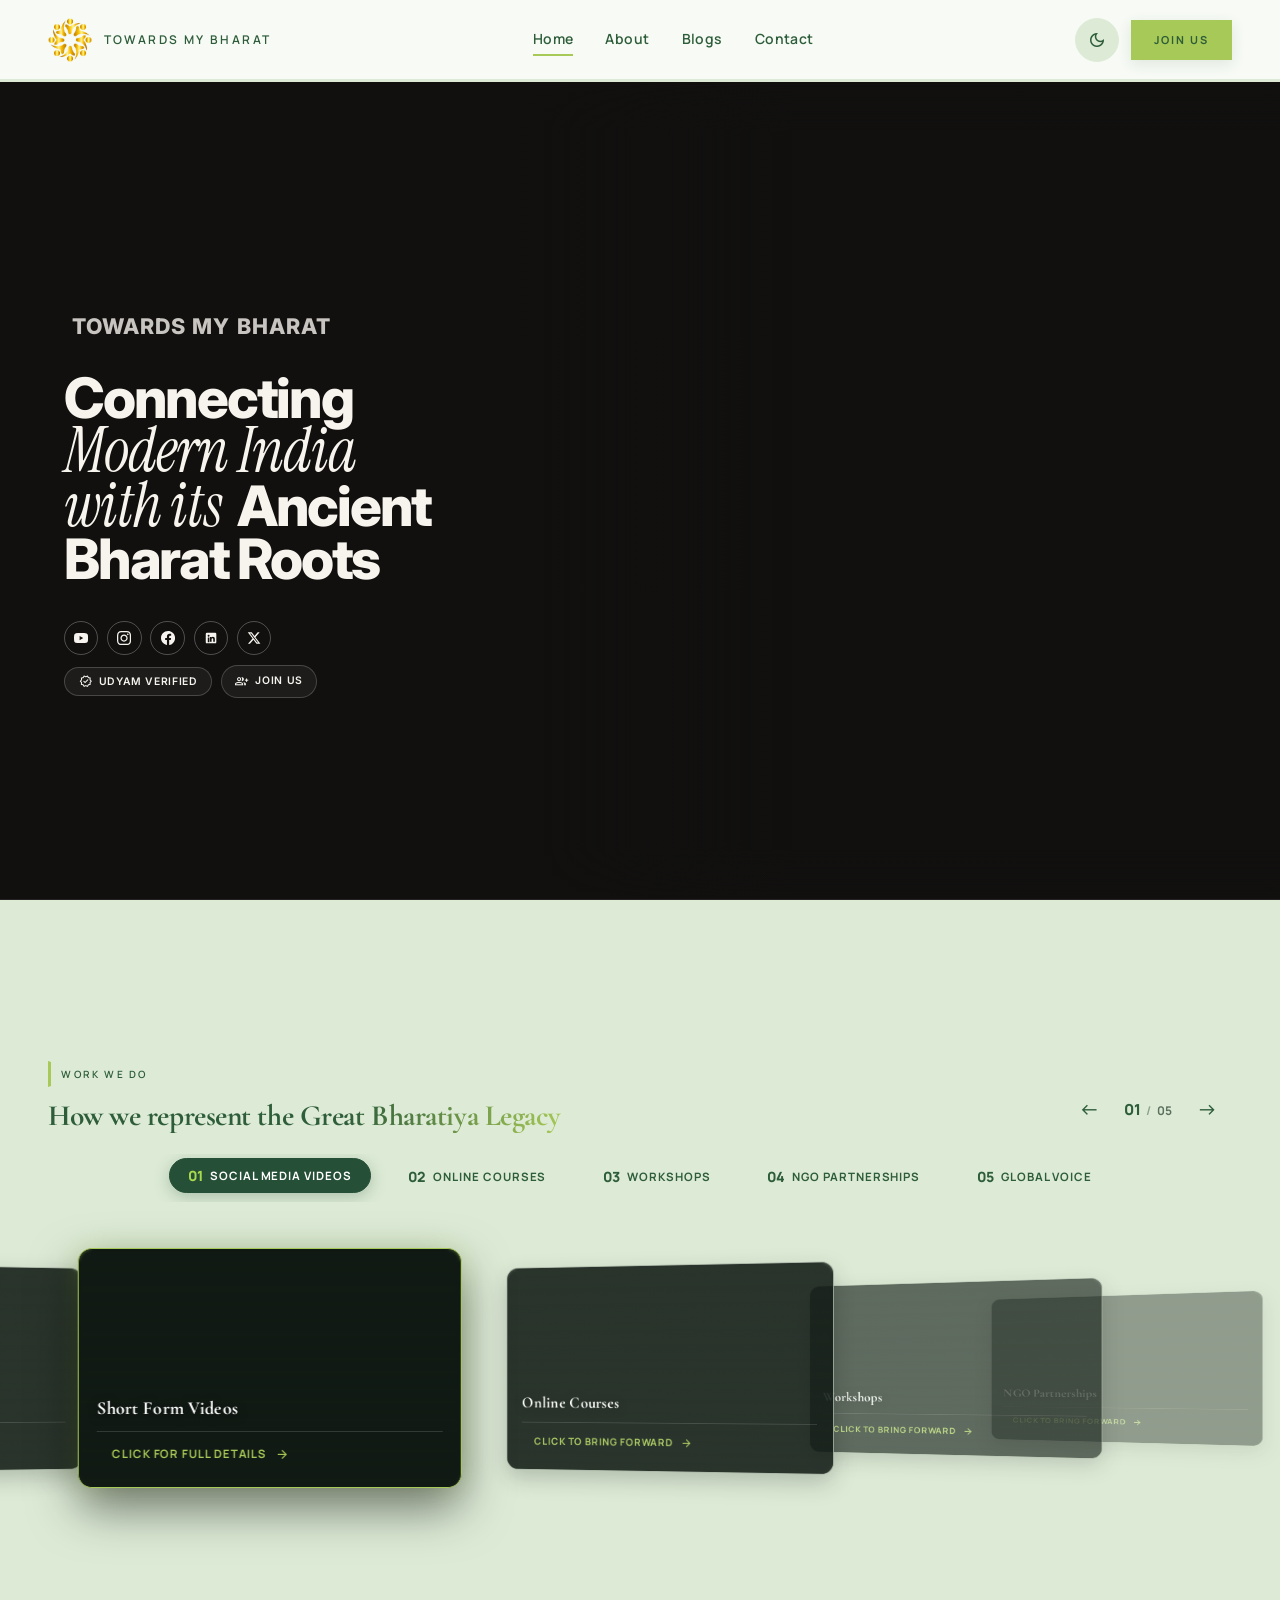
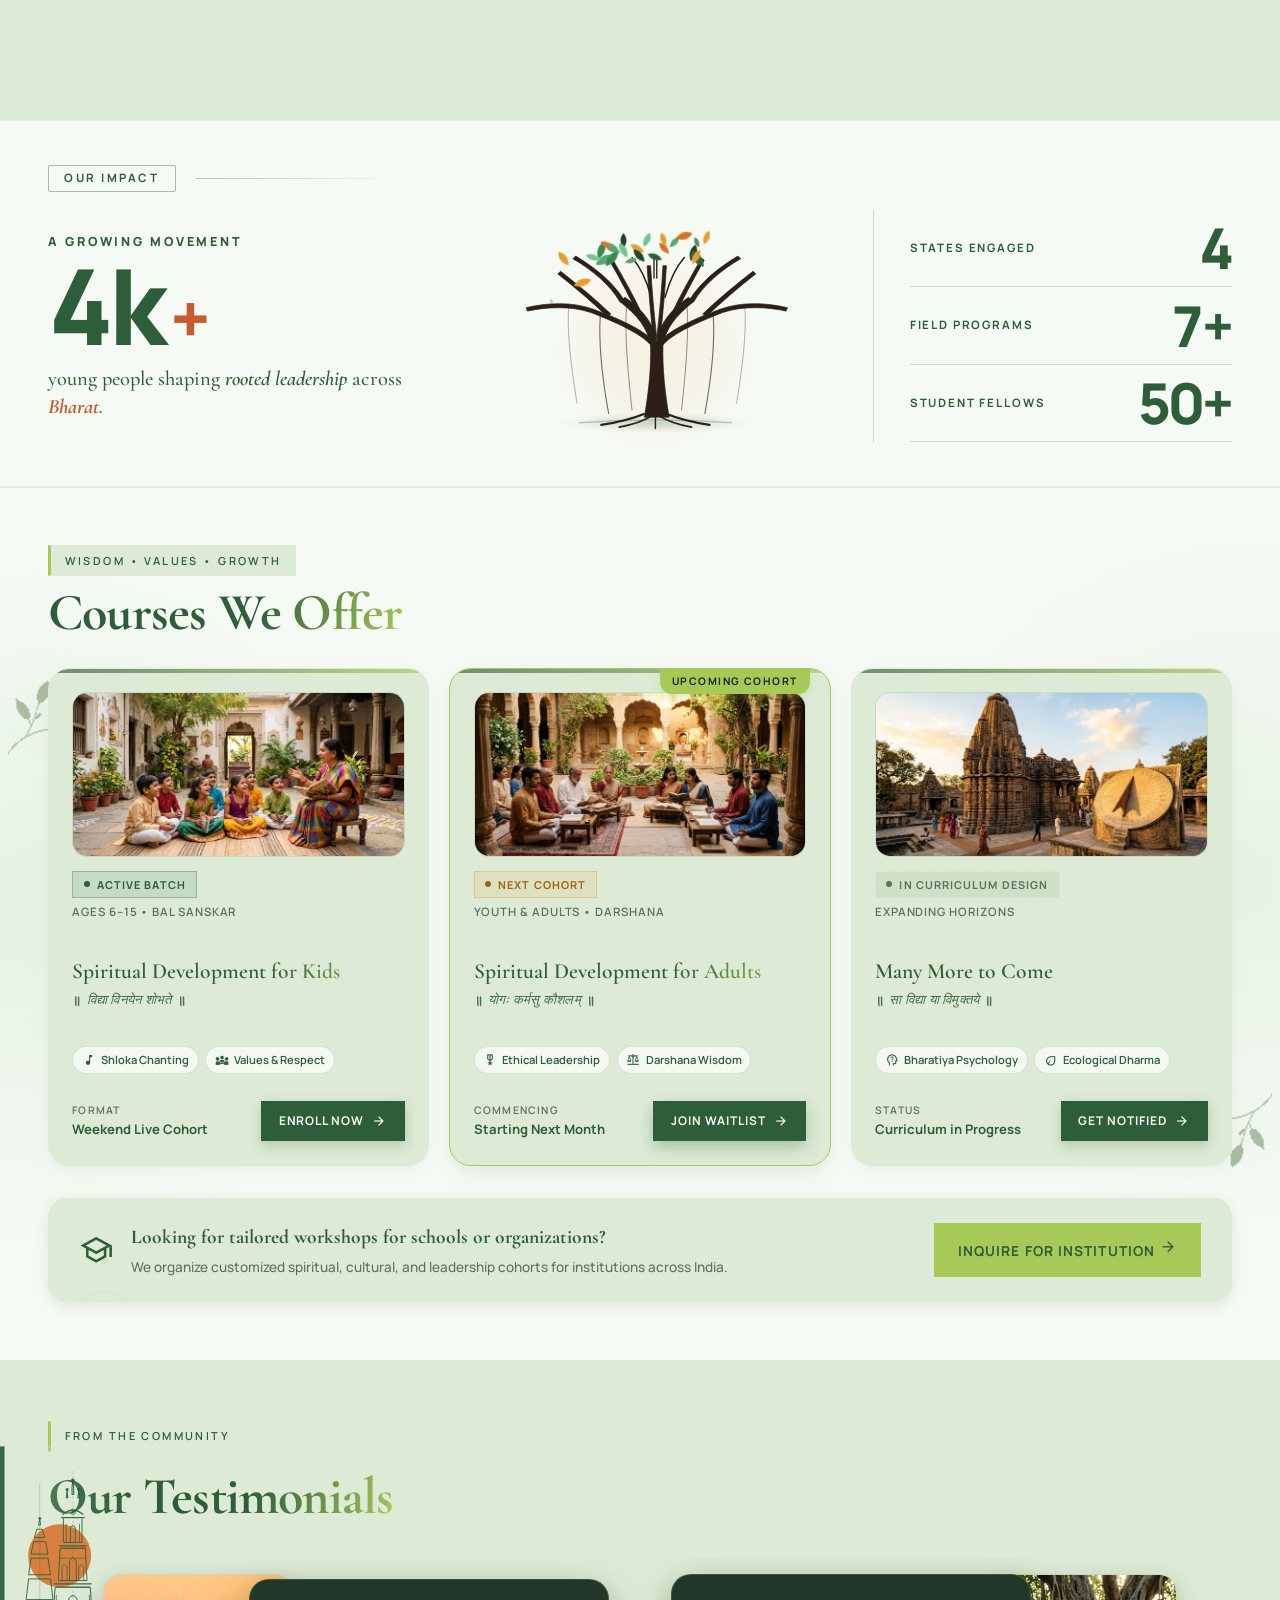
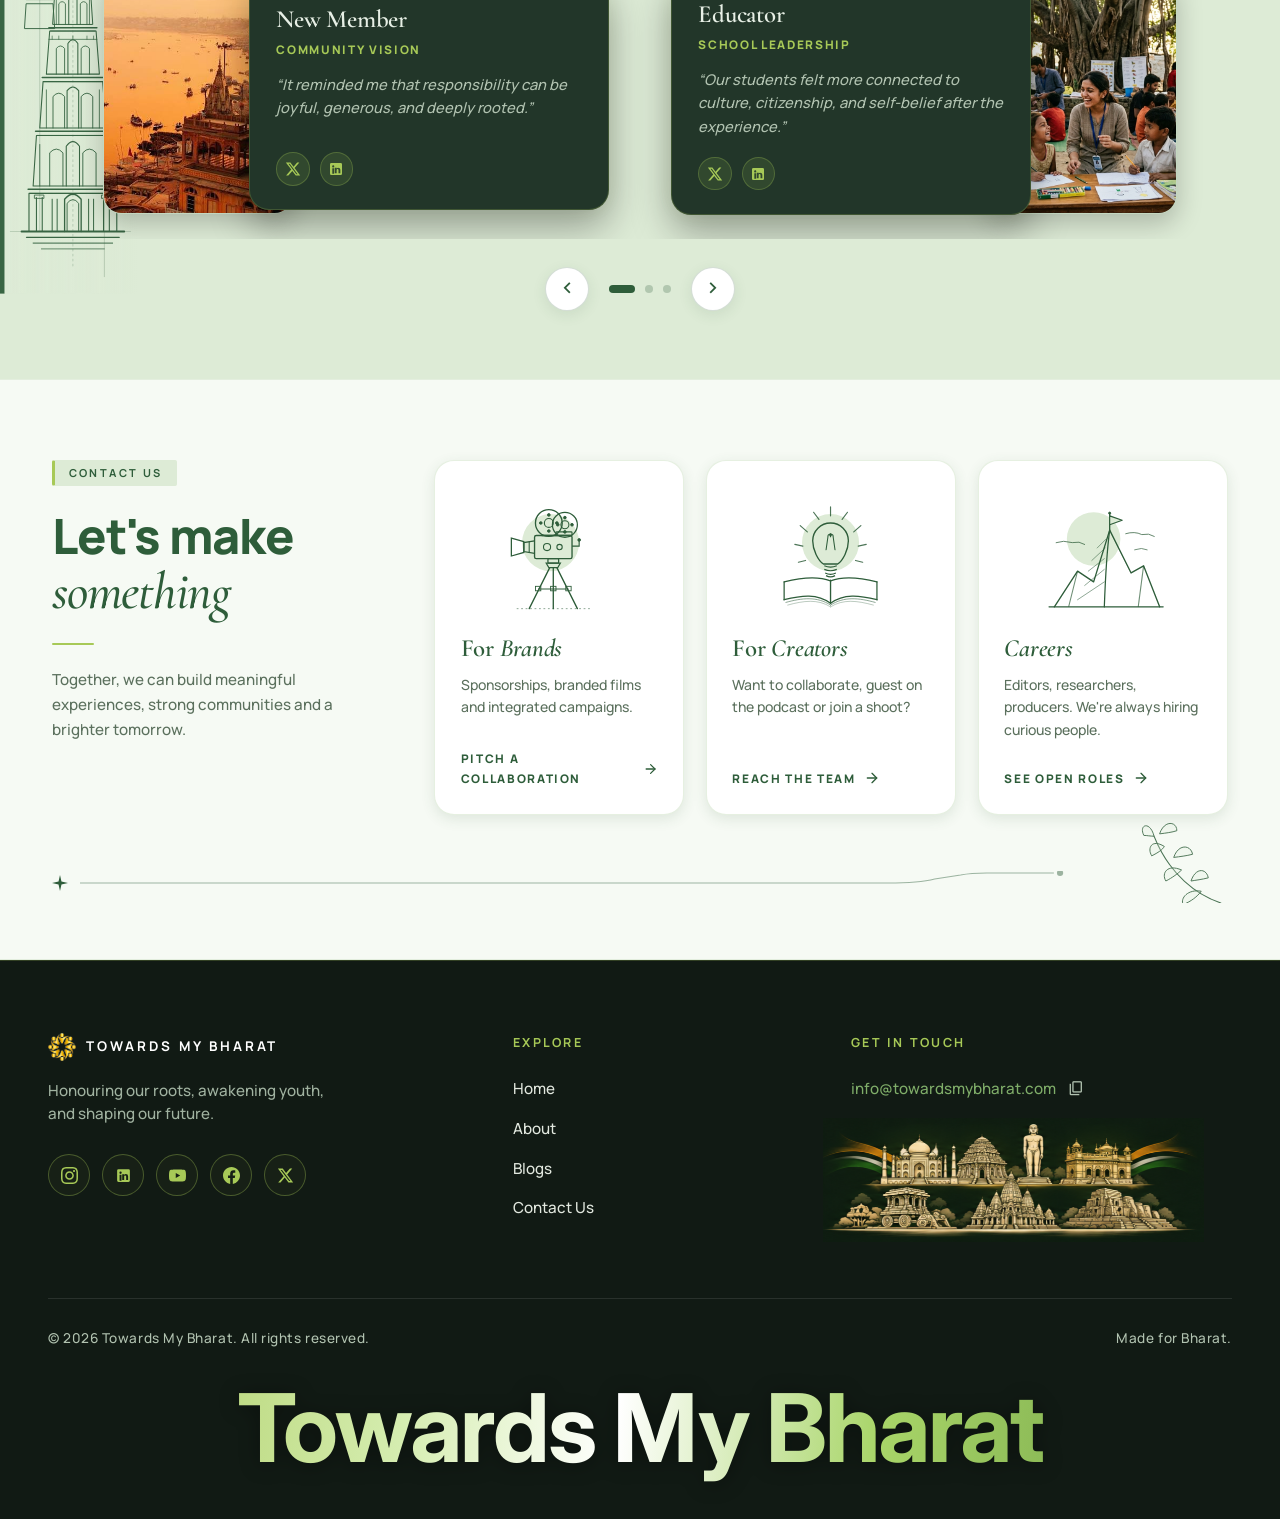
==== commit d3b2eaac: "style(mobile): center work slider counter and nav buttons in mobile view" ====
--- a/index.html
+++ b/index.html
@@ -22,7 +22,7 @@
   <script src="page-transitions.js" defer></script>
 
   <!-- Core Stylesheet -->
-  <link rel="stylesheet" href="style.css?v=62">
+  <link rel="stylesheet" href="style.css?v=63">
 </head>
 
 <body class="home-page">
--- a/style.css
+++ b/style.css
@@ -2346,6 +2346,16 @@
 }
 
 @media (max-width: 768px) {
+  .work-header {
+    flex-direction: column;
+  }
+
+  .work-slider-nav-top {
+    align-self: center;
+    margin-left: auto;
+    margin-right: auto;
+  }
+
   .work-slider-tabs-container {
     width: 100%;
     overflow-x: hidden;
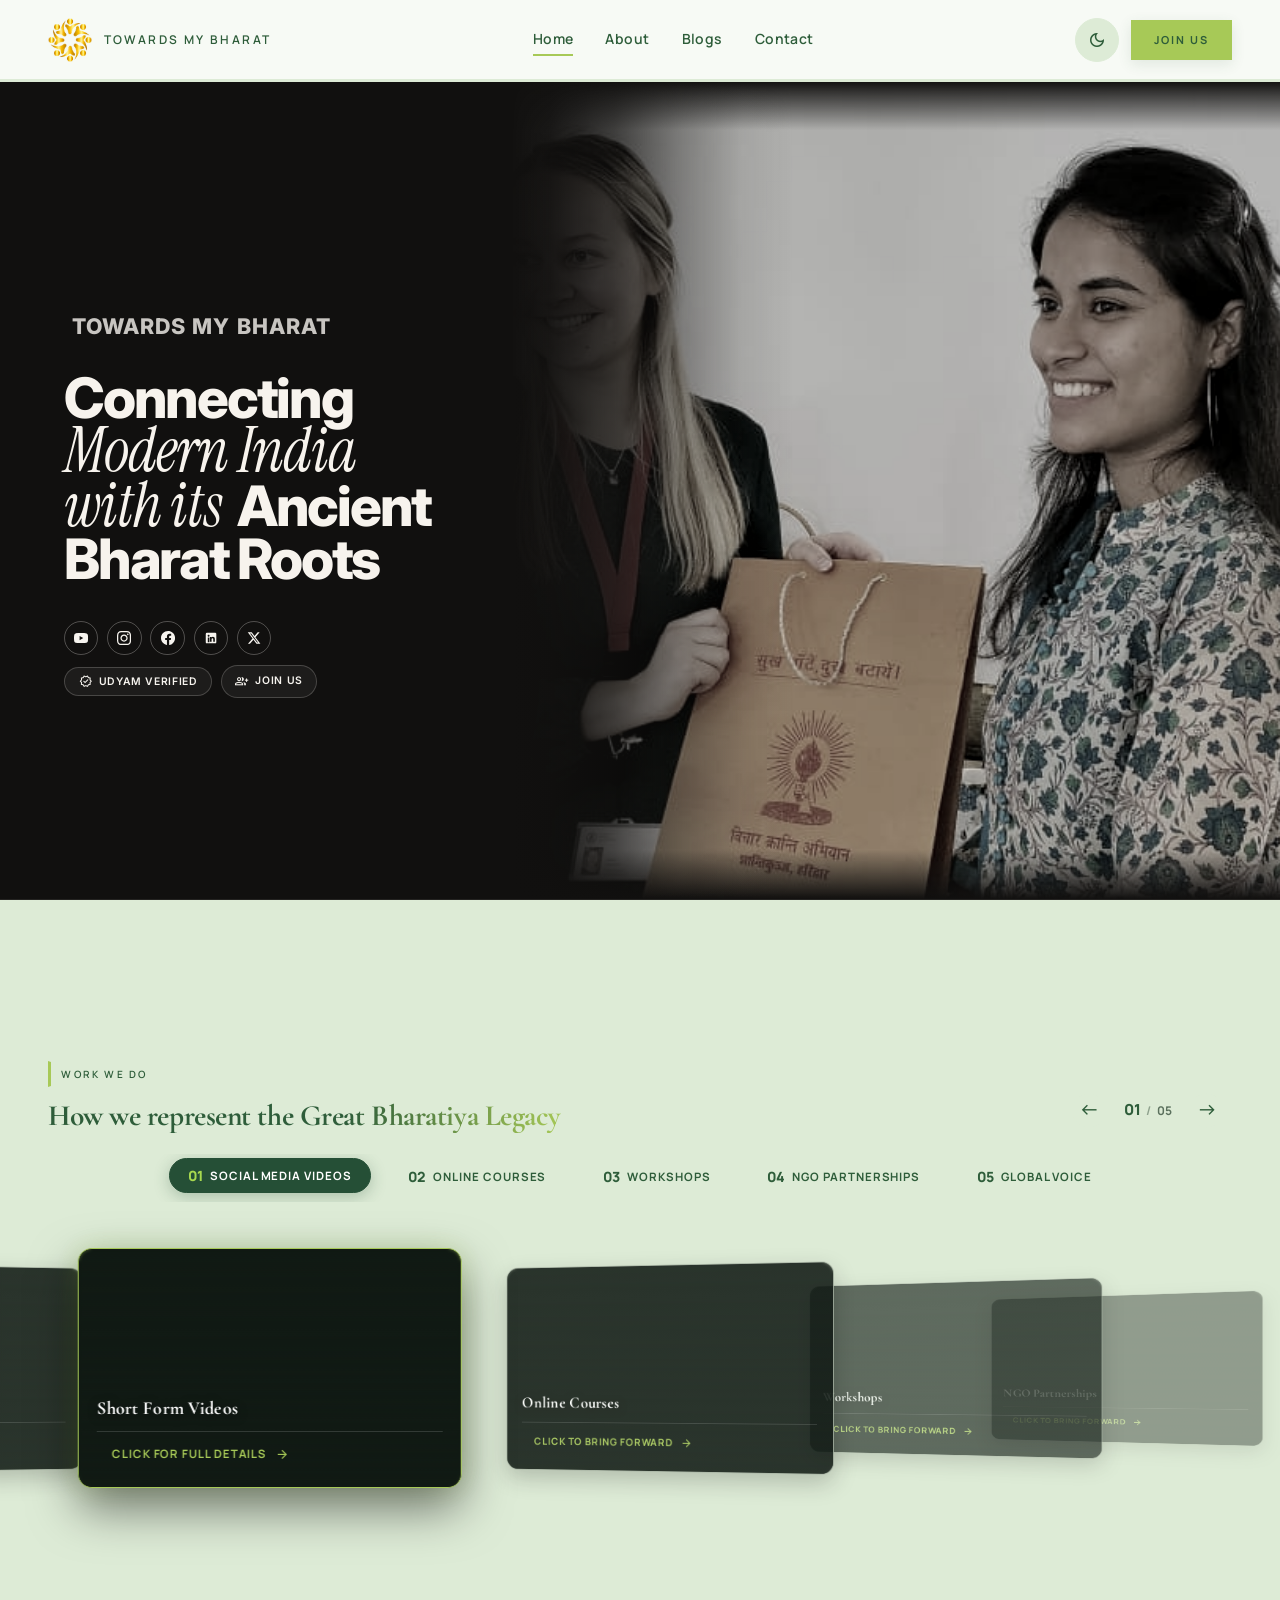
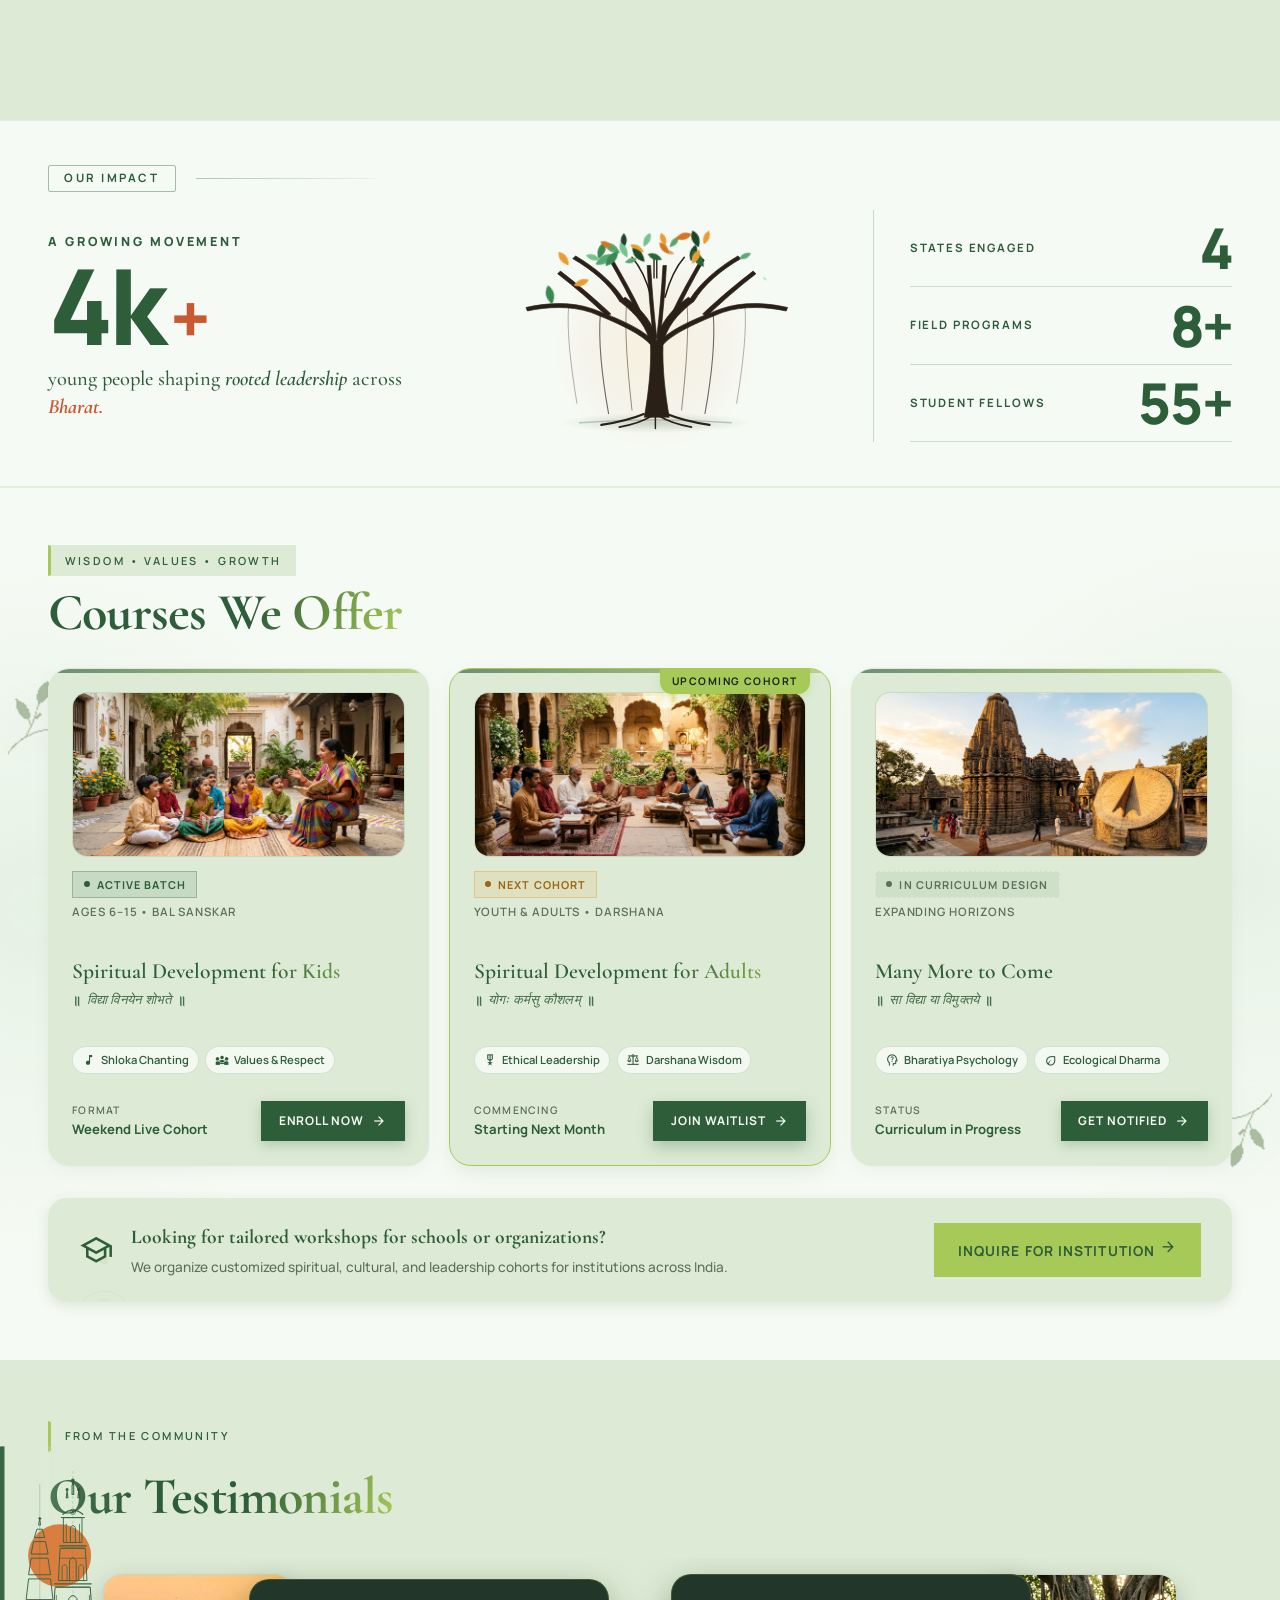
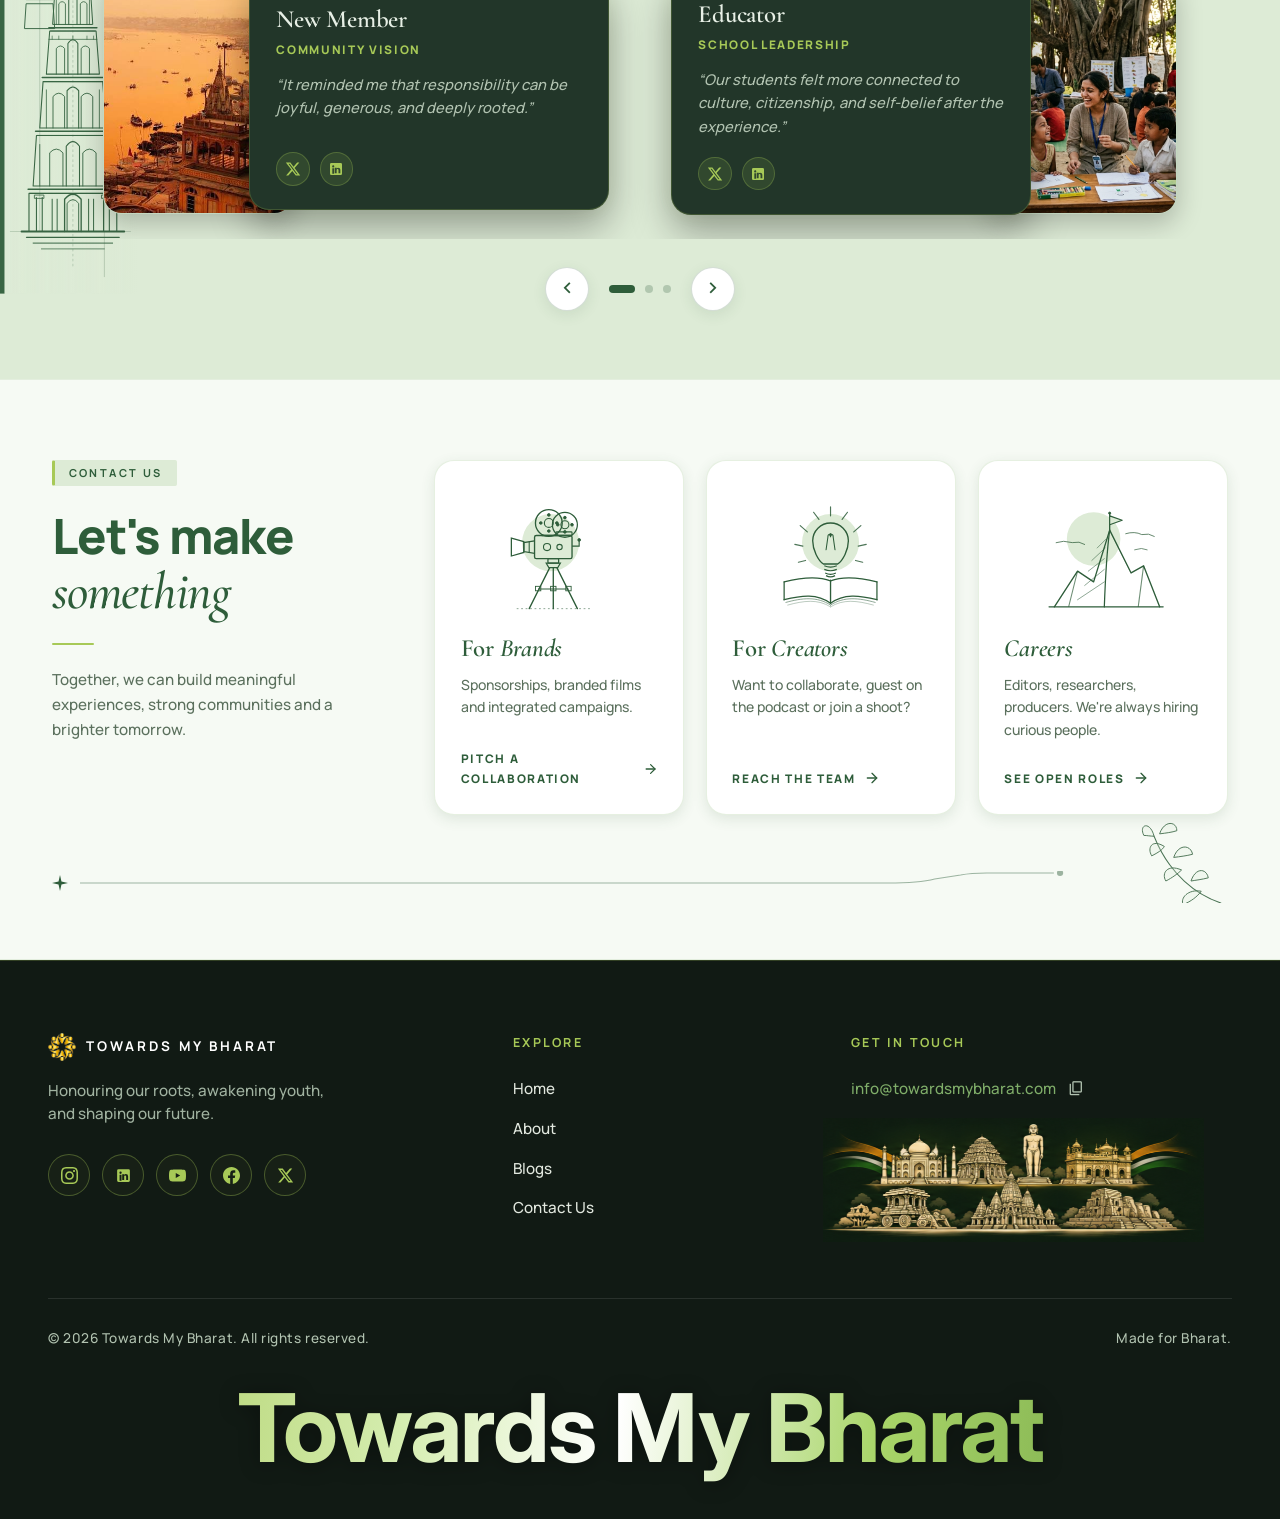
==== commit 616bcf76: "feat(hero-slideshow): use original photos for desktop and copy photos for mobile view" ====
--- a/index.html
+++ b/index.html
@@ -22,7 +22,7 @@
   <script src="page-transitions.js" defer></script>
 
   <!-- Core Stylesheet -->
-  <link rel="stylesheet" href="style.css?v=63">
+  <link rel="stylesheet" href="style.css?v=64">
 </head>
 
 <body class="home-page">
@@ -90,24 +90,21 @@
 
       <!-- Background Slideshow Images -->
       <div id="heroSlideshow" class="hero-slideshow">
-        <div class="hero-slide active" style="background-image: url('photos/home-slider-01\ copy.jpg');"
+        <div class="hero-slide active" style="background-image: url('photos/home-slider-01.jpg');"
           data-position="center center"></div>
-        <div class="hero-slide" style="background-image: url('photos/home-slider-02\ copy.jpg');"
+        <div class="hero-slide" style="background-image: url('photos/home-slider-02.jpg');"
           data-position="center center"></div>
-        <div class="hero-slide" style="background-image: url('photos/home-slider-03\ copy.jpg');"
-          data-position="30% center">
-        </div>
-        <div class="hero-slide" style="background-image: url('photos/home-slider-04\ copy.jpg');"
+        <div class="hero-slide" style="background-image: url('photos/home-slider-03.jpg');" data-position="30% center">
+        </div>
+        <div class="hero-slide" style="background-image: url('photos/home-slider-04.jpg');"
           data-position="center center"></div>
-        <div class="hero-slide" style="background-image: url('photos/home-slider-05\ copy.jpg');"
+        <div class="hero-slide" style="background-image: url('photos/home-slider-05.jpg');"
           data-position="center center"></div>
-        <div class="hero-slide" style="background-image: url('photos/home-slider-06\ copy.jpg');"
+        <div class="hero-slide" style="background-image: url('photos/home-slider-06.jpg');"
           data-position="center center"></div>
-        <div class="hero-slide" style="background-image: url('photos/home-slider-09\ copy.jpg');"
-          data-position="center 60%">
-        </div>
-        <div class="hero-slide" style="background-image: url('photos/home-slider-10\ copy.jpg');"
-          data-position="60% center">
+        <div class="hero-slide" style="background-image: url('photos/home-slider-09.jpg');" data-position="center 60%">
+        </div>
+        <div class="hero-slide" style="background-image: url('photos/home-slider-10.jpg');" data-position="60% center">
         </div>
       </div>
       <!-- Vignette Gradient Overlays -->
--- a/style.css
+++ b/style.css
@@ -1230,12 +1230,39 @@
     filter: none !important;
   }
 
+  /* Mobile-specific hero slide images (copy version) */
+  .hero-slide:nth-child(1) {
+    background-image: url('photos/home-slider-01 copy.jpg') !important;
+  }
+
+  .hero-slide:nth-child(2) {
+    background-image: url('photos/home-slider-02 copy.jpg') !important;
+  }
+
   .hero-slide:nth-child(3) {
+    background-image: url('photos/home-slider-03 copy.jpg') !important;
     background-position: 32% 18% !important;
   }
 
-  .hero-slide:nth-child(7),
+  .hero-slide:nth-child(4) {
+    background-image: url('photos/home-slider-04 copy.jpg') !important;
+  }
+
+  .hero-slide:nth-child(5) {
+    background-image: url('photos/home-slider-05 copy.jpg') !important;
+  }
+
+  .hero-slide:nth-child(6) {
+    background-image: url('photos/home-slider-06 copy.jpg') !important;
+  }
+
+  .hero-slide:nth-child(7) {
+    background-image: url('photos/home-slider-09 copy.jpg') !important;
+    background-position: center 28% !important;
+  }
+
   .hero-slide:nth-child(8) {
+    background-image: url('photos/home-slider-10 copy.jpg') !important;
     background-position: center 28% !important;
   }
 
@@ -1246,16 +1273,14 @@
     position: absolute !important;
     inset: 0 !important;
     z-index: 5 !important;
-    background: linear-gradient(
-      to bottom,
-      rgba(17, 16, 15, 0.78) 0%,
-      rgba(17, 16, 15, 0.55) 16%,
-      rgba(17, 16, 15, 0.48) 34%,
-      rgba(17, 16, 15, 0.72) 50%,
-      rgba(17, 16, 15, 0.94) 66%,
-      #11100F 80%,
-      #11100F 100%
-    ) !important;
+    background: linear-gradient(to bottom,
+        rgba(17, 16, 15, 0.78) 0%,
+        rgba(17, 16, 15, 0.55) 16%,
+        rgba(17, 16, 15, 0.48) 34%,
+        rgba(17, 16, 15, 0.72) 50%,
+        rgba(17, 16, 15, 0.94) 66%,
+        #11100F 80%,
+        #11100F 100%) !important;
     pointer-events: none !important;
   }
 
@@ -2395,10 +2420,10 @@
     position: relative;
     cursor: pointer;
     transition: width 0.32s cubic-bezier(0.16, 1, 0.3, 1),
-                padding 0.32s cubic-bezier(0.16, 1, 0.3, 1),
-                background-color 0.25s ease,
-                box-shadow 0.25s ease,
-                border-radius 0.32s ease;
+      padding 0.32s cubic-bezier(0.16, 1, 0.3, 1),
+      background-color 0.25s ease,
+      box-shadow 0.25s ease,
+      border-radius 0.32s ease;
   }
 
   /* Accessible touch tap target on mobile */
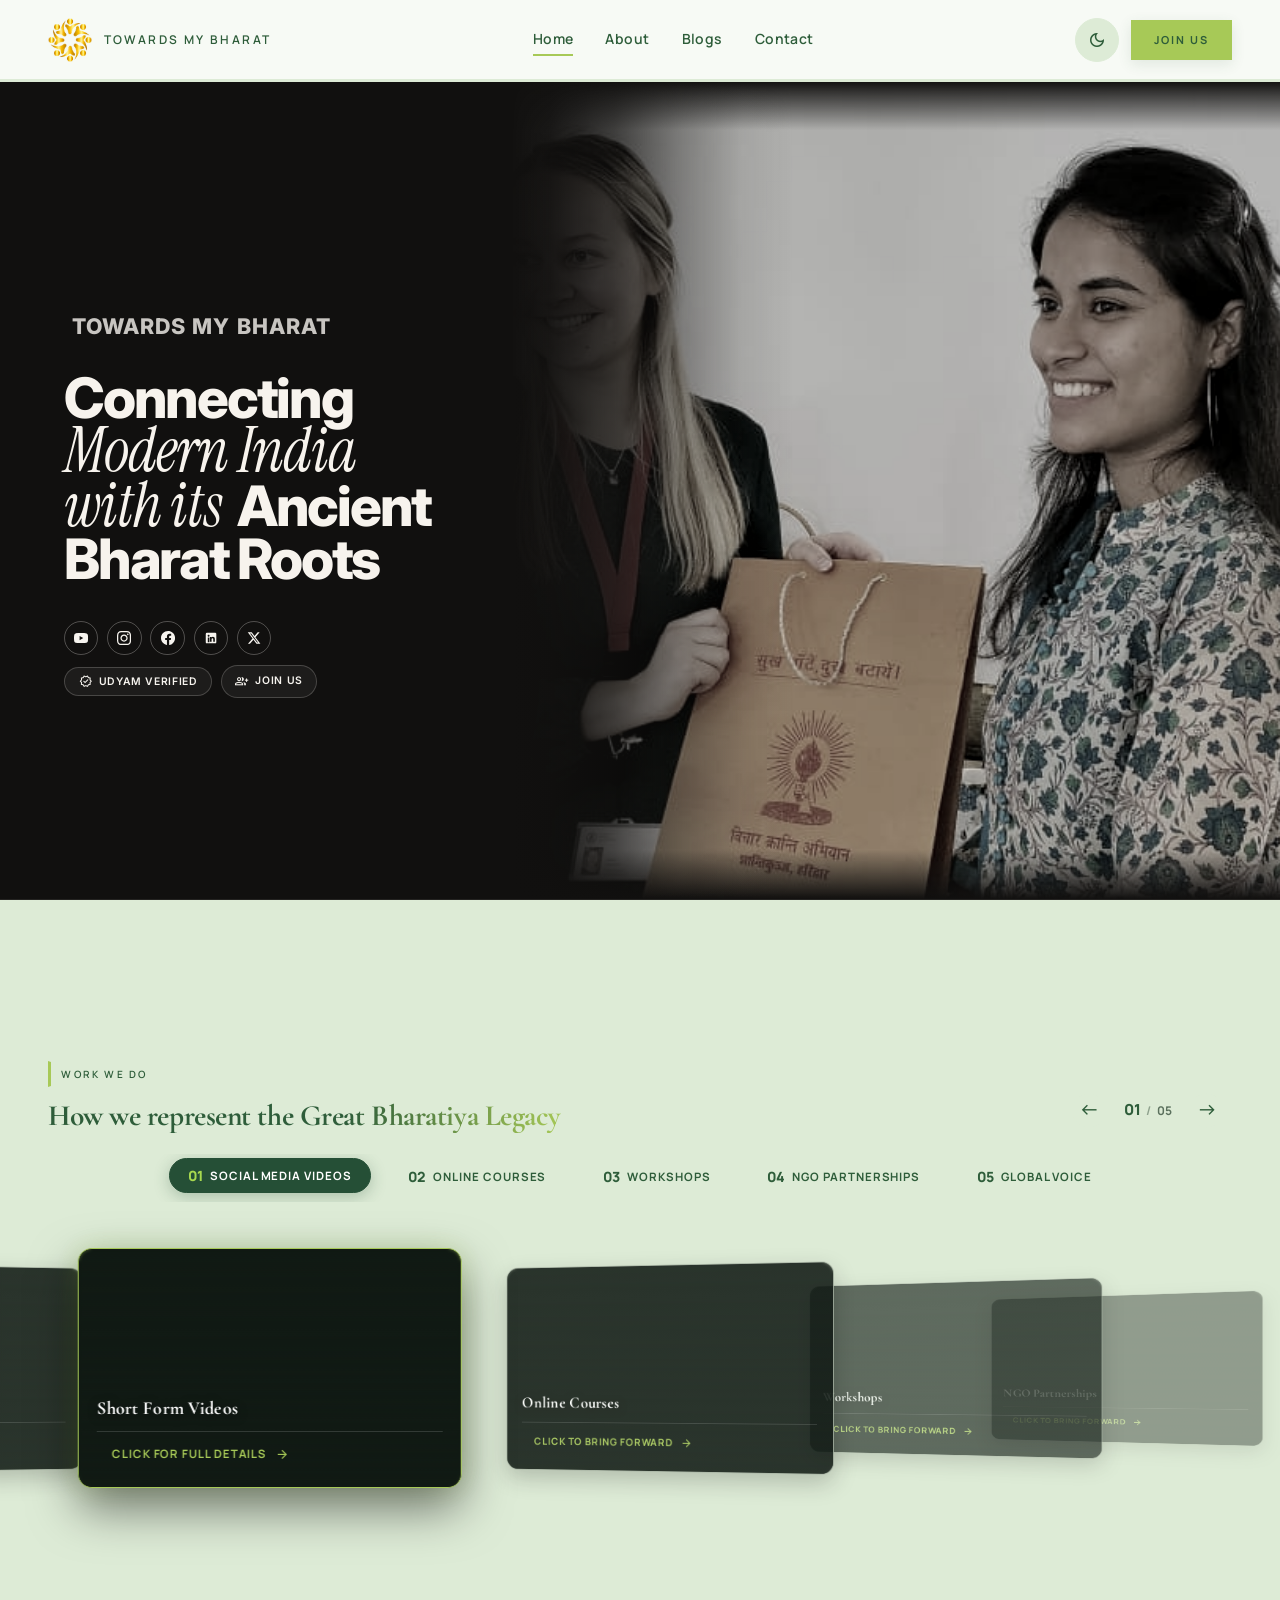
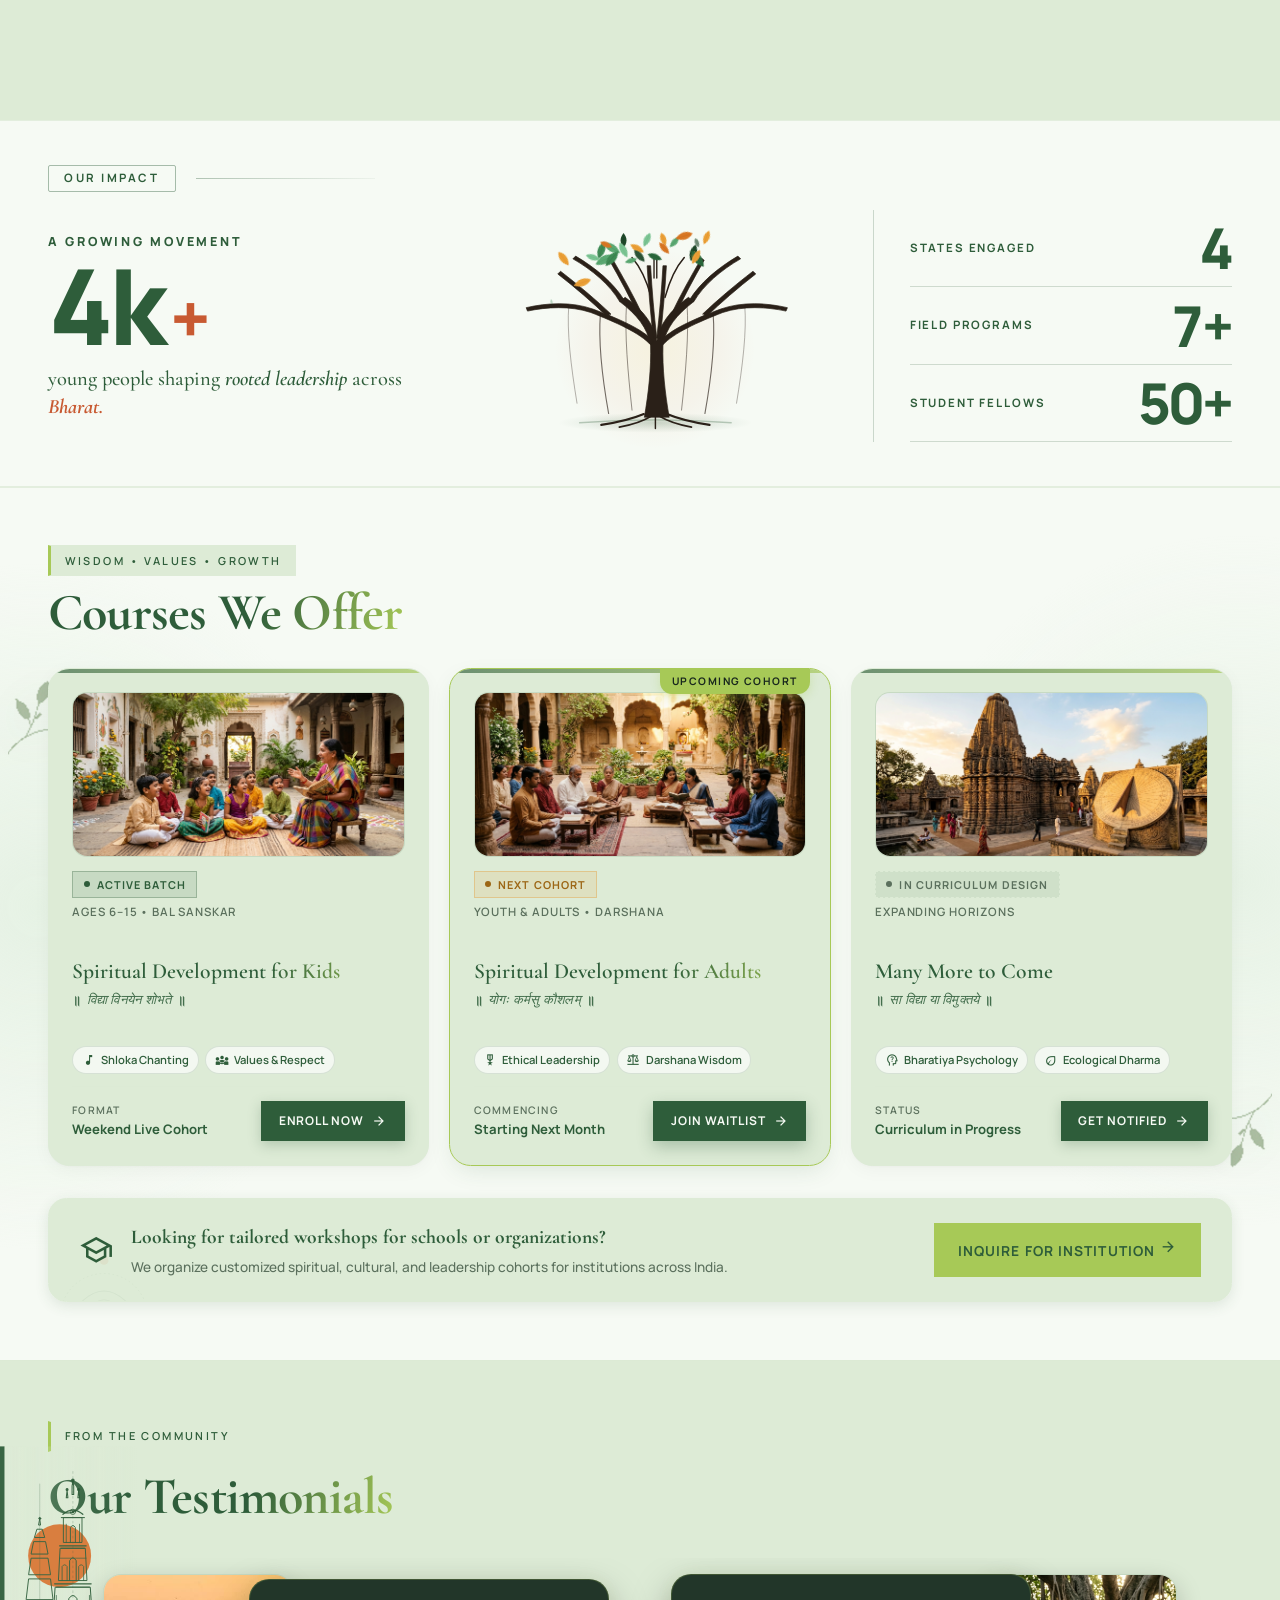
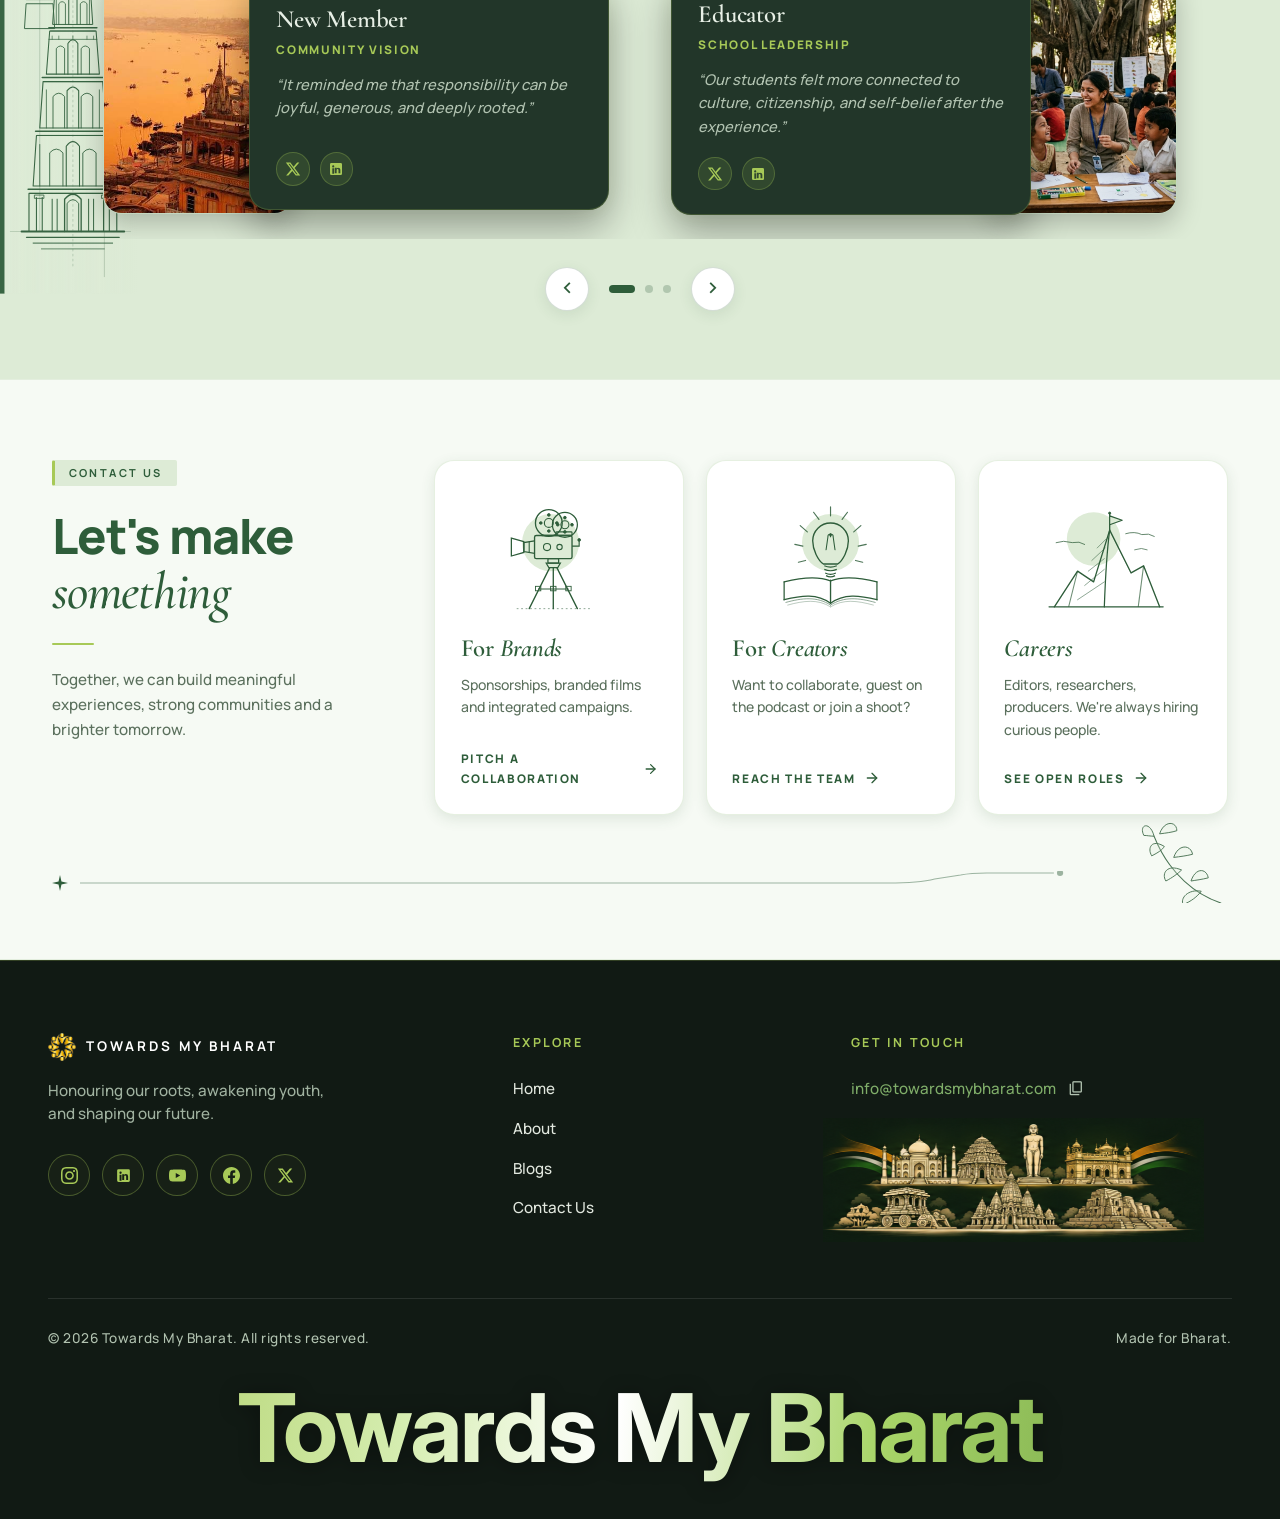
==== commit 81b3aff3: "fix(carousel): switch initiatives cards every 1.5 seconds and ensure continuous autoplay" ====
--- a/index.html
+++ b/index.html
@@ -1601,7 +1601,7 @@
   </footer>
 
   <!-- Page Interaction Script -->
-  <script src="script.js?v=38"></script>
+  <script src="script.js?v=39"></script>
 </body>
 
 </html>
